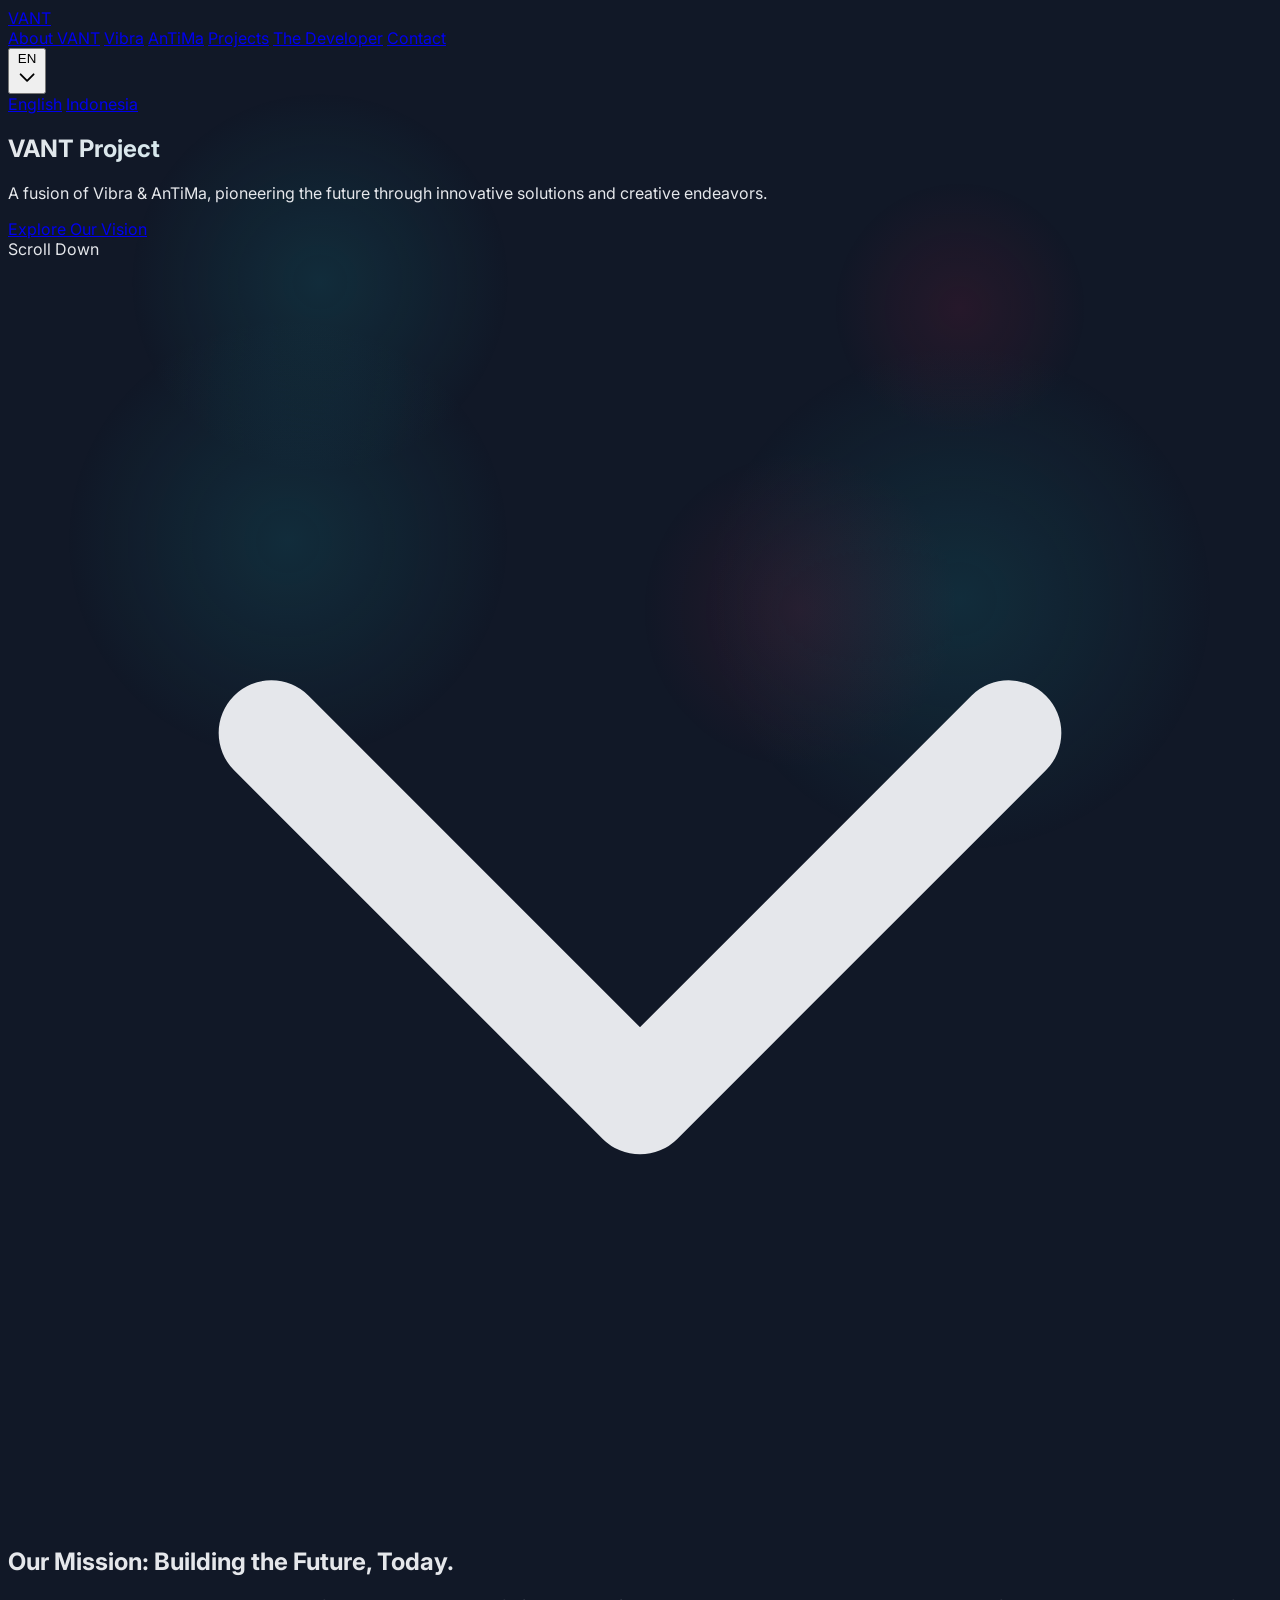
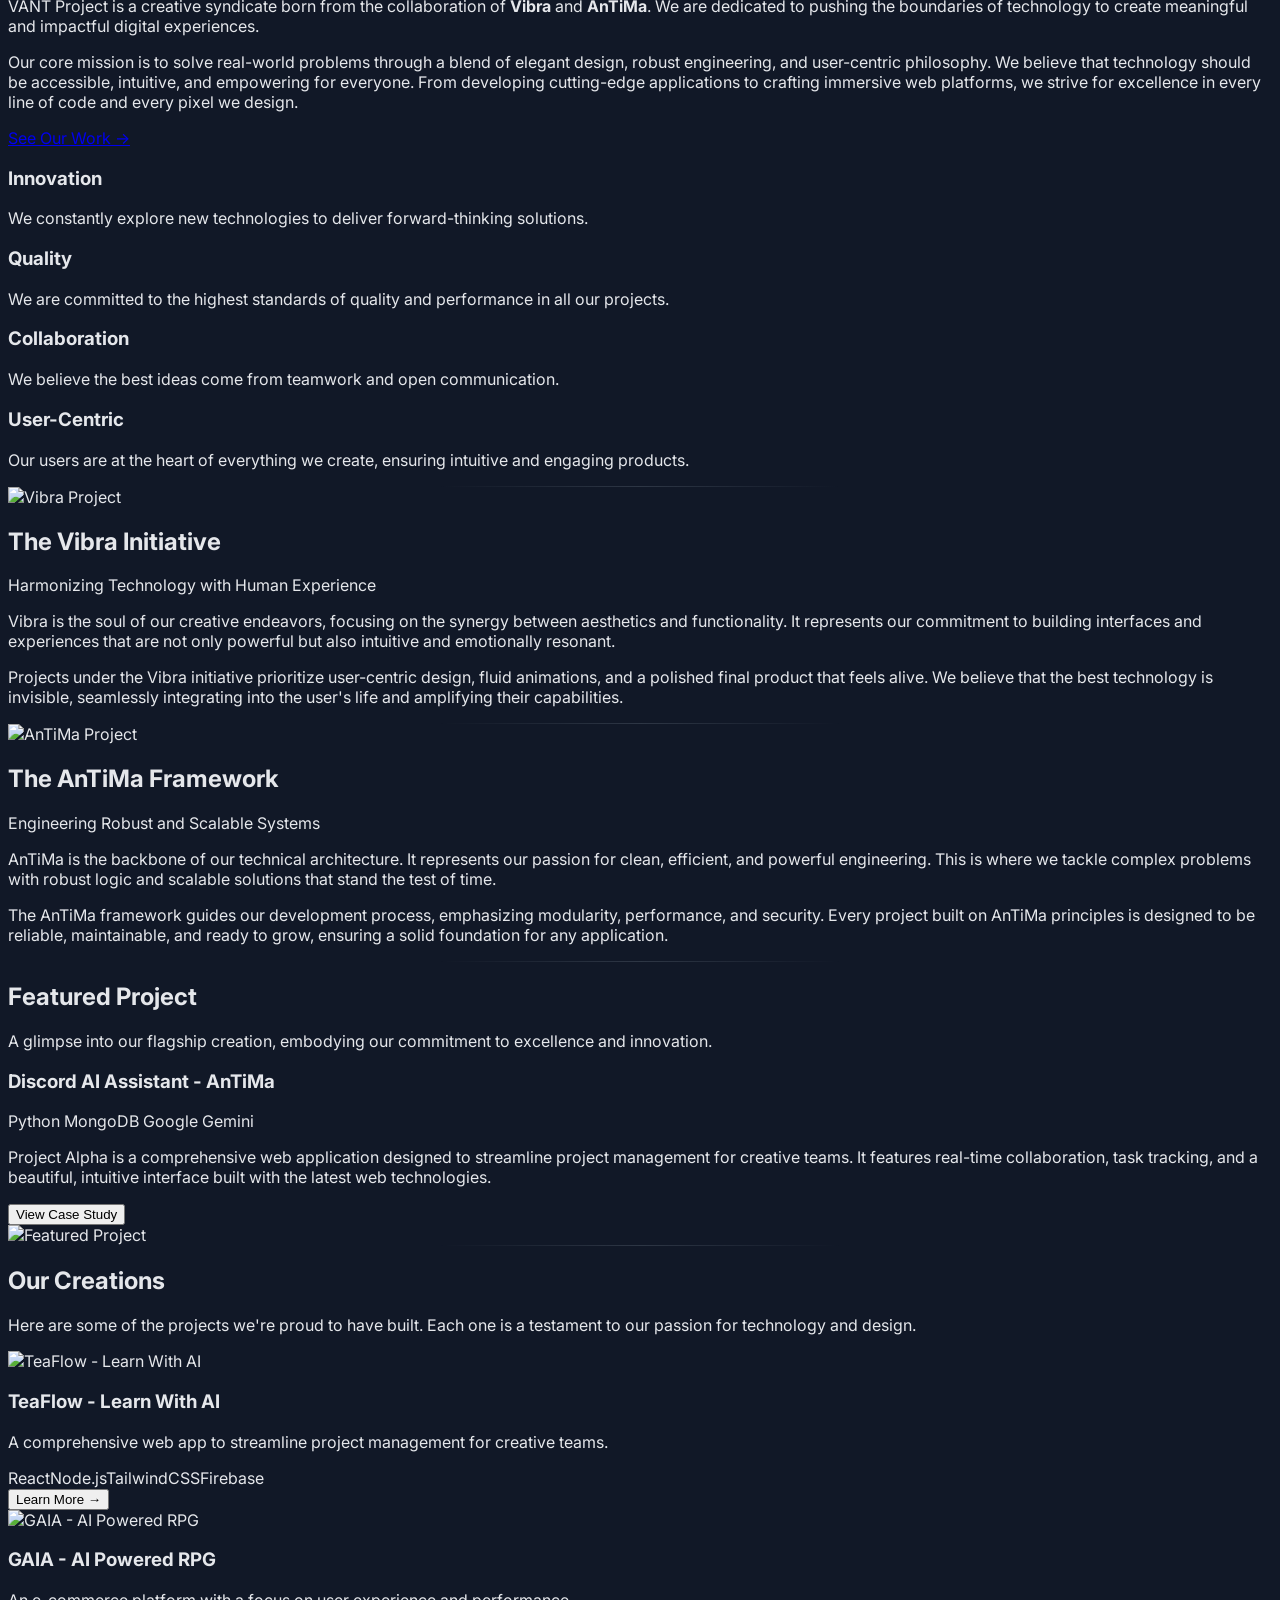
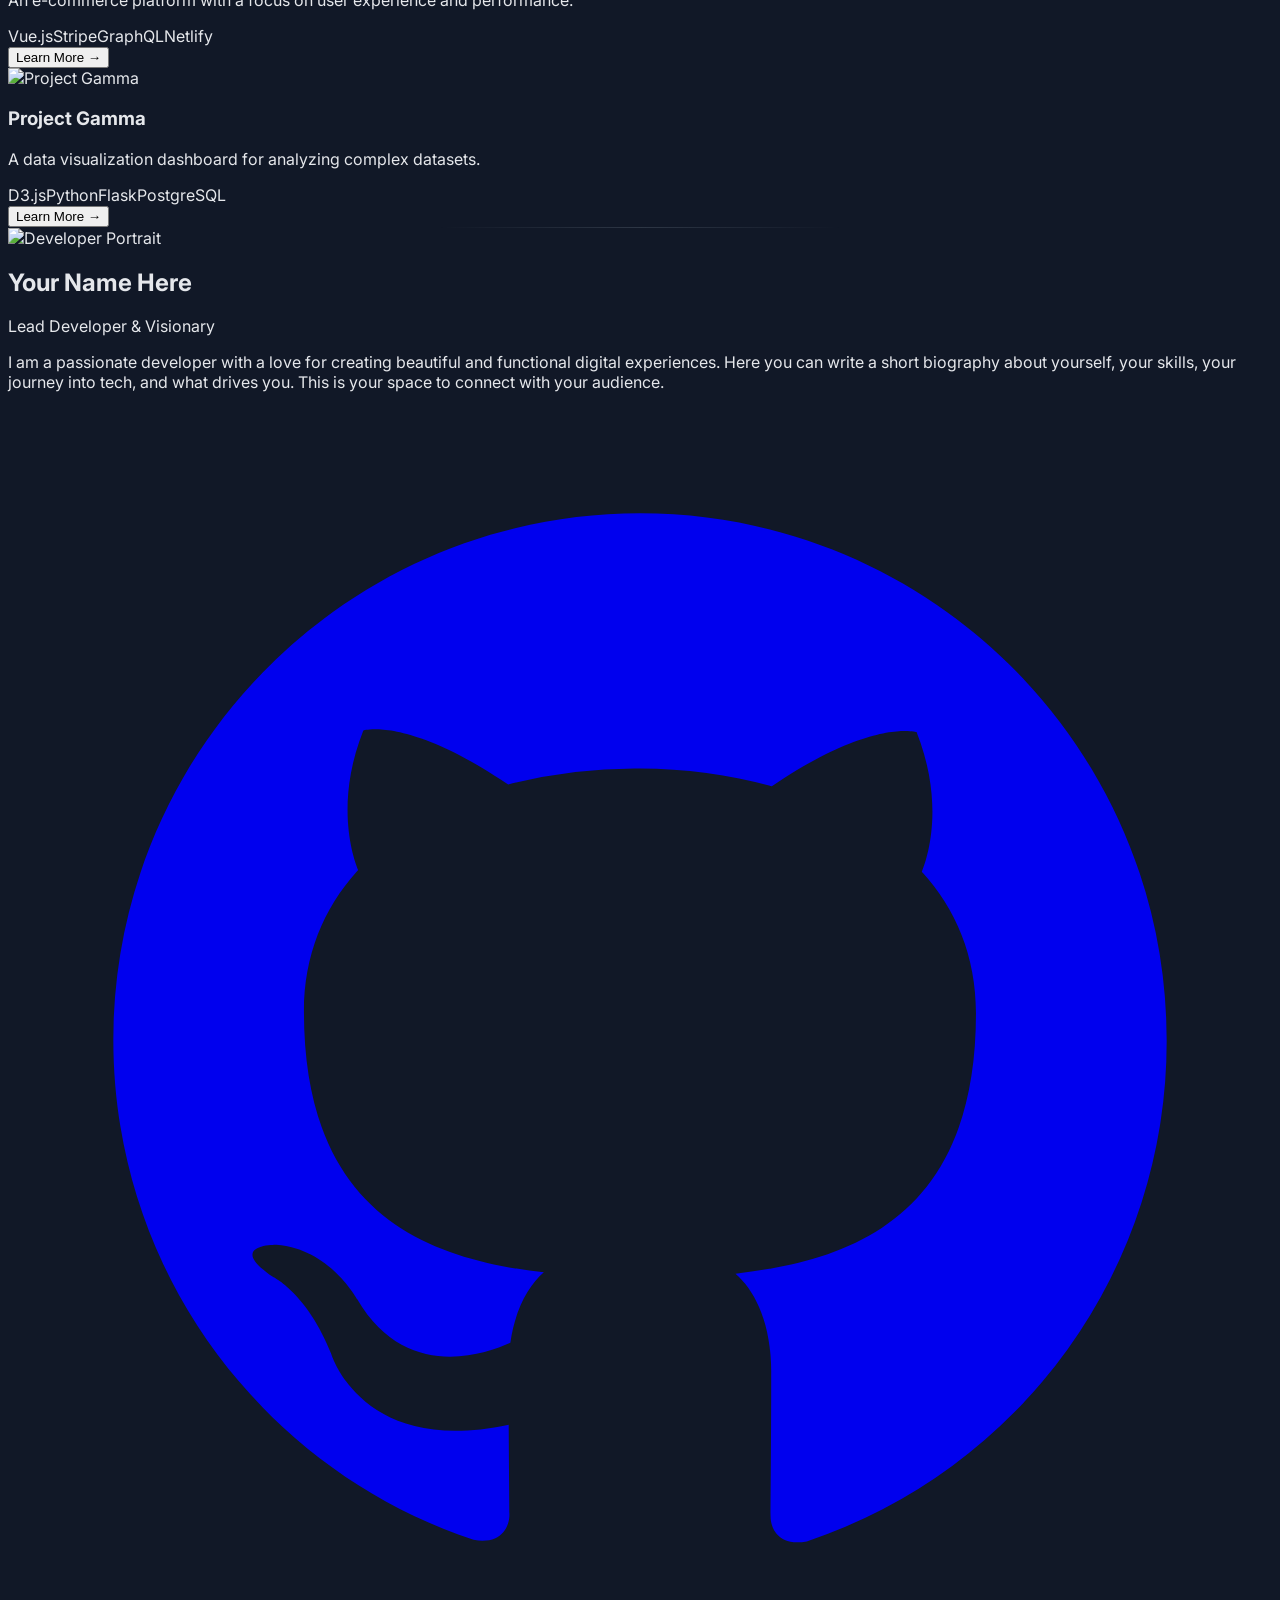
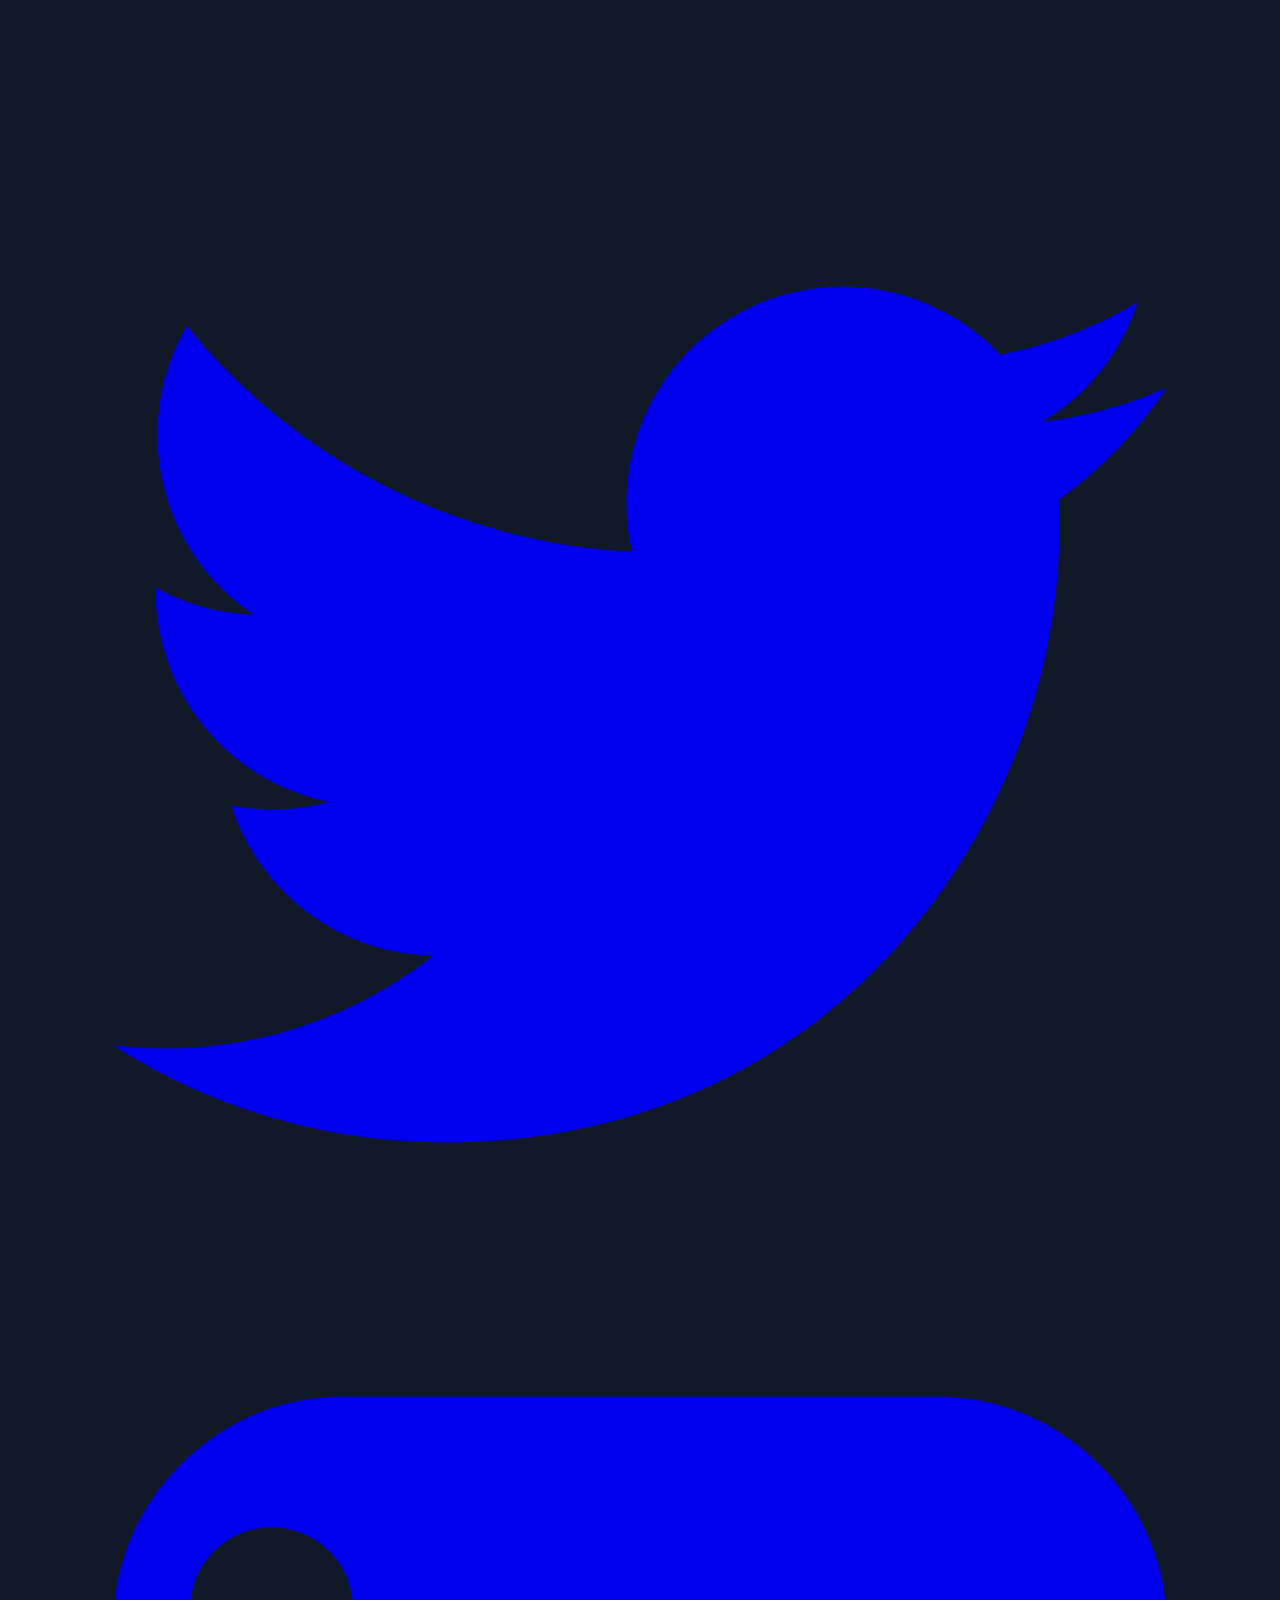
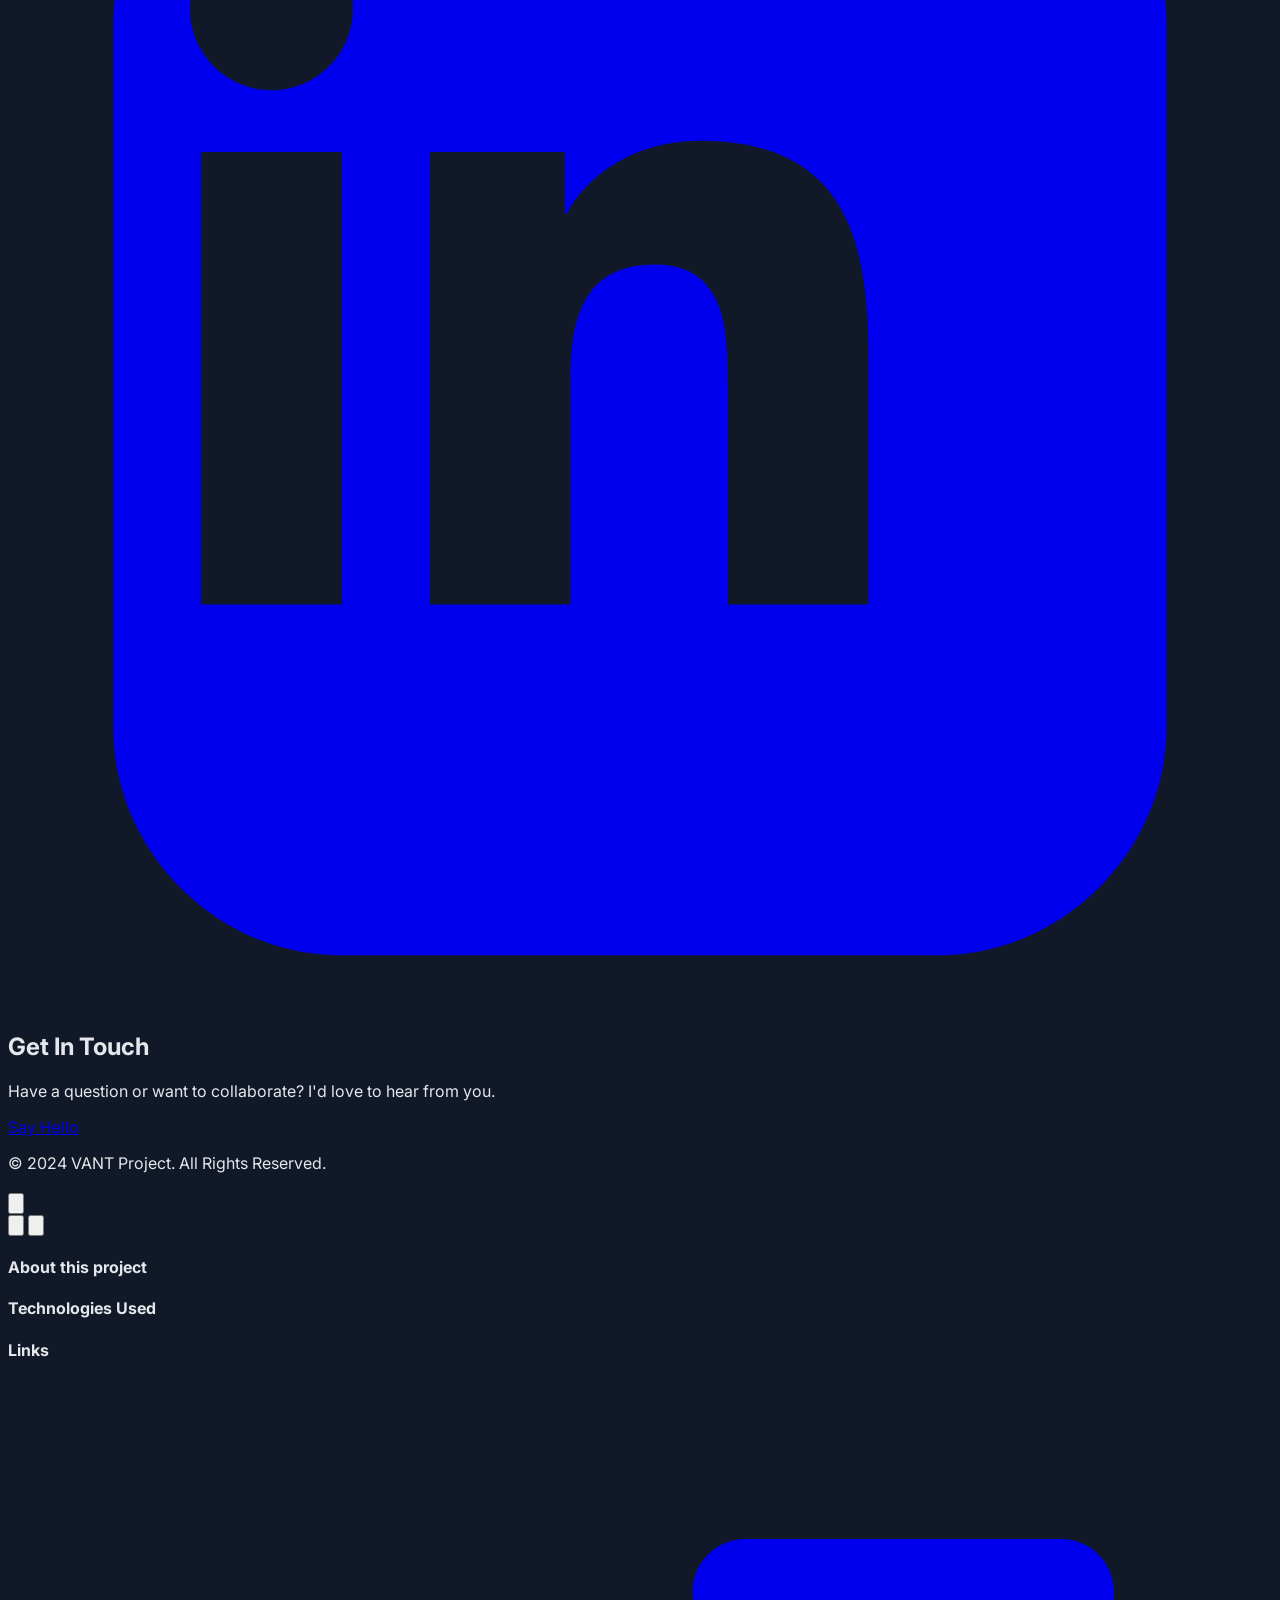
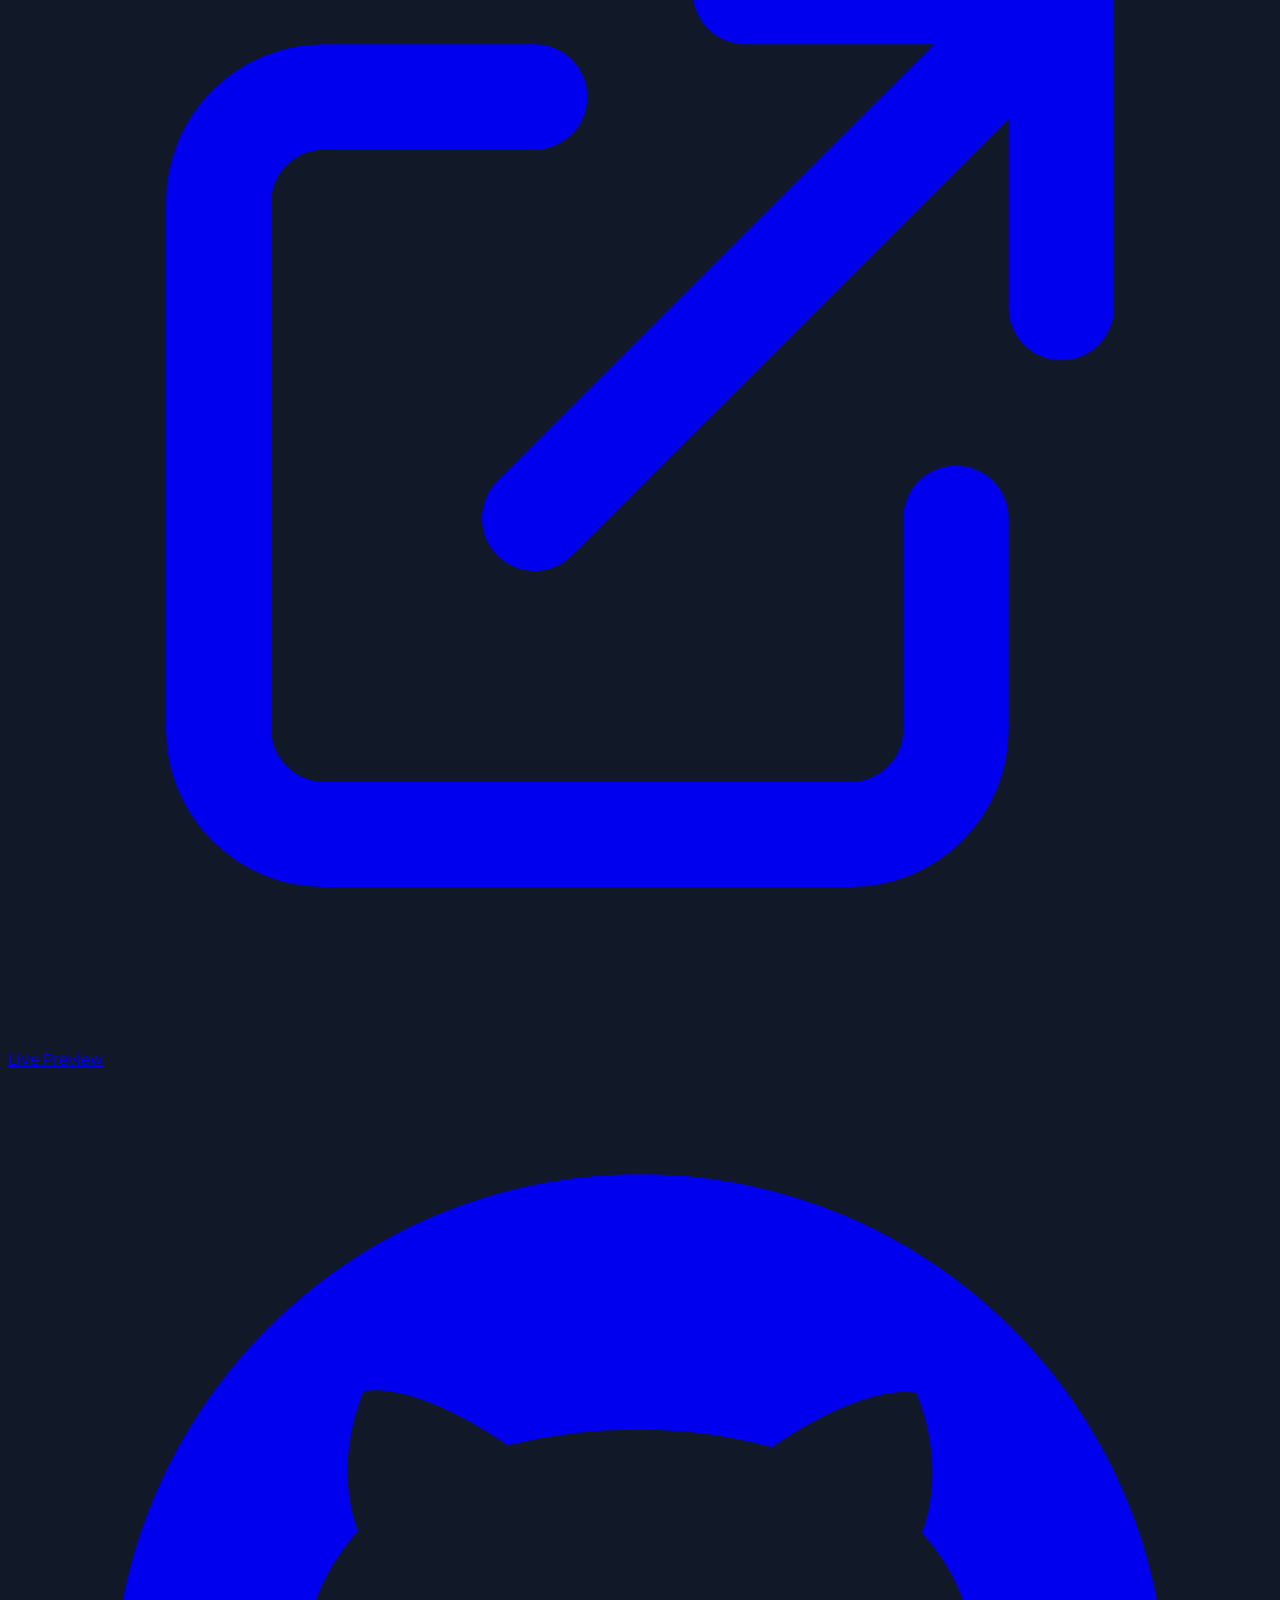
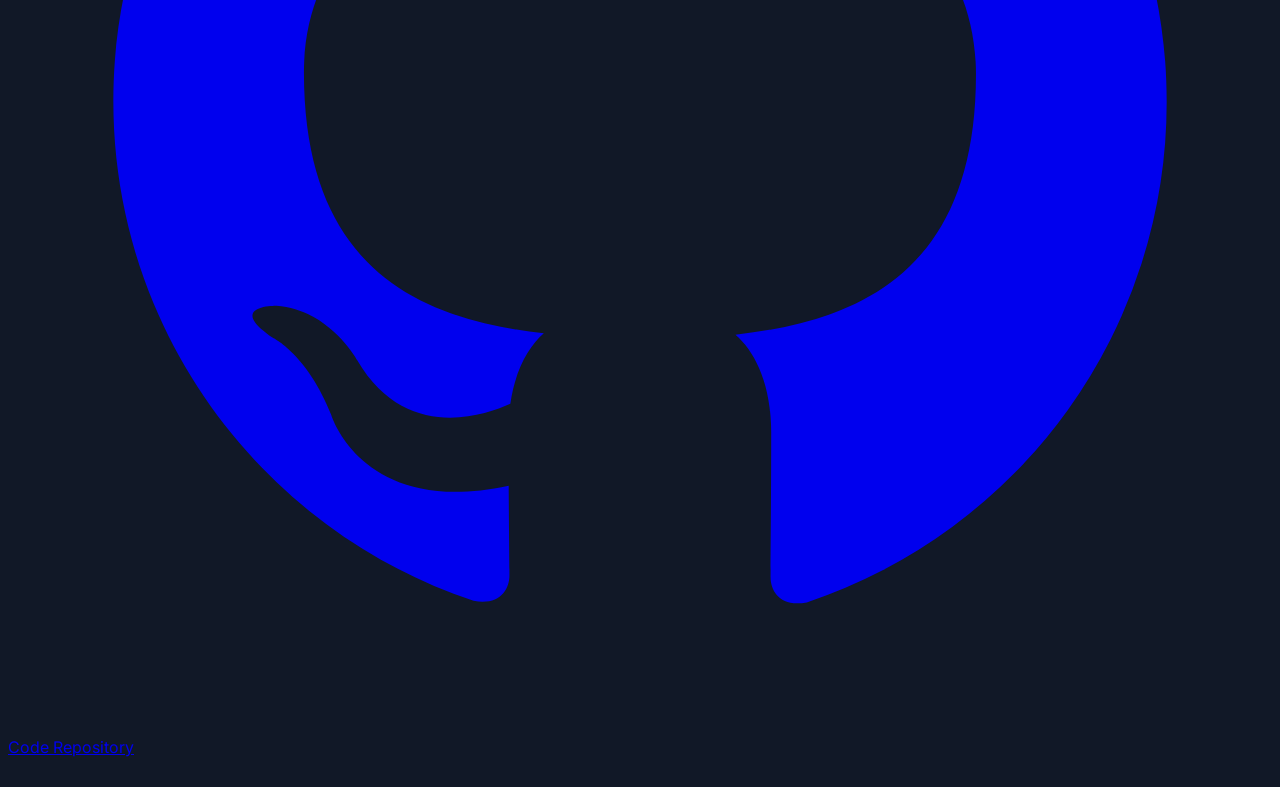
==== index.html @ 3b6c16ee "Fully revised UI/UX" ====
<!DOCTYPE html>
<html lang="en" class="scroll-smooth">
<head>
    <meta charset="UTF-8">
    <meta name="viewport" content="width=device-width, initial-scale=1.0">
    <title>VANT (Vibra & AnTiMa) Project</title>
    <script src="https://cdn.tailwindcss.com"></script>
    <link rel="preconnect" href="https://fonts.googleapis.com">
    <link rel="preconnect" href="https://fonts.gstatic.com" crossorigin>
    <link href="https://fonts.googleapis.com/css2?family=Inter:wght@400;500;700;900&display=swap" rel="stylesheet">
    <style>
        body {
            font-family: 'Inter', sans-serif;
            background-color: #111827; /* Darker, cooler gray */
            color: #e5e7eb;
            overflow-x: hidden;
        }
        /* Custom scrollbar for a more modern look */
        ::-webkit-scrollbar {
            width: 8px;
        }
        ::-webkit-scrollbar-track {
            background: #1f2937;
        }
        ::-webkit-scrollbar-thumb {
            background: #4b5563;
        }
        ::-webkit-scrollbar-thumb:hover {
            background: #6b7280;
        }
        /* Refined fade-in animation */
        @keyframes fadeIn {
            from { opacity: 0; transform: translateY(30px) scale(0.98); }
            to { opacity: 1; transform: translateY(0) scale(1); }
        }
        .fade-in-section {
            opacity: 0; /* Initially hidden */
        }
        .fade-in-visible {
            animation: fadeIn 1s ease-out forwards;
        }
        
        /* Modal styles */
        .modal {
            transition: opacity 0.3s ease, visibility 0.3s ease;
        }
        .modal-content {
            transition: transform 0.3s ease;
        }

        /* Animated Background */
        .background-animation {
            position: fixed;
            top: 0;
            left: 0;
            width: 100%;
            height: 100%;
            z-index: -1; /* Place it behind everything */
            overflow: hidden;
        }

        .circle {
            position: absolute;
            border-radius: 50%;
            background: radial-gradient(circle, rgba(22, 163, 174, 0.15) 0%, rgba(22, 163, 174, 0) 70%);
            animation: move 25s infinite linear;
        }

        .circle.alt-color {
            background: radial-gradient(circle, rgba(225, 29, 72, 0.1) 0%, rgba(225, 29, 72, 0) 70%);
        }

        .circle:nth-child(1) {
            width: 30vw; height: 30vw; top: 10%; left: 10%; animation-duration: 25s;
        }
        .circle:nth-child(2) {
            width: 40vw; height: 40vw; bottom: 5%; right: 5%; animation-duration: 30s; animation-delay: -5s;
        }
        .circle:nth-child(3) {
            width: 25vw; height: 25vw; top: 50%; left: 50%; animation-duration: 35s; animation-delay: -10s;
        }
        .circle:nth-child(4) {
             width: 20vw; height: 20vw; top: 20%; right: 15%; animation-duration: 40s; animation-delay: -15s;
        }
        .circle:nth-child(5) {
             width: 35vw; height: 35vw; bottom: 15%; left: 5%; animation-duration: 28s; animation-delay: -20s;
        }


        @keyframes move {
            0% { transform: translate(0, 0) rotate(0deg) scale(1); }
            25% { transform: translate(10vw, -15vh) rotate(90deg) scale(1.1); }
            50% { transform: translate(-15vw, 10vh) rotate(180deg) scale(0.9); }
            75% { transform: translate(5vw, 15vh) rotate(270deg) scale(1.2); }
            100% { transform: translate(0, 0) rotate(360deg) scale(1); }
        }

        /* Particles */
        #particles-container {
            position: absolute;
            top: 0; left: 0;
            width: 100%; height: 100%;
            overflow: hidden;
            z-index: -1;
        }

        .particle {
            position: absolute;
            bottom: -10px;
            background-color: rgba(229, 231, 235, 0.2);
            border-radius: 50%;
            animation-name: floatUp;
            animation-iteration-count: infinite;
            animation-timing-function: linear;
        }

        @keyframes floatUp {
            from {
                transform: translateY(0);
                opacity: 1;
            }
            to {
                transform: translateY(-105vh);
                opacity: 1;
            }
        }
        
        /* Shooting Stars */
        .shooting-star {
            position: absolute;
            top: 50%;
            left: 50%;
            height: 2px;
            background: linear-gradient(-45deg, rgba(107, 114, 128, 0.8), transparent);
            border-radius: 999px;
            filter: drop-shadow(0 0 6px rgba(107, 114, 128, 0.5));
            animation: tail 3s ease-in-out infinite, shooting 3s ease-in-out infinite;
        }

        @keyframes tail {
            0% { width: 0; }
            30% { width: 100px; }
            100% { width: 0; }
        }

        @keyframes shooting {
            0% { transform: translateX(0); }
            100% { transform: translateX(400px); }
        }


        /* Section Separator */
        .section-separator {
            width: 80%;
            max-width: 400px;
            height: 1px;
            background: linear-gradient(to right, transparent, rgba(75, 85, 99, 0.5), transparent);
            margin: 0 auto;
        }

        /* Scroll Tracker and Dots */
        #scroll-tracker-container.morphed #dot-left,
        #scroll-tracker-container.morphed #dot-right {
            opacity: 0;
            transform: translateY(-50%) scale(0);
        }

        #scroll-tracker-container #dot-left,
        #scroll-tracker-container #dot-right {
            transition: opacity 0.5s ease, transform 0s, left 0s, right 0s;
        }

        #scroll-tracker-container.morphed #back-to-top-btn {
            opacity: 1;
            pointer-events: auto;
            transform: translate(-50%, -50%) scale(1);
        }

        #scroll-tracker-container #back-to-top-btn {
            transform: translate(-50%, -50%) scale(0);
        }

        #scroll-tracker-container.morphed #dots-track {
            opacity: 0;
        }
        #scroll-tracker-container {
            transition: transform 0.3s ease-in-out;
        }
        
        /* Enhanced Hover Effect */
        .card-hover-effect {
            transition: transform 0.3s ease, box-shadow 0.3s ease;
        }
        .card-hover-effect:hover {
            transform: translateY(-8px);
            box-shadow: 0 0 25px rgba(22, 163, 174, 0.3), 0 0 10px rgba(22, 163, 174, 0.2);
        }

        /* Animated Gradient Text for Hero */
        .animated-gradient-text {
            background: linear-gradient(90deg, #e5e7eb, #67e8f9, #e5e7eb);
            background-size: 200% auto;
            background-clip: text;
            -webkit-background-clip: text;
            color: transparent;
            animation: gradient-animation 5s linear infinite;
        }

        @keyframes gradient-animation {
            to {
                background-position: 200% center;
            }
        }

        /* Hero Button Glow */
        .hero-button-glow:hover {
            box-shadow: 0 0 20px rgba(22, 163, 174, 0.6), 0 0 10px rgba(22, 163, 174, 0.4);
        }
        
        /* New Hero Background Animations */
        #hero-radial-bg {
            animation: pulse-gradient 10s infinite ease-in-out;
        }

        #hero-grid-bg {
            animation: move-grid 60s linear infinite alternate;
        }

        @keyframes pulse-gradient {
            0% { transform: scale(0.9); opacity: 0.8; }
            50% { transform: scale(1.2); opacity: 1; }
            100% { transform: scale(0.9); opacity: 0.8; }
        }

        @keyframes move-grid {
            from { background-position: 0 0; }
            to { background-position: -56px -96px; }
        }
    </style>
</head>
<body class="antialiased">

    <!-- Preloader -->
    <div id="preloader" class="fixed inset-0 z-[100] bg-[#111827] flex items-center justify-center transition-opacity duration-500 ease-in-out">
        <h1 class="text-4xl font-black text-white uppercase tracking-tighter animate-pulse">VANT</h1>
    </div>

    <!-- Language Switcher Loader -->
    <div id="lang-loader" class="fixed inset-0 z-[101] bg-[#111827]/80 backdrop-blur-sm flex items-center justify-center transition-opacity duration-300 ease-in-out opacity-0 pointer-events-none">
        <div class="w-16 h-16 border-4 border-cyan-400 border-t-transparent rounded-full animate-spin"></div>
    </div>

    <!-- Animated Background -->
    <div class="background-animation">
        <div class="circle"></div>
        <div class="circle"></div>
        <div class="circle alt-color"></div>
        <div class="circle alt-color"></div>
        <div class="circle"></div>
        <div id="particles-container"></div>
        <div id="shooting-stars-container"></div>
    </div>

    <!-- Navigation Bar -->
    <nav class="fixed top-0 left-0 right-0 z-50 bg-gray-900/50 backdrop-blur-md border-b border-gray-700 transition-transform duration-300">
        <div class="max-w-7xl mx-auto px-4 sm:px-6 lg:px-8">
            <div class="flex items-center justify-between h-16">
                <div class="flex items-center">
                    <a href="#home" class="text-2xl font-bold tracking-tighter text-white">VANT</a>
                </div>
                <div class="hidden md:flex items-center">
                    <div class="ml-10 flex items-baseline space-x-4">
                        <a href="#about" data-key="nav-about" class="text-gray-300 hover:bg-gray-700 hover:text-white px-3 py-2 rounded-md text-sm font-medium transition-colors">About VANT</a>
                        <a href="#vibra" data-key="nav-vibra" class="text-gray-300 hover:bg-gray-700 hover:text-white px-3 py-2 rounded-md text-sm font-medium transition-colors">Vibra</a>
                        <a href="#antima" data-key="nav-antima" class="text-gray-300 hover:bg-gray-700 hover:text-white px-3 py-2 rounded-md text-sm font-medium transition-colors">AnTiMa</a>
                        <a href="#projects" data-key="nav-projects" class="text-gray-300 hover:bg-gray-700 hover:text-white px-3 py-2 rounded-md text-sm font-medium transition-colors">Projects</a>
                        <a href="#developer" data-key="nav-developer" class="text-gray-300 hover:bg-gray-700 hover:text-white px-3 py-2 rounded-md text-sm font-medium transition-colors">The Developer</a>
                        <a href="#contact" data-key="nav-contact" class="text-gray-300 hover:bg-gray-700 hover:text-white px-3 py-2 rounded-md text-sm font-medium transition-colors">Contact</a>
                    </div>
                    <!-- Language Dropdown -->
                    <div class="relative ml-4" id="lang-switcher">
                        <button id="lang-btn" type="button" class="flex items-center text-gray-300 hover:bg-gray-700 hover:text-white px-3 py-2 rounded-md text-sm font-medium transition-colors">
                            <span id="lang-text" class="font-bold">EN</span>
                            <svg class="w-4 h-4 ml-1" fill="none" stroke="currentColor" viewBox="0 0 24 24" xmlns="http://www.w3.org/2000/svg"><path stroke-linecap="round" stroke-linejoin="round" stroke-width="2" d="M19 9l-7 7-7-7"></path></svg>
                        </button>
                        <div id="lang-menu" class="absolute right-0 mt-2 w-32 bg-gray-800 border border-gray-700 rounded-md shadow-lg py-1 hidden opacity-0 transition-opacity duration-200">
                            <a href="#" class="block px-4 py-2 text-sm text-gray-300 hover:bg-gray-700" data-lang-option="en">English</a>
                            <a href="#" class="block px-4 py-2 text-sm text-gray-300 hover:bg-gray-700" data-lang-option="id">Indonesia</a>
                        </div>
                    </div>
                </div>
            </div>
        </div>
    </nav>

    <!-- Main Content -->
    <main>
        <!-- Section 1: Hero / Home -->
        <section id="home" class="h-screen w-screen flex items-center justify-center relative overflow-hidden">
            <!-- Background Gradient -->
            <div class="absolute top-0 left-0 w-full h-full bg-gradient-to-br from-gray-900 via-gray-900 to-black"></div>
            <div id="hero-grid-bg" class="absolute inset-0 -z-10 h-full w-full bg-white bg-[linear-gradient(to_right,#8080800a_1px,transparent_1px),linear-gradient(to_bottom,#8080800a_1px,transparent_1px)] bg-[size:14px_24px]"></div>
            <div id="hero-radial-bg" class="absolute top-0 left-0 w-full h-full bg-[radial-gradient(circle_at_center,_rgba(22,_163,_74,_0.1),_transparent_40%)]"></div>

            <div class="text-center z-10 px-4">
                <h1 id="hero-title" data-key="hero-title" class="animated-gradient-text text-5xl md:text-8xl font-black uppercase tracking-tighter mb-4">
                    VANT Project
                </h1>
                <p id="hero-subtitle" data-key="hero-subtitle" class="text-lg md:text-xl text-slate-400 max-w-2xl mx-auto mb-8">
                    A fusion of Vibra & AnTiMa, pioneering the future through innovative solutions and creative endeavors.
                </p>
                <a href="#about" data-key="hero-button" class="hero-button-glow bg-cyan-600 text-white font-bold py-3 px-8 rounded-lg text-lg hover:bg-cyan-500 transition-all duration-300 ease-in-out transform hover:scale-105">
                    Explore Our Vision
                </a>
            </div>
             <!-- Scroll down indicator -->
            <div class="absolute bottom-10 inset-x-0 flex flex-col items-center space-y-2 animate-bounce">
                <span class="text-sm text-gray-400" data-key="scroll-down">Scroll Down</span>
                <svg xmlns="http://www.w3.org/2000/svg" class="h-6 w-6 text-gray-400" fill="none" viewBox="0 0 24 24" stroke="currentColor">
                    <path stroke-linecap="round" stroke-linejoin="round" stroke-width="2" d="M19 9l-7 7-7-7" />
                </svg>
            </div>
        </section>

        <!-- Section 2: About VANT & Mission -->
        <section id="about" class="min-h-screen w-screen flex items-center justify-center bg-transparent py-20 px-4 sm:px-6 lg:px-8">
            <div class="max-w-6xl mx-auto grid grid-cols-1 md:grid-cols-2 gap-16 items-center">
                <div class="text-left">
                    <h2 class="text-4xl md:text-5xl font-bold text-white tracking-tight mb-4" data-key="about-title">Our Mission: Building the Future, Today.</h2>
                    <p class="text-slate-300 text-lg mb-6" data-key="about-subtitle">
                        VANT Project is a creative syndicate born from the collaboration of <strong>Vibra</strong> and <strong>AnTiMa</strong>. We are dedicated to pushing the boundaries of technology to create meaningful and impactful digital experiences.
                    </p>
                    <p id="mission-statement" class="text-slate-400 text-base leading-relaxed mb-8" data-key="about-desc">
                        Our core mission is to solve real-world problems through a blend of elegant design, robust engineering, and user-centric philosophy. We believe that technology should be accessible, intuitive, and empowering for everyone. From developing cutting-edge applications to crafting immersive web platforms, we strive for excellence in every line of code and every pixel we design.
                    </p>
                    <div class="flex items-center gap-4">
                        <a href="#projects" class="text-cyan-400 font-semibold hover:text-cyan-300 transition-colors text-lg" data-key="about-button">See Our Work →</a>
                    </div>
                </div>
                <div class="grid grid-cols-2 gap-6">
                    <div class="card-hover-effect bg-gray-800/50 border border-gray-700 p-8 rounded-2xl shadow-lg h-full flex flex-col">
                        <h3 class="text-xl font-bold text-white mb-2" data-key="mission-innovation-title">Innovation</h3>
                        <p class="text-slate-400 flex-grow" data-key="mission-innovation-desc">We constantly explore new technologies to deliver forward-thinking solutions.</p>
                    </div>
                    <div class="card-hover-effect bg-gray-800/50 border border-gray-700 p-8 rounded-2xl shadow-lg mt-8 h-full flex flex-col">
                         <h3 class="text-xl font-bold text-white mb-2" data-key="mission-quality-title">Quality</h3>
                        <p class="text-slate-400 flex-grow" data-key="mission-quality-desc">We are committed to the highest standards of quality and performance in all our projects.</p>
                    </div>
                     <div class="card-hover-effect bg-gray-800/50 border border-gray-700 p-8 rounded-2xl shadow-lg h-full flex flex-col">
                        <h3 class="text-xl font-bold text-white mb-2" data-key="mission-collab-title">Collaboration</h3>
                        <p class="text-slate-400 flex-grow" data-key="mission-collab-desc">We believe the best ideas come from teamwork and open communication.</p>
                    </div>
                     <div class="card-hover-effect bg-gray-800/50 border border-gray-700 p-8 rounded-2xl shadow-lg mt-8 h-full flex flex-col">
                        <h3 class="text-xl font-bold text-white mb-2" data-key="mission-user-title">User-Centric</h3>
                        <p class="text-slate-400 flex-grow" data-key="mission-user-desc">Our users are at the heart of everything we create, ensuring intuitive and engaging products.</p>
                    </div>
                </div>
            </div>
        </section>

        <div class="section-separator"></div>
        
        <!-- Section 3: About Vibra -->
        <section id="vibra" class="min-h-screen w-screen flex items-center justify-center bg-transparent py-20 px-4 sm:px-6 lg:px-8">
            <div class="max-w-6xl mx-auto grid grid-cols-1 md:grid-cols-2 gap-16 items-center">
                 <div class="relative w-full h-full min-h-[400px]">
                    <div class="absolute inset-0 bg-cyan-800/30 rounded-3xl transform -rotate-6"></div>
                    <img src="https://placehold.co/600x700/111827/16a3b2?text=Vibra" alt="Vibra Project" class="relative w-full h-full object-cover rounded-2xl shadow-2xl">
                </div>
                <div class="text-left">
                    <h2 class="text-4xl md:text-5xl font-bold text-white tracking-tight mb-4" data-key="vibra-title">The Vibra Initiative</h2>
                     <p class="text-cyan-400 text-lg mb-6" data-key="vibra-subtitle">Harmonizing Technology with Human Experience</p>
                    <p class="text-slate-300 text-base leading-relaxed mb-4" data-key="vibra-desc1">
                        Vibra is the soul of our creative endeavors, focusing on the synergy between aesthetics and functionality. It represents our commitment to building interfaces and experiences that are not only powerful but also intuitive and emotionally resonant.
                    </p>
                    <p class="text-slate-400 text-base leading-relaxed" data-key="vibra-desc2">
                        Projects under the Vibra initiative prioritize user-centric design, fluid animations, and a polished final product that feels alive. We believe that the best technology is invisible, seamlessly integrating into the user's life and amplifying their capabilities.
                    </p>
                </div>
            </div>
        </section>
        
        <div class="section-separator"></div>

        <!-- Section 4: About AnTiMa -->
        <section id="antima" class="min-h-screen w-screen flex items-center justify-center bg-transparent py-20 px-4 sm:px-6 lg:px-8">
            <div class="max-w-6xl mx-auto grid grid-cols-1 md:grid-cols-2 gap-16 items-center">
                <div class="text-left md:order-2">
                     <div class="relative w-full h-full min-h-[400px]">
                        <div class="absolute inset-0 bg-rose-800/30 rounded-3xl transform rotate-6"></div>
                        <img src="https://placehold.co/600x700/111827/e11d48?text=AnTiMa" alt="AnTiMa Project" class="relative w-full h-full object-cover rounded-2xl shadow-2xl">
                    </div>
                </div>
                <div class="text-left md:order-1">
                    <h2 class="text-4xl md:text-5xl font-bold text-white tracking-tight mb-4" data-key="antima-title">The AnTiMa Framework</h2>
                    <p class="text-rose-400 text-lg mb-6" data-key="antima-subtitle">Engineering Robust and Scalable Systems</p>
                    <p class="text-slate-300 text-base leading-relaxed mb-4" data-key="antima-desc1">
                       AnTiMa is the backbone of our technical architecture. It represents our passion for clean, efficient, and powerful engineering. This is where we tackle complex problems with robust logic and scalable solutions that stand the test of time.
                    </p>
                    <p class="text-slate-400 text-base leading-relaxed" data-key="antima-desc2">
                        The AnTiMa framework guides our development process, emphasizing modularity, performance, and security. Every project built on AnTiMa principles is designed to be reliable, maintainable, and ready to grow, ensuring a solid foundation for any application.
                    </p>
                </div>
            </div>
        </section>

        <div class="section-separator"></div>

        <!-- Section 5: Featured Project -->
        <section id="featured" class="w-screen bg-transparent py-20 px-4 sm:px-6 lg:px-8">
            <div class="max-w-6xl mx-auto">
                <div class="text-center mb-12">
                     <h2 class="text-4xl md:text-5xl font-bold text-white tracking-tight mb-4" data-key="featured-title">Featured Project</h2>
                     <p class="text-slate-300 text-lg max-w-3xl mx-auto" data-key="featured-subtitle">A glimpse into our flagship creation, embodying our commitment to excellence and innovation.</p>
                </div>
                <div class="card-hover-effect bg-gray-800 border border-gray-700 rounded-2xl grid grid-cols-1 lg:grid-cols-2 overflow-hidden shadow-2xl shadow-cyan-500/10">
                    <div class="p-8 md:p-12 flex flex-col justify-center">
                        <h3 class="text-3xl font-bold text-white mb-3">Discord AI Assistant - AnTiMa</h3>
                        <div class="flex flex-wrap gap-2 mb-4">
                             <span class="bg-cyan-500/20 text-cyan-300 text-xs font-semibold px-2.5 py-1 rounded-full">Python</span>
                             <span class="bg-cyan-500/20 text-cyan-300 text-xs font-semibold px-2.5 py-1 rounded-full">MongoDB</span>
                             <span class="bg-cyan-500/20 text-cyan-300 text-xs font-semibold px-2.5 py-1 rounded-full">Google Gemini</span>
                        </div>
                        <p class="text-slate-400 mb-6 leading-relaxed" data-key="featured-desc">
                           Project Alpha is a comprehensive web application designed to streamline project management for creative teams. It features real-time collaboration, task tracking, and a beautiful, intuitive interface built with the latest web technologies.
                        </p>
                        <button data-project-id="alpha" class="open-modal-btn bg-cyan-600 text-white font-bold py-3 px-6 rounded-lg text-base hover:bg-cyan-500 transition-transform transform hover:scale-105 duration-300 ease-in-out self-start" data-key="featured-button">
                           View Case Study
                        </button>
                    </div>
                    <div class="min-h-[300px] lg:min-h-0">
                         <img src="https://placehold.co/800x600/1f2937/a7a7a7?text=Project+Alpha" alt="Featured Project" class="w-full h-full object-cover">
                    </div>
                </div>
            </div>
        </section>
        
        <div class="section-separator"></div>

        <!-- Section 6: Projects -->
        <section id="projects" class="min-h-screen w-screen flex flex-col items-center justify-center bg-transparent py-20 px-4 sm:px-6 lg:px-8">
            <div class="max-w-6xl mx-auto text-center">
                <h2 class="text-4xl md:text-5xl font-bold text-white tracking-tight mb-4" data-key="projects-title">Our Creations</h2>
                <p class="text-slate-300 text-lg max-w-3xl mx-auto mb-12" data-key="projects-subtitle">
                    Here are some of the projects we're proud to have built. Each one is a testament to our passion for technology and design.
                </p>
            </div>
            <div id="project-grid" class="max-w-6xl mx-auto grid grid-cols-1 md:grid-cols-2 lg:grid-cols-3 gap-8 w-full px-4">
                <!-- Project cards will be injected here by JavaScript -->
            </div>
        </section>

        <div class="section-separator"></div>

        <!-- Section 7: About the Developer -->
        <section id="developer" class="h-screen w-screen flex items-center justify-center bg-transparent py-20 px-4 sm:px-6 lg:px-8">
            <div class="max-w-5xl mx-auto text-center">
                <div>
                    <img src="https://placehold.co/128x128/1f2937/a7a7a7?text=Me" alt="Developer Portrait" class="w-32 h-32 rounded-full mx-auto mb-6 border-4 border-gray-700 shadow-lg">
                    <h2 class="text-4xl md:text-5xl font-bold text-white tracking-tight mb-2" data-key="dev-name">Your Name Here</h2>
                    <p class="text-cyan-400 text-lg mb-6" data-key="dev-title">Lead Developer & Visionary</p>
                    <p class="text-slate-300 max-w-3xl mx-auto text-lg leading-relaxed" data-key="dev-bio">
                        I am a passionate developer with a love for creating beautiful and functional digital experiences. Here you can write a short biography about yourself, your skills, your journey into tech, and what drives you. This is your space to connect with your audience.
                    </p>
                     <div class="mt-8 flex justify-center gap-6">
                         <a href="#" class="text-gray-400 hover:text-white transition-colors card-hover-effect rounded-full"><svg class="w-8 h-8" fill="currentColor" viewBox="0 0 24 24" aria-hidden="true"><path fill-rule="evenodd" d="M12 2C6.477 2 2 6.477 2 12c0 4.418 2.865 8.165 6.839 9.49.5.092.682-.217.682-.482 0-.237-.009-.868-.014-1.703-2.782.605-3.369-1.343-3.369-1.343-.454-1.158-1.11-1.466-1.11-1.466-.908-.62.069-.608.069-.608 1.003.07 1.531 1.03 1.531 1.03.892 1.53 2.341 1.088 2.91.832.092-.647.35-1.088.636-1.338-2.22-.253-4.555-1.113-4.555-4.951 0-1.093.39-1.988 1.03-2.688-.103-.253-.446-1.272.098-2.65 0 0 .84-.27 2.75 1.026A9.564 9.564 0 0112 6.844c.85.004 1.705.115 2.504.337 1.909-1.296 2.747-1.027 2.747-1.027.546 1.379.203 2.398.1 2.651.64.7 1.028 1.595 1.028 2.688 0 3.848-2.338 4.695-4.566 4.943.359.309.678.92.678 1.855 0 1.338-.012 2.419-.012 2.747 0 .268.18.58.688.482A10.001 10.001 0 0022 12c0-5.523-4.477-10-10-10z" clip-rule="evenodd" /></svg></a>
                         <a href="#" class="text-gray-400 hover:text-white transition-colors card-hover-effect rounded-full"><svg class="w-8 h-8" fill="currentColor" viewBox="0 0 24 24" aria-hidden="true"><path d="M8.29 20.251c7.547 0 11.675-6.253 11.675-11.675 0-.178 0-.355-.012-.53A8.348 8.348 0 0022 5.92a8.19 8.19 0 01-2.357.646 4.118 4.118 0 001.804-2.27 8.224 8.224 0 01-2.605.996 4.107 4.107 0 00-6.993 3.743 11.65 11.65 0 01-8.457-4.287 4.106 4.106 0 001.27 5.477A4.072 4.072 0 012.8 9.71v.052a4.105 4.105 0 003.292 4.022 4.095 4.095 0 01-1.853.07 4.108 4.108 0 003.834 2.85A8.233 8.233 0 012 18.407a11.616 11.616 0 006.29 1.84" /></svg></a>
                         <a href="#" class="text-gray-400 hover:text-white transition-colors card-hover-effect rounded-full"><svg class="w-8 h-8" fill="currentColor" viewBox="0 0 24 24" aria-hidden="true"><path fill-rule="evenodd" d="M16.338 16.338H13.67V12.16c0-.995-.017-2.277-1.387-2.277-1.39 0-1.601 1.086-1.601 2.206v4.248H8.014v-8.59h2.559v1.174h.037c.356-.675 1.227-1.387 2.526-1.387 2.703 0 3.203 1.778 3.203 4.092v4.711zM5.005 6.575a1.548 1.548 0 11-.003-3.096 1.548 1.548 0 01.003 3.096zm-1.337 9.763H6.34v-8.59H3.667v8.59zM17.668 1H6.328C3.965 1 2 2.985 2 5.332v13.336C2 21.015 3.965 23 6.328 23h11.34c2.364 0 4.332-1.985 4.332-4.332V5.332C22 2.985 20.032 1 17.668 1z" clip-rule="evenodd" /></svg></a>
                    </div>
                </div>
            </div>
        </section>

        <!-- Section 8: Contact Footer -->
        <section id="contact" class="min-h-[50vh] w-screen flex items-center justify-center bg-transparent py-20 px-4 sm:px-6 lg:px-8 border-t border-gray-700">
             <div class="text-center">
                <h2 class="text-4xl font-bold text-white tracking-tight mb-4" data-key="contact-title">Get In Touch</h2>
                <p class="text-slate-300 max-w-xl mx-auto mb-8" data-key="contact-subtitle">
                    Have a question or want to collaborate? I'd love to hear from you.
                </p>
                <a href="mailto:email@example.com" class="bg-cyan-600 text-white font-bold py-3 px-8 rounded-lg text-lg hover:bg-cyan-500 transition-transform transform hover:scale-105 duration-300 ease-in-out" data-key="contact-button">
                    Say Hello
                </a>
             </div>
        </section>
    </main>
    
    <footer id="page-footer" class="bg-black py-4 border-t border-gray-800">
        <div class="max-w-7xl mx-auto px-4 sm:px-6 lg:px-8 text-center text-sm text-gray-500">
            <p data-key="footer-text">&copy; 2024 VANT Project. All Rights Reserved.</p>
        </div>
    </footer>

    <!-- Project Modal -->
    <div id="project-modal" class="modal fixed inset-0 z-50 flex items-center justify-center bg-black/80 backdrop-blur-sm p-4 invisible opacity-0">
        <div class="modal-content bg-gray-900 border border-gray-700 w-full max-w-4xl max-h-[90vh] rounded-2xl shadow-2xl shadow-black/50 overflow-hidden flex flex-col transform scale-95">
            <!-- Modal Header -->
            <div class="flex items-center justify-between p-4 border-b border-gray-700 flex-shrink-0">
                <h3 id="modal-title" class="text-2xl font-bold text-white"></h3>
                <button id="close-modal-btn" class="text-gray-400 hover:text-white transition-colors">
                    <svg xmlns="http://www.w3.org/2000/svg" class="h-8 w-8" fill="none" viewBox="0 0 24 24" stroke="currentColor">
                        <path stroke-linecap="round" stroke-linejoin="round" stroke-width="2" d="M6 18L18 6M6 6l12 12" />
                    </svg>
                </button>
            </div>
            <!-- Modal Body -->
            <div class="p-6 overflow-y-auto">
                <!-- Image Showcase -->
                <div class="relative mb-6">
                    <div id="modal-image-container" class="aspect-video bg-gray-800 rounded-lg overflow-hidden relative">
                         <!-- Images will be injected here -->
                    </div>
                    <button id="prev-image-btn" class="absolute top-1/2 left-2 -translate-y-1/2 bg-black/50 text-white p-2 rounded-full hover:bg-black/80 transition-colors">
                         <svg xmlns="http://www.w3.org/2000/svg" class="h-6 w-6" fill="none" viewBox="0 0 24 24" stroke="currentColor"><path stroke-linecap="round" stroke-linejoin="round" stroke-width="2" d="M15 19l-7-7 7-7" /></svg>
                    </button>
                    <button id="next-image-btn" class="absolute top-1/2 right-2 -translate-y-1/2 bg-black/50 text-white p-2 rounded-full hover:bg-black/80 transition-colors">
                        <svg xmlns="http://www.w3.org/2000/svg" class="h-6 w-6" fill="none" viewBox="0 0 24 24" stroke="currentColor"><path stroke-linecap="round" stroke-linejoin="round" stroke-width="2" d="M9 5l7 7-7 7" /></svg>
                    </button>
                </div>

                <!-- Tags and Description -->
                <div class="grid grid-cols-1 md:grid-cols-3 gap-6">
                    <div class="md:col-span-2">
                        <h4 class="text-xl font-bold text-white mb-2" data-key="modal-about-title">About this project</h4>
                        <p id="modal-description" class="text-slate-300 leading-relaxed"></p>
                    </div>
                    <div>
                        <h4 class="text-xl font-bold text-white mb-2" data-key="modal-tech-title">Technologies Used</h4>
                        <div id="modal-tags" class="flex flex-wrap gap-2"></div>
                        <div class="mt-6">
                           <h4 class="text-xl font-bold text-white mb-3" data-key="modal-links-title">Links</h4>
                           <div class="flex flex-col space-y-3">
                             <a id="modal-live-link" href="#" target="_blank" class="flex items-center gap-2 text-cyan-400 hover:text-cyan-300">
                               <svg xmlns="http://www.w3.org/2000/svg" class="h-5 w-5" fill="none" viewBox="0 0 24 24" stroke="currentColor"><path stroke-linecap="round" stroke-linejoin="round" stroke-width="2" d="M10 6H6a2 2 0 00-2 2v10a2 2 0 002 2h10a2 2 0 002-2v-4M14 4h6m0 0v6m0-6L10 14"></path></svg>
                               <span data-key="modal-live-link">Live Preview</span>
                             </a>
                             <a id="modal-repo-link" href="#" target="_blank" class="flex items-center gap-2 text-cyan-400 hover:text-cyan-300">
                               <svg class="w-5 h-5" fill="currentColor" viewBox="0 0 24 24"><path fill-rule="evenodd" d="M12 2C6.477 2 2 6.477 2 12c0 4.418 2.865 8.165 6.839 9.49.5.092.682-.217.682-.482 0-.237-.009-.868-.014-1.703-2.782.605-3.369-1.343-3.369-1.343-.454-1.158-1.11-1.466-1.11-1.466-.908-.62.069-.608.069-.608 1.003.07 1.531 1.03 1.531 1.03.892 1.53 2.341 1.088 2.91.832.092-.647.35-1.088.636-1.338-2.22-.253-4.555-1.113-4.555-4.951 0-1.093.39-1.988 1.03-2.688-.103-.253-.446-1.272.098-2.65 0 0 .84-.27 2.75 1.026A9.564 9.564 0 0112 6.844c.85.004 1.705.115 2.504.337 1.909-1.296 2.747-1.027 2.747-1.027.546 1.379.203 2.398.1 2.651.64.7 1.028 1.595 1.028 2.688 0 3.848-2.338 4.695-4.566 4.943.359.309.678.92.678 1.855 0 1.338-.012 2.419-.012 2.747 0 .268.18.58.688.482A10.001 10.001 0 0022 12c0-5.523-4.477-10-10-10z" clip-rule="evenodd" /></svg>
                               <span data-key="modal-repo-link">Code Repository</span>
                             </a>
                           </div>
                        </div>
                    </div>
                </div>
            </div>
        </div>
    </div>

    <!-- Scroll Progress Indicator -->
    <div id="scroll-tracker-container" class="fixed bottom-4 left-0 right-0 w-full h-16 z-40 pointer-events-none flex items-center justify-center">
        <div class="relative w-full max-w-xs h-10 flex items-center justify-center">
            <!-- The track that dots move in -->
            <div id="dots-track" class="absolute top-1/2 left-0 w-full h-2 bg-gray-800/50 backdrop-blur-sm border border-gray-700/50 rounded-full transition-opacity duration-500">
                <div id="dot-left" class="absolute top-1/2 w-3 h-3 bg-cyan-400 rounded-full shadow-[0_0_10px_rgba(22,163,174,0.8)]" style="left: 0px; transform: translateY(-50%)"></div>
                <div id="dot-right" class="absolute top-1/2 w-3 h-3 bg-rose-400 rounded-full shadow-[0_0_10px_rgba(225,29,72,0.8)]" style="right: 0px; transform: translateY(-50%)"></div>
            </div>
            <!-- The button that appears -->
            <button id="back-to-top-btn" class="absolute top-1/2 left-1/2 opacity-0 pointer-events-none transition-all duration-300 bg-gray-800/50 border border-gray-700 rounded-full text-gray-300 hover:text-white px-4 py-2 text-sm font-semibold whitespace-nowrap">
                <span data-key="back-to-top">Back to Top</span>
            </button>
        </div>
    </div>


    <script>
        document.addEventListener('DOMContentLoaded', () => {

            // --- TRANSLATIONS ---
            const translations = {
                en: {
                    'nav-about': 'About VANT',
                    'nav-vibra': 'Vibra',
                    'nav-antima': 'AnTiMa',
                    'nav-projects': 'Projects',
                    'nav-developer': 'The Developer',
                    'nav-contact': 'Contact',
                    'hero-title': 'VANT Project',
                    'hero-subtitle': 'A fusion of Vibra & AnTiMa, pioneering the future through innovative solutions and creative endeavors.',
                    'hero-button': 'Explore Our Vision',
                    'scroll-down': 'Scroll Down',
                    'about-title': 'Our Mission: Building the Future, Today.',
                    'about-subtitle': 'VANT Project is a creative syndicate born from the collaboration of <strong>Vibra</strong> and <strong>AnTiMa</strong>. We are dedicated to pushing the boundaries of technology to create meaningful and impactful digital experiences.',
                    'about-desc': 'Our core mission is to solve real-world problems through a blend of elegant design, robust engineering, and user-centric philosophy. We believe that technology should be accessible, intuitive, and empowering for everyone. From developing cutting-edge applications to crafting immersive web platforms, we strive for excellence in every line of code and every pixel we design.',
                    'about-button': 'See Our Work →',
                    'mission-innovation-title': 'Innovation',
                    'mission-innovation-desc': 'We constantly explore new technologies to deliver forward-thinking solutions.',
                    'mission-quality-title': 'Quality',
                    'mission-quality-desc': 'We are committed to the highest standards of quality and performance in all our projects.',
                    'mission-collab-title': 'Collaboration',
                    'mission-collab-desc': 'We believe the best ideas come from teamwork and open communication.',
                    'mission-user-title': 'User-Centric',
                    'mission-user-desc': 'Our users are at the heart of everything we create, ensuring intuitive and engaging products.',
                    'vibra-title': 'The Vibra Initiative',
                    'vibra-subtitle': 'Harmonizing Technology with Human Experience',
                    'vibra-desc1': 'Vibra is the soul of our creative endeavors, focusing on the synergy between aesthetics and functionality. It represents our commitment to building interfaces and experiences that are not only powerful but also intuitive and emotionally resonant.',
                    'vibra-desc2': 'Projects under the Vibra initiative prioritize user-centric design, fluid animations, and a polished final product that feels alive. We believe that the best technology is invisible, seamlessly integrating into the user\'s life and amplifying their capabilities.',
                    'antima-title': 'The AnTiMa Framework',
                    'antima-subtitle': 'Engineering Robust and Scalable Systems',
                    'antima-desc1': 'AnTiMa is the backbone of our technical architecture. It represents our passion for clean, efficient, and powerful engineering. This is where we tackle complex problems with robust logic and scalable solutions that stand the test of time.',
                    'antima-desc2': 'The AnTiMa framework guides our development process, emphasizing modularity, performance, and security. Every project built on AnTiMa principles is designed to be reliable, maintainable, and ready to grow, ensuring a solid foundation for any application.',
                    'featured-title': 'Featured Project',
                    'featured-subtitle': 'A glimpse into our flagship creation, embodying our commitment to excellence and innovation.',
                    'featured-desc': 'Project Alpha is a comprehensive web application designed to streamline project management for creative teams. It features real-time collaboration, task tracking, and a beautiful, intuitive interface built with the latest web technologies.',
                    'featured-button': 'View Case Study',
                    'projects-title': 'Our Creations',
                    'projects-subtitle': 'Here are some of the projects we\'re proud to have built. Each one is a testament to our passion for technology and design.',
                    'card-learn-more': 'Learn More →',
                    'dev-name': 'Your Name Here',
                    'dev-title': 'Lead Developer & Visionary',
                    'dev-bio': 'I am a passionate developer with a love for creating beautiful and functional digital experiences. Here you can write a short biography about yourself, your skills, your journey into tech, and what drives you. This is your space to connect with your audience.',
                    'contact-title': 'Get In Touch',
                    'contact-subtitle': 'Have a question or want to collaborate? I\'d love to hear from you.',
                    'contact-button': 'Say Hello',
                    'footer-text': '© 2024 VANT Project. All Rights Reserved.',
                    'modal-about-title': 'About this project',
                    'modal-tech-title': 'Technologies Used',
                    'modal-links-title': 'Links',
                    'modal-live-link': 'Live Preview',
                    'modal-repo-link': 'Code Repository',
                    'back-to-top': 'Back to Top'
                },
                id: {
                    'nav-about': 'Tentang VANT',
                    'nav-vibra': 'Vibra',
                    'nav-antima': 'AnTiMa',
                    'nav-projects': 'Proyek',
                    'nav-developer': 'Pengembang',
                    'nav-contact': 'Kontak',
                    'hero-title': 'Proyek VANT',
                    'hero-subtitle': 'Sebuah perpaduan Vibra & AnTiMa, merintis masa depan melalui solusi inovatif dan usaha kreatif.',
                    'hero-button': 'Jelajahi Visi Kami',
                    'scroll-down': 'Gulir ke Bawah',
                    'about-title': 'Misi Kami: Membangun Masa Depan, Hari Ini.',
                    'about-subtitle': 'Proyek VANT adalah sindikat kreatif yang lahir dari kolaborasi <strong>Vibra</strong> dan <strong>AnTiMa</strong>. Kami berdedikasi untuk mendorong batas-batas teknologi untuk menciptakan pengalaman digital yang bermakna dan berdampak.',
                    'about-desc': 'Misi utama kami adalah menyelesaikan masalah dunia nyata melalui perpaduan desain yang elegan, rekayasa yang kuat, dan filosofi yang berpusat pada pengguna. Kami percaya bahwa teknologi harus dapat diakses, intuitif, dan memberdayakan semua orang. Dari mengembangkan aplikasi canggih hingga membuat platform web yang imersif, kami berusaha untuk mencapai keunggulan dalam setiap baris kode dan setiap piksel yang kami rancang.',
                    'about-button': 'Lihat Karya Kami →',
                    'mission-innovation-title': 'Inovasi',
                    'mission-innovation-desc': 'Kami terus-menerus mengeksplorasi teknologi baru untuk memberikan solusi yang berwawasan ke depan.',
                    'mission-quality-title': 'Kualitas',
                    'mission-quality-desc': 'Kami berkomitmen pada standar kualitas dan kinerja tertinggi di semua proyek kami.',
                    'mission-collab-title': 'Kolaborasi',
                    'mission-collab-desc': 'Kami percaya ide-ide terbaik datang dari kerja tim dan komunikasi yang terbuka.',
                    'mission-user-title': 'Berpusat pada Pengguna',
                    'mission-user-desc': 'Pengguna kami adalah inti dari semua yang kami ciptakan, memastikan produk yang intuitif dan menarik.',
                    'vibra-title': 'Inisiatif Vibra',
                    'vibra-subtitle': 'Menyelaraskan Teknologi dengan Pengalaman Manusia',
                    'vibra-desc1': 'Vibra adalah jiwa dari upaya kreatif kami, yang berfokus pada sinergi antara estetika dan fungsionalitas. Ini merupakan komitmen kami untuk membangun antarmuka dan pengalaman yang tidak hanya kuat tetapi juga intuitif dan berkesan secara emosional.',
                    'vibra-desc2': 'Proyek di bawah inisiatif Vibra memprioritaskan desain yang berpusat pada pengguna, animasi yang lancar, dan produk akhir yang dipoles yang terasa hidup. Kami percaya bahwa teknologi terbaik tidak terlihat, terintegrasi secara mulus ke dalam kehidupan pengguna dan memperkuat kemampuan mereka.',
                    'antima-title': 'Kerangka Kerja AnTiMa',
                    'antima-subtitle': 'Membangun Sistem yang Kuat dan Skalabel',
                    'antima-desc1': 'AnTiMa adalah tulang punggung arsitektur teknis kami. Ini mewakili hasrat kami untuk rekayasa yang bersih, efisien, dan kuat. Di sinilah kami menangani masalah kompleks dengan logika yang kuat dan solusi yang dapat diskalakan yang bertahan dalam ujian waktu.',
                    'antima-desc2': 'Kerangka kerja AnTiMa memandu proses pengembangan kami, menekankan modularitas, kinerja, dan keamanan. Setiap proyek yang dibangun di atas prinsip AnTiMa dirancang agar andal, dapat dipelihara, dan siap untuk berkembang, memastikan fondasi yang kokoh untuk aplikasi apa pun.',
                    'featured-title': 'Proyek Unggulan',
                    'featured-subtitle': 'Sekilas tentang ciptaan andalan kami, yang mewujudkan komitmen kami terhadap keunggulan dan inovasi.',
                    'featured-desc': 'Proyek Alpha adalah aplikasi web komprehensif yang dirancang untuk merampingkan manajemen proyek untuk tim kreatif. Ini fitur kolaborasi real-time, pelacakan tugas, dan antarmuka yang indah dan intuitif yang dibangun dengan teknologi web terbaru.',
                    'featured-button': 'Lihat Studi Kasus',
                    'projects-title': 'Karya Kami',
                    'projects-subtitle': 'Berikut adalah beberapa proyek yang kami banggakan. Masing-masing adalah bukti semangat kami untuk teknologi dan desain.',
                    'card-learn-more': 'Selengkapnya →',
                    'dev-name': 'Nama Anda di Sini',
                    'dev-title': 'Pengembang Utama & Visioner',
                    'dev-bio': 'Saya seorang pengembang yang bersemangat dengan kecintaan untuk menciptakan pengalaman digital yang indah dan fungsional. Di sini Anda dapat menulis biografi singkat tentang diri Anda, keahlian Anda, perjalanan Anda ke dunia teknologi, dan apa yang mendorong Anda. Ini adalah ruang Anda untuk terhubung dengan audiens Anda.',
                    'contact-title': 'Hubungi Kami',
                    'contact-subtitle': 'Punya pertanyaan atau ingin berkolaborasi? Saya ingin sekali mendengar dari Anda.',
                    'contact-button': 'Katakan Halo',
                    'footer-text': '© 2024 Proyek VANT. Hak Cipta Dilindungi Undang-Undang.',
                    'modal-about-title': 'Tentang proyek ini',
                    'modal-tech-title': 'Teknologi yang Digunakan',
                    'modal-links-title': 'Tautan',
                    'modal-live-link': 'Pratinjau Langsung',
                    'modal-repo-link': 'Repositori Kode',
                    'back-to-top': 'Kembali ke Atas'
                }
            };

            // --- DATA FOR PROJECTS ---
            const projects = [
                {
                    id: 'alpha',
                    title: 'TeaFlow - Learn With AI',
                    shortDesc: {
                        en: 'A comprehensive web app to streamline project management for creative teams.',
                        id: 'Aplikasi web komprehensif untuk menyederhanakan manajemen proyek untuk tim kreatif.'
                    },
                    tags: ['React', 'Node.js', 'TailwindCSS', 'Firebase'],
                    images: [
                        'https://placehold.co/800x450/1f2937/a7a7a7?text=Alpha+Screenshot+1',
                        'https://placehold.co/800x450/374151/e5e7eb?text=Alpha+Screenshot+2',
                        'https://placehold.co/800x450/4b5563/d1d5db?text=Alpha+Screenshot+3'
                    ],
                    description: {
                        en: 'Project Alpha is a full-stack application built to enhance collaboration within creative teams. It offers a suite of tools including real-time task boards, file sharing with version control, and integrated team chat. The backend is powered by Node.js and Express, with a Firebase real-time database ensuring seamless data synchronization across all clients. The frontend is built with React and styled using TailwindCSS for a responsive and modern user experience.',
                        id: 'Proyek Alpha adalah aplikasi full-stack yang dibangun untuk meningkatkan kolaborasi dalam tim kreatif. Ini menawarkan serangkaian alat termasuk papan tugas real-time, berbagi file dengan kontrol versi, dan obrolan tim terintegrasi. Backend didukung oleh Node.js dan Express, dengan database real-time Firebase memastikan sinkronisasi data yang mulus di semua klien. Frontend dibangun dengan React dan ditata menggunakan TailwindCSS untuk pengalaman pengguna yang responsif dan modern.'
                    },
                    liveLink: '#',
                    repoLink: '#'
                },
                {
                    id: 'beta',
                    title: 'GAIA - AI Powered RPG',
                    shortDesc: {
                        en: 'An e-commerce platform with a focus on user experience and performance.',
                        id: 'Platform e-commerce dengan fokus pada pengalaman pengguna dan kinerja.'
                    },
                    tags: ['Vue.js', 'Stripe', 'GraphQL', 'Netlify'],
                    images: [
                        'https://placehold.co/800x450/1e40af/ffffff?text=Beta+Homepage',
                        'https://placehold.co/800x450/1e3a8a/e0f2fe?text=Beta+Product+Page',
                    ],
                    description: {
                        en: 'Project Beta is a modern, headless e-commerce platform designed for speed and scalability. Using Vue.js for the frontend, it provides a highly interactive and fast shopping experience. It integrates with Stripe for secure payments and uses GraphQL for efficient data fetching. The platform is deployed on Netlify for continuous integration and high availability.',
                        id: 'Proyek Beta adalah platform e-commerce modern tanpa kepala yang dirancang untuk kecepatan dan skalabilitas. Menggunakan Vue.js untuk frontend, ini memberikan pengalaman berbelanja yang sangat interaktif dan cepat. Ini terintegrasi dengan Stripe untuk pembayaran yang aman dan menggunakan GraphQL untuk pengambilan data yang efisien. Platform ini digunakan di Netlify untuk integrasi berkelanjutan dan ketersediaan tinggi.'
                    },
                    liveLink: '#',
                    repoLink: '#'
                },
                {
                    id: 'gamma',
                    title: 'Project Gamma',
                    shortDesc: {
                        en: 'A data visualization dashboard for analyzing complex datasets.',
                        id: 'Dasbor visualisasi data untuk menganalisis kumpulan data yang kompleks.'
                    },
                    tags: ['D3.js', 'Python', 'Flask', 'PostgreSQL'],
                    images: [
                        'https://placehold.co/800x450/b91c1c/ffffff?text=Gamma+Dashboard',
                        'https://placehold.co/800x450/991b1b/fee2e2?text=Gamma+Charts',
                        'https://placehold.co/800x450/7f1d1d/fecaca?text=Gamma+Analytics'
                    ],
                    description: {
                        en: 'Project Gamma is a powerful data visualization tool that helps users make sense of large and complex datasets. It features interactive charts and graphs built with D3.js. The backend, powered by Python and Flask, processes data and serves it via a REST API from a PostgreSQL database. It enables users to uncover insights through dynamic filtering and drill-down capabilities.',
                        id: 'Proyek Gamma adalah alat visualisasi data yang kuat yang membantu pengguna memahami kumpulan data yang besar dan kompleks. Ini fitur grafik dan bagan interaktif yang dibangun dengan D3.js. Backend, didukung oleh Python dan Flask, memproses data dan menyajikannya melalui REST API dari database PostgreSQL. Ini memungkinkan pengguna untuk mengungkap wawasan melalui pemfilteran dinamis dan kemampuan drill-down.'
                    },
                    liveLink: '#',
                    repoLink: '#'
                }
            ];
            
            let currentLanguage = 'en';

            // --- LANGUAGE SWITCHER ---
            const langSwitcher = document.getElementById('lang-switcher');
            const langBtn = document.getElementById('lang-btn');
            const langText = document.getElementById('lang-text');
            const langMenu = document.getElementById('lang-menu');
            const langLoader = document.getElementById('lang-loader');

            langBtn.addEventListener('click', (e) => {
                e.stopPropagation();
                langMenu.classList.toggle('hidden');
                langMenu.classList.toggle('opacity-0');
            });

            document.addEventListener('click', () => {
                if (!langMenu.classList.contains('hidden')) {
                    langMenu.classList.add('hidden');
                    langMenu.classList.add('opacity-0');
                }
            });

            const updateContent = (lang) => {
                currentLanguage = lang;
                document.querySelectorAll('[data-key]').forEach(element => {
                    const key = element.getAttribute('data-key');
                    if (translations[lang] && translations[lang][key]) {
                        element.innerHTML = translations[lang][key];
                    }
                });
                langText.innerText = lang.toUpperCase();
                localStorage.setItem('language', lang);
                populateProjectGrid();
            };

            const switchLanguage = (lang) => {
                if (currentLanguage === lang) {
                    langMenu.classList.add('hidden', 'opacity-0');
                    return;
                }
                langLoader.classList.remove('opacity-0', 'pointer-events-none');
                langMenu.classList.add('hidden', 'opacity-0');

                setTimeout(() => {
                    updateContent(lang);
                    langLoader.classList.add('opacity-0', 'pointer-events-none');
                }, 500);
            };

            langMenu.addEventListener('click', (e) => {
                e.preventDefault();
                if (e.target.tagName === 'A') {
                    const lang = e.target.getAttribute('data-lang-option');
                    switchLanguage(lang);
                }
            });


            // --- POPULATE PROJECT GRID ---
            const projectGrid = document.getElementById('project-grid');
            function populateProjectGrid() {
                if (projectGrid) {
                    projectGrid.innerHTML = projects.map(p => `
                        <div class="card-hover-effect bg-gray-800/50 border border-gray-700 rounded-2xl transform transition-transform duration-300 shadow-lg flex flex-col overflow-hidden">
                            <div class="aspect-video bg-gray-700">
                                 <img src="${p.images[0]}" alt="${p.title}" class="w-full h-full object-cover">
                            </div>
                            <div class="p-6 flex flex-col flex-grow">
                                 <h3 class="text-2xl font-bold text-white mb-2">${p.title}</h3>
                                 <p class="text-slate-400 mb-4 flex-grow">${p.shortDesc[currentLanguage]}</p>
                                 <div class="flex flex-wrap gap-2 mb-6">
                                    ${p.tags.map(tag => `<span class="bg-gray-700 text-gray-300 text-xs font-medium px-2.5 py-1 rounded-full">${tag}</span>`).join('')}
                                 </div>
                                 <button data-project-id="${p.id}" class="open-modal-btn mt-auto text-cyan-400 font-semibold hover:text-cyan-300 transition-colors self-start" data-key="card-learn-more">
                                    ${translations[currentLanguage]['card-learn-more']}
                                 </button>
                            </div>
                        </div>
                    `).join('');
                     // Re-attach event listeners to the new buttons
                    document.querySelectorAll('.open-modal-btn').forEach(btn => {
                        btn.addEventListener('click', () => openModal(btn.dataset.projectId));
                    });
                }
            }


            // --- MODAL LOGIC ---
            const modal = document.getElementById('project-modal');
            const modalTitle = document.getElementById('modal-title');
            const modalDescription = document.getElementById('modal-description');
            const modalTags = document.getElementById('modal-tags');
            const modalImageContainer = document.getElementById('modal-image-container');
            const modalLiveLink = document.getElementById('modal-live-link');
            const modalRepoLink = document.getElementById('modal-repo-link');
            const closeModalBtn = document.getElementById('close-modal-btn');
            const prevImageBtn = document.getElementById('prev-image-btn');
            const nextImageBtn = document.getElementById('next-image-btn');
            
            let currentProjectImages = [];
            let currentImageIndex = 0;

            function updateImage() {
                modalImageContainer.innerHTML = `<img src="${currentProjectImages[currentImageIndex]}" class="w-full h-full object-contain absolute top-0 left-0 animate-[fadeIn_0.5s]" alt="Project Screenshot">`;
                prevImageBtn.classList.toggle('hidden', currentProjectImages.length <= 1);
                nextImageBtn.classList.toggle('hidden', currentProjectImages.length <= 1);
            }

            prevImageBtn.addEventListener('click', () => {
                currentImageIndex = (currentImageIndex - 1 + currentProjectImages.length) % currentProjectImages.length;
                updateImage();
            });

            nextImageBtn.addEventListener('click', () => {
                currentImageIndex = (currentImageIndex + 1) % currentProjectImages.length;
                updateImage();
            });

            function openModal(projectId) {
                const project = projects.find(p => p.id === projectId);
                if (!project) return;
                
                modalTitle.textContent = project.title;
                modalDescription.textContent = project.description[currentLanguage];
                modalLiveLink.href = project.liveLink;
                modalRepoLink.href = project.repoLink;

                modalTags.innerHTML = project.tags.map(tag => `<span class="bg-cyan-500/20 text-cyan-300 text-xs font-semibold px-2.5 py-1 rounded-full">${tag}</span>`).join('');

                currentProjectImages = project.images;
                currentImageIndex = 0;
                updateImage();
                
                modal.classList.remove('invisible', 'opacity-0');
                modal.querySelector('.modal-content').classList.remove('scale-95');
                document.body.style.overflow = 'hidden';
            }

            function closeModal() {
                modal.classList.add('opacity-0');
                modal.querySelector('.modal-content').classList.add('scale-95');
                setTimeout(() => {
                    modal.classList.add('invisible');
                    document.body.style.overflow = '';
                }, 300);
            }

            document.querySelectorAll('.open-modal-btn').forEach(btn => {
                btn.addEventListener('click', () => openModal(btn.dataset.projectId));
            });

            closeModalBtn.addEventListener('click', closeModal);
            modal.addEventListener('click', (e) => {
                if (e.target === modal) {
                    closeModal();
                }
            });
            document.addEventListener('keydown', (e) => {
                if (e.key === 'Escape' && !modal.classList.contains('invisible')) {
                    closeModal();
                }
            });

            // --- DYNAMIC PARTICLE BACKGROUND ---
            const particlesContainer = document.getElementById('particles-container');
            if (particlesContainer) {
                const particleCount = 50;
                for (let i = 0; i < particleCount; i++) {
                    const particle = document.createElement('div');
                    particle.classList.add('particle');
                    particle.style.left = `${Math.random() * 100}vw`;
                    particle.style.animationDuration = `${Math.random() * 15 + 10}s`; // 10s to 25s
                    particle.style.animationDelay = `${Math.random() * 25}s`;
                    const size = Math.random() * 3 + 1;
                    particle.style.width = `${size}px`;
                    particle.style.height = `${size}px`;
                    particlesContainer.appendChild(particle);
                }
            }
            
            // --- SHOOTING STARS ---
            const starsContainer = document.getElementById('shooting-stars-container');
            if(starsContainer) {
                const createStar = () => {
                    const star = document.createElement('div');
                    star.classList.add('shooting-star');
                    star.style.top = `${Math.random() * 100}%`;
                    star.style.left = `-${Math.random() * 25}%`;
                    star.style.animationDelay = `${Math.random() * 5}s`;
                    starsContainer.appendChild(star);
                    setTimeout(() => star.remove(), 3000);
                };
                setInterval(createStar, 1500);
            }


            // --- FADE-IN ANIMATION ON SCROLL ---
            const observer = new IntersectionObserver((entries) => {
                entries.forEach(entry => {
                    if (entry.isIntersecting) {
                        entry.target.classList.add('fade-in-visible');
                        observer.unobserve(entry.target); // Optional: stop observing once visible
                    }
                });
            }, { threshold: 0.1 });

            document.querySelectorAll('section').forEach(section => {
                section.classList.add('fade-in-section');
                observer.observe(section);
            });
            // First section visible by default
            document.querySelector('#home').classList.add('fade-in-visible');


            // --- SMOOTH SCROLL FOR NAVIGATION ---
            document.querySelectorAll('a[href^="#"]').forEach(anchor => {
                anchor.addEventListener('click', function (e) {
                    e.preventDefault();
                    const targetElement = document.querySelector(this.getAttribute('href'));
                    if(targetElement) {
                        targetElement.scrollIntoView({
                            behavior: 'smooth'
                        });
                    }
                });
            });

            // --- NAVBAR HIDE/SHOW ON SCROLL ---
            let lastScrollY = window.scrollY;
            const navbar = document.querySelector('nav');
            window.addEventListener('scroll', () => {
                if (window.scrollY > lastScrollY && window.scrollY > 150) {
                    // Scrolling down
                    navbar.style.transform = 'translateY(-100%)';
                } else {
                    // Scrolling up
                    navbar.style.transform = 'translateY(0)';
                }
                lastScrollY = window.scrollY;
            });


            // --- SCROLL DOTS AND BACK-TO-TOP BUTTON ---
            const scrollTracker = document.getElementById('scroll-tracker-container');
            const dotsTrack = document.getElementById('dots-track');
            const dotLeft = document.getElementById('dot-left');
            const dotRight = document.getElementById('dot-right');
            const backToTopBtn = document.getElementById('back-to-top-btn');
            const contactSection = document.getElementById('contact');

            // Animate dots on scroll
            window.addEventListener('scroll', () => {
                const scrollableHeight = document.documentElement.scrollHeight - window.innerHeight;
                if (scrollableHeight <= 0) return;

                const scrollProgress = window.scrollY / scrollableHeight;
                // Move dots towards the center, based on the track's width
                const maxMove = (dotsTrack.clientWidth / 2) - (dotLeft.clientWidth);
                
                dotLeft.style.transform = `translateX(${scrollProgress * maxMove}px) translateY(-50%)`;
                dotRight.style.transform = `translateX(${-scrollProgress * maxMove}px) translateY(-50%)`;
            });

            // Use IntersectionObserver to toggle button visibility
            const contactObserver = new IntersectionObserver((entries) => {
                entries.forEach(entry => {
                    if (entry.isIntersecting) {
                        scrollTracker.classList.add('morphed');
                    } else {
                        scrollTracker.classList.remove('morphed');
                    }
                });
            }, { threshold: 0.1 }); // Trigger when 10% of the contact section is visible

            if (contactSection) {
                contactObserver.observe(contactSection);
            }

            // --- FOOTER INTERACTION FOR SCROLL TRACKER ---
            const pageFooter = document.getElementById('page-footer');
            const footerObserver = new IntersectionObserver((entries) => {
                entries.forEach(entry => {
                    if (entry.isIntersecting) {
                        const footerHeight = pageFooter.offsetHeight;
                        scrollTracker.style.transform = `translateY(-${footerHeight}px)`;
                    } else {
                        scrollTracker.style.transform = 'translateY(0px)';
                    }
                });
            }, { threshold: 0 });

            if (pageFooter) {
                footerObserver.observe(pageFooter);
            }


            // Handle back to top click
            backToTopBtn.addEventListener('click', () => {
                window.scrollTo({
                    top: 0,
                    behavior: 'smooth'
                });
            });
            
            // --- PRELOADER ---
            const preloader = document.getElementById('preloader');
            window.addEventListener('load', () => {
                preloader.style.opacity = '0';
                setTimeout(() => {
                    preloader.style.display = 'none';
                }, 500); // match transition duration
            });
            
            // --- INITIALIZE LANGUAGE ---
            const savedLang = localStorage.getItem('language') || 'en';
            updateContent(savedLang);

        });
    </script>
</body>
</html>
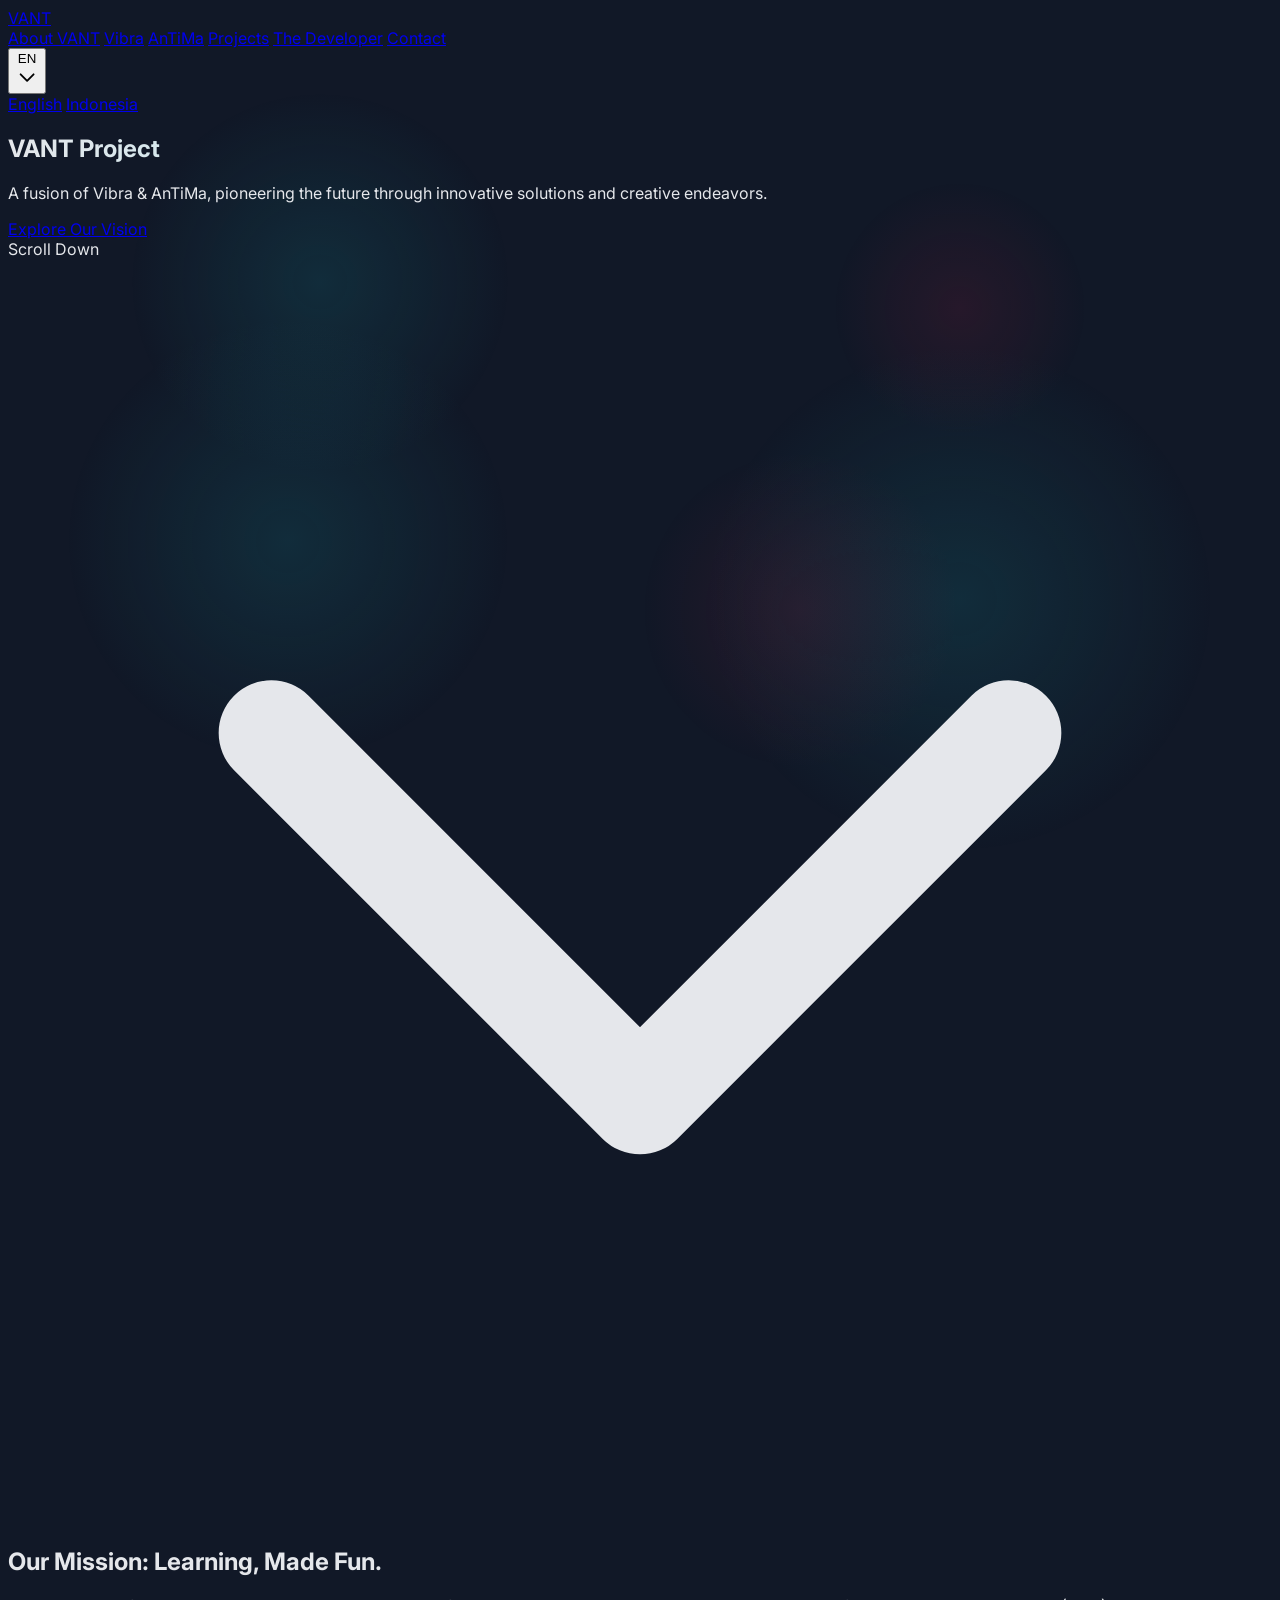
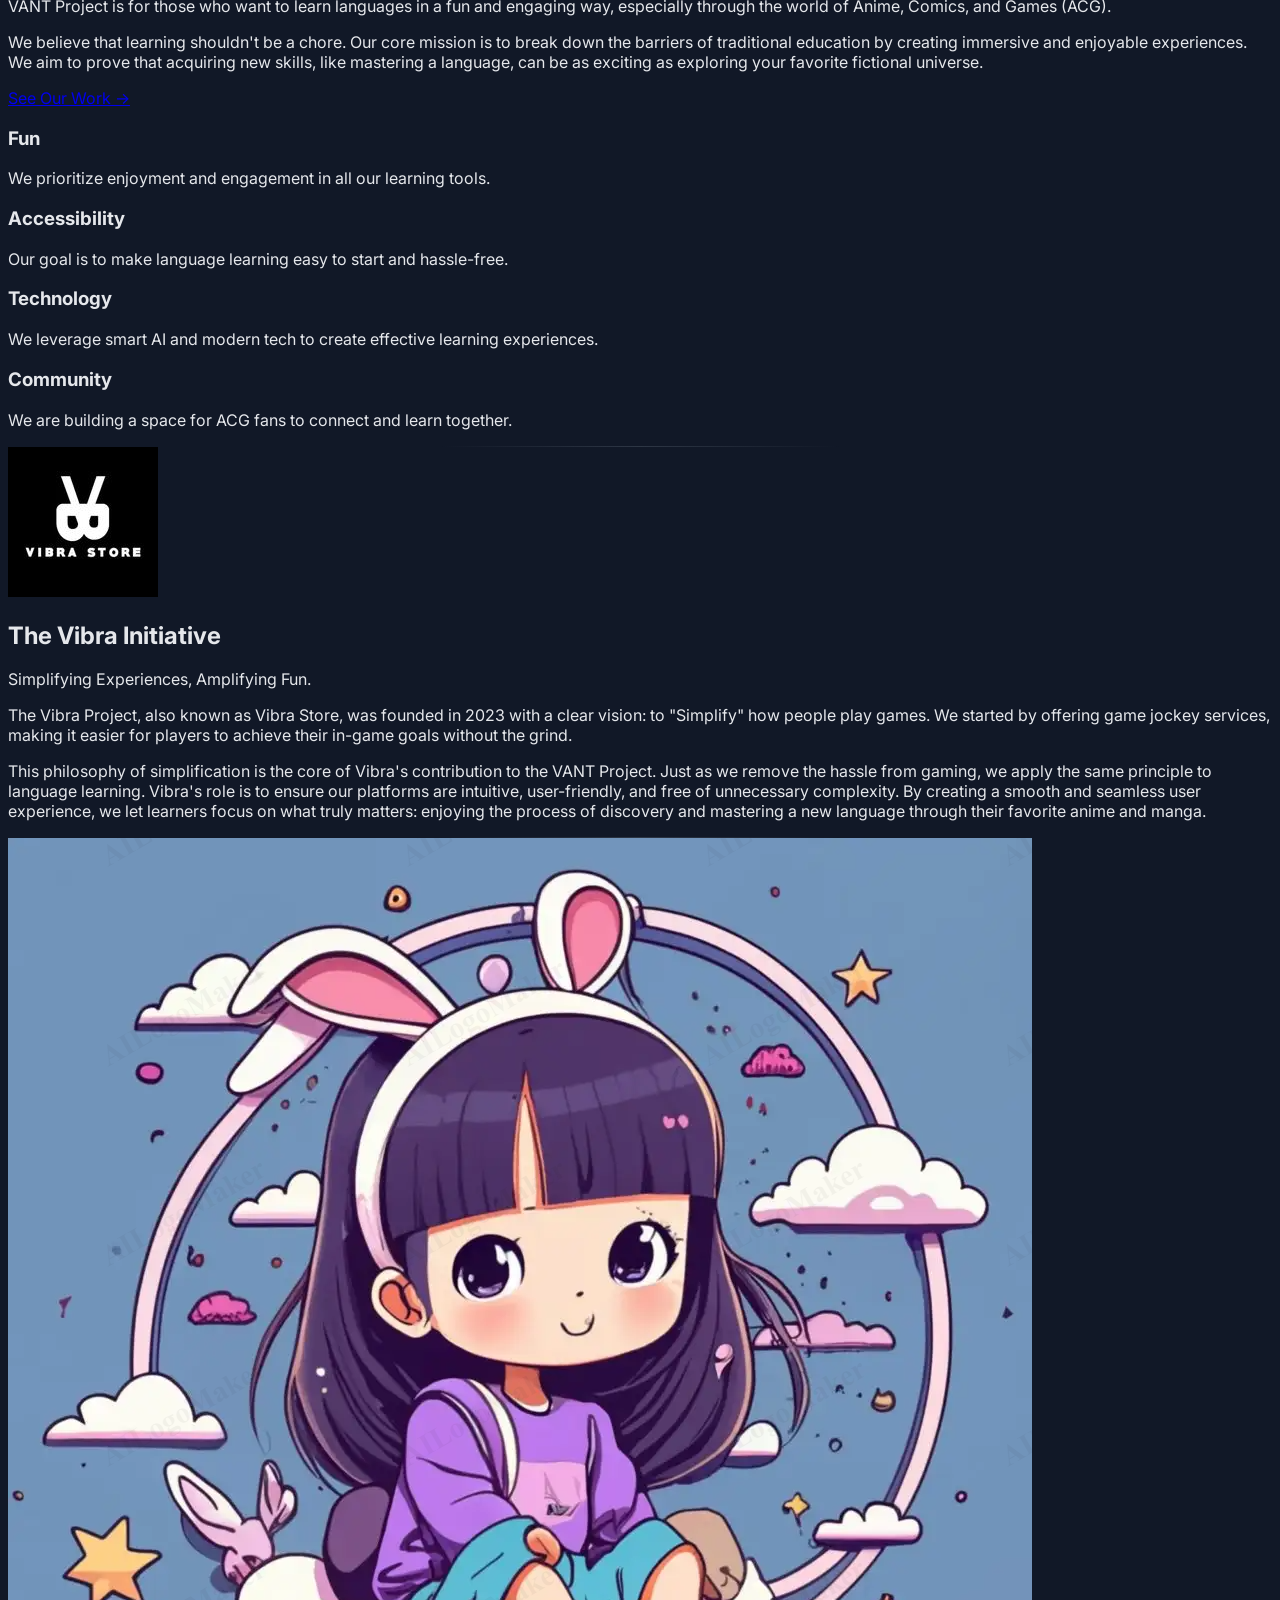
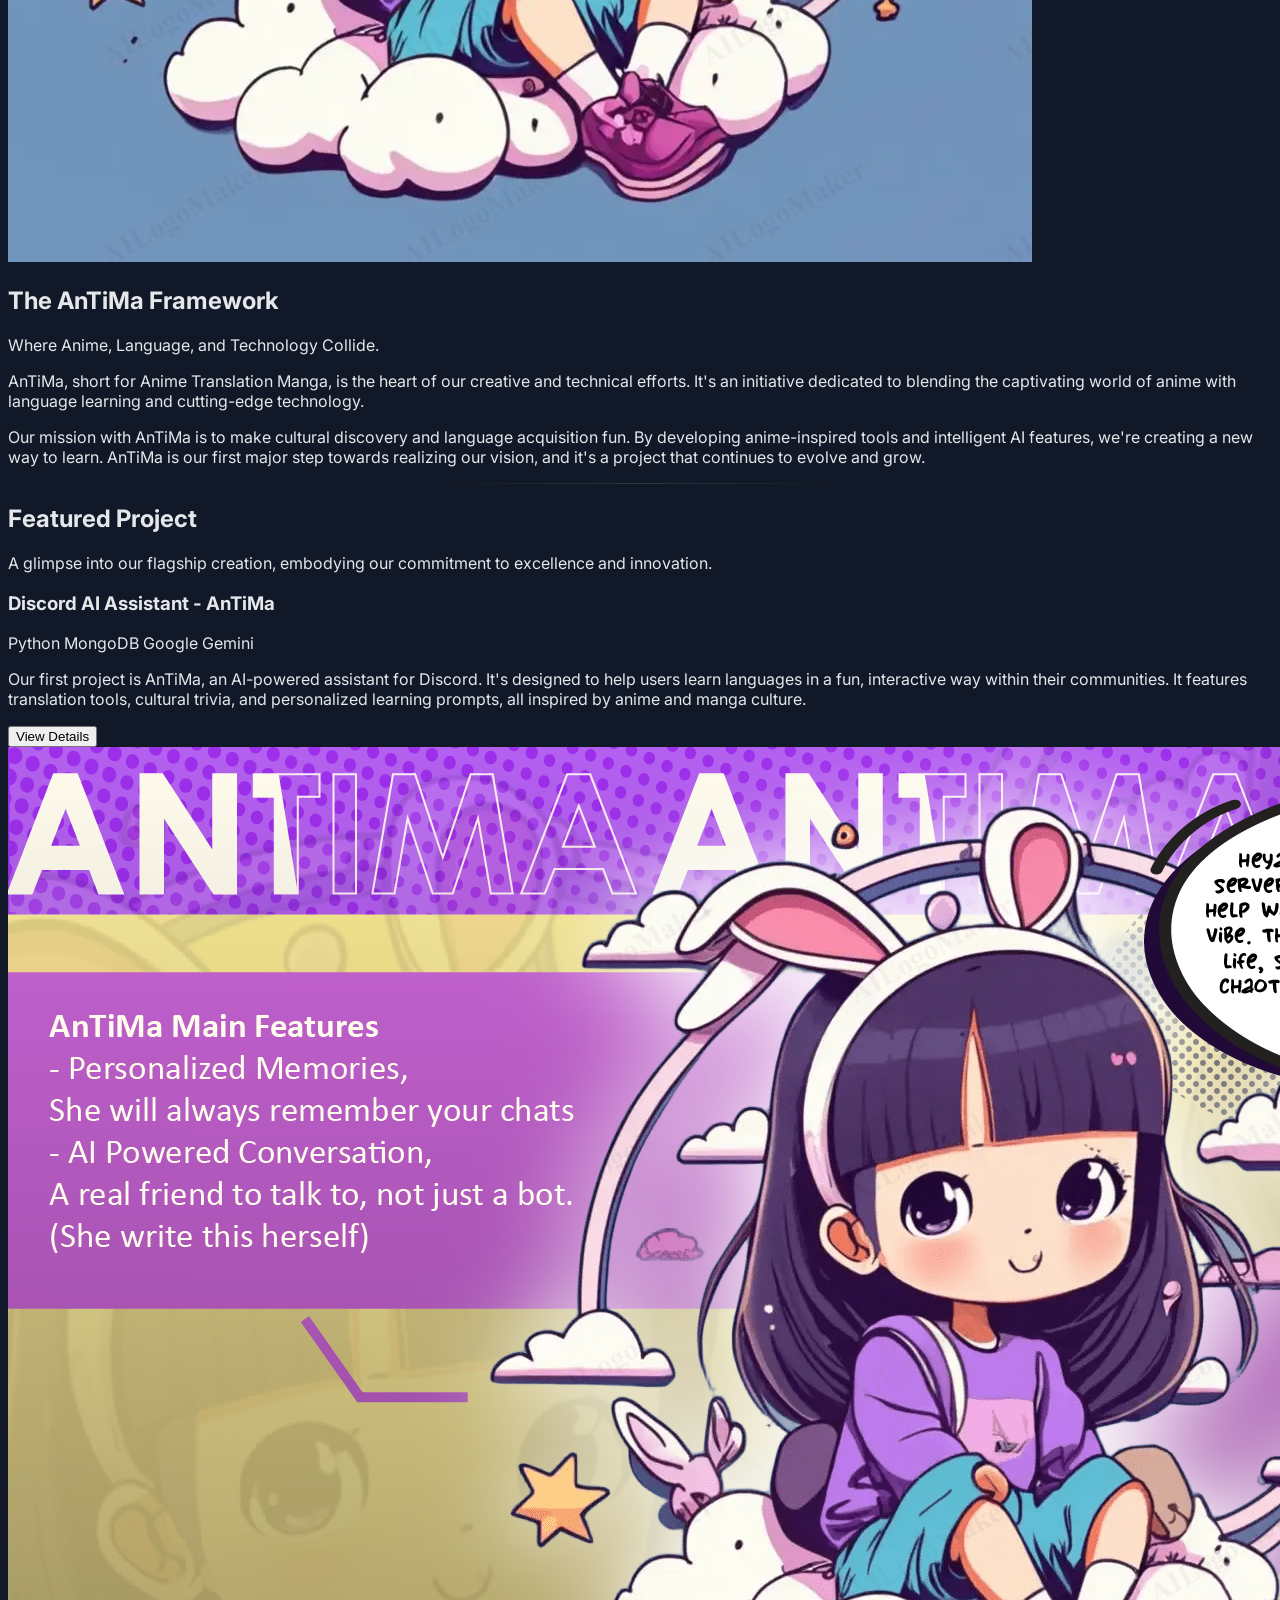
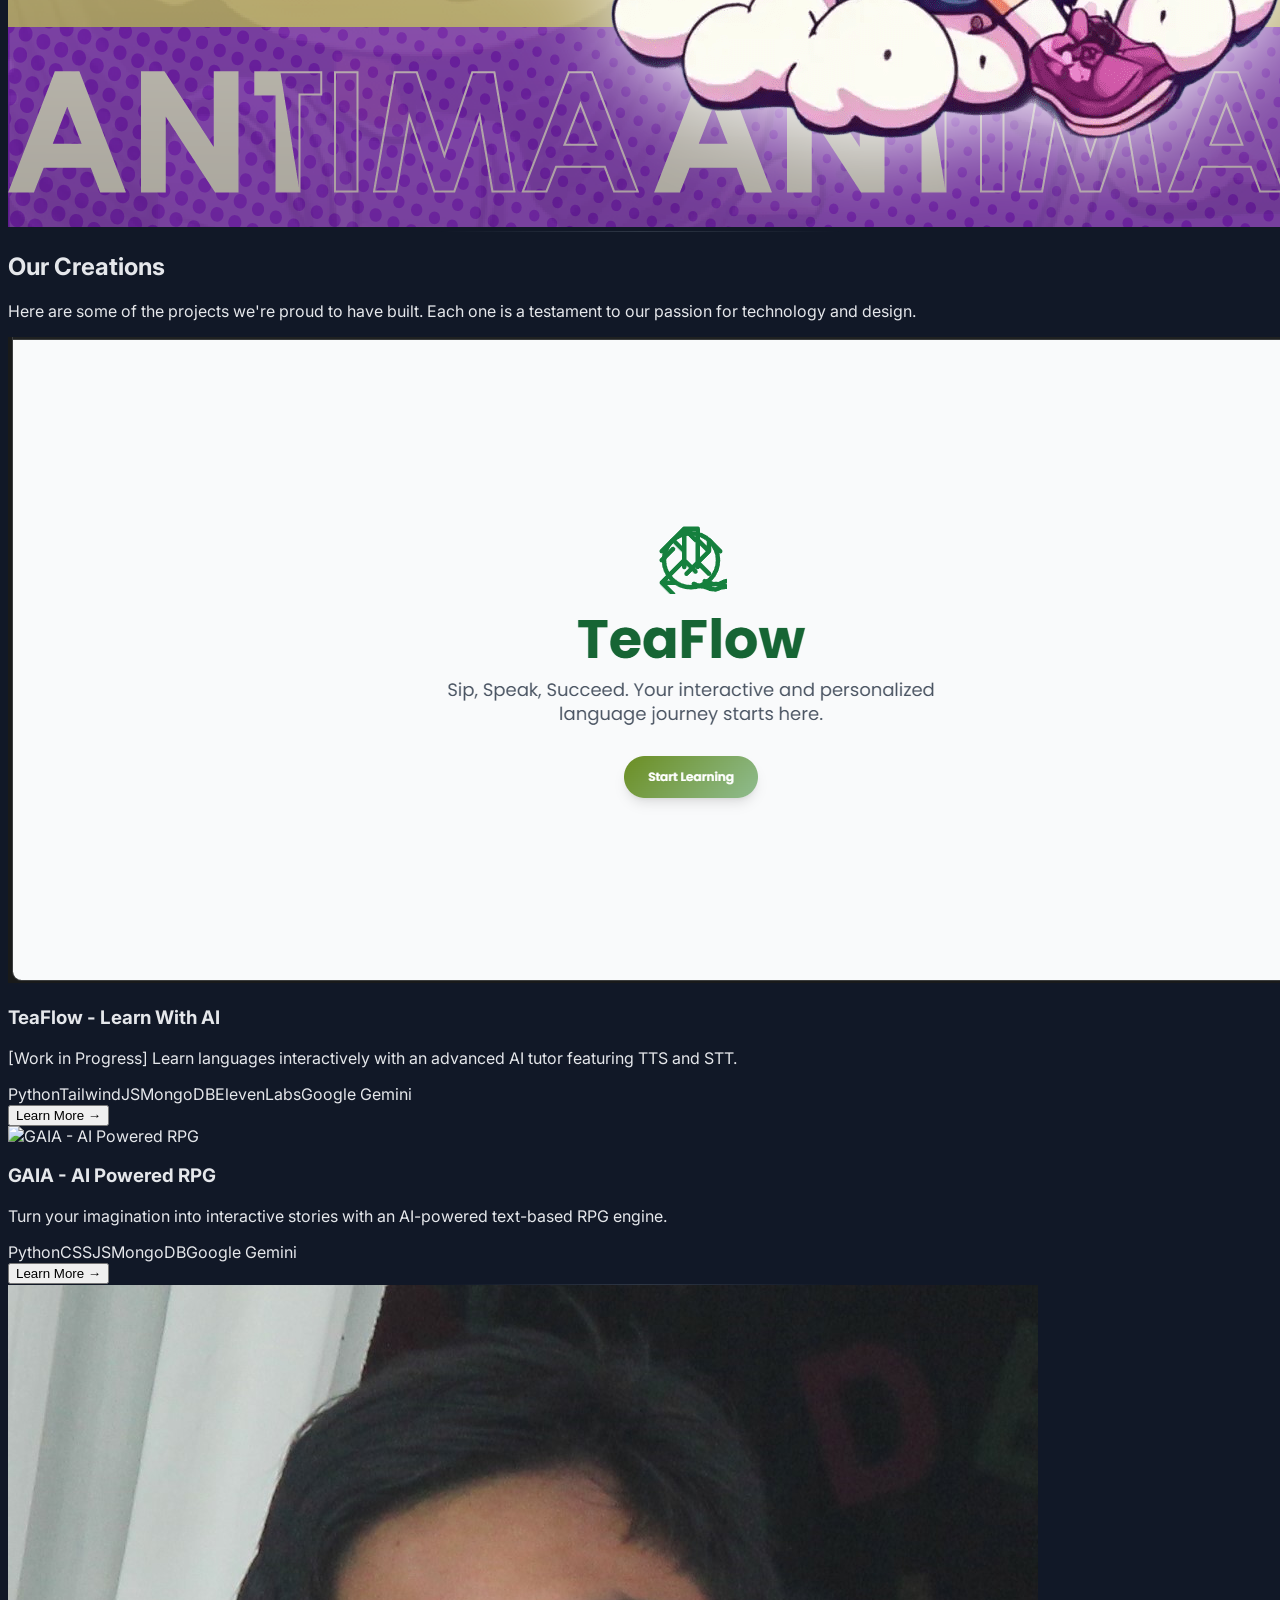
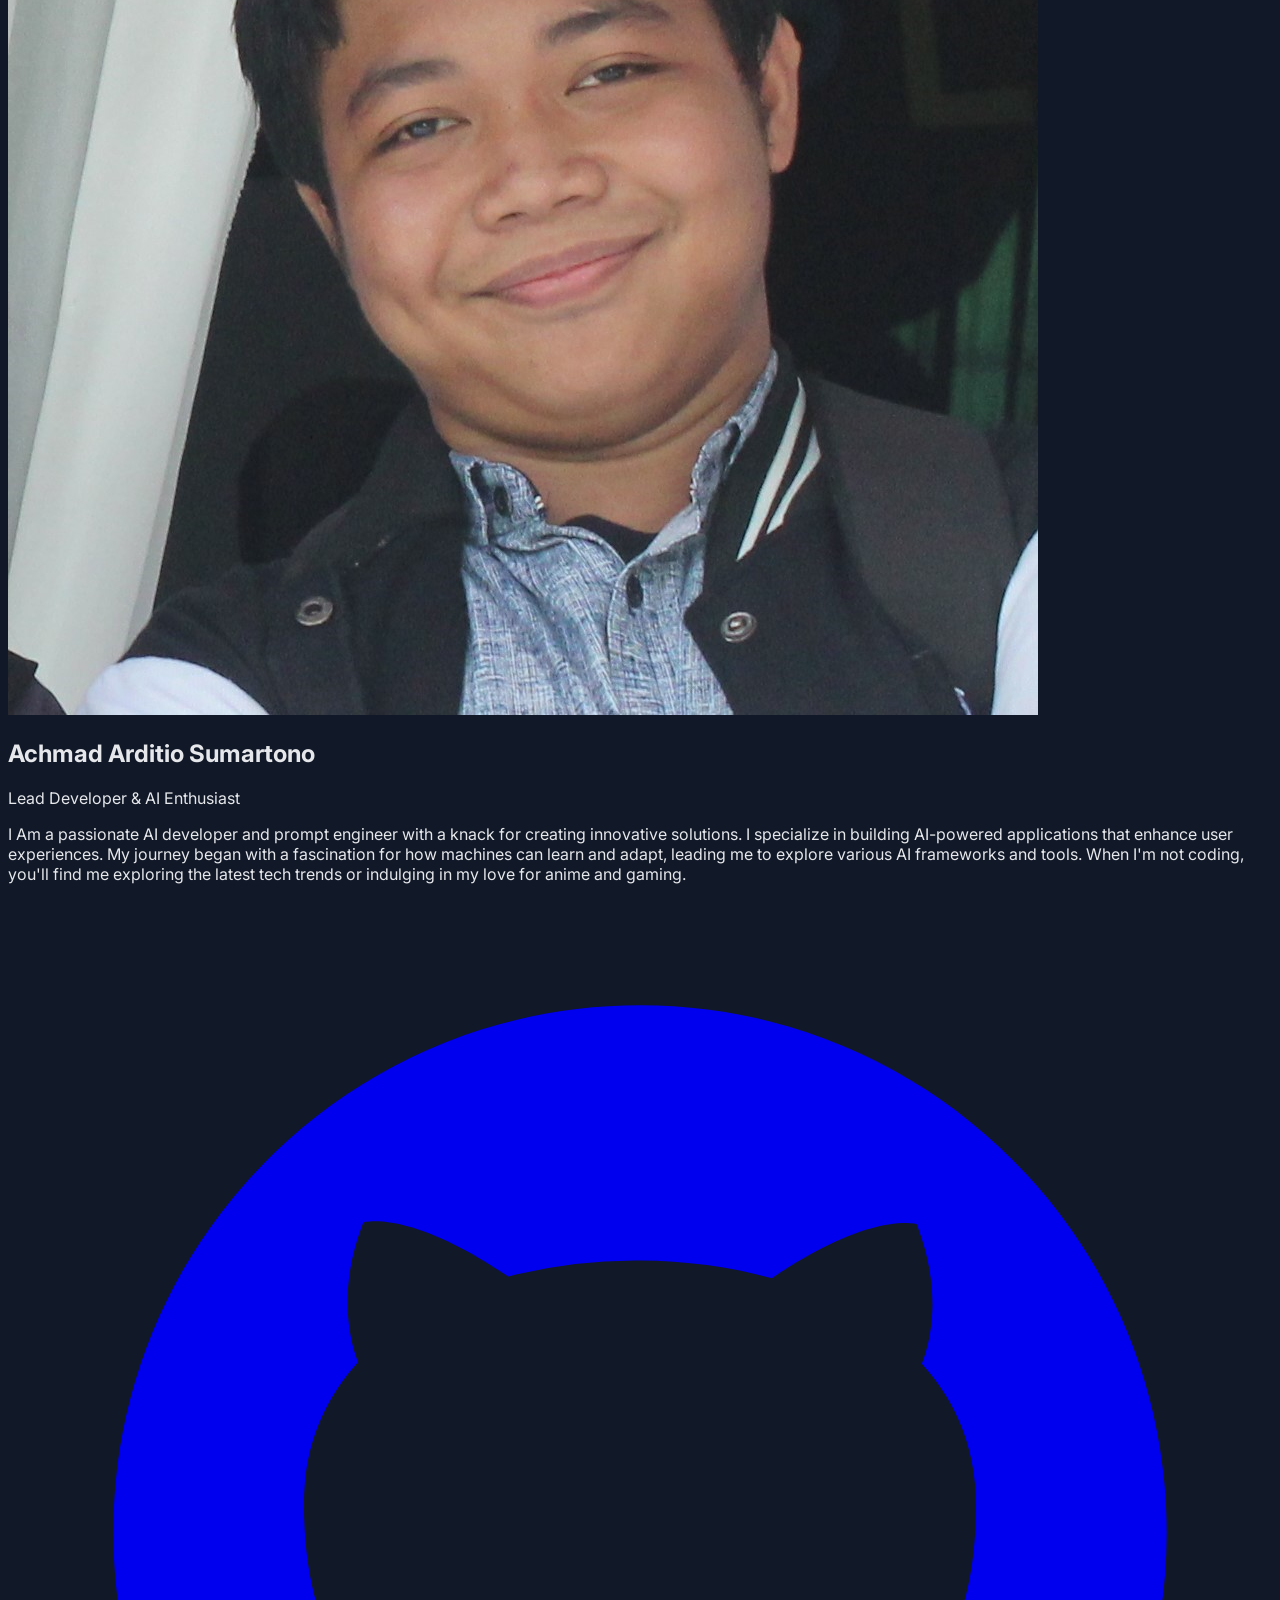
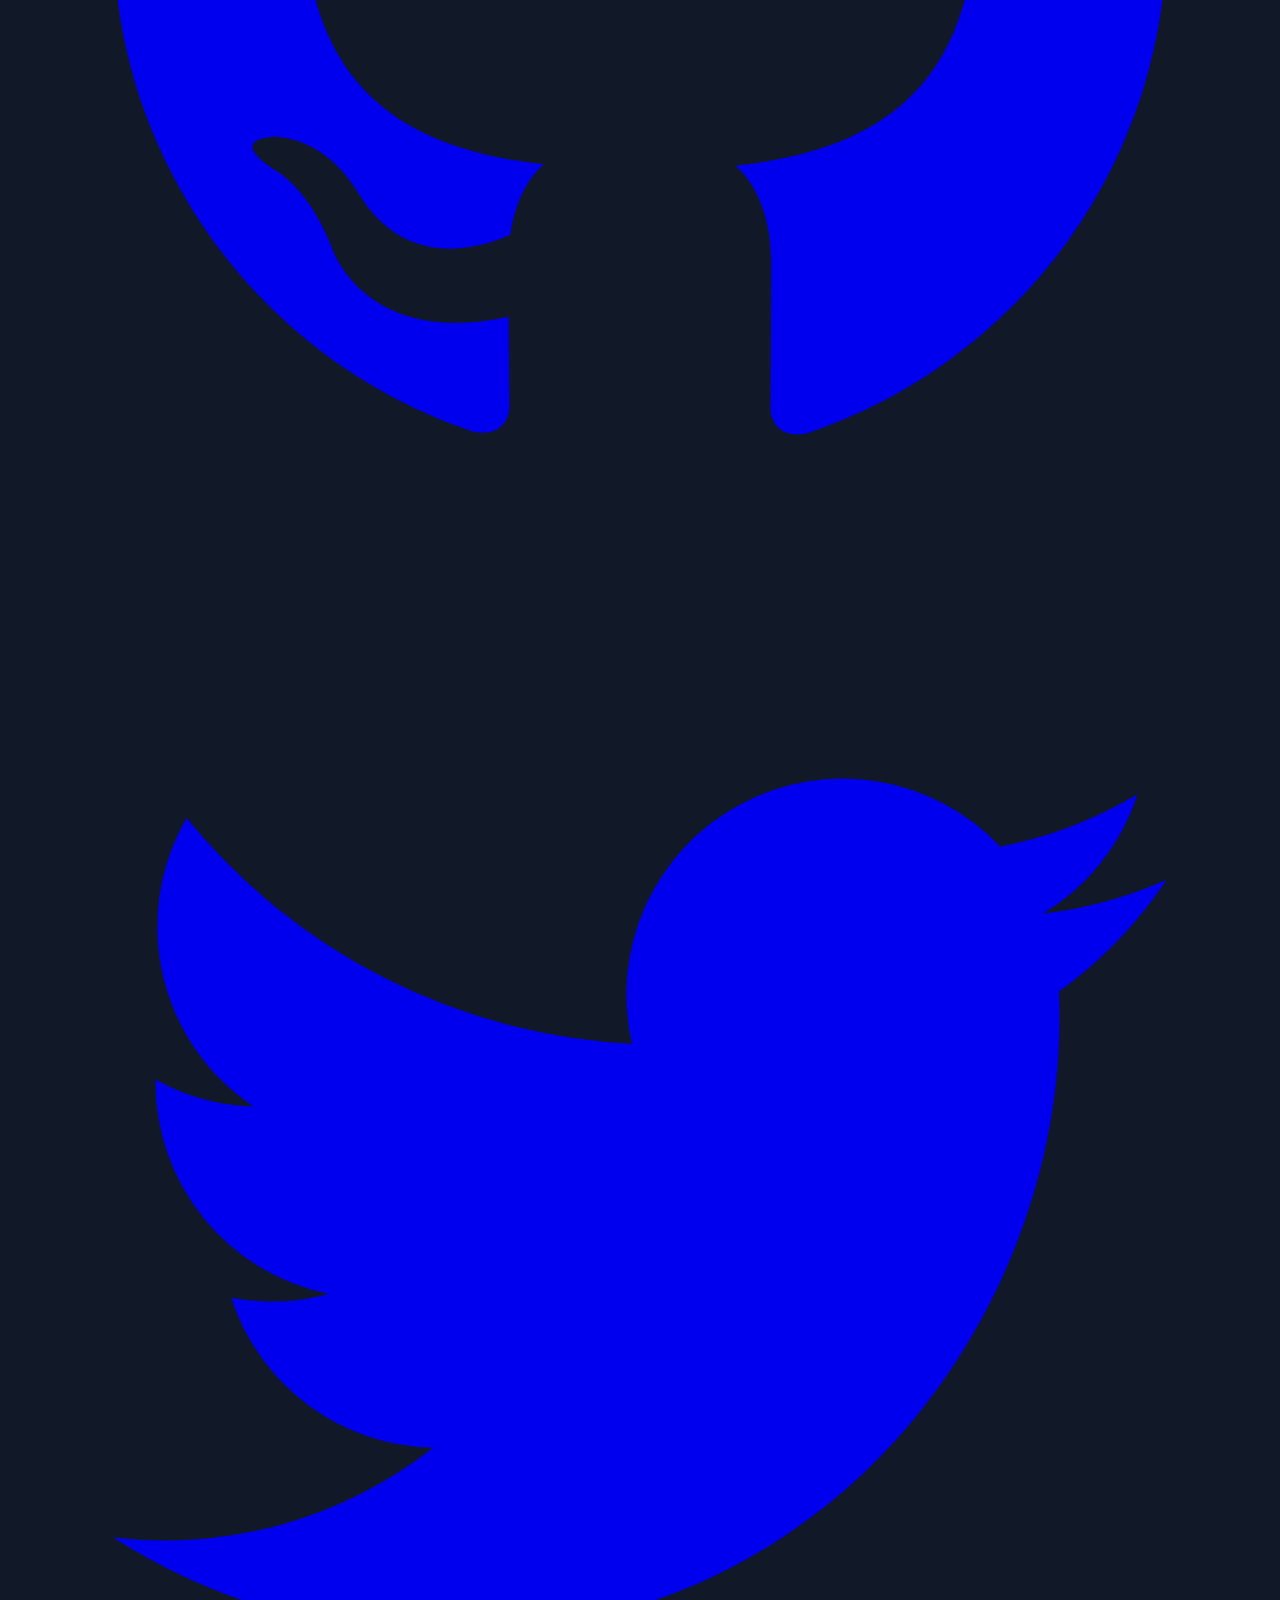
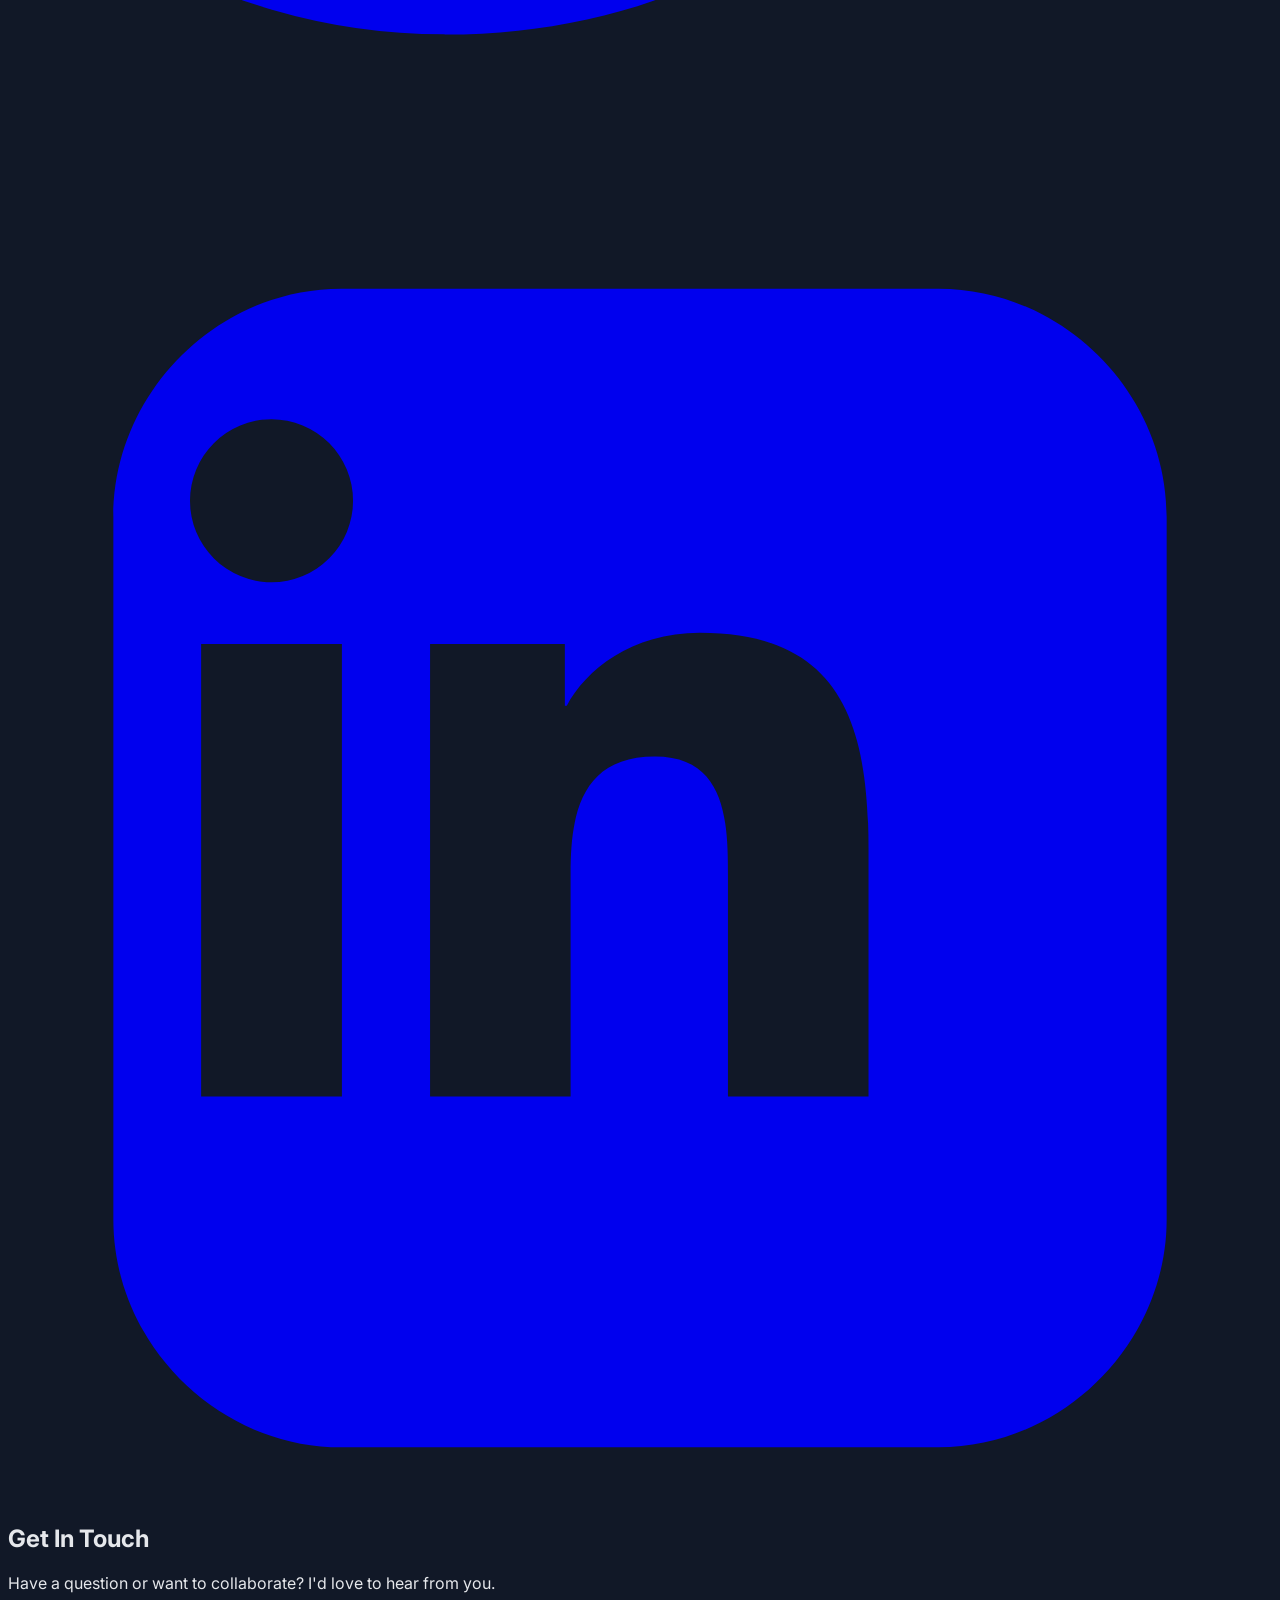
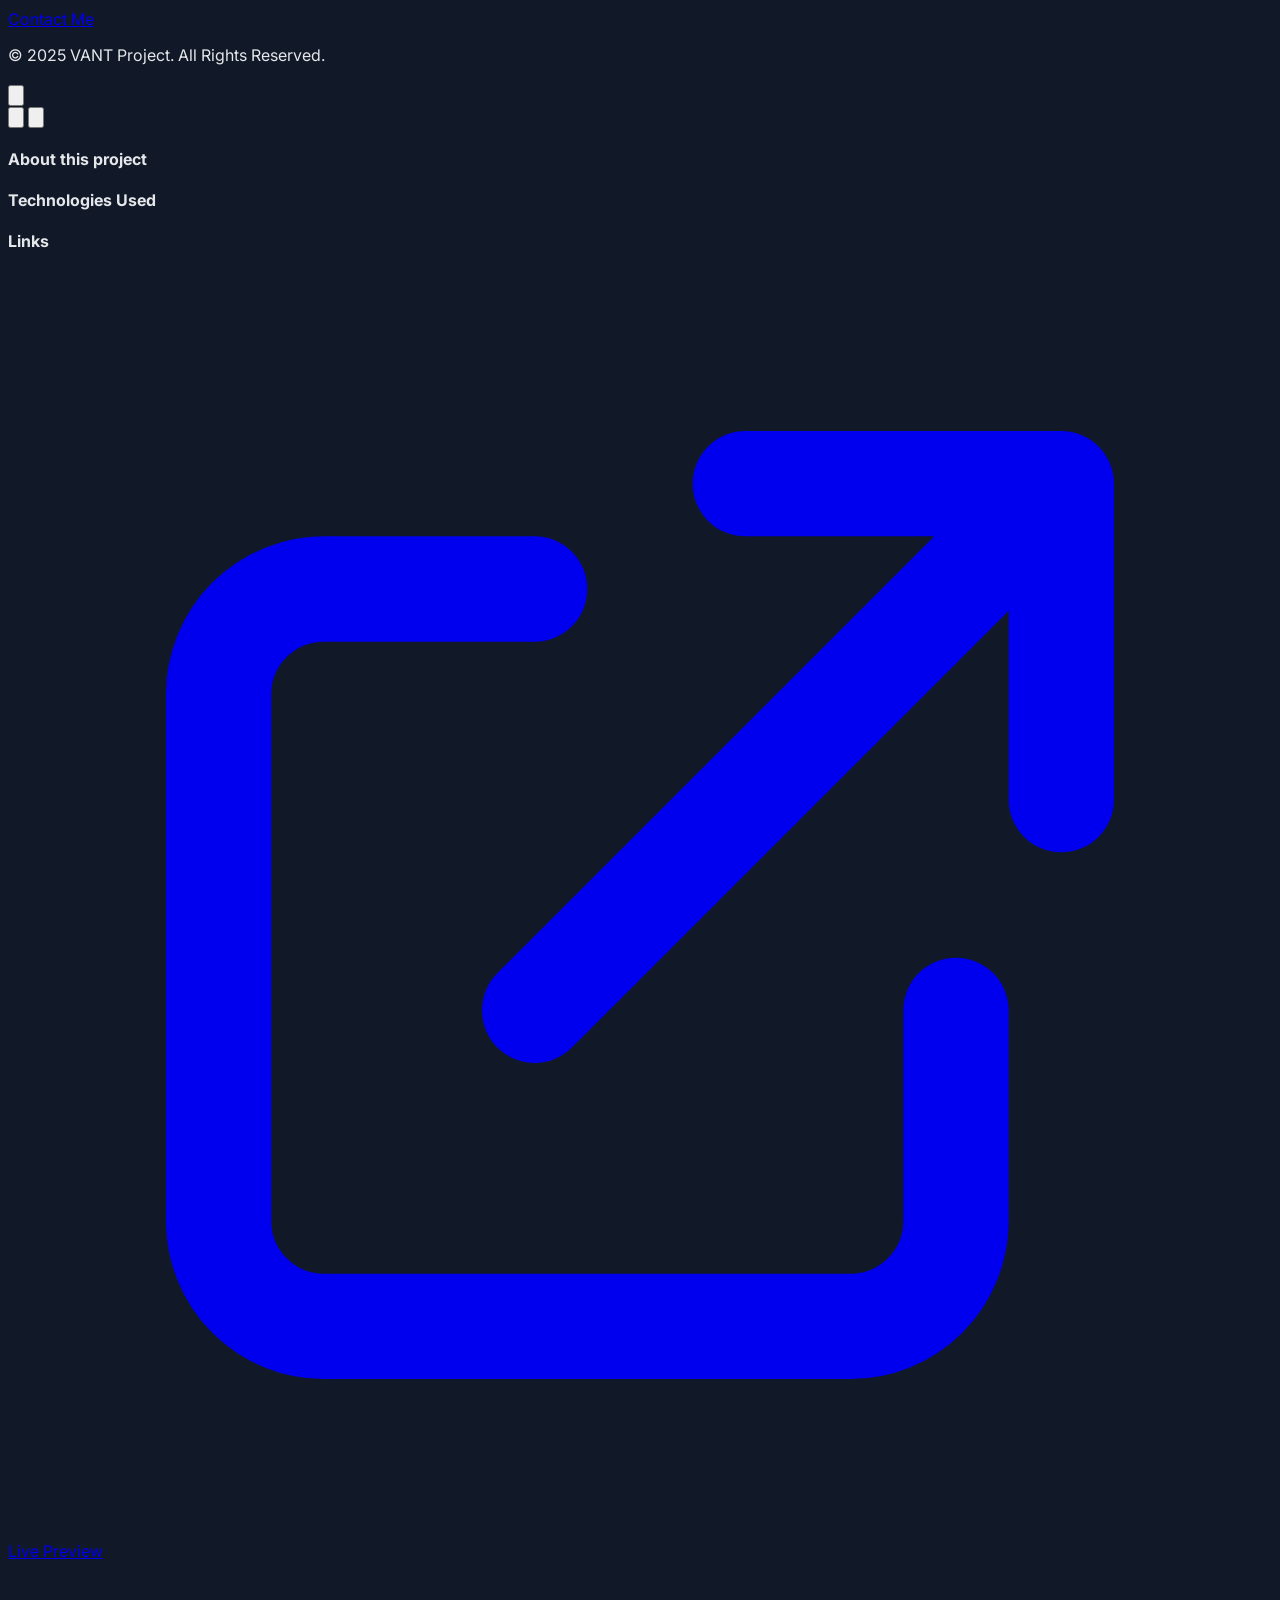
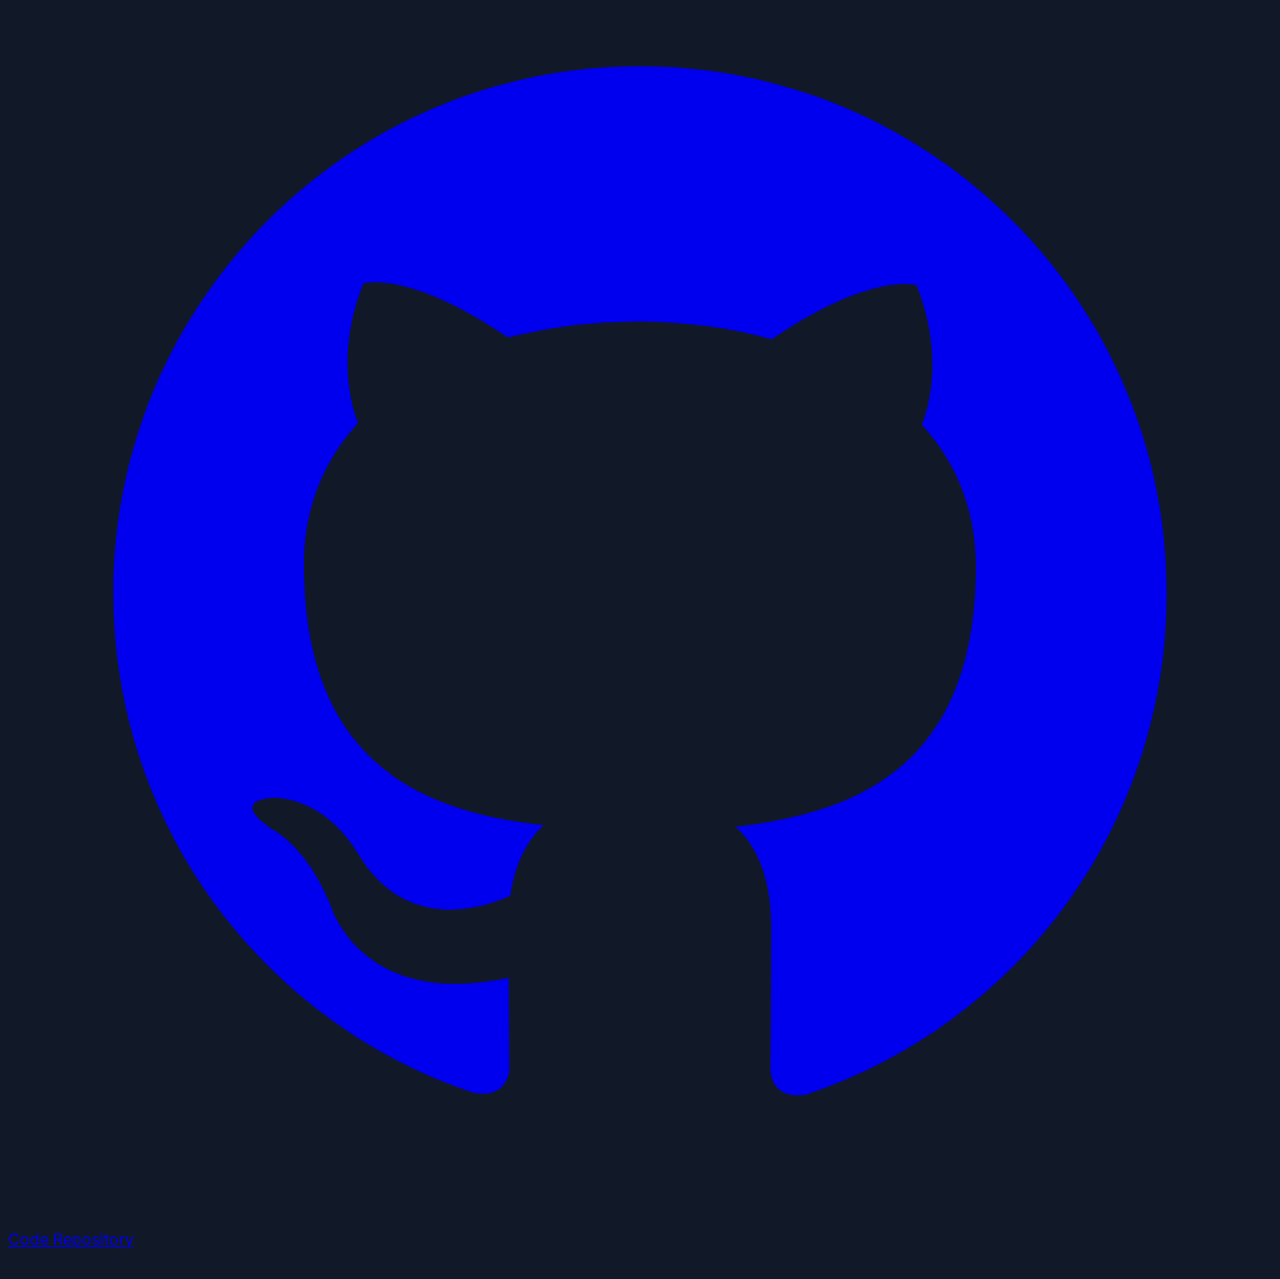
==== commit 79b5f83b: "Adjust content" ====
--- a/index.html
+++ b/index.html
@@ -326,12 +326,12 @@
         <section id="about" class="min-h-screen w-screen flex items-center justify-center bg-transparent py-20 px-4 sm:px-6 lg:px-8">
             <div class="max-w-6xl mx-auto grid grid-cols-1 md:grid-cols-2 gap-16 items-center">
                 <div class="text-left">
-                    <h2 class="text-4xl md:text-5xl font-bold text-white tracking-tight mb-4" data-key="about-title">Our Mission: Building the Future, Today.</h2>
+                    <h2 class="text-4xl md:text-5xl font-bold text-white tracking-tight mb-4" data-key="about-title">Our Mission: Learning, Made Fun.</h2>
                     <p class="text-slate-300 text-lg mb-6" data-key="about-subtitle">
-                        VANT Project is a creative syndicate born from the collaboration of <strong>Vibra</strong> and <strong>AnTiMa</strong>. We are dedicated to pushing the boundaries of technology to create meaningful and impactful digital experiences.
+                        VANT Project is for those who want to learn languages in a fun and engaging way, especially through the world of Anime, Comics, and Games (ACG).
                     </p>
                     <p id="mission-statement" class="text-slate-400 text-base leading-relaxed mb-8" data-key="about-desc">
-                        Our core mission is to solve real-world problems through a blend of elegant design, robust engineering, and user-centric philosophy. We believe that technology should be accessible, intuitive, and empowering for everyone. From developing cutting-edge applications to crafting immersive web platforms, we strive for excellence in every line of code and every pixel we design.
+                        We believe that learning shouldn't be a chore. Our core mission is to break down the barriers of traditional education by creating immersive and enjoyable experiences. We aim to prove that acquiring new skills, like mastering a language, can be as exciting as exploring your favorite fictional universe.
                     </p>
                     <div class="flex items-center gap-4">
                         <a href="#projects" class="text-cyan-400 font-semibold hover:text-cyan-300 transition-colors text-lg" data-key="about-button">See Our Work →</a>
@@ -339,20 +339,20 @@
                 </div>
                 <div class="grid grid-cols-2 gap-6">
                     <div class="card-hover-effect bg-gray-800/50 border border-gray-700 p-8 rounded-2xl shadow-lg h-full flex flex-col">
-                        <h3 class="text-xl font-bold text-white mb-2" data-key="mission-innovation-title">Innovation</h3>
-                        <p class="text-slate-400 flex-grow" data-key="mission-innovation-desc">We constantly explore new technologies to deliver forward-thinking solutions.</p>
+                        <h3 class="text-xl font-bold text-white mb-2" data-key="mission-fun-title">Fun</h3>
+                        <p class="text-slate-400 flex-grow" data-key="mission-fun-desc">We prioritize enjoyment and engagement in all our learning tools.</p>
                     </div>
                     <div class="card-hover-effect bg-gray-800/50 border border-gray-700 p-8 rounded-2xl shadow-lg mt-8 h-full flex flex-col">
-                         <h3 class="text-xl font-bold text-white mb-2" data-key="mission-quality-title">Quality</h3>
-                        <p class="text-slate-400 flex-grow" data-key="mission-quality-desc">We are committed to the highest standards of quality and performance in all our projects.</p>
+                         <h3 class="text-xl font-bold text-white mb-2" data-key="mission-access-title">Accessibility</h3>
+                        <p class="text-slate-400 flex-grow" data-key="mission-access-desc">Our goal is to make language learning easy to start and hassle-free.</p>
                     </div>
                      <div class="card-hover-effect bg-gray-800/50 border border-gray-700 p-8 rounded-2xl shadow-lg h-full flex flex-col">
-                        <h3 class="text-xl font-bold text-white mb-2" data-key="mission-collab-title">Collaboration</h3>
-                        <p class="text-slate-400 flex-grow" data-key="mission-collab-desc">We believe the best ideas come from teamwork and open communication.</p>
+                        <h3 class="text-xl font-bold text-white mb-2" data-key="mission-tech-title">Technology</h3>
+                        <p class="text-slate-400 flex-grow" data-key="mission-tech-desc">We leverage smart AI and modern tech to create effective learning experiences.</p>
                     </div>
                      <div class="card-hover-effect bg-gray-800/50 border border-gray-700 p-8 rounded-2xl shadow-lg mt-8 h-full flex flex-col">
-                        <h3 class="text-xl font-bold text-white mb-2" data-key="mission-user-title">User-Centric</h3>
-                        <p class="text-slate-400 flex-grow" data-key="mission-user-desc">Our users are at the heart of everything we create, ensuring intuitive and engaging products.</p>
+                        <h3 class="text-xl font-bold text-white mb-2" data-key="mission-comm-title">Community</h3>
+                        <p class="text-slate-400 flex-grow" data-key="mission-comm-desc">We are building a space for ACG fans to connect and learn together.</p>
                     </div>
                 </div>
             </div>
@@ -365,16 +365,16 @@
             <div class="max-w-6xl mx-auto grid grid-cols-1 md:grid-cols-2 gap-16 items-center">
                  <div class="relative w-full h-full min-h-[400px]">
                     <div class="absolute inset-0 bg-cyan-800/30 rounded-3xl transform -rotate-6"></div>
-                    <img src="https://placehold.co/600x700/111827/16a3b2?text=Vibra" alt="Vibra Project" class="relative w-full h-full object-cover rounded-2xl shadow-2xl">
+                    <img src="img/VB_logo.jpg" alt="Vibra Project" class="relative w-full h-full object-cover rounded-2xl shadow-2xl">
                 </div>
                 <div class="text-left">
                     <h2 class="text-4xl md:text-5xl font-bold text-white tracking-tight mb-4" data-key="vibra-title">The Vibra Initiative</h2>
-                     <p class="text-cyan-400 text-lg mb-6" data-key="vibra-subtitle">Harmonizing Technology with Human Experience</p>
+                     <p class="text-cyan-400 text-lg mb-6" data-key="vibra-subtitle">Simplifying Experiences, Amplifying Fun.</p>
                     <p class="text-slate-300 text-base leading-relaxed mb-4" data-key="vibra-desc1">
-                        Vibra is the soul of our creative endeavors, focusing on the synergy between aesthetics and functionality. It represents our commitment to building interfaces and experiences that are not only powerful but also intuitive and emotionally resonant.
+                        The Vibra Project, also known as Vibra Store, was founded in 2023 with a clear vision: to "Simplify" how people play games. We started by offering game jockey services, making it easier for players to achieve their in-game goals without the grind.
                     </p>
                     <p class="text-slate-400 text-base leading-relaxed" data-key="vibra-desc2">
-                        Projects under the Vibra initiative prioritize user-centric design, fluid animations, and a polished final product that feels alive. We believe that the best technology is invisible, seamlessly integrating into the user's life and amplifying their capabilities.
+                        This philosophy of simplification is the core of Vibra's contribution to the VANT Project. Just as we remove the hassle from gaming, we apply the same principle to language learning. Vibra's role is to ensure our platforms are intuitive, user-friendly, and free of unnecessary complexity. By creating a smooth and seamless user experience, we let learners focus on what truly matters: enjoying the process of discovery and mastering a new language through their favorite anime and manga.
                     </p>
                 </div>
             </div>
@@ -388,17 +388,17 @@
                 <div class="text-left md:order-2">
                      <div class="relative w-full h-full min-h-[400px]">
                         <div class="absolute inset-0 bg-rose-800/30 rounded-3xl transform rotate-6"></div>
-                        <img src="https://placehold.co/600x700/111827/e11d48?text=AnTiMa" alt="AnTiMa Project" class="relative w-full h-full object-cover rounded-2xl shadow-2xl">
+                        <img src="img/AnTiMa_mascot.png" alt="AnTiMa Project" class="relative w-full h-full object-cover rounded-2xl shadow-2xl">
                     </div>
                 </div>
                 <div class="text-left md:order-1">
                     <h2 class="text-4xl md:text-5xl font-bold text-white tracking-tight mb-4" data-key="antima-title">The AnTiMa Framework</h2>
-                    <p class="text-rose-400 text-lg mb-6" data-key="antima-subtitle">Engineering Robust and Scalable Systems</p>
+                    <p class="text-rose-400 text-lg mb-6" data-key="antima-subtitle">Where Anime, Language, and Technology Collide.</p>
                     <p class="text-slate-300 text-base leading-relaxed mb-4" data-key="antima-desc1">
-                       AnTiMa is the backbone of our technical architecture. It represents our passion for clean, efficient, and powerful engineering. This is where we tackle complex problems with robust logic and scalable solutions that stand the test of time.
+                       AnTiMa, short for Anime Translation Manga, is the heart of our creative and technical efforts. It's an initiative dedicated to blending the captivating world of anime with language learning and cutting-edge technology.
                     </p>
                     <p class="text-slate-400 text-base leading-relaxed" data-key="antima-desc2">
-                        The AnTiMa framework guides our development process, emphasizing modularity, performance, and security. Every project built on AnTiMa principles is designed to be reliable, maintainable, and ready to grow, ensuring a solid foundation for any application.
+                        Our mission with AnTiMa is to make cultural discovery and language acquisition fun. By developing anime-inspired tools and intelligent AI features, we're creating a new way to learn. AnTiMa is our first major step towards realizing our vision, and it's a project that continues to evolve and grow.
                     </p>
                 </div>
             </div>
@@ -422,14 +422,14 @@
                              <span class="bg-cyan-500/20 text-cyan-300 text-xs font-semibold px-2.5 py-1 rounded-full">Google Gemini</span>
                         </div>
                         <p class="text-slate-400 mb-6 leading-relaxed" data-key="featured-desc">
-                           Project Alpha is a comprehensive web application designed to streamline project management for creative teams. It features real-time collaboration, task tracking, and a beautiful, intuitive interface built with the latest web technologies.
+                           Our first project is AnTiMa, an AI-powered assistant for Discord. It's designed to help users learn languages in a fun, interactive way within their communities. It features translation tools, cultural trivia, and personalized learning prompts, all inspired by anime and manga culture.
                         </p>
-                        <button data-project-id="alpha" class="open-modal-btn bg-cyan-600 text-white font-bold py-3 px-6 rounded-lg text-base hover:bg-cyan-500 transition-transform transform hover:scale-105 duration-300 ease-in-out self-start" data-key="featured-button">
+                        <button data-project-id="antima" class="open-modal-btn bg-cyan-600 text-white font-bold py-3 px-6 rounded-lg text-base hover:bg-cyan-500 transition-transform transform hover:scale-105 duration-300 ease-in-out self-start" data-key="featured-button">
                            View Case Study
                         </button>
                     </div>
                     <div class="min-h-[300px] lg:min-h-0">
-                         <img src="https://placehold.co/800x600/1f2937/a7a7a7?text=Project+Alpha" alt="Featured Project" class="w-full h-full object-cover">
+                         <img src="img/WEB.png" alt="Featured Project" class="w-full h-full object-cover">
                     </div>
                 </div>
             </div>
@@ -445,7 +445,7 @@
                     Here are some of the projects we're proud to have built. Each one is a testament to our passion for technology and design.
                 </p>
             </div>
-            <div id="project-grid" class="max-w-6xl mx-auto grid grid-cols-1 md:grid-cols-2 lg:grid-cols-3 gap-8 w-full px-4">
+            <div id="project-grid" class="max-w-6xl mx-auto grid grid-cols-1 md:grid-cols-2 gap-8 w-full px-4">
                 <!-- Project cards will be injected here by JavaScript -->
             </div>
         </section>
@@ -456,14 +456,14 @@
         <section id="developer" class="h-screen w-screen flex items-center justify-center bg-transparent py-20 px-4 sm:px-6 lg:px-8">
             <div class="max-w-5xl mx-auto text-center">
                 <div>
-                    <img src="https://placehold.co/128x128/1f2937/a7a7a7?text=Me" alt="Developer Portrait" class="w-32 h-32 rounded-full mx-auto mb-6 border-4 border-gray-700 shadow-lg">
-                    <h2 class="text-4xl md:text-5xl font-bold text-white tracking-tight mb-2" data-key="dev-name">Your Name Here</h2>
-                    <p class="text-cyan-400 text-lg mb-6" data-key="dev-title">Lead Developer & Visionary</p>
+                    <img src="img/IMG_9647.JPG" alt="Developer Portrait" class="w-32 h-32 rounded-full mx-auto mb-6 border-4 border-gray-700 shadow-lg">
+                    <h2 class="text-4xl md:text-5xl font-bold text-white tracking-tight mb-2" data-key="dev-name">Achmad Arditio Sumartono</h2>
+                    <p class="text-cyan-400 text-lg mb-6" data-key="dev-title">Lead Developer & AI Enthusiast</p>
                     <p class="text-slate-300 max-w-3xl mx-auto text-lg leading-relaxed" data-key="dev-bio">
-                        I am a passionate developer with a love for creating beautiful and functional digital experiences. Here you can write a short biography about yourself, your skills, your journey into tech, and what drives you. This is your space to connect with your audience.
+                        I Am a passionate AI developer and prompt engineering with a knack for creating innovative solutions. With a background in computer science and a deep love for technology, I specialize in building AI-powered applications that enhance user experiences. My journey began with a fascination for how machines can learn and adapt, leading me to explore various AI frameworks and tools. Over the years, I've honed my skills in Python, machine learning, and natural language processing, allowing me to bring complex ideas to life. When I'm not coding, you'll find me exploring the latest tech trends or indulging in my love for anime and gaming.
                     </p>
                      <div class="mt-8 flex justify-center gap-6">
-                         <a href="#" class="text-gray-400 hover:text-white transition-colors card-hover-effect rounded-full"><svg class="w-8 h-8" fill="currentColor" viewBox="0 0 24 24" aria-hidden="true"><path fill-rule="evenodd" d="M12 2C6.477 2 2 6.477 2 12c0 4.418 2.865 8.165 6.839 9.49.5.092.682-.217.682-.482 0-.237-.009-.868-.014-1.703-2.782.605-3.369-1.343-3.369-1.343-.454-1.158-1.11-1.466-1.11-1.466-.908-.62.069-.608.069-.608 1.003.07 1.531 1.03 1.531 1.03.892 1.53 2.341 1.088 2.91.832.092-.647.35-1.088.636-1.338-2.22-.253-4.555-1.113-4.555-4.951 0-1.093.39-1.988 1.03-2.688-.103-.253-.446-1.272.098-2.65 0 0 .84-.27 2.75 1.026A9.564 9.564 0 0112 6.844c.85.004 1.705.115 2.504.337 1.909-1.296 2.747-1.027 2.747-1.027.546 1.379.203 2.398.1 2.651.64.7 1.028 1.595 1.028 2.688 0 3.848-2.338 4.695-4.566 4.943.359.309.678.92.678 1.855 0 1.338-.012 2.419-.012 2.747 0 .268.18.58.688.482A10.001 10.001 0 0022 12c0-5.523-4.477-10-10-10z" clip-rule="evenodd" /></svg></a>
+                         <a href="https://github.com/Azurakun" class="text-gray-400 hover:text-white transition-colors card-hover-effect rounded-full"><svg class="w-8 h-8" fill="currentColor" viewBox="0 0 24 24" aria-hidden="true"><path fill-rule="evenodd" d="M12 2C6.477 2 2 6.477 2 12c0 4.418 2.865 8.165 6.839 9.49.5.092.682-.217.682-.482 0-.237-.009-.868-.014-1.703-2.782.605-3.369-1.343-3.369-1.343-.454-1.158-1.11-1.466-1.11-1.466-.908-.62.069-.608.069-.608 1.003.07 1.531 1.03 1.531 1.03.892 1.53 2.341 1.088 2.91.832.092-.647.35-1.088.636-1.338-2.22-.253-4.555-1.113-4.555-4.951 0-1.093.39-1.988 1.03-2.688-.103-.253-.446-1.272.098-2.65 0 0 .84-.27 2.75 1.026A9.564 9.564 0 0112 6.844c.85.004 1.705.115 2.504.337 1.909-1.296 2.747-1.027 2.747-1.027.546 1.379.203 2.398.1 2.651.64.7 1.028 1.595 1.028 2.688 0 3.848-2.338 4.695-4.566 4.943.359.309.678.92.678 1.855 0 1.338-.012 2.419-.012 2.747 0 .268.18.58.688.482A10.001 10.001 0 0022 12c0-5.523-4.477-10-10-10z" clip-rule="evenodd" /></svg></a>
                          <a href="#" class="text-gray-400 hover:text-white transition-colors card-hover-effect rounded-full"><svg class="w-8 h-8" fill="currentColor" viewBox="0 0 24 24" aria-hidden="true"><path d="M8.29 20.251c7.547 0 11.675-6.253 11.675-11.675 0-.178 0-.355-.012-.53A8.348 8.348 0 0022 5.92a8.19 8.19 0 01-2.357.646 4.118 4.118 0 001.804-2.27 8.224 8.224 0 01-2.605.996 4.107 4.107 0 00-6.993 3.743 11.65 11.65 0 01-8.457-4.287 4.106 4.106 0 001.27 5.477A4.072 4.072 0 012.8 9.71v.052a4.105 4.105 0 003.292 4.022 4.095 4.095 0 01-1.853.07 4.108 4.108 0 003.834 2.85A8.233 8.233 0 012 18.407a11.616 11.616 0 006.29 1.84" /></svg></a>
                          <a href="#" class="text-gray-400 hover:text-white transition-colors card-hover-effect rounded-full"><svg class="w-8 h-8" fill="currentColor" viewBox="0 0 24 24" aria-hidden="true"><path fill-rule="evenodd" d="M16.338 16.338H13.67V12.16c0-.995-.017-2.277-1.387-2.277-1.39 0-1.601 1.086-1.601 2.206v4.248H8.014v-8.59h2.559v1.174h.037c.356-.675 1.227-1.387 2.526-1.387 2.703 0 3.203 1.778 3.203 4.092v4.711zM5.005 6.575a1.548 1.548 0 11-.003-3.096 1.548 1.548 0 01.003 3.096zm-1.337 9.763H6.34v-8.59H3.667v8.59zM17.668 1H6.328C3.965 1 2 2.985 2 5.332v13.336C2 21.015 3.965 23 6.328 23h11.34c2.364 0 4.332-1.985 4.332-4.332V5.332C22 2.985 20.032 1 17.668 1z" clip-rule="evenodd" /></svg></a>
                     </div>
@@ -478,8 +478,8 @@
                 <p class="text-slate-300 max-w-xl mx-auto mb-8" data-key="contact-subtitle">
                     Have a question or want to collaborate? I'd love to hear from you.
                 </p>
-                <a href="mailto:email@example.com" class="bg-cyan-600 text-white font-bold py-3 px-8 rounded-lg text-lg hover:bg-cyan-500 transition-transform transform hover:scale-105 duration-300 ease-in-out" data-key="contact-button">
-                    Say Hello
+                <a href="mailto:achmadarditios@gmail.com" class="bg-cyan-600 text-white font-bold py-3 px-8 rounded-lg text-lg hover:bg-cyan-500 transition-transform transform hover:scale-105 duration-300 ease-in-out" data-key="contact-button">
+                    Contact Me
                 </a>
              </div>
         </section>
@@ -487,7 +487,7 @@
     
     <footer id="page-footer" class="bg-black py-4 border-t border-gray-800">
         <div class="max-w-7xl mx-auto px-4 sm:px-6 lg:px-8 text-center text-sm text-gray-500">
-            <p data-key="footer-text">&copy; 2024 VANT Project. All Rights Reserved.</p>
+            <p data-key="footer-text">&copy; 2025 VANT Project. All Rights Reserved.</p>
         </div>
     </footer>
 
@@ -578,40 +578,40 @@
                     'hero-subtitle': 'A fusion of Vibra & AnTiMa, pioneering the future through innovative solutions and creative endeavors.',
                     'hero-button': 'Explore Our Vision',
                     'scroll-down': 'Scroll Down',
-                    'about-title': 'Our Mission: Building the Future, Today.',
-                    'about-subtitle': 'VANT Project is a creative syndicate born from the collaboration of <strong>Vibra</strong> and <strong>AnTiMa</strong>. We are dedicated to pushing the boundaries of technology to create meaningful and impactful digital experiences.',
-                    'about-desc': 'Our core mission is to solve real-world problems through a blend of elegant design, robust engineering, and user-centric philosophy. We believe that technology should be accessible, intuitive, and empowering for everyone. From developing cutting-edge applications to crafting immersive web platforms, we strive for excellence in every line of code and every pixel we design.',
+                    'about-title': 'Our Mission: Learning, Made Fun.',
+                    'about-subtitle': 'VANT Project is for those who want to learn languages in a fun and engaging way, especially through the world of Anime, Comics, and Games (ACG).',
+                    'about-desc': 'We believe that learning shouldn\'t be a chore. Our core mission is to break down the barriers of traditional education by creating immersive and enjoyable experiences. We aim to prove that acquiring new skills, like mastering a language, can be as exciting as exploring your favorite fictional universe.',
                     'about-button': 'See Our Work →',
-                    'mission-innovation-title': 'Innovation',
-                    'mission-innovation-desc': 'We constantly explore new technologies to deliver forward-thinking solutions.',
-                    'mission-quality-title': 'Quality',
-                    'mission-quality-desc': 'We are committed to the highest standards of quality and performance in all our projects.',
-                    'mission-collab-title': 'Collaboration',
-                    'mission-collab-desc': 'We believe the best ideas come from teamwork and open communication.',
-                    'mission-user-title': 'User-Centric',
-                    'mission-user-desc': 'Our users are at the heart of everything we create, ensuring intuitive and engaging products.',
+                    'mission-fun-title': 'Fun',
+                    'mission-fun-desc': 'We prioritize enjoyment and engagement in all our learning tools.',
+                    'mission-access-title': 'Accessibility',
+                    'mission-access-desc': 'Our goal is to make language learning easy to start and hassle-free.',
+                    'mission-tech-title': 'Technology',
+                    'mission-tech-desc': 'We leverage smart AI and modern tech to create effective learning experiences.',
+                    'mission-comm-title': 'Community',
+                    'mission-comm-desc': 'We are building a space for ACG fans to connect and learn together.',
                     'vibra-title': 'The Vibra Initiative',
-                    'vibra-subtitle': 'Harmonizing Technology with Human Experience',
-                    'vibra-desc1': 'Vibra is the soul of our creative endeavors, focusing on the synergy between aesthetics and functionality. It represents our commitment to building interfaces and experiences that are not only powerful but also intuitive and emotionally resonant.',
-                    'vibra-desc2': 'Projects under the Vibra initiative prioritize user-centric design, fluid animations, and a polished final product that feels alive. We believe that the best technology is invisible, seamlessly integrating into the user\'s life and amplifying their capabilities.',
+                    'vibra-subtitle': 'Simplifying Experiences, Amplifying Fun.',
+                    'vibra-desc1': 'The Vibra Project, also known as Vibra Store, was founded in 2023 with a clear vision: to "Simplify" how people play games. We started by offering game jockey services, making it easier for players to achieve their in-game goals without the grind.',
+                    'vibra-desc2': 'This philosophy of simplification is the core of Vibra\'s contribution to the VANT Project. Just as we remove the hassle from gaming, we apply the same principle to language learning. Vibra\'s role is to ensure our platforms are intuitive, user-friendly, and free of unnecessary complexity. By creating a smooth and seamless user experience, we let learners focus on what truly matters: enjoying the process of discovery and mastering a new language through their favorite anime and manga.',
                     'antima-title': 'The AnTiMa Framework',
-                    'antima-subtitle': 'Engineering Robust and Scalable Systems',
-                    'antima-desc1': 'AnTiMa is the backbone of our technical architecture. It represents our passion for clean, efficient, and powerful engineering. This is where we tackle complex problems with robust logic and scalable solutions that stand the test of time.',
-                    'antima-desc2': 'The AnTiMa framework guides our development process, emphasizing modularity, performance, and security. Every project built on AnTiMa principles is designed to be reliable, maintainable, and ready to grow, ensuring a solid foundation for any application.',
+                    'antima-subtitle': 'Where Anime, Language, and Technology Collide.',
+                    'antima-desc1': 'AnTiMa, short for Anime Translation Manga, is the heart of our creative and technical efforts. It\'s an initiative dedicated to blending the captivating world of anime with language learning and cutting-edge technology.',
+                    'antima-desc2': 'Our mission with AnTiMa is to make cultural discovery and language acquisition fun. By developing anime-inspired tools and intelligent AI features, we\'re creating a new way to learn. AnTiMa is our first major step towards realizing our vision, and it\'s a project that continues to evolve and grow.',
                     'featured-title': 'Featured Project',
                     'featured-subtitle': 'A glimpse into our flagship creation, embodying our commitment to excellence and innovation.',
-                    'featured-desc': 'Project Alpha is a comprehensive web application designed to streamline project management for creative teams. It features real-time collaboration, task tracking, and a beautiful, intuitive interface built with the latest web technologies.',
-                    'featured-button': 'View Case Study',
+                    'featured-desc': 'Our first project is AnTiMa, an AI-powered assistant for Discord. It\'s designed to help users learn languages in a fun, interactive way within their communities. It features translation tools, cultural trivia, and personalized learning prompts, all inspired by anime and manga culture.',
+                    'featured-button': 'View Details',
                     'projects-title': 'Our Creations',
                     'projects-subtitle': 'Here are some of the projects we\'re proud to have built. Each one is a testament to our passion for technology and design.',
                     'card-learn-more': 'Learn More →',
-                    'dev-name': 'Your Name Here',
-                    'dev-title': 'Lead Developer & Visionary',
-                    'dev-bio': 'I am a passionate developer with a love for creating beautiful and functional digital experiences. Here you can write a short biography about yourself, your skills, your journey into tech, and what drives you. This is your space to connect with your audience.',
+                    'dev-name': 'Achmad Arditio Sumartono',
+                    'dev-title': 'Lead Developer & AI Enthusiast',
+                    'dev-bio': "I Am a passionate AI developer and prompt engineer with a knack for creating innovative solutions. I specialize in building AI-powered applications that enhance user experiences. My journey began with a fascination for how machines can learn and adapt, leading me to explore various AI frameworks and tools. When I'm not coding, you'll find me exploring the latest tech trends or indulging in my love for anime and gaming.",
                     'contact-title': 'Get In Touch',
                     'contact-subtitle': 'Have a question or want to collaborate? I\'d love to hear from you.',
-                    'contact-button': 'Say Hello',
-                    'footer-text': '© 2024 VANT Project. All Rights Reserved.',
+                    'contact-button': 'Contact Me',
+                    'footer-text': '© 2025 VANT Project. All Rights Reserved.',
                     'modal-about-title': 'About this project',
                     'modal-tech-title': 'Technologies Used',
                     'modal-links-title': 'Links',
@@ -630,40 +630,40 @@
                     'hero-subtitle': 'Sebuah perpaduan Vibra & AnTiMa, merintis masa depan melalui solusi inovatif dan usaha kreatif.',
                     'hero-button': 'Jelajahi Visi Kami',
                     'scroll-down': 'Gulir ke Bawah',
-                    'about-title': 'Misi Kami: Membangun Masa Depan, Hari Ini.',
-                    'about-subtitle': 'Proyek VANT adalah sindikat kreatif yang lahir dari kolaborasi <strong>Vibra</strong> dan <strong>AnTiMa</strong>. Kami berdedikasi untuk mendorong batas-batas teknologi untuk menciptakan pengalaman digital yang bermakna dan berdampak.',
-                    'about-desc': 'Misi utama kami adalah menyelesaikan masalah dunia nyata melalui perpaduan desain yang elegan, rekayasa yang kuat, dan filosofi yang berpusat pada pengguna. Kami percaya bahwa teknologi harus dapat diakses, intuitif, dan memberdayakan semua orang. Dari mengembangkan aplikasi canggih hingga membuat platform web yang imersif, kami berusaha untuk mencapai keunggulan dalam setiap baris kode dan setiap piksel yang kami rancang.',
+                    'about-title': 'Misi Kami: Belajar, Dibuat Menyenangkan.',
+                    'about-subtitle': 'Proyek VANT ditujukan bagi mereka yang ingin belajar bahasa dengan cara yang menyenangkan dan menarik, terutama melalui dunia Anime, Komik, dan Game (ACG).',
+                    'about-desc': 'Kami percaya bahwa belajar tidak seharusnya menjadi beban. Misi utama kami adalah mendobrak penghalang pendidikan tradisional dengan menciptakan pengalaman yang imersif dan menyenangkan. Kami bertujuan untuk membuktikan bahwa memperoleh keterampilan baru, seperti menguasai bahasa, bisa sama menyenangkannya dengan menjelajahi alam semesta fiksi favorit Anda.',
                     'about-button': 'Lihat Karya Kami →',
-                    'mission-innovation-title': 'Inovasi',
-                    'mission-innovation-desc': 'Kami terus-menerus mengeksplorasi teknologi baru untuk memberikan solusi yang berwawasan ke depan.',
-                    'mission-quality-title': 'Kualitas',
-                    'mission-quality-desc': 'Kami berkomitmen pada standar kualitas dan kinerja tertinggi di semua proyek kami.',
-                    'mission-collab-title': 'Kolaborasi',
-                    'mission-collab-desc': 'Kami percaya ide-ide terbaik datang dari kerja tim dan komunikasi yang terbuka.',
-                    'mission-user-title': 'Berpusat pada Pengguna',
-                    'mission-user-desc': 'Pengguna kami adalah inti dari semua yang kami ciptakan, memastikan produk yang intuitif dan menarik.',
+                    'mission-fun-title': 'Menyenangkan',
+                    'mission-fun-desc': 'Kami memprioritaskan kenikmatan dan keterlibatan dalam semua alat belajar kami.',
+                    'mission-access-title': 'Aksesibilitas',
+                    'mission-access-desc': 'Tujuan kami adalah membuat pembelajaran bahasa mudah untuk dimulai dan tanpa repot.',
+                    'mission-tech-title': 'Teknologi',
+                    'mission-tech-desc': 'Kami memanfaatkan AI cerdas dan teknologi modern untuk menciptakan pengalaman belajar yang efektif.',
+                    'mission-comm-title': 'Komunitas',
+                    'mission-comm-desc': 'Kami membangun ruang bagi para penggemar ACG untuk terhubung dan belajar bersama.',
                     'vibra-title': 'Inisiatif Vibra',
-                    'vibra-subtitle': 'Menyelaraskan Teknologi dengan Pengalaman Manusia',
-                    'vibra-desc1': 'Vibra adalah jiwa dari upaya kreatif kami, yang berfokus pada sinergi antara estetika dan fungsionalitas. Ini merupakan komitmen kami untuk membangun antarmuka dan pengalaman yang tidak hanya kuat tetapi juga intuitif dan berkesan secara emosional.',
-                    'vibra-desc2': 'Proyek di bawah inisiatif Vibra memprioritaskan desain yang berpusat pada pengguna, animasi yang lancar, dan produk akhir yang dipoles yang terasa hidup. Kami percaya bahwa teknologi terbaik tidak terlihat, terintegrasi secara mulus ke dalam kehidupan pengguna dan memperkuat kemampuan mereka.',
+                    'vibra-subtitle': 'Menyederhanakan Pengalaman, Melipatgandakan Kesenangan.',
+                    'vibra-desc1': 'Proyek Vibra, juga dikenal sebagai Vibra Store, didirikan pada tahun 2023 dengan visi yang jelas: untuk "Menyederhanakan" cara orang bermain game. Kami memulai dengan menawarkan layanan joki game, sehingga memudahkan pemain untuk mencapai tujuan dalam game mereka tanpa harus bersusah payah.',
+                    'vibra-desc2': 'Filosofi penyederhanaan ini adalah inti dari kontribusi Vibra pada Proyek VANT. Sama seperti kami menghilangkan kerumitan dari bermain game, kami menerapkan prinsip yang sama pada pembelajaran bahasa. Peran Vibra adalah memastikan platform kami intuitif, ramah pengguna, dan bebas dari kerumitan yang tidak perlu. Dengan menciptakan pengalaman pengguna yang lancar dan mulus, kami membiarkan pelajar fokus pada hal yang benar-benar penting: menikmati proses penemuan dan menguasai bahasa baru melalui anime dan manga favorit mereka.',
                     'antima-title': 'Kerangka Kerja AnTiMa',
-                    'antima-subtitle': 'Membangun Sistem yang Kuat dan Skalabel',
-                    'antima-desc1': 'AnTiMa adalah tulang punggung arsitektur teknis kami. Ini mewakili hasrat kami untuk rekayasa yang bersih, efisien, dan kuat. Di sinilah kami menangani masalah kompleks dengan logika yang kuat dan solusi yang dapat diskalakan yang bertahan dalam ujian waktu.',
-                    'antima-desc2': 'Kerangka kerja AnTiMa memandu proses pengembangan kami, menekankan modularitas, kinerja, dan keamanan. Setiap proyek yang dibangun di atas prinsip AnTiMa dirancang agar andal, dapat dipelihara, dan siap untuk berkembang, memastikan fondasi yang kokoh untuk aplikasi apa pun.',
+                    'antima-subtitle': 'Tempat Bertemunya Anime, Bahasa, dan Teknologi.',
+                    'antima-desc1': 'AnTiMa, singkatan dari Anime Translation Manga, adalah jantung dari upaya kreatif dan teknis kami. Ini adalah sebuah inisiatif yang didedikasikan untuk memadukan dunia anime yang menawan dengan pembelajaran bahasa dan teknologi mutakhir.',
+                    'antima-desc2': 'Misi kami dengan AnTiMa adalah membuat penemuan budaya dan penguasaan bahasa menjadi menyenangkan. Dengan mengembangkan alat yang terinspirasi dari anime dan fitur AI yang cerdas, kami menciptakan cara baru untuk belajar. AnTiMa adalah langkah besar pertama kami untuk mewujudkan visi kami, dan ini adalah proyek yang terus berkembang dan bertumbuh.',
                     'featured-title': 'Proyek Unggulan',
                     'featured-subtitle': 'Sekilas tentang ciptaan andalan kami, yang mewujudkan komitmen kami terhadap keunggulan dan inovasi.',
-                    'featured-desc': 'Proyek Alpha adalah aplikasi web komprehensif yang dirancang untuk merampingkan manajemen proyek untuk tim kreatif. Ini fitur kolaborasi real-time, pelacakan tugas, dan antarmuka yang indah dan intuitif yang dibangun dengan teknologi web terbaru.',
-                    'featured-button': 'Lihat Studi Kasus',
+                    'featured-desc': 'Proyek pertama kami adalah AnTiMa, asisten bertenaga AI untuk Discord. Ini dirancang untuk membantu pengguna belajar bahasa dengan cara yang menyenangkan dan interaktif di dalam komunitas mereka. Ini fitur alat terjemahan, trivia budaya, dan petunjuk belajar yang dipersonalisasi, semuanya terinspirasi oleh budaya anime dan manga.',
+                    'featured-button': 'Lihat Detail',
                     'projects-title': 'Karya Kami',
                     'projects-subtitle': 'Berikut adalah beberapa proyek yang kami banggakan. Masing-masing adalah bukti semangat kami untuk teknologi dan desain.',
                     'card-learn-more': 'Selengkapnya →',
-                    'dev-name': 'Nama Anda di Sini',
-                    'dev-title': 'Pengembang Utama & Visioner',
-                    'dev-bio': 'Saya seorang pengembang yang bersemangat dengan kecintaan untuk menciptakan pengalaman digital yang indah dan fungsional. Di sini Anda dapat menulis biografi singkat tentang diri Anda, keahlian Anda, perjalanan Anda ke dunia teknologi, dan apa yang mendorong Anda. Ini adalah ruang Anda untuk terhubung dengan audiens Anda.',
+                    'dev-name': 'Achmad Arditio Sumartono',
+                    'dev-title': 'Pengembang Utama & AI Enthusiast',
+                    'dev-bio': "Saya adalah seorang pengembang AI dan insinyur prompt yang bersemangat, dengan keahlian dalam menciptakan solusi inovatif. Saya spesialis dalam mengembangkan aplikasi yang didukung AI untuk meningkatkan pengalaman pengguna. Perjalanan saya dimulai dengan ketertarikan pada cara mesin belajar dan beradaptasi, yang mendorong saya untuk menjelajahi berbagai kerangka kerja dan alat AI. Saat tidak sedang mengoding, Anda akan menemukan saya menjelajahi tren teknologi terbaru atau menikmati hobi saya dalam anime dan gaming.",
                     'contact-title': 'Hubungi Kami',
                     'contact-subtitle': 'Punya pertanyaan atau ingin berkolaborasi? Saya ingin sekali mendengar dari Anda.',
-                    'contact-button': 'Katakan Halo',
-                    'footer-text': '© 2024 Proyek VANT. Hak Cipta Dilindungi Undang-Undang.',
+                    'contact-button': 'Hubungi Saya',
+                    'footer-text': '© 2025 Proyek VANT. Hak Cipta Dilindungi Undang-Undang.',
                     'modal-about-title': 'Tentang proyek ini',
                     'modal-tech-title': 'Teknologi yang Digunakan',
                     'modal-links-title': 'Tautan',
@@ -674,65 +674,69 @@
             };
 
             // --- DATA FOR PROJECTS ---
-            const projects = [
+            const allProjects = [
                 {
-                    id: 'alpha',
+                    id: 'antima',
+                    title: 'Discord AI Assistant - AnTiMa',
+                    shortDesc: {
+                        en: 'An AI-powered assistant for Discord to help users learn languages in a fun, interactive way.',
+                        id: 'Asisten bertenaga AI untuk Discord untuk membantu pengguna belajar bahasa dengan cara yang menyenangkan dan interaktif.'
+                    },
+                    tags: ['Python', 'MongoDB', 'Google Gemini'],
+                    images: [
+                        'img/WEB.png',
+                        'img/antimabot_1.png',
+                        'img/antimabot_2.png',
+                        'img/antimabot_3.png'
+                    ],
+                    description: {
+                        en: 'Our flagship project, AnTiMa, is an AI-powered assistant built for Discord. It\'s meticulously designed to help users learn languages interactively within their own communities. The bot integrates powerful features like real-time translation, cultural trivia, and personalized learning prompts, all themed around anime and manga culture to create a uniquely engaging and effective learning environment.',
+                        id: 'Proyek andalan kami, AnTiMa, adalah asisten bertenaga AI yang dibuat untuk Discord. Ini dirancang dengan cermat untuk membantu pengguna belajar bahasa secara interaktif di dalam komunitas mereka sendiri. Bot ini mengintegrasikan fitur-fitur canggih seperti terjemahan real-time, trivia budaya, dan petunjuk belajar yang dipersonalisasi, semuanya bertema budaya anime dan manga untuk menciptakan lingkungan belajar yang unik, menarik, dan efektif.'
+                    },
+                    liveLink: 'https://discord.gg/bcYPyAzhRt',
+                    repoLink: 'https://github.com/Azurakun/AnTiMa'
+                },
+                {
+                    id: 'teaflow',
                     title: 'TeaFlow - Learn With AI',
                     shortDesc: {
-                        en: 'A comprehensive web app to streamline project management for creative teams.',
-                        id: 'Aplikasi web komprehensif untuk menyederhanakan manajemen proyek untuk tim kreatif.'
+                        en: '[Work in Progress] Learn languages interactively with an advanced AI tutor featuring TTS and STT.',
+                        id: '[Dalam Pengembangan] Belajar bahasa secara interaktif dengan tutor AI canggih yang dilengkapi TTS dan STT.'
                     },
-                    tags: ['React', 'Node.js', 'TailwindCSS', 'Firebase'],
+                    tags: ['Python', 'Tailwind', 'JS', 'MongoDB', 'ElevenLabs', 'Google Gemini'],
                     images: [
-                        'https://placehold.co/800x450/1f2937/a7a7a7?text=Alpha+Screenshot+1',
-                        'https://placehold.co/800x450/374151/e5e7eb?text=Alpha+Screenshot+2',
-                        'https://placehold.co/800x450/4b5563/d1d5db?text=Alpha+Screenshot+3'
+                        'img/TeaF_1.png',
+                        'img/TeaF_3.png',
+                        'img/TeaF_4.png'
                     ],
                     description: {
-                        en: 'Project Alpha is a full-stack application built to enhance collaboration within creative teams. It offers a suite of tools including real-time task boards, file sharing with version control, and integrated team chat. The backend is powered by Node.js and Express, with a Firebase real-time database ensuring seamless data synchronization across all clients. The frontend is built with React and styled using TailwindCSS for a responsive and modern user experience.',
-                        id: 'Proyek Alpha adalah aplikasi full-stack yang dibangun untuk meningkatkan kolaborasi dalam tim kreatif. Ini menawarkan serangkaian alat termasuk papan tugas real-time, berbagi file dengan kontrol versi, dan obrolan tim terintegrasi. Backend didukung oleh Node.js dan Express, dengan database real-time Firebase memastikan sinkronisasi data yang mulus di semua klien. Frontend dibangun dengan React dan ditata menggunakan TailwindCSS untuk pengalaman pengguna yang responsif dan modern.'
+                        en: 'Learn Languages Interactively with TeaFlow! This innovative platform leverages the advanced premium models of Google\'s Gemini 2.5 Pro, combined with realistic voice synthesis from ElevenLabs, to create a truly interactive and immersive learning experience. Practice your conversational skills with full support for both Text-To-Speech (TTS) and Speech-To-Text (STT), making language acquisition feel natural and engaging.',
+                        id: 'Belajar Bahasa Secara Interaktif dengan TeaFlow! Platform inovatif ini memanfaatkan model premium canggih dari Gemini 2.5 Pro Google, dikombinasikan dengan sintesis suara realistis dari ElevenLabs, untuk menciptakan pengalaman belajar yang benar-benar interaktif dan imersif. Latih keterampilan percakapan Anda dengan dukungan penuh untuk Text-To-Speech (TTS) dan Speech-To-Text (STT), membuat penguasaan bahasa terasa alami dan menarik.'
                     },
                     liveLink: '#',
-                    repoLink: '#'
+                    repoLink: 'https://github.com/Azurakun/TeaFlow-AnTiMa'
                 },
                 {
-                    id: 'beta',
+                    id: 'gaia',
                     title: 'GAIA - AI Powered RPG',
                     shortDesc: {
-                        en: 'An e-commerce platform with a focus on user experience and performance.',
-                        id: 'Platform e-commerce dengan fokus pada pengalaman pengguna dan kinerja.'
+                        en: 'Turn your imagination into interactive stories with an AI-powered text-based RPG engine.',
+                        id: 'Ubah imajinasi Anda menjadi cerita interaktif dengan mesin RPG berbasis teks bertenaga AI.'
                     },
-                    tags: ['Vue.js', 'Stripe', 'GraphQL', 'Netlify'],
+                    tags: ['Python', 'CSS', 'JS', 'MongoDB', 'Google Gemini'],
                     images: [
-                        'https://placehold.co/800x450/1e40af/ffffff?text=Beta+Homepage',
-                        'https://placehold.co/800x450/1e3a8a/e0f2fe?text=Beta+Product+Page',
+                        'img/gaia_thmb.png',
+                        'img/gaia_1.png',
+                        'img/gaia_4.png',
+                        'img/gaia_2.png',
+                        'img/gaia_3.png',
                     ],
                     description: {
-                        en: 'Project Beta is a modern, headless e-commerce platform designed for speed and scalability. Using Vue.js for the frontend, it provides a highly interactive and fast shopping experience. It integrates with Stripe for secure payments and uses GraphQL for efficient data fetching. The platform is deployed on Netlify for continuous integration and high availability.',
-                        id: 'Proyek Beta adalah platform e-commerce modern tanpa kepala yang dirancang untuk kecepatan dan skalabilitas. Menggunakan Vue.js untuk frontend, ini memberikan pengalaman berbelanja yang sangat interaktif dan cepat. Ini terintegrasi dengan Stripe untuk pembayaran yang aman dan menggunakan GraphQL untuk pengambilan data yang efisien. Platform ini digunakan di Netlify untuk integrasi berkelanjutan dan ketersediaan tinggi.'
+                        en: 'Unleash your creativity with GAIA, an AI-powered text-based Role Playing Game engine. GAIA transforms your imagination into dynamic, interactive stories where your choices truly matter. Powered by Google\'s Gemini, it generates rich narratives, complex characters, and branching storylines in real-time, offering a unique adventure every time you play.',
+                        id: 'Bebaskan kreativitas Anda dengan GAIA, mesin Role Playing Game berbasis teks yang ditenagai AI. GAIA mengubah imajinasi Anda menjadi cerita yang dinamis dan interaktif di mana pilihan Anda benar-benar berarti. Didukung oleh Gemini Google, ia menghasilkan narasi yang kaya, karakter yang kompleks, dan alur cerita yang bercabang secara real-time, menawarkan petualangan unik setiap kali Anda bermain.'
                     },
                     liveLink: '#',
-                    repoLink: '#'
-                },
-                {
-                    id: 'gamma',
-                    title: 'Project Gamma',
-                    shortDesc: {
-                        en: 'A data visualization dashboard for analyzing complex datasets.',
-                        id: 'Dasbor visualisasi data untuk menganalisis kumpulan data yang kompleks.'
-                    },
-                    tags: ['D3.js', 'Python', 'Flask', 'PostgreSQL'],
-                    images: [
-                        'https://placehold.co/800x450/b91c1c/ffffff?text=Gamma+Dashboard',
-                        'https://placehold.co/800x450/991b1b/fee2e2?text=Gamma+Charts',
-                        'https://placehold.co/800x450/7f1d1d/fecaca?text=Gamma+Analytics'
-                    ],
-                    description: {
-                        en: 'Project Gamma is a powerful data visualization tool that helps users make sense of large and complex datasets. It features interactive charts and graphs built with D3.js. The backend, powered by Python and Flask, processes data and serves it via a REST API from a PostgreSQL database. It enables users to uncover insights through dynamic filtering and drill-down capabilities.',
-                        id: 'Proyek Gamma adalah alat visualisasi data yang kuat yang membantu pengguna memahami kumpulan data yang besar dan kompleks. Ini fitur grafik dan bagan interaktif yang dibangun dengan D3.js. Backend, didukung oleh Python dan Flask, memproses data dan menyajikannya melalui REST API dari database PostgreSQL. Ini memungkinkan pengguna untuk mengungkap wawasan melalui pemfilteran dinamis dan kemampuan drill-down.'
-                    },
-                    liveLink: '#',
-                    repoLink: '#'
+                    repoLink: 'https://github.com/Azurakun/GAIA-RPG'
                 }
             ];
             
@@ -798,7 +802,8 @@
             const projectGrid = document.getElementById('project-grid');
             function populateProjectGrid() {
                 if (projectGrid) {
-                    projectGrid.innerHTML = projects.map(p => `
+                    const gridProjects = allProjects.filter(p => p.id !== 'antima'); // Exclude the featured project from the main grid
+                    projectGrid.innerHTML = gridProjects.map(p => `
                         <div class="card-hover-effect bg-gray-800/50 border border-gray-700 rounded-2xl transform transition-transform duration-300 shadow-lg flex flex-col overflow-hidden">
                             <div class="aspect-video bg-gray-700">
                                  <img src="${p.images[0]}" alt="${p.title}" class="w-full h-full object-cover">
@@ -855,7 +860,7 @@
             });
 
             function openModal(projectId) {
-                const project = projects.find(p => p.id === projectId);
+                const project = allProjects.find(p => p.id === projectId);
                 if (!project) return;
                 
                 modalTitle.textContent = project.title;
@@ -1057,4 +1062,3 @@
     </script>
 </body>
 </html>
-
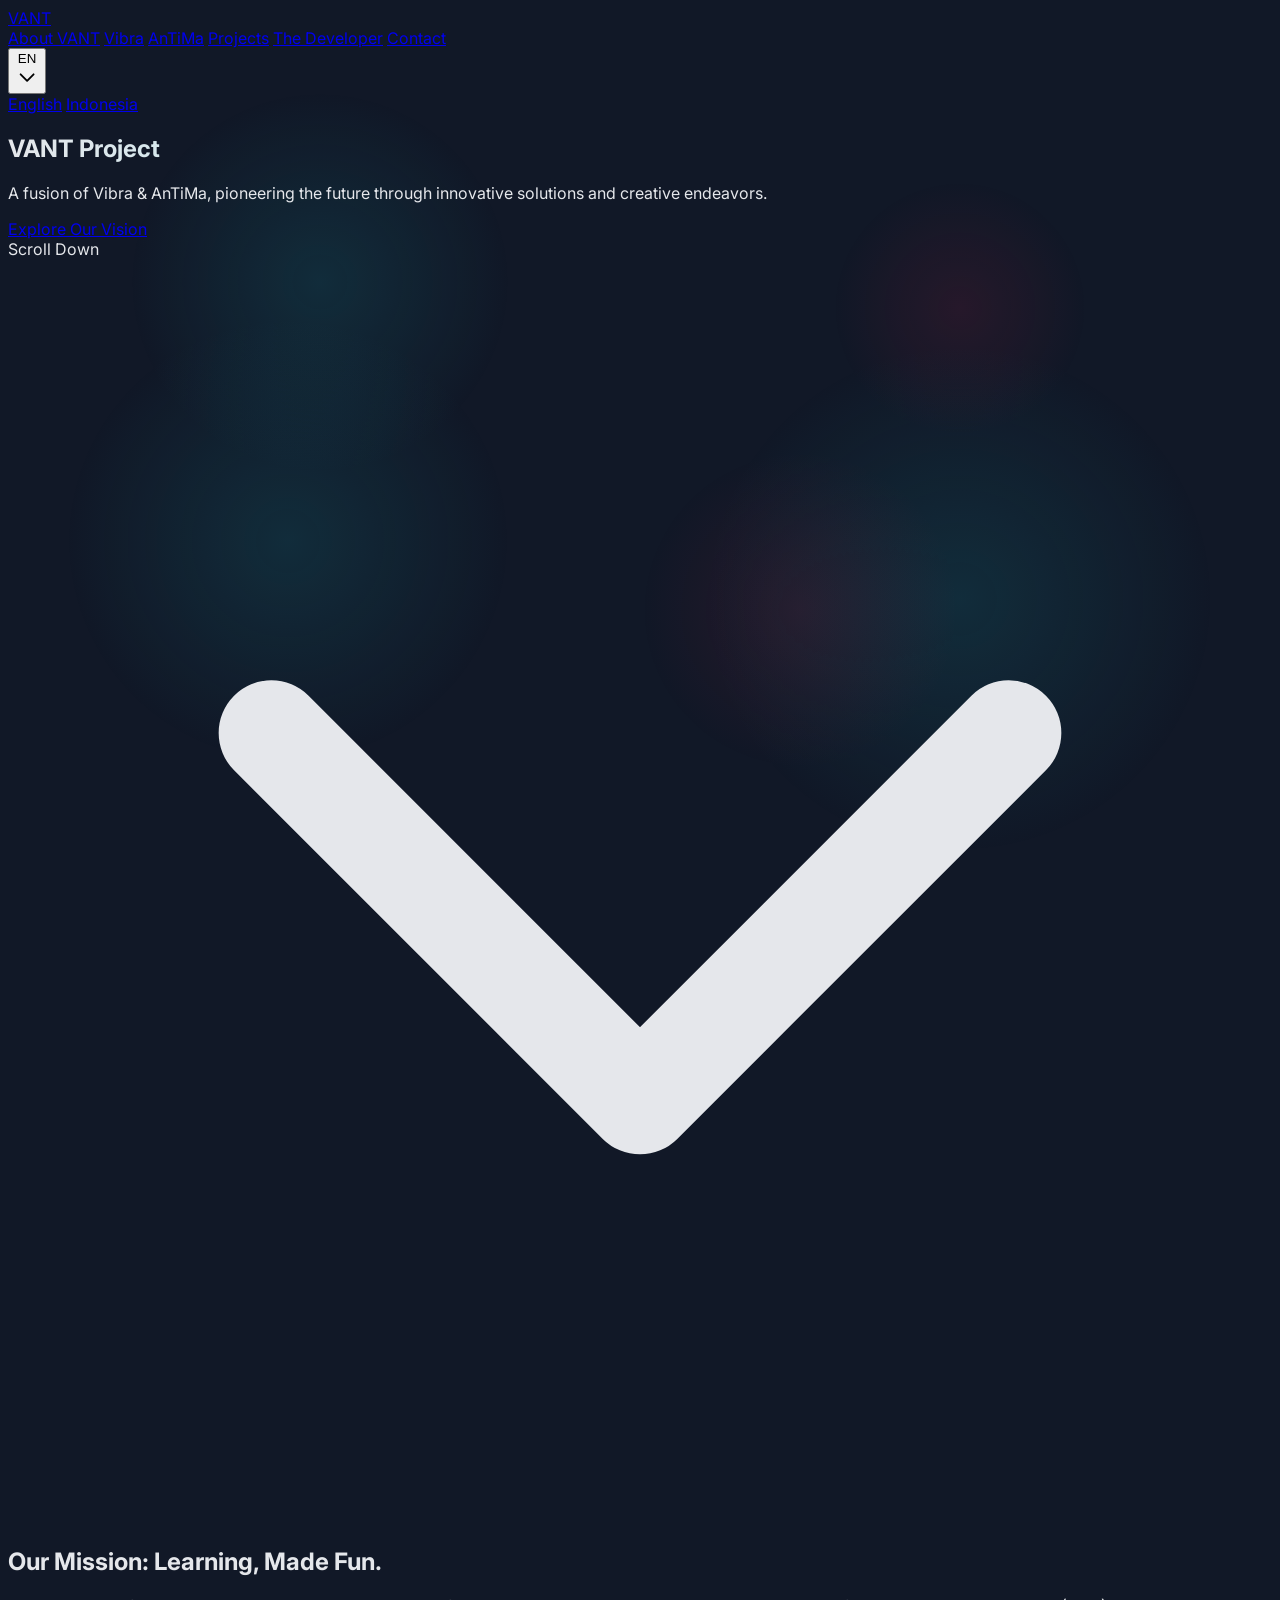
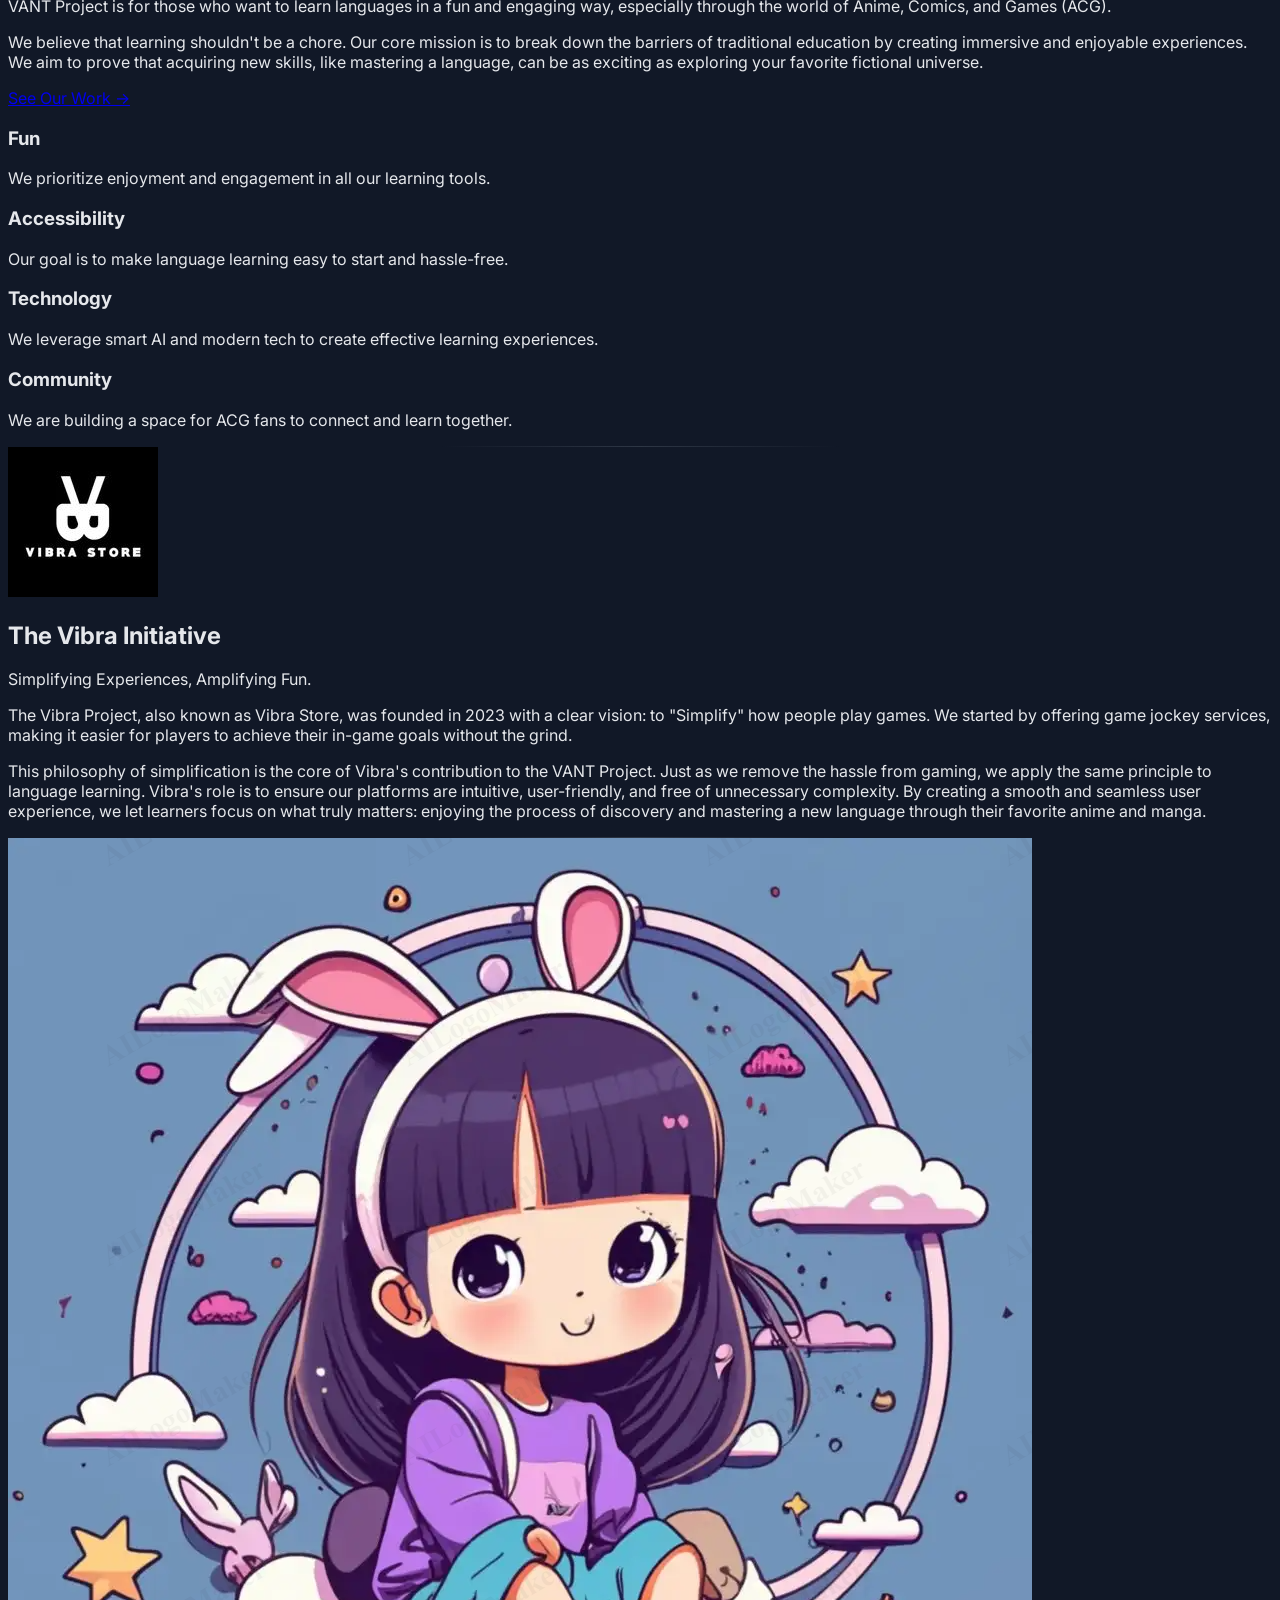
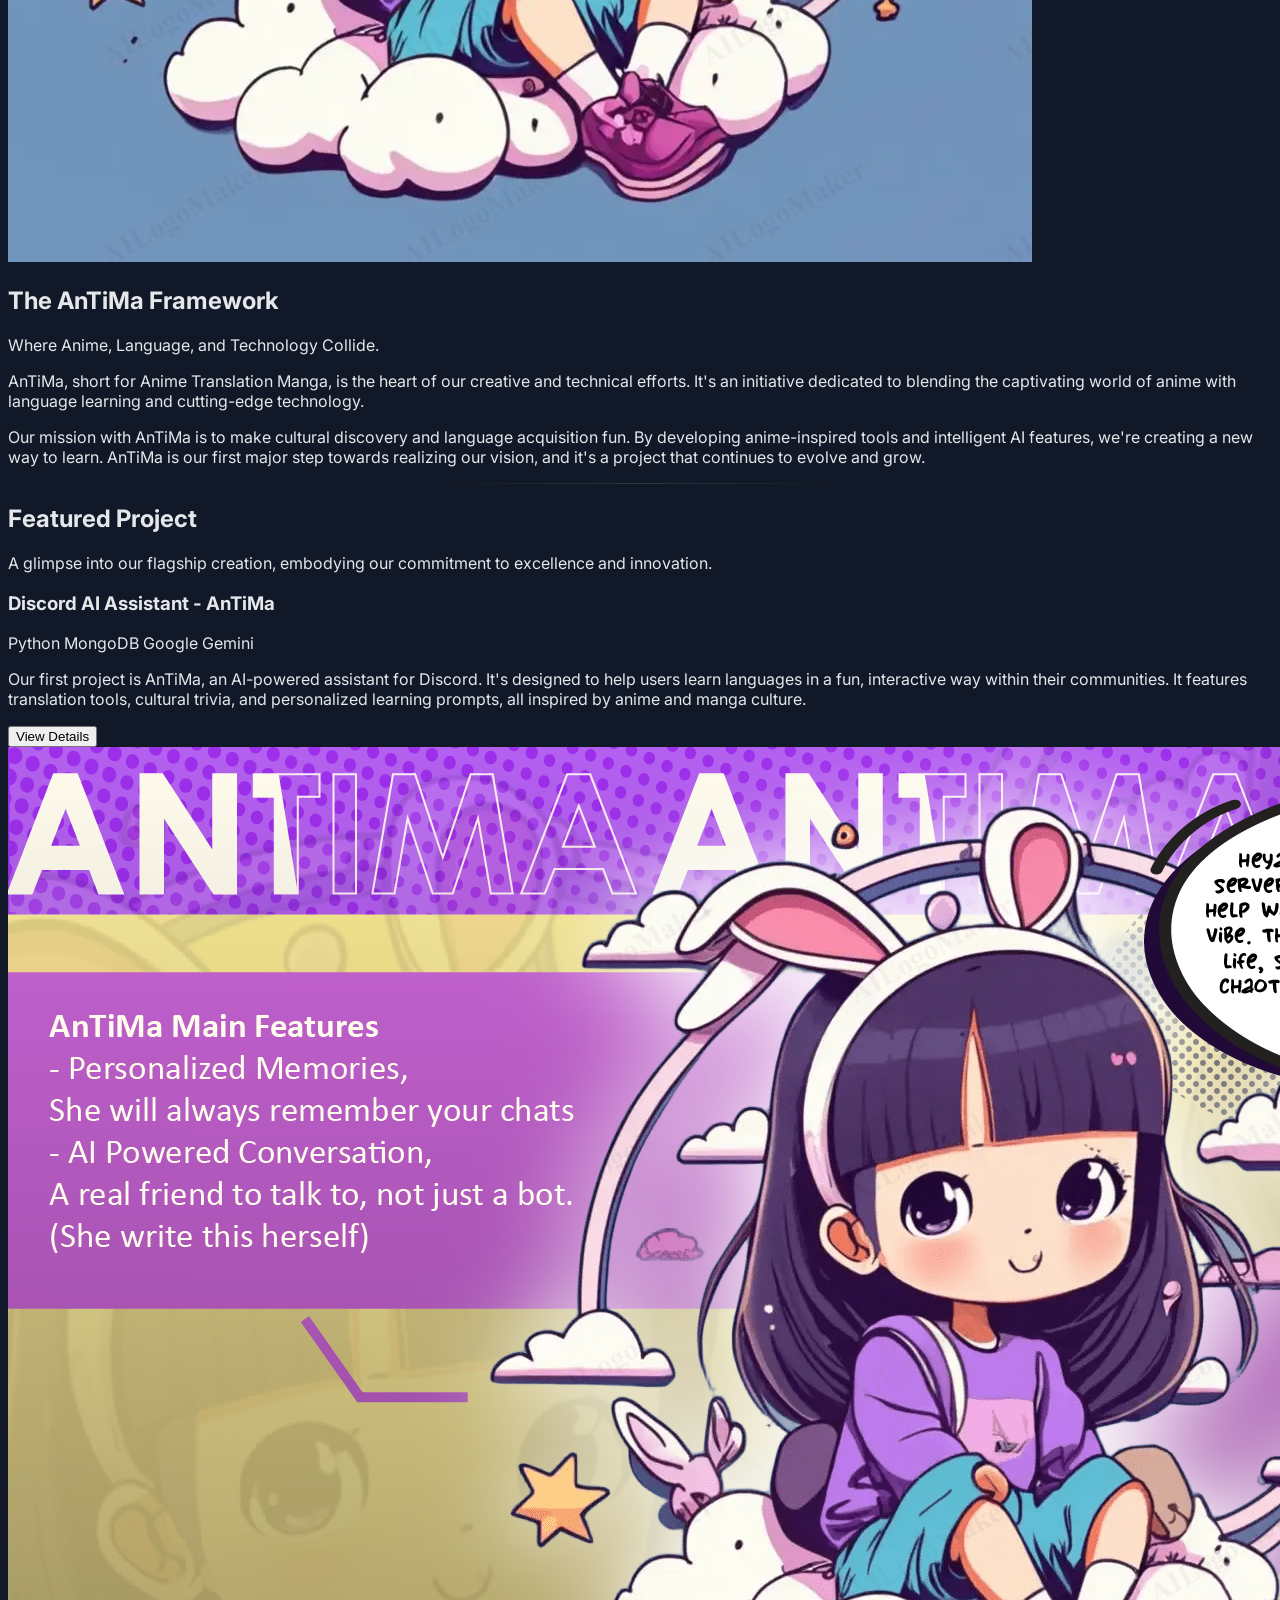
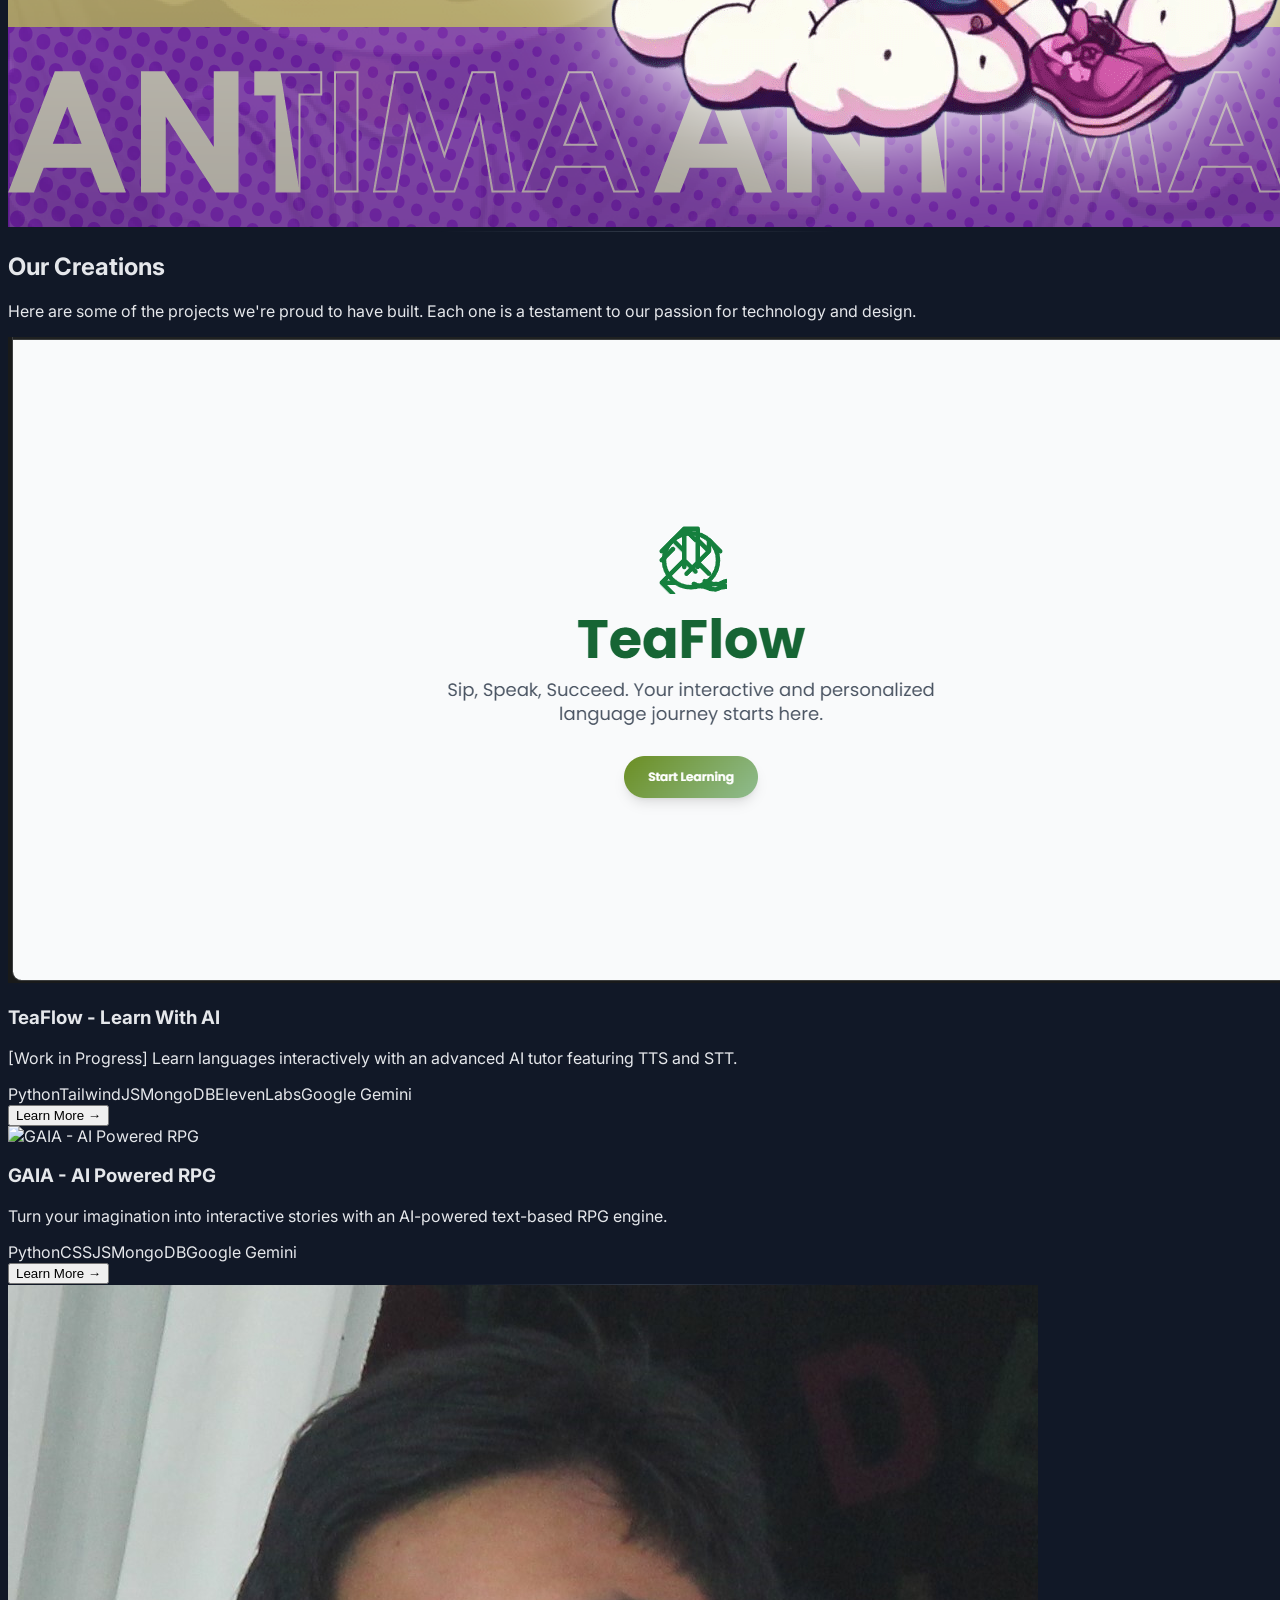
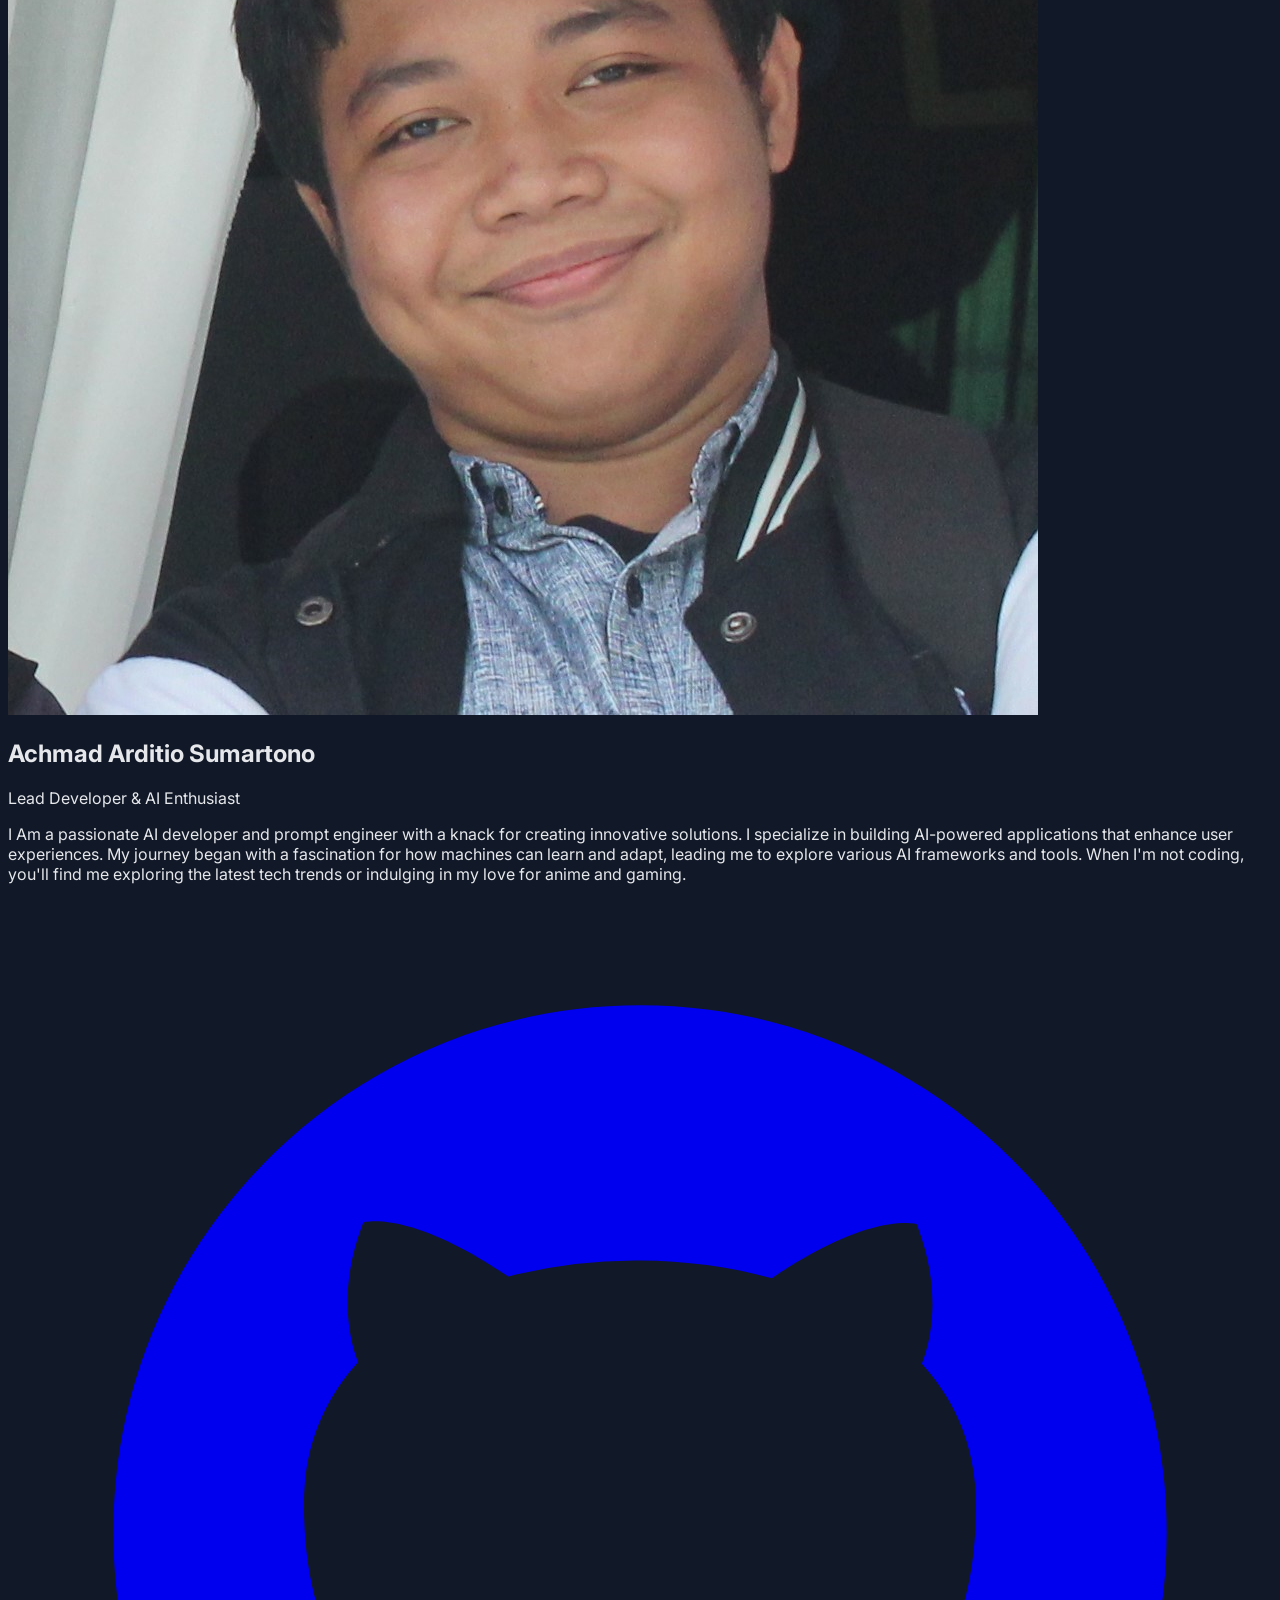
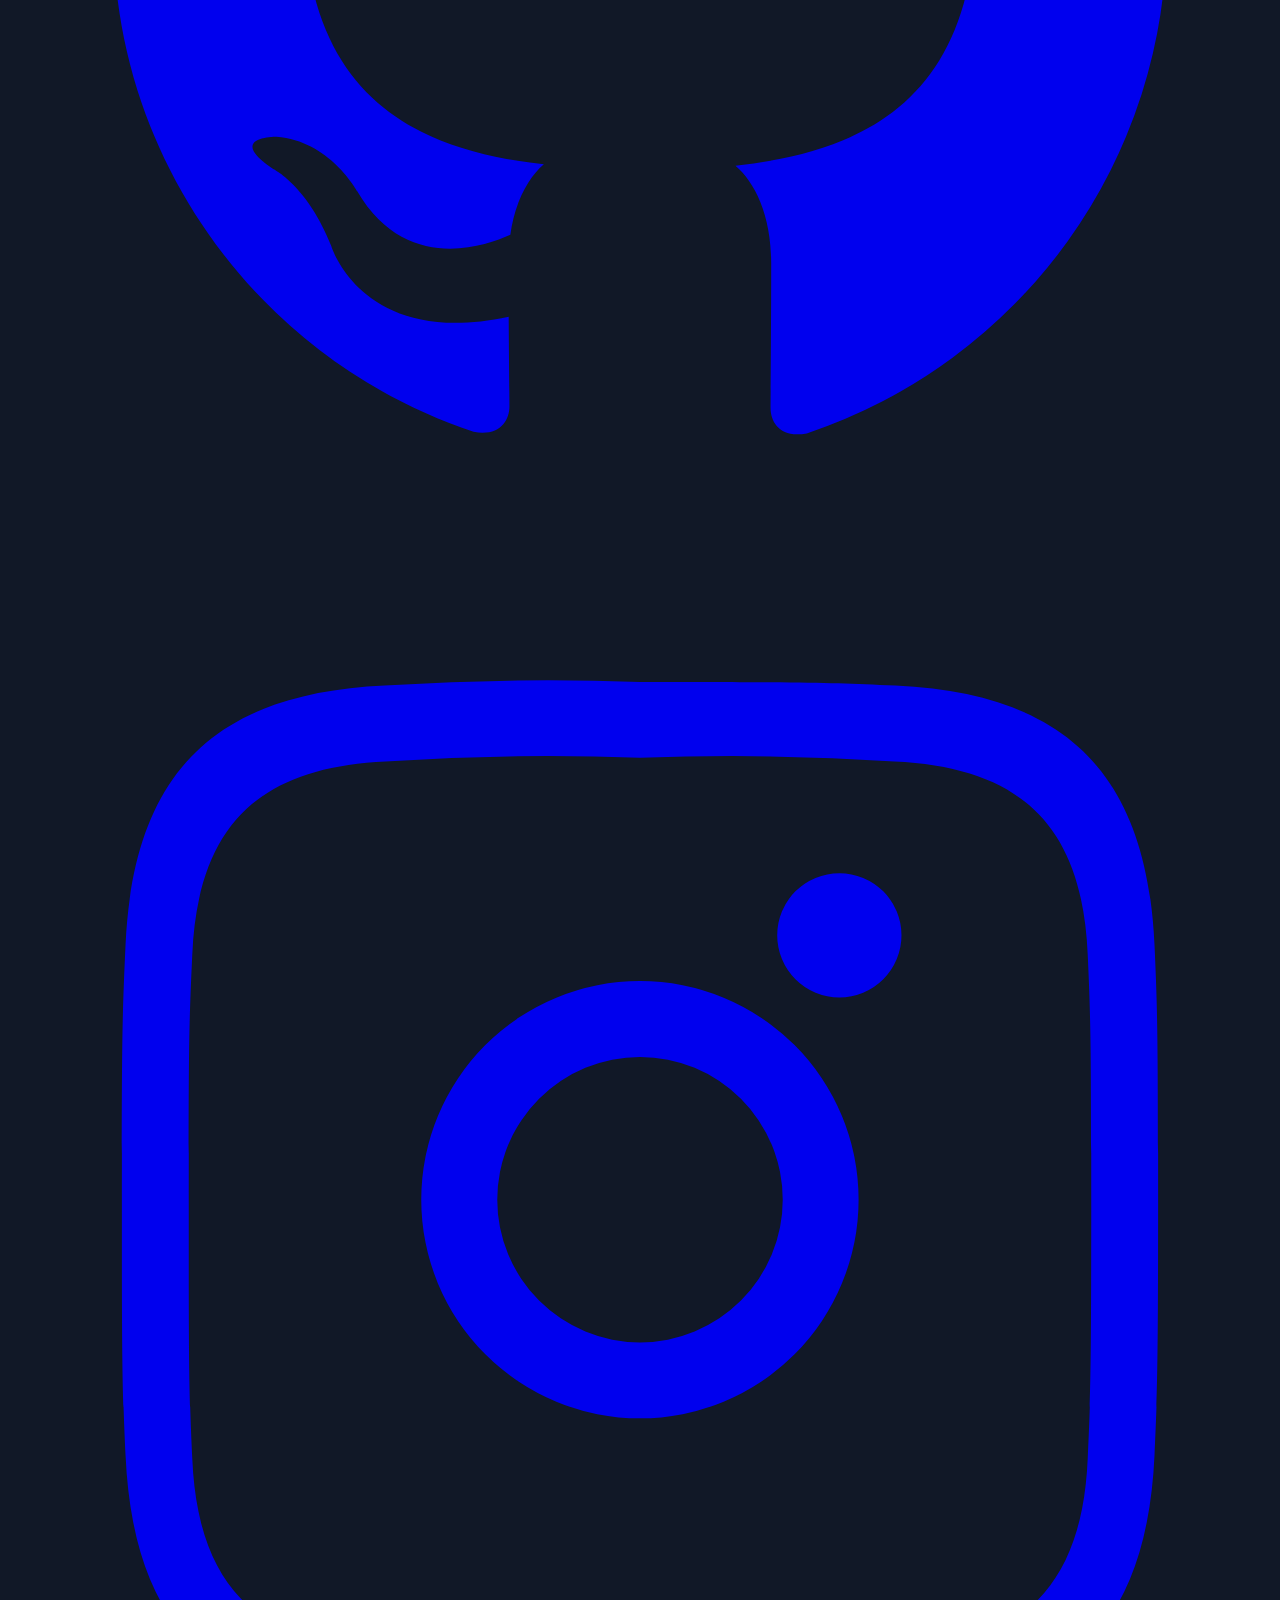
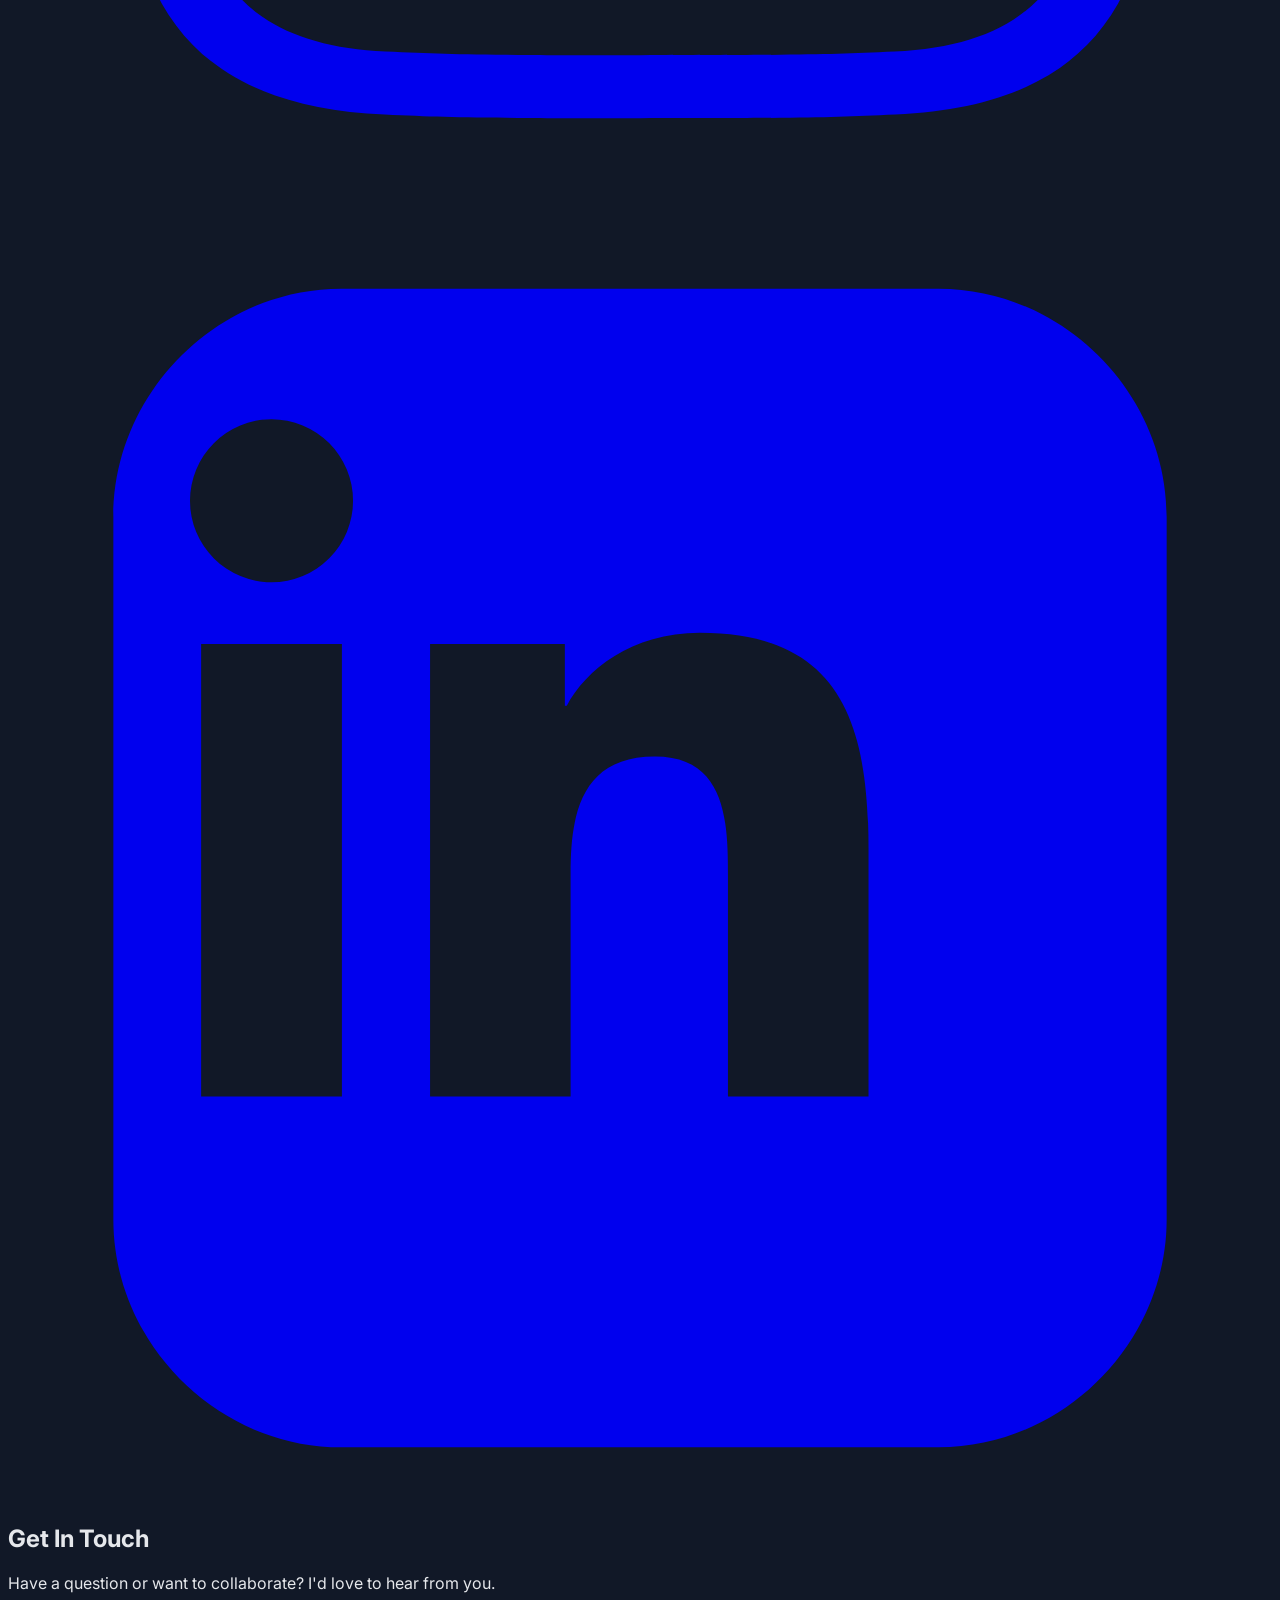
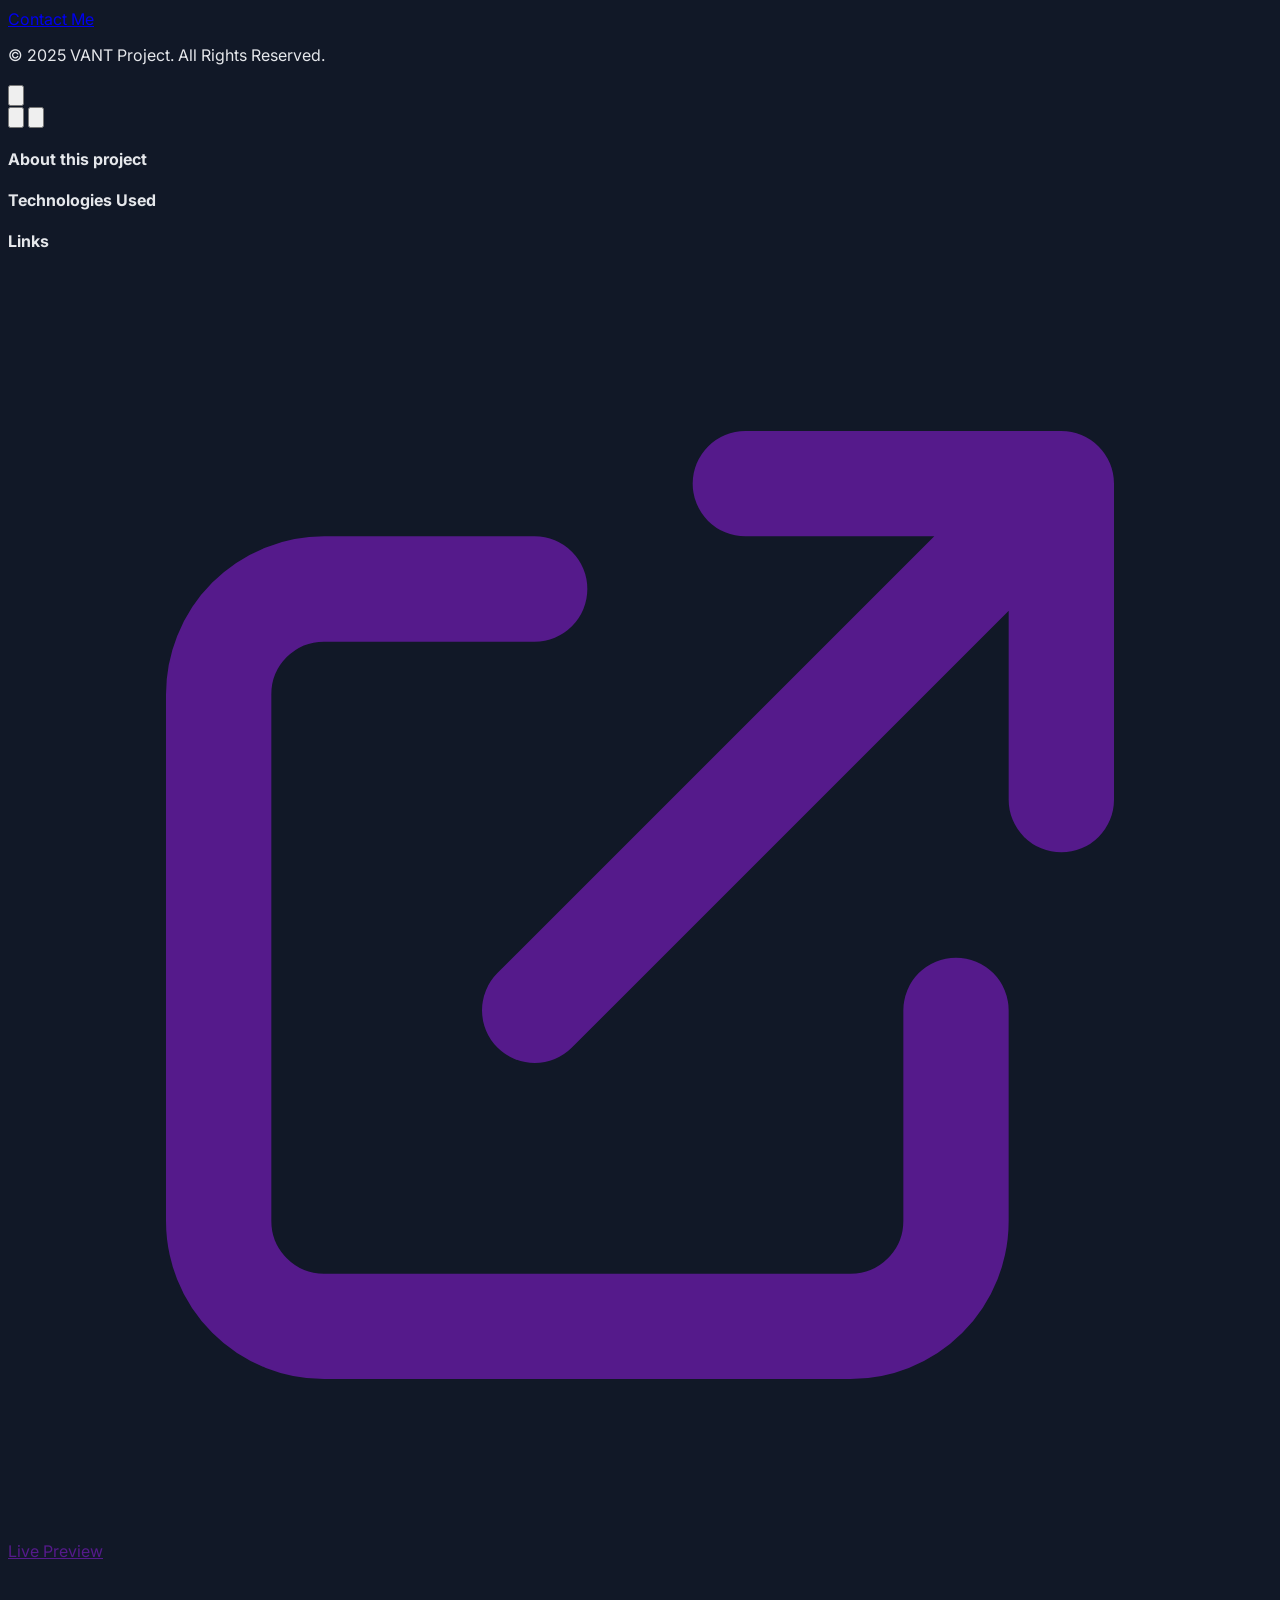
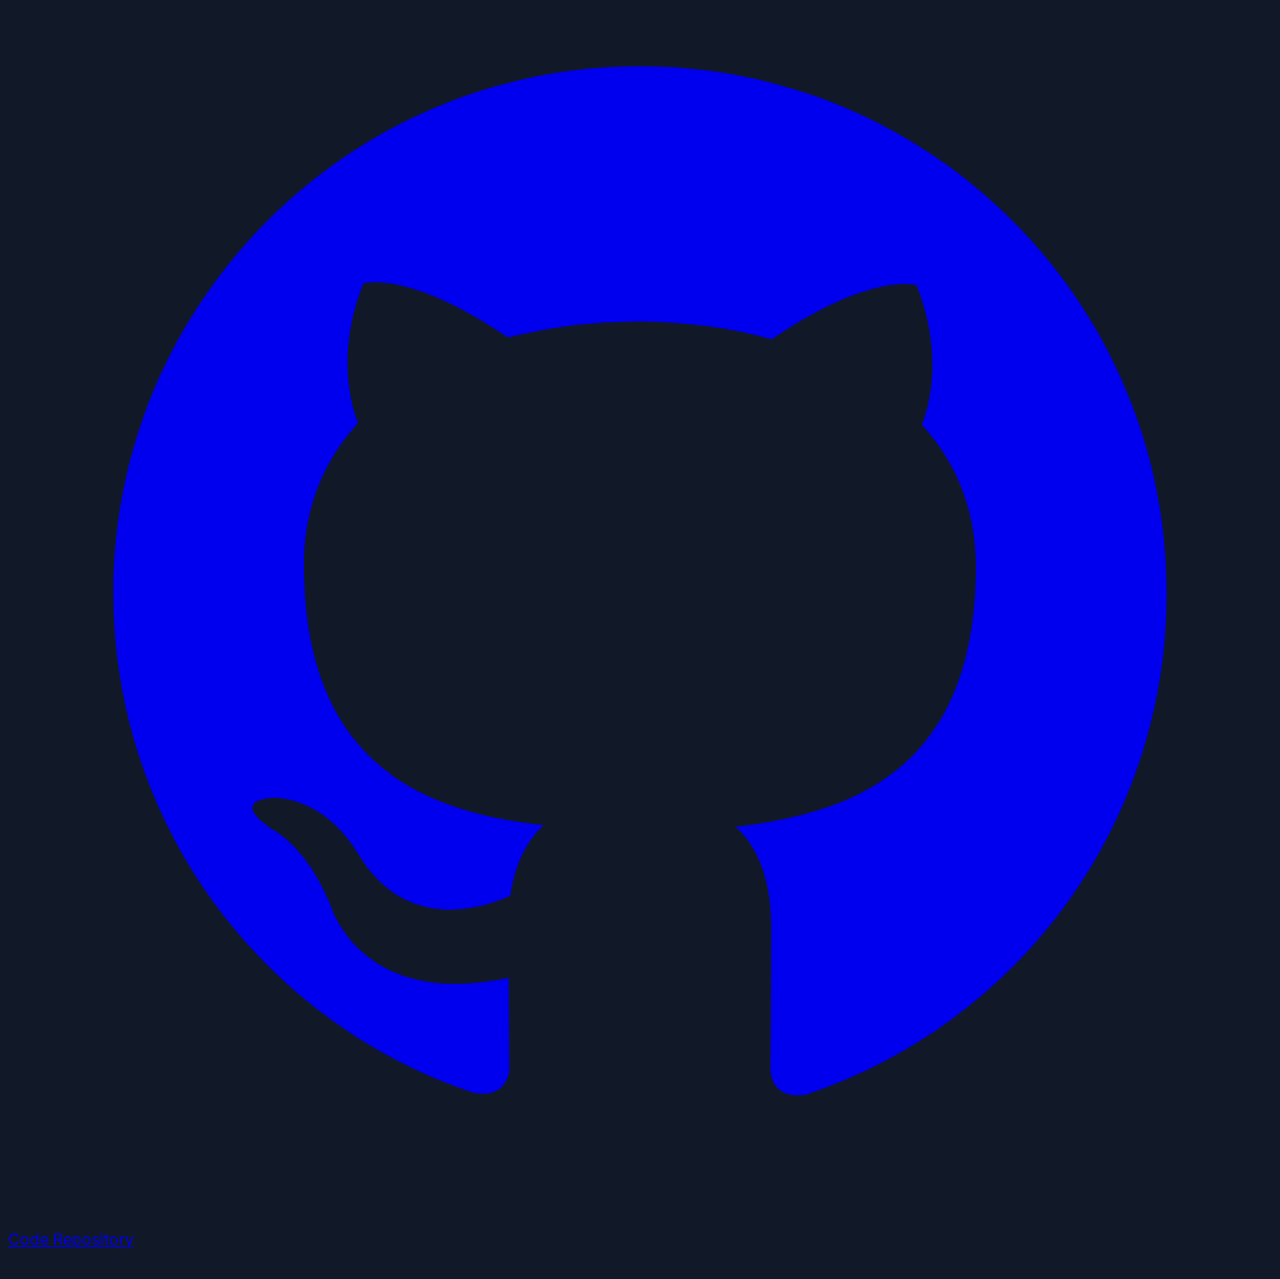
==== commit 81e7b678: "Translation Adjustment" ====
--- a/index.html
+++ b/index.html
@@ -463,9 +463,9 @@
                         I Am a passionate AI developer and prompt engineering with a knack for creating innovative solutions. With a background in computer science and a deep love for technology, I specialize in building AI-powered applications that enhance user experiences. My journey began with a fascination for how machines can learn and adapt, leading me to explore various AI frameworks and tools. Over the years, I've honed my skills in Python, machine learning, and natural language processing, allowing me to bring complex ideas to life. When I'm not coding, you'll find me exploring the latest tech trends or indulging in my love for anime and gaming.
                     </p>
                      <div class="mt-8 flex justify-center gap-6">
-                         <a href="https://github.com/Azurakun" class="text-gray-400 hover:text-white transition-colors card-hover-effect rounded-full"><svg class="w-8 h-8" fill="currentColor" viewBox="0 0 24 24" aria-hidden="true"><path fill-rule="evenodd" d="M12 2C6.477 2 2 6.477 2 12c0 4.418 2.865 8.165 6.839 9.49.5.092.682-.217.682-.482 0-.237-.009-.868-.014-1.703-2.782.605-3.369-1.343-3.369-1.343-.454-1.158-1.11-1.466-1.11-1.466-.908-.62.069-.608.069-.608 1.003.07 1.531 1.03 1.531 1.03.892 1.53 2.341 1.088 2.91.832.092-.647.35-1.088.636-1.338-2.22-.253-4.555-1.113-4.555-4.951 0-1.093.39-1.988 1.03-2.688-.103-.253-.446-1.272.098-2.65 0 0 .84-.27 2.75 1.026A9.564 9.564 0 0112 6.844c.85.004 1.705.115 2.504.337 1.909-1.296 2.747-1.027 2.747-1.027.546 1.379.203 2.398.1 2.651.64.7 1.028 1.595 1.028 2.688 0 3.848-2.338 4.695-4.566 4.943.359.309.678.92.678 1.855 0 1.338-.012 2.419-.012 2.747 0 .268.18.58.688.482A10.001 10.001 0 0022 12c0-5.523-4.477-10-10-10z" clip-rule="evenodd" /></svg></a>
-                         <a href="#" class="text-gray-400 hover:text-white transition-colors card-hover-effect rounded-full"><svg class="w-8 h-8" fill="currentColor" viewBox="0 0 24 24" aria-hidden="true"><path d="M8.29 20.251c7.547 0 11.675-6.253 11.675-11.675 0-.178 0-.355-.012-.53A8.348 8.348 0 0022 5.92a8.19 8.19 0 01-2.357.646 4.118 4.118 0 001.804-2.27 8.224 8.224 0 01-2.605.996 4.107 4.107 0 00-6.993 3.743 11.65 11.65 0 01-8.457-4.287 4.106 4.106 0 001.27 5.477A4.072 4.072 0 012.8 9.71v.052a4.105 4.105 0 003.292 4.022 4.095 4.095 0 01-1.853.07 4.108 4.108 0 003.834 2.85A8.233 8.233 0 012 18.407a11.616 11.616 0 006.29 1.84" /></svg></a>
-                         <a href="#" class="text-gray-400 hover:text-white transition-colors card-hover-effect rounded-full"><svg class="w-8 h-8" fill="currentColor" viewBox="0 0 24 24" aria-hidden="true"><path fill-rule="evenodd" d="M16.338 16.338H13.67V12.16c0-.995-.017-2.277-1.387-2.277-1.39 0-1.601 1.086-1.601 2.206v4.248H8.014v-8.59h2.559v1.174h.037c.356-.675 1.227-1.387 2.526-1.387 2.703 0 3.203 1.778 3.203 4.092v4.711zM5.005 6.575a1.548 1.548 0 11-.003-3.096 1.548 1.548 0 01.003 3.096zm-1.337 9.763H6.34v-8.59H3.667v8.59zM17.668 1H6.328C3.965 1 2 2.985 2 5.332v13.336C2 21.015 3.965 23 6.328 23h11.34c2.364 0 4.332-1.985 4.332-4.332V5.332C22 2.985 20.032 1 17.668 1z" clip-rule="evenodd" /></svg></a>
+                         <a href="https://github.com/Azurakun" target="_blank" rel="noopener noreferrer" class="text-gray-400 hover:text-white transition-colors card-hover-effect rounded-full"><svg class="w-8 h-8" fill="currentColor" viewBox="0 0 24 24" aria-hidden="true"><path fill-rule="evenodd" d="M12 2C6.477 2 2 6.477 2 12c0 4.418 2.865 8.165 6.839 9.49.5.092.682-.217.682-.482 0-.237-.009-.868-.014-1.703-2.782.605-3.369-1.343-3.369-1.343-.454-1.158-1.11-1.466-1.11-1.466-.908-.62.069-.608.069-.608 1.003.07 1.531 1.03 1.531 1.03.892 1.53 2.341 1.088 2.91.832.092-.647.35-1.088.636-1.338-2.22-.253-4.555-1.113-4.555-4.951 0-1.093.39-1.988 1.03-2.688-.103-.253-.446-1.272.098-2.65 0 0 .84-.27 2.75 1.026A9.564 9.564 0 0112 6.844c.85.004 1.705.115 2.504.337 1.909-1.296 2.747-1.027 2.747-1.027.546 1.379.203 2.398.1 2.651.64.7 1.028 1.595 1.028 2.688 0 3.848-2.338 4.695-4.566 4.943.359.309.678.92.678 1.855 0 1.338-.012 2.419-.012 2.747 0 .268.18.58.688.482A10.001 10.001 0 0022 12c0-5.523-4.477-10-10-10z" clip-rule="evenodd" /></svg></a>
+                         <a href="https://www.instagram.com/achmad_arditio/" target="_blank" rel="noopener noreferrer" class="text-gray-400 hover:text-white transition-colors card-hover-effect rounded-full"><svg xmlns="http://www.w3.org/2000/svg" class="w-8 h-8" fill="currentColor" viewBox="0 0 24 24" aria-hidden="true"><path fill-rule="evenodd" d="M12 2.163c3.204 0 3.584.012 4.85.07 3.252.148 4.771 1.691 4.919 4.919.058 1.265.069 1.645.069 4.849 0 3.205-.012 3.584-.069 4.849-.149 3.225-1.664 4.771-4.919 4.919-1.266.058-1.644.07-4.85.07-3.204 0-3.584-.012-4.849-.07-3.26-.149-4.771-1.699-4.919-4.92-.058-1.265-.07-1.644-.07-4.849 0-3.204.013-3.583.07-4.849.149-3.227 1.664-4.771 4.919-4.919A48.243 48.243 0 0112 2.163zm0 1.441a46.817 46.817 0 00-4.832.069c-2.413.111-3.564 1.229-3.669 3.669-.057 1.25-.067 1.605-.067 4.782s.01 3.532.067 4.782c.105 2.44 1.256 3.558 3.669 3.669 1.266.057 1.604.067 4.832.067 3.229 0 3.566-.01 4.832-.067 2.413-.111 3.564-1.229 3.669-3.669.057-1.25.067-1.605.067-4.782s-.01-3.532-.067-4.782c-.105-2.44-1.256-3.558-3.669-3.669A46.82 46.82 0 0012 3.604zm0 4.238a4.152 4.152 0 100 8.304 4.152 4.152 0 000-8.304zm0 6.862a2.71 2.71 0 110-5.42 2.71 2.71 0 010 5.42zm4.965-7.73a1.18 1.18 0 10-2.36 0 1.18 1.18 0 002.36 0z" clip-rule="evenodd" /></svg></a>
+                         <a href="https://www.linkedin.com/in/achmad-arditio-sumartono/" target="_blank" rel="noopener noreferrer" class="text-gray-400 hover:text-white transition-colors card-hover-effect rounded-full"><svg class="w-8 h-8" fill="currentColor" viewBox="0 0 24 24" aria-hidden="true"><path fill-rule="evenodd" d="M16.338 16.338H13.67V12.16c0-.995-.017-2.277-1.387-2.277-1.39 0-1.601 1.086-1.601 2.206v4.248H8.014v-8.59h2.559v1.174h.037c.356-.675 1.227-1.387 2.526-1.387 2.703 0 3.203 1.778 3.203 4.092v4.711zM5.005 6.575a1.548 1.548 0 11-.003-3.096 1.548 1.548 0 01.003 3.096zm-1.337 9.763H6.34v-8.59H3.667v8.59zM17.668 1H6.328C3.965 1 2 2.985 2 5.332v13.336C2 21.015 3.965 23 6.328 23h11.34c2.364 0 4.332-1.985 4.332-4.332V5.332C22 2.985 20.032 1 17.668 1z" clip-rule="evenodd" /></svg></a>
                     </div>
                 </div>
             </div>
@@ -478,7 +478,7 @@
                 <p class="text-slate-300 max-w-xl mx-auto mb-8" data-key="contact-subtitle">
                     Have a question or want to collaborate? I'd love to hear from you.
                 </p>
-                <a href="mailto:achmadarditios@gmail.com" class="bg-cyan-600 text-white font-bold py-3 px-8 rounded-lg text-lg hover:bg-cyan-500 transition-transform transform hover:scale-105 duration-300 ease-in-out" data-key="contact-button">
+                <a href="mailto:achmadarditios@gmail.com" target="_blank" rel="noopener noreferrer" class="bg-cyan-600 text-white font-bold py-3 px-8 rounded-lg text-lg hover:bg-cyan-500 transition-transform transform hover:scale-105 duration-300 ease-in-out" data-key="contact-button">
                     Contact Me
                 </a>
              </div>
@@ -530,11 +530,11 @@
                         <div class="mt-6">
                            <h4 class="text-xl font-bold text-white mb-3" data-key="modal-links-title">Links</h4>
                            <div class="flex flex-col space-y-3">
-                             <a id="modal-live-link" href="#" target="_blank" class="flex items-center gap-2 text-cyan-400 hover:text-cyan-300">
+                             <a id="modal-live-link" href="" target="_blank" rel="noopener noreferrer" class="flex items-center gap-2 text-cyan-400 hover:text-cyan-300">
                                <svg xmlns="http://www.w3.org/2000/svg" class="h-5 w-5" fill="none" viewBox="0 0 24 24" stroke="currentColor"><path stroke-linecap="round" stroke-linejoin="round" stroke-width="2" d="M10 6H6a2 2 0 00-2 2v10a2 2 0 002 2h10a2 2 0 002-2v-4M14 4h6m0 0v6m0-6L10 14"></path></svg>
                                <span data-key="modal-live-link">Live Preview</span>
                              </a>
-                             <a id="modal-repo-link" href="#" target="_blank" class="flex items-center gap-2 text-cyan-400 hover:text-cyan-300">
+                             <a id="modal-repo-link" href="https://github.com/Azurakun/AnTiMa" target="_blank" rel="noopener noreferrer" class="flex items-center gap-2 text-cyan-400 hover:text-cyan-300">
                                <svg class="w-5 h-5" fill="currentColor" viewBox="0 0 24 24"><path fill-rule="evenodd" d="M12 2C6.477 2 2 6.477 2 12c0 4.418 2.865 8.165 6.839 9.49.5.092.682-.217.682-.482 0-.237-.009-.868-.014-1.703-2.782.605-3.369-1.343-3.369-1.343-.454-1.158-1.11-1.466-1.11-1.466-.908-.62.069-.608.069-.608 1.003.07 1.531 1.03 1.531 1.03.892 1.53 2.341 1.088 2.91.832.092-.647.35-1.088.636-1.338-2.22-.253-4.555-1.113-4.555-4.951 0-1.093.39-1.988 1.03-2.688-.103-.253-.446-1.272.098-2.65 0 0 .84-.27 2.75 1.026A9.564 9.564 0 0112 6.844c.85.004 1.705.115 2.504.337 1.909-1.296 2.747-1.027 2.747-1.027.546 1.379.203 2.398.1 2.651.64.7 1.028 1.595 1.028 2.688 0 3.848-2.338 4.695-4.566 4.943.359.309.678.92.678 1.855 0 1.338-.012 2.419-.012 2.747 0 .268.18.58.688.482A10.001 10.001 0 0022 12c0-5.523-4.477-10-10-10z" clip-rule="evenodd" /></svg>
                                <span data-key="modal-repo-link">Code Repository</span>
                              </a>
@@ -659,7 +659,7 @@
                     'card-learn-more': 'Selengkapnya →',
                     'dev-name': 'Achmad Arditio Sumartono',
                     'dev-title': 'Pengembang Utama & AI Enthusiast',
-                    'dev-bio': "Saya adalah seorang pengembang AI dan insinyur prompt yang bersemangat, dengan keahlian dalam menciptakan solusi inovatif. Saya spesialis dalam mengembangkan aplikasi yang didukung AI untuk meningkatkan pengalaman pengguna. Perjalanan saya dimulai dengan ketertarikan pada cara mesin belajar dan beradaptasi, yang mendorong saya untuk menjelajahi berbagai kerangka kerja dan alat AI. Saat tidak sedang mengoding, Anda akan menemukan saya menjelajahi tren teknologi terbaru atau menikmati hobi saya dalam anime dan gaming.",
+                    'dev-bio': "Saya adalah seorang AI Developer dan Prompt Engineer yang bersemangat, dengan keahlian dalam menciptakan solusi inovatif. Saya spesialis dalam mengembangkan aplikasi yang didukung AI untuk meningkatkan pengalaman pengguna. Perjalanan saya dimulai dengan ketertarikan pada cara mesin belajar dan beradaptasi, yang mendorong saya untuk menjelajahi berbagai kerangka kerja dan alat AI. Saat tidak sedang mengoding, Anda akan menemukan saya menjelajahi tren teknologi terbaru atau menikmati hobi saya dalam anime dan gaming.",
                     'contact-title': 'Hubungi Kami',
                     'contact-subtitle': 'Punya pertanyaan atau ingin berkolaborasi? Saya ingin sekali mendengar dari Anda.',
                     'contact-button': 'Hubungi Saya',
@@ -1062,3 +1062,4 @@
     </script>
 </body>
 </html>
+
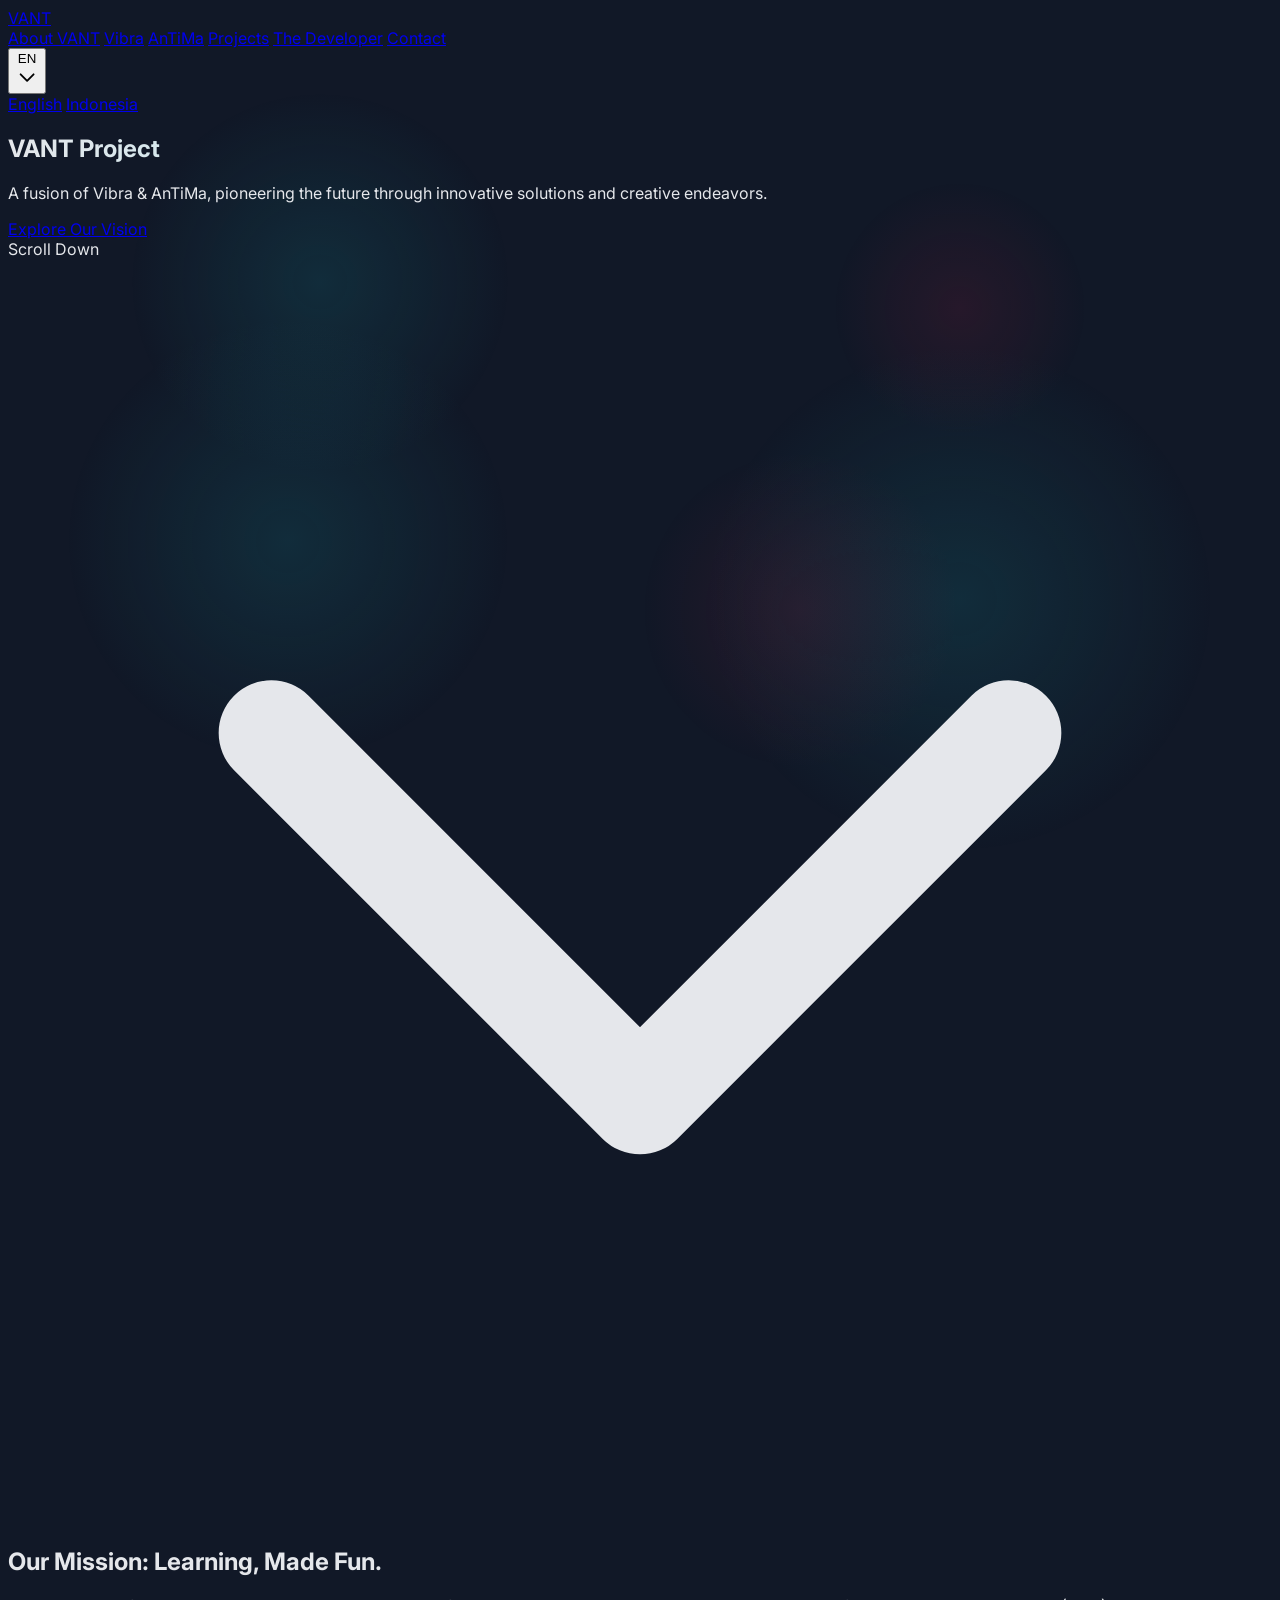
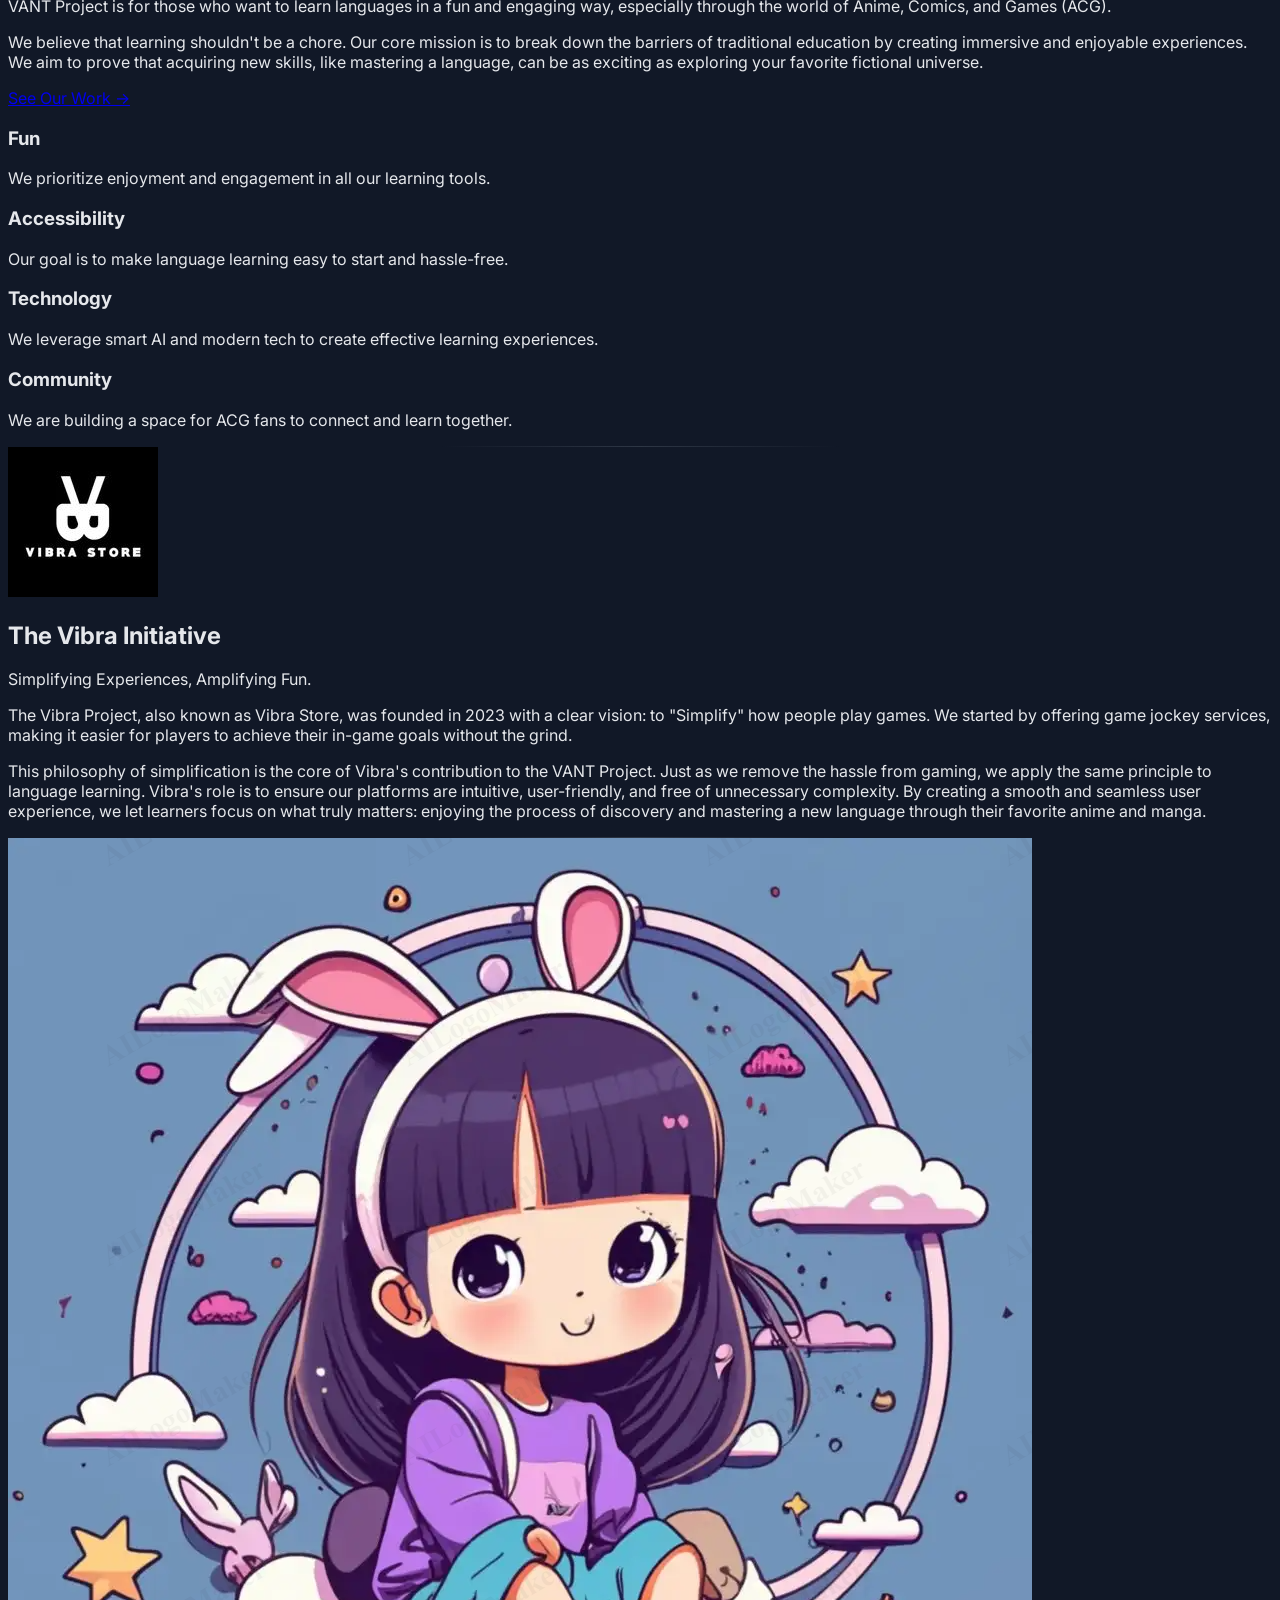
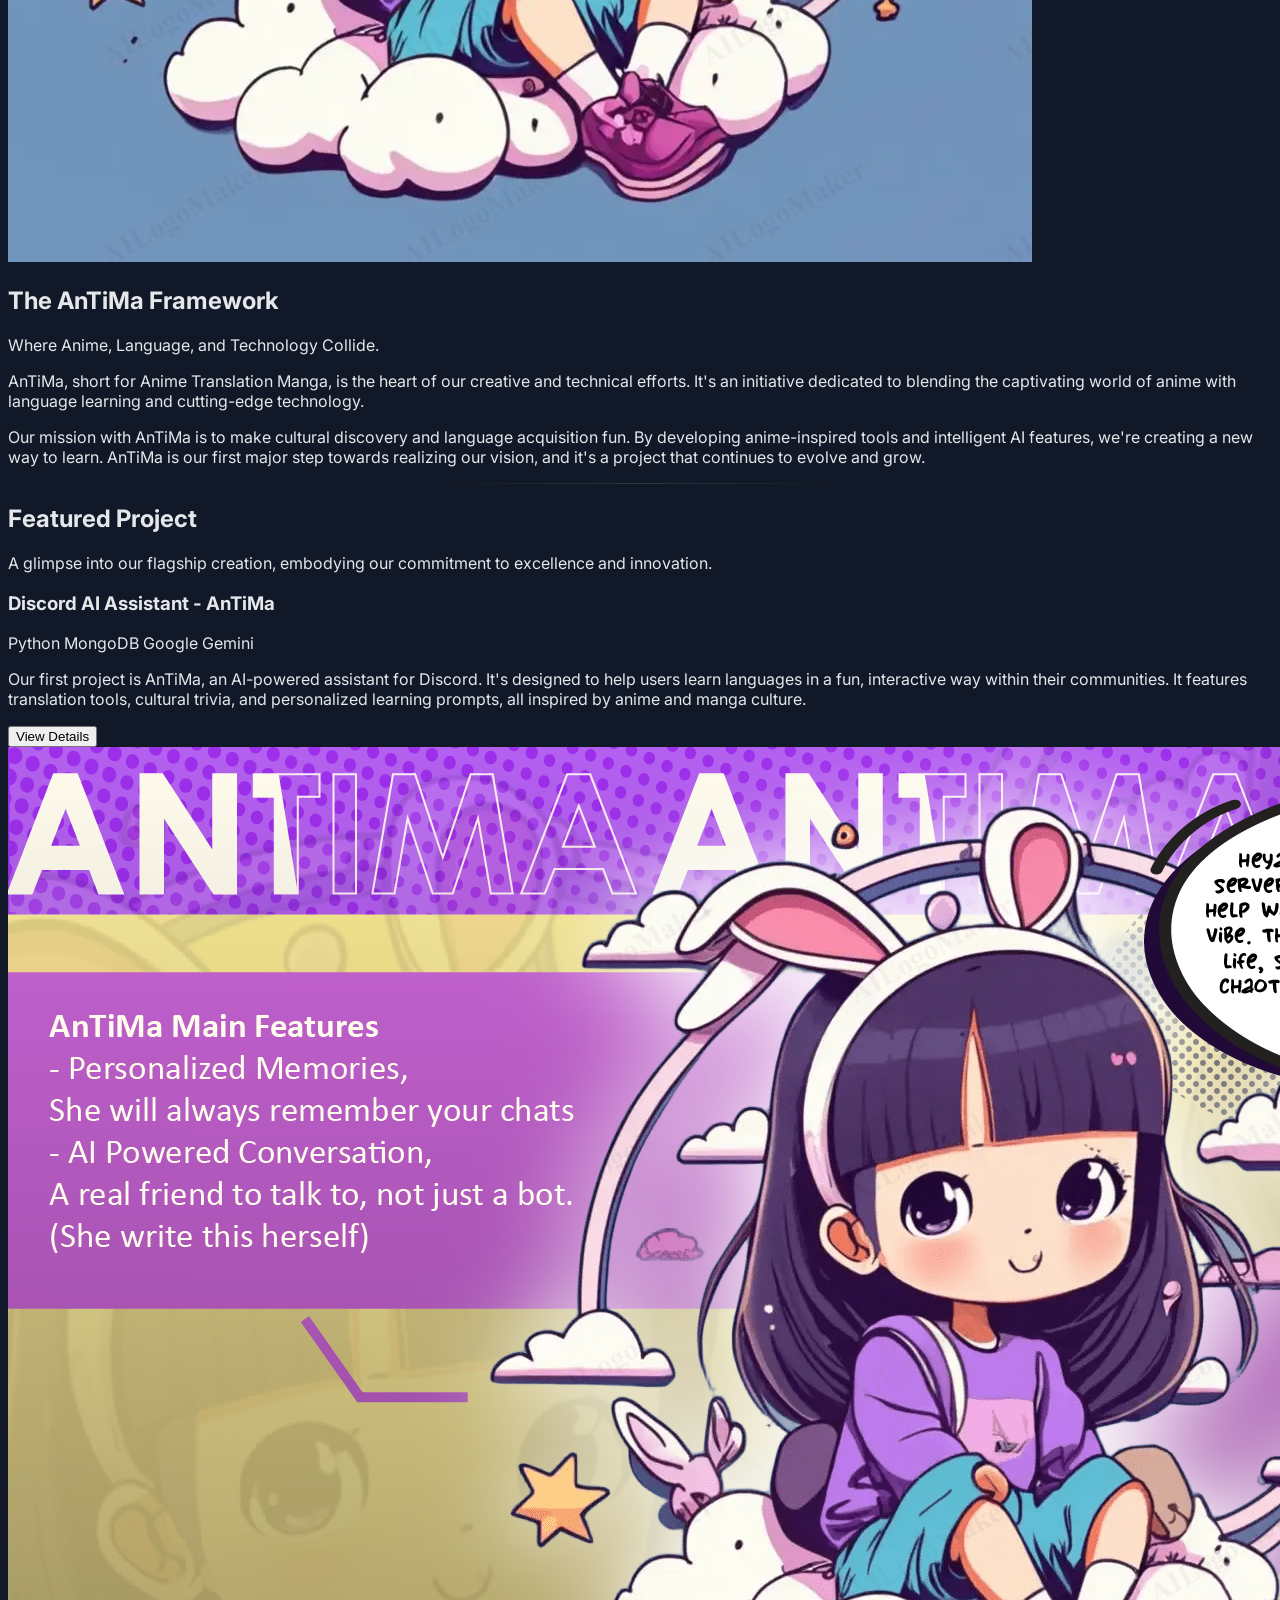
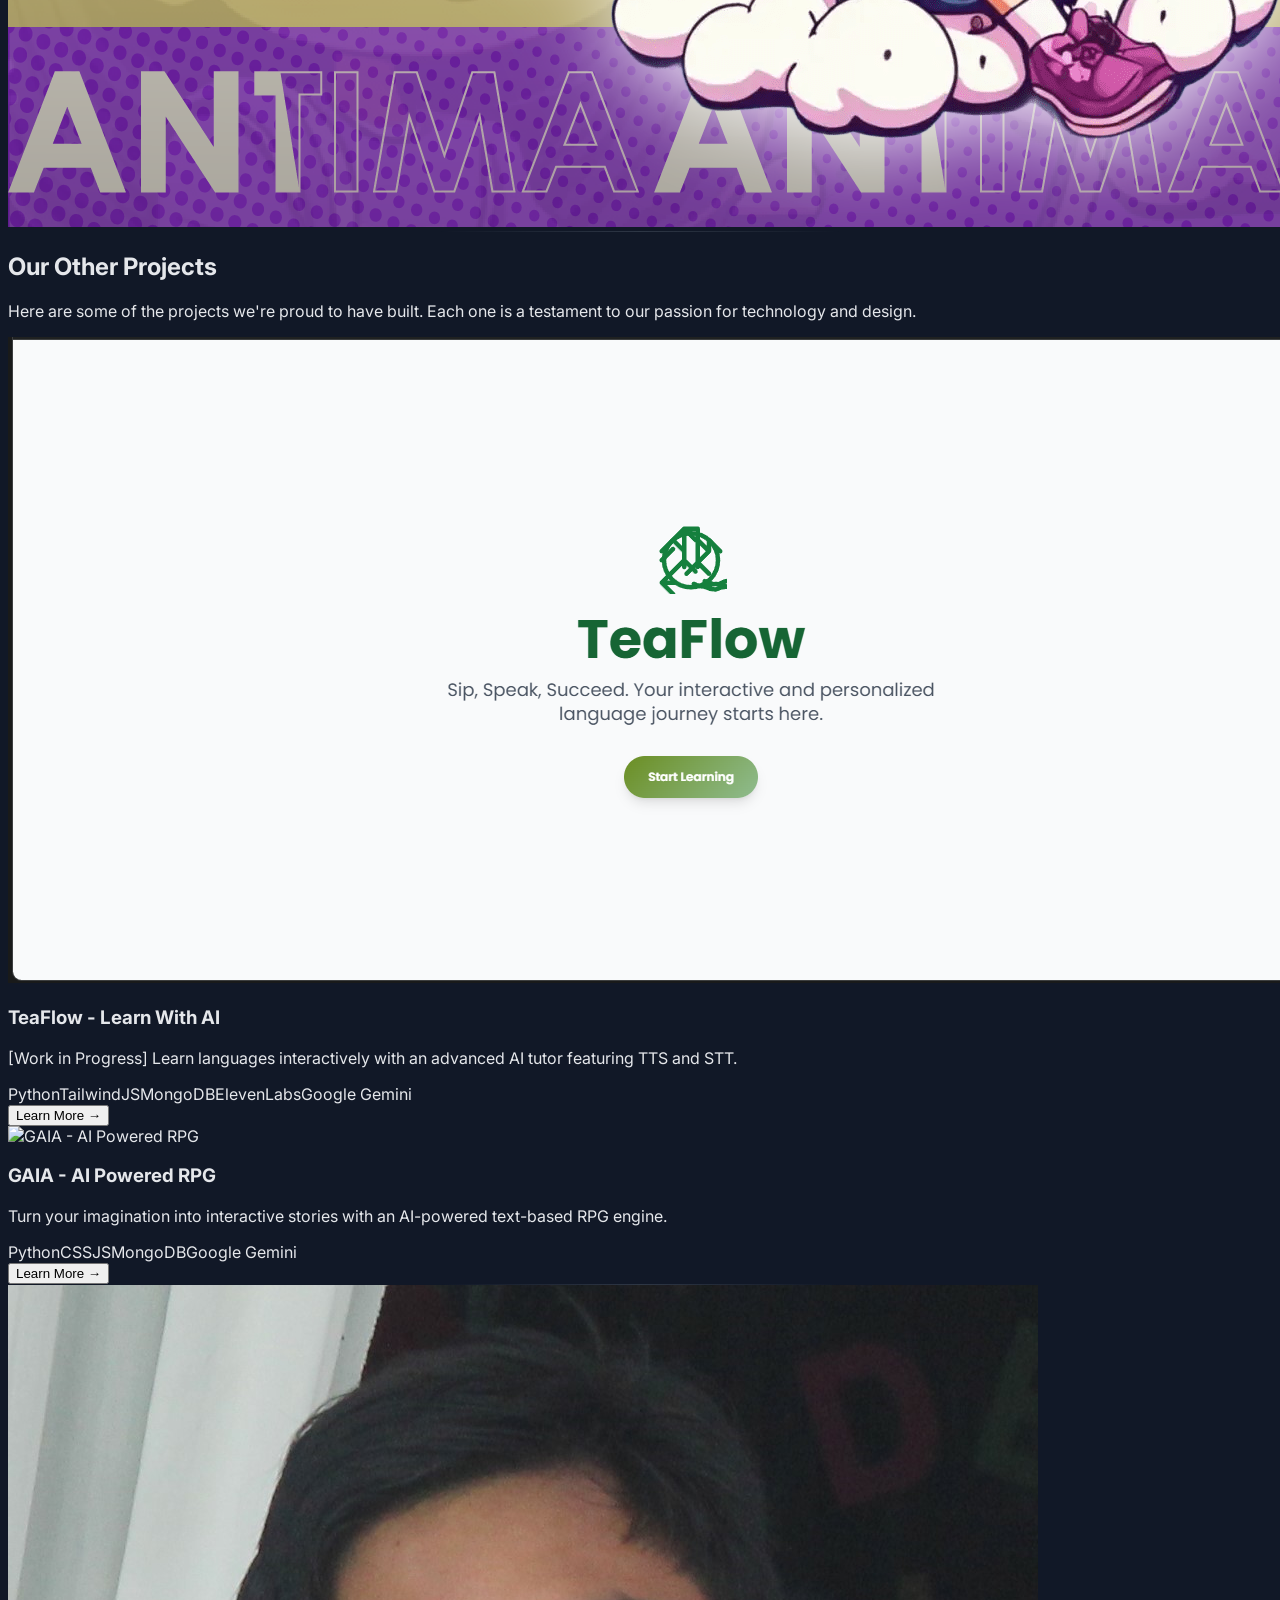
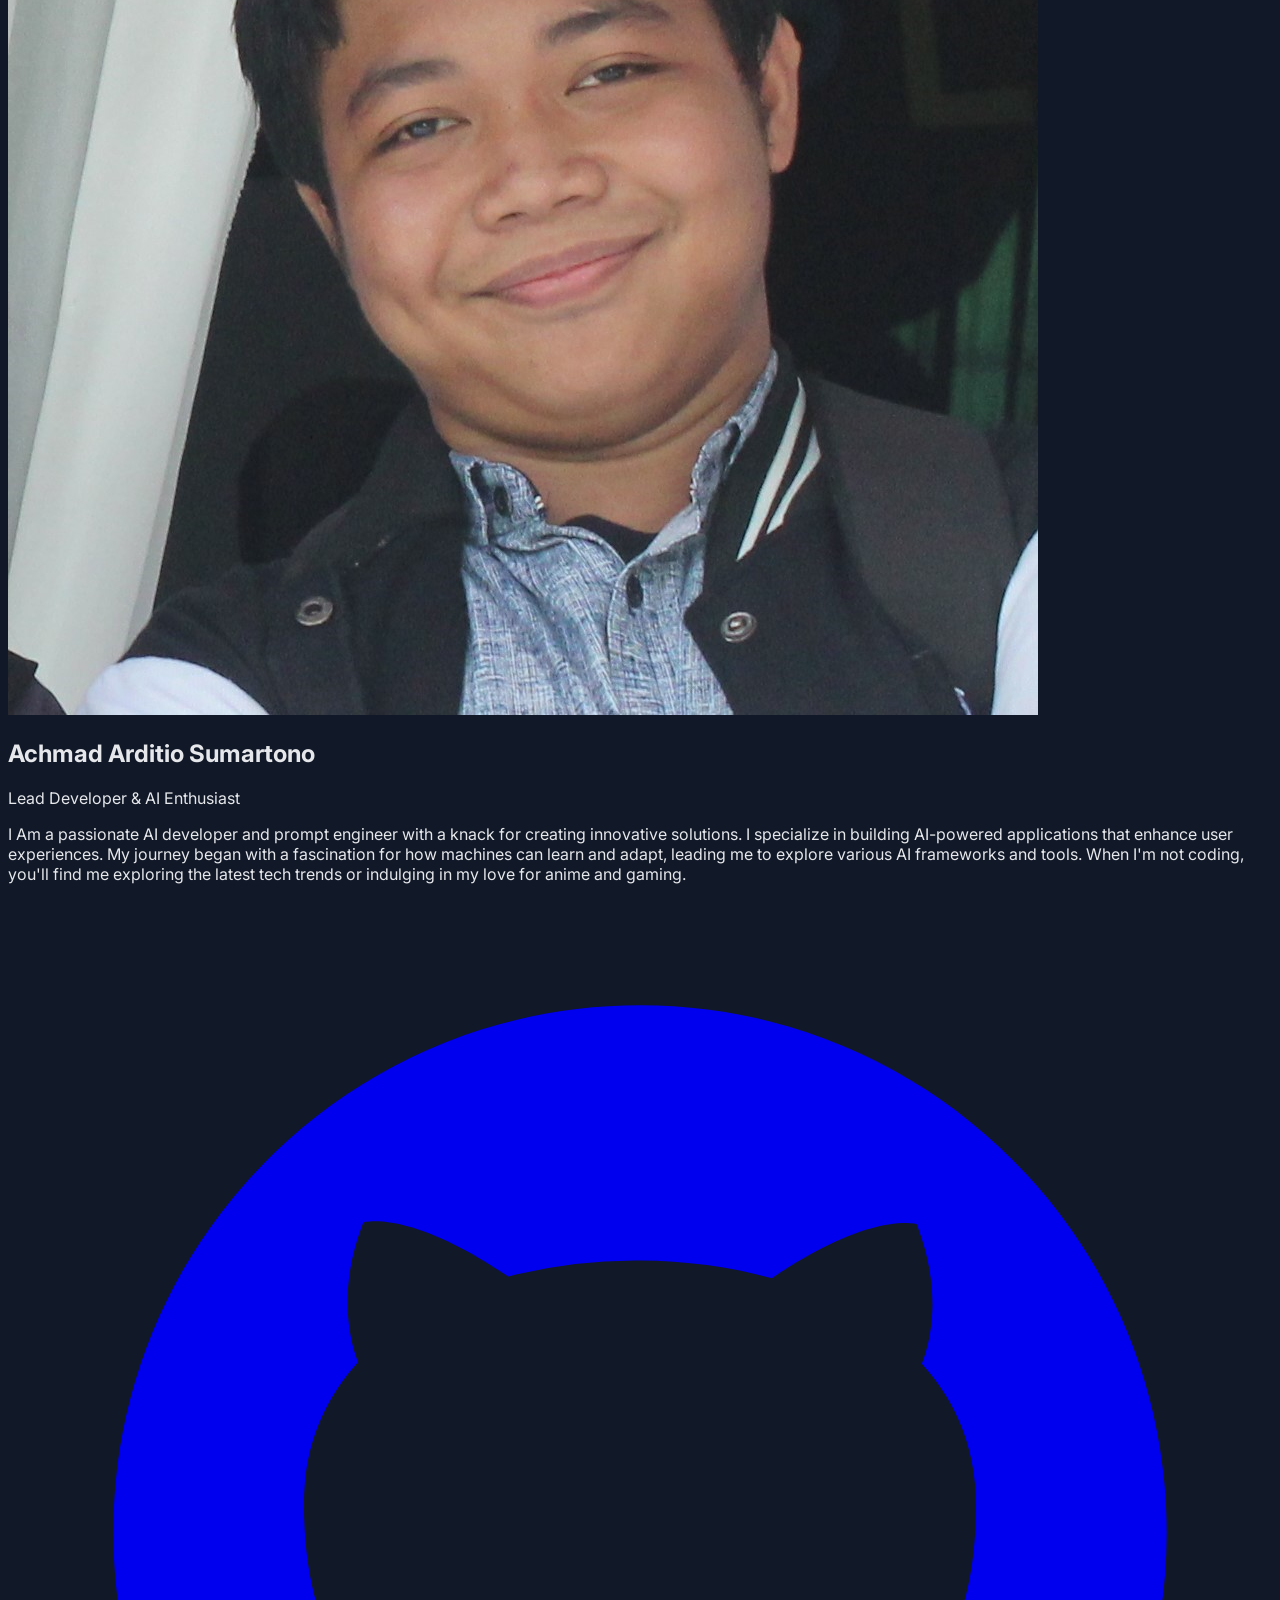
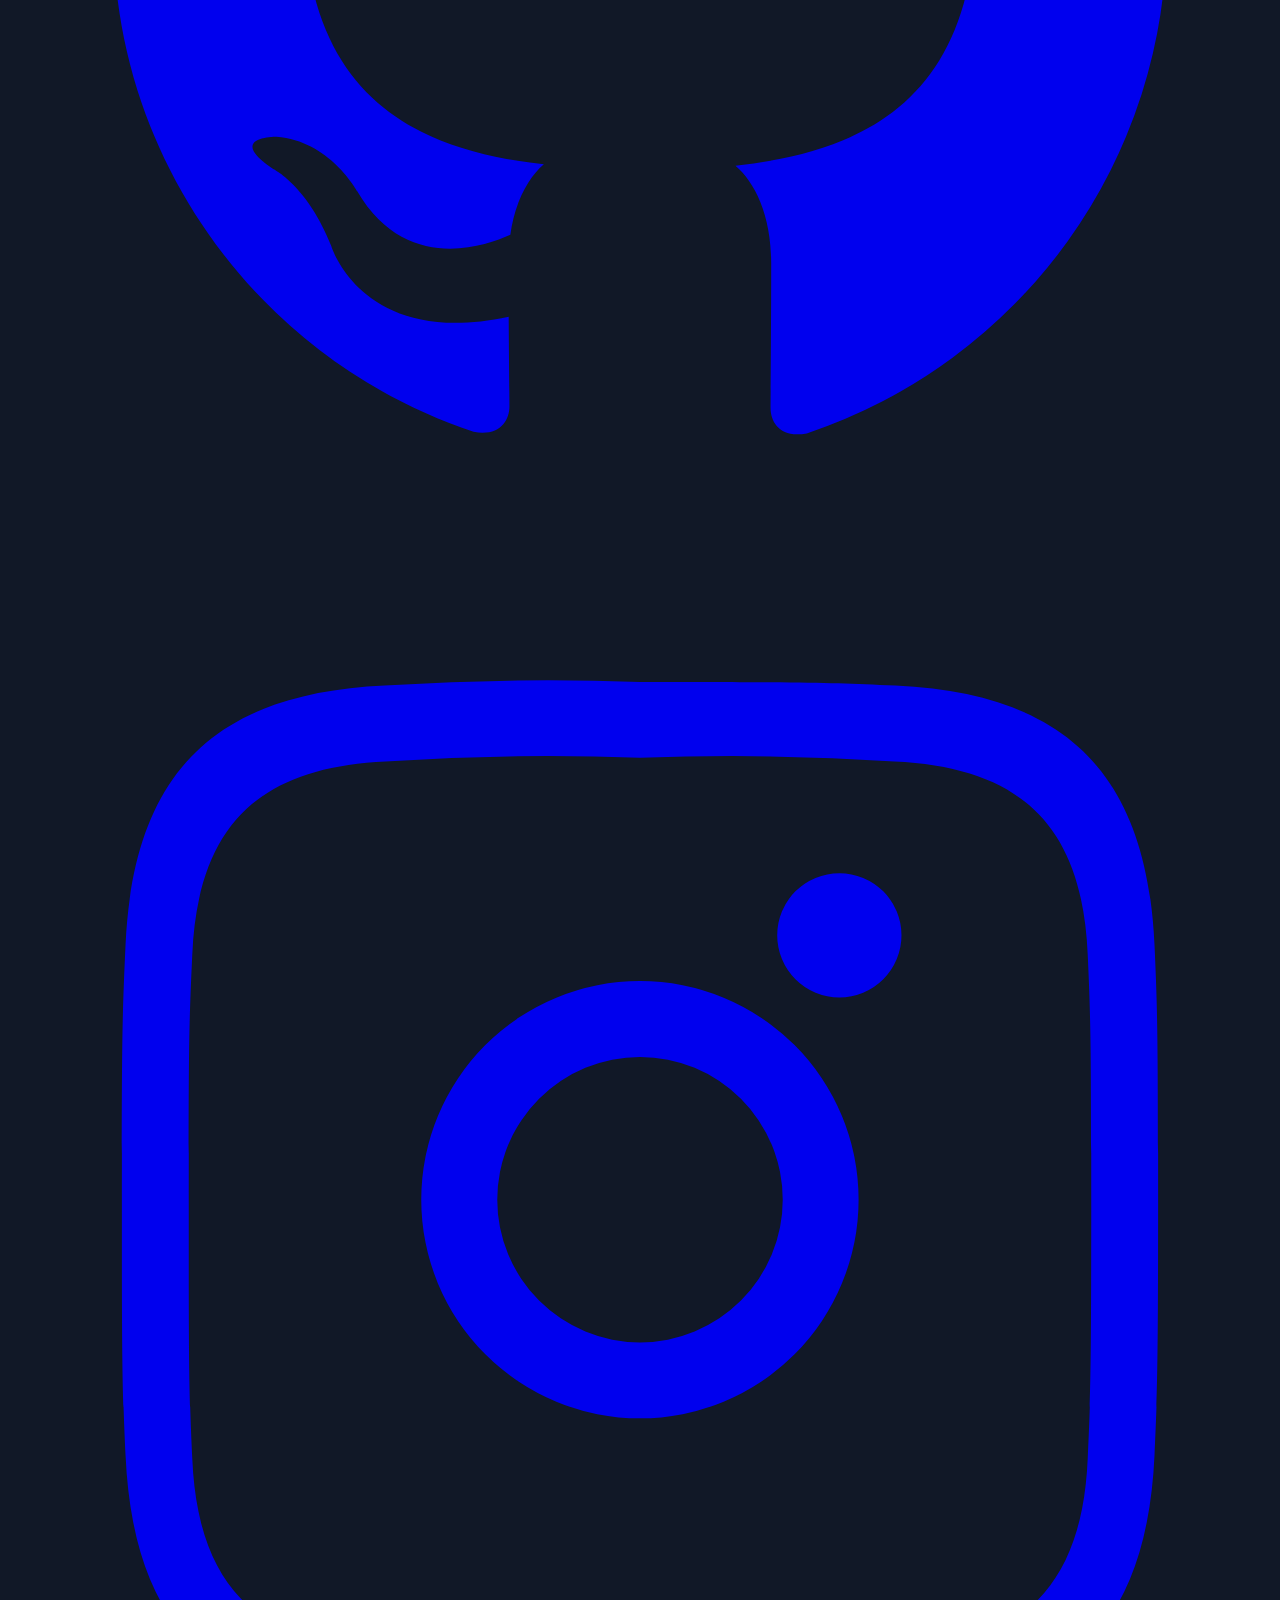
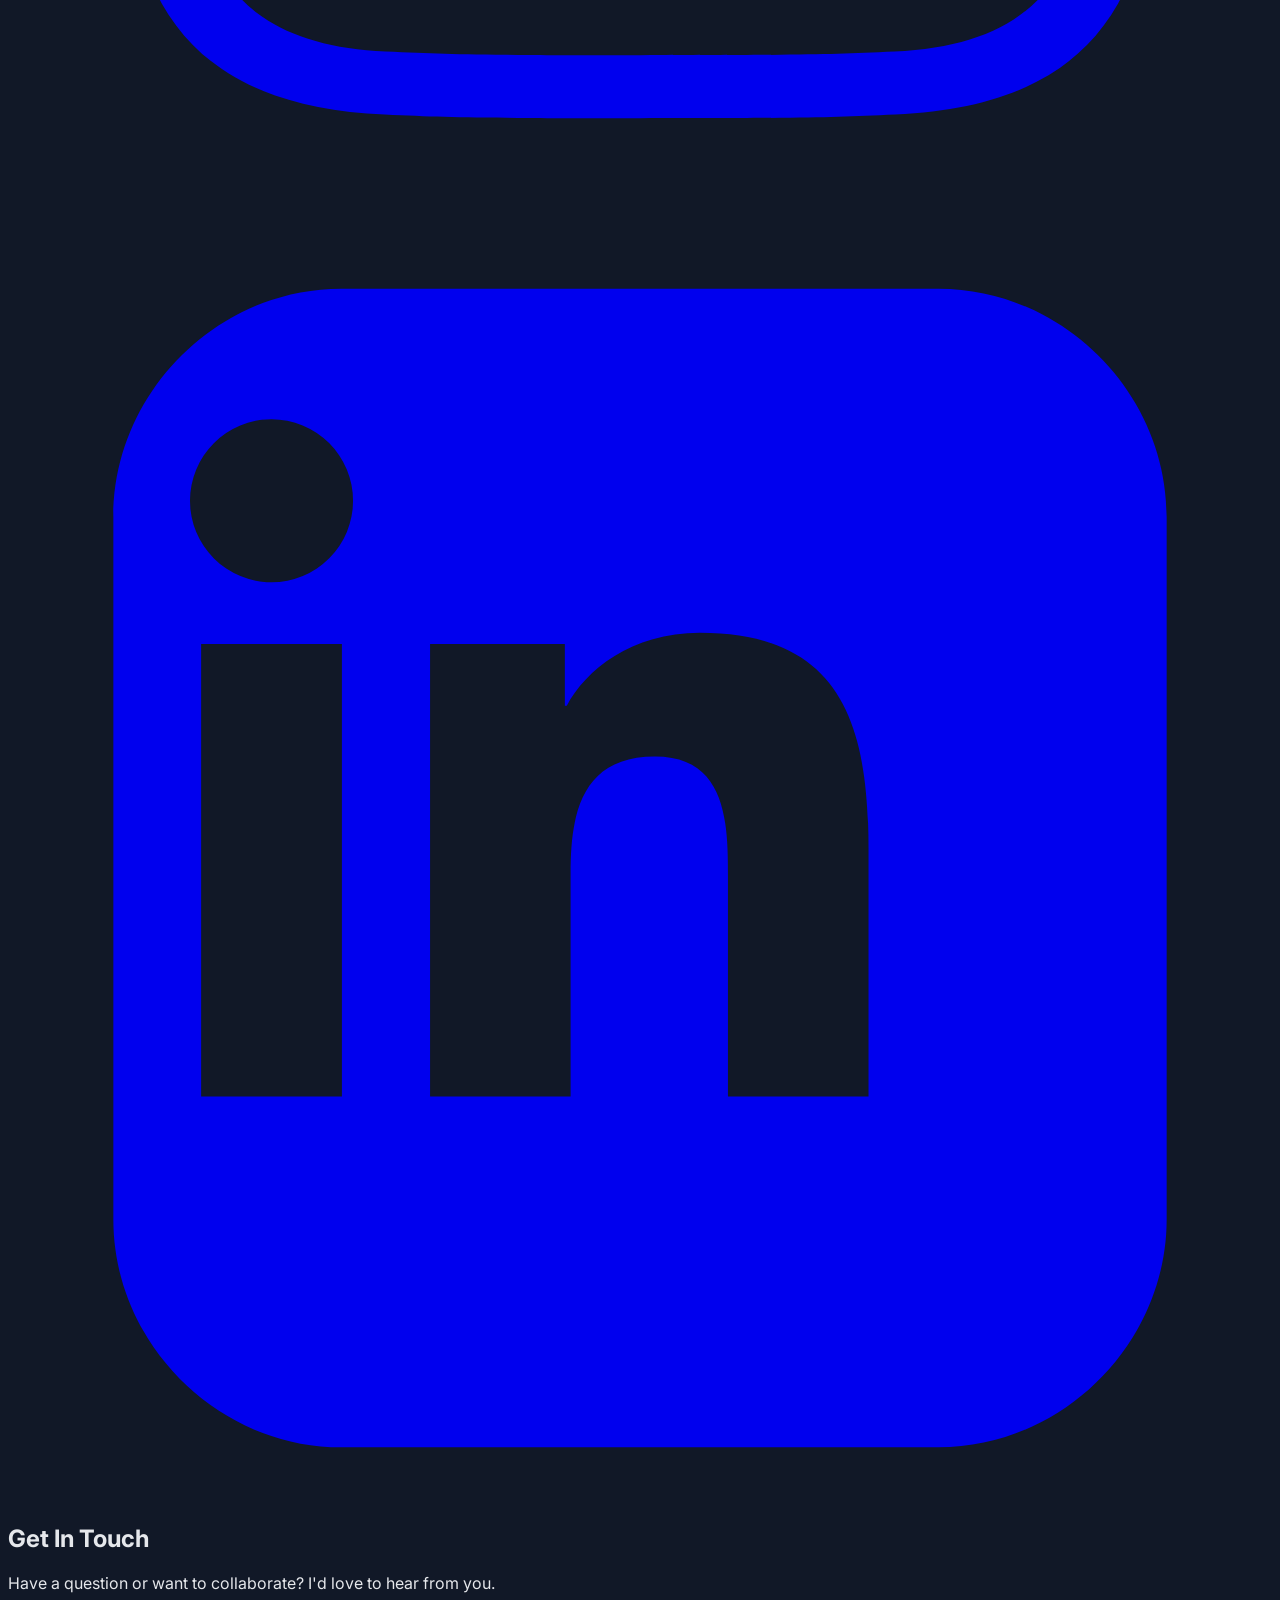
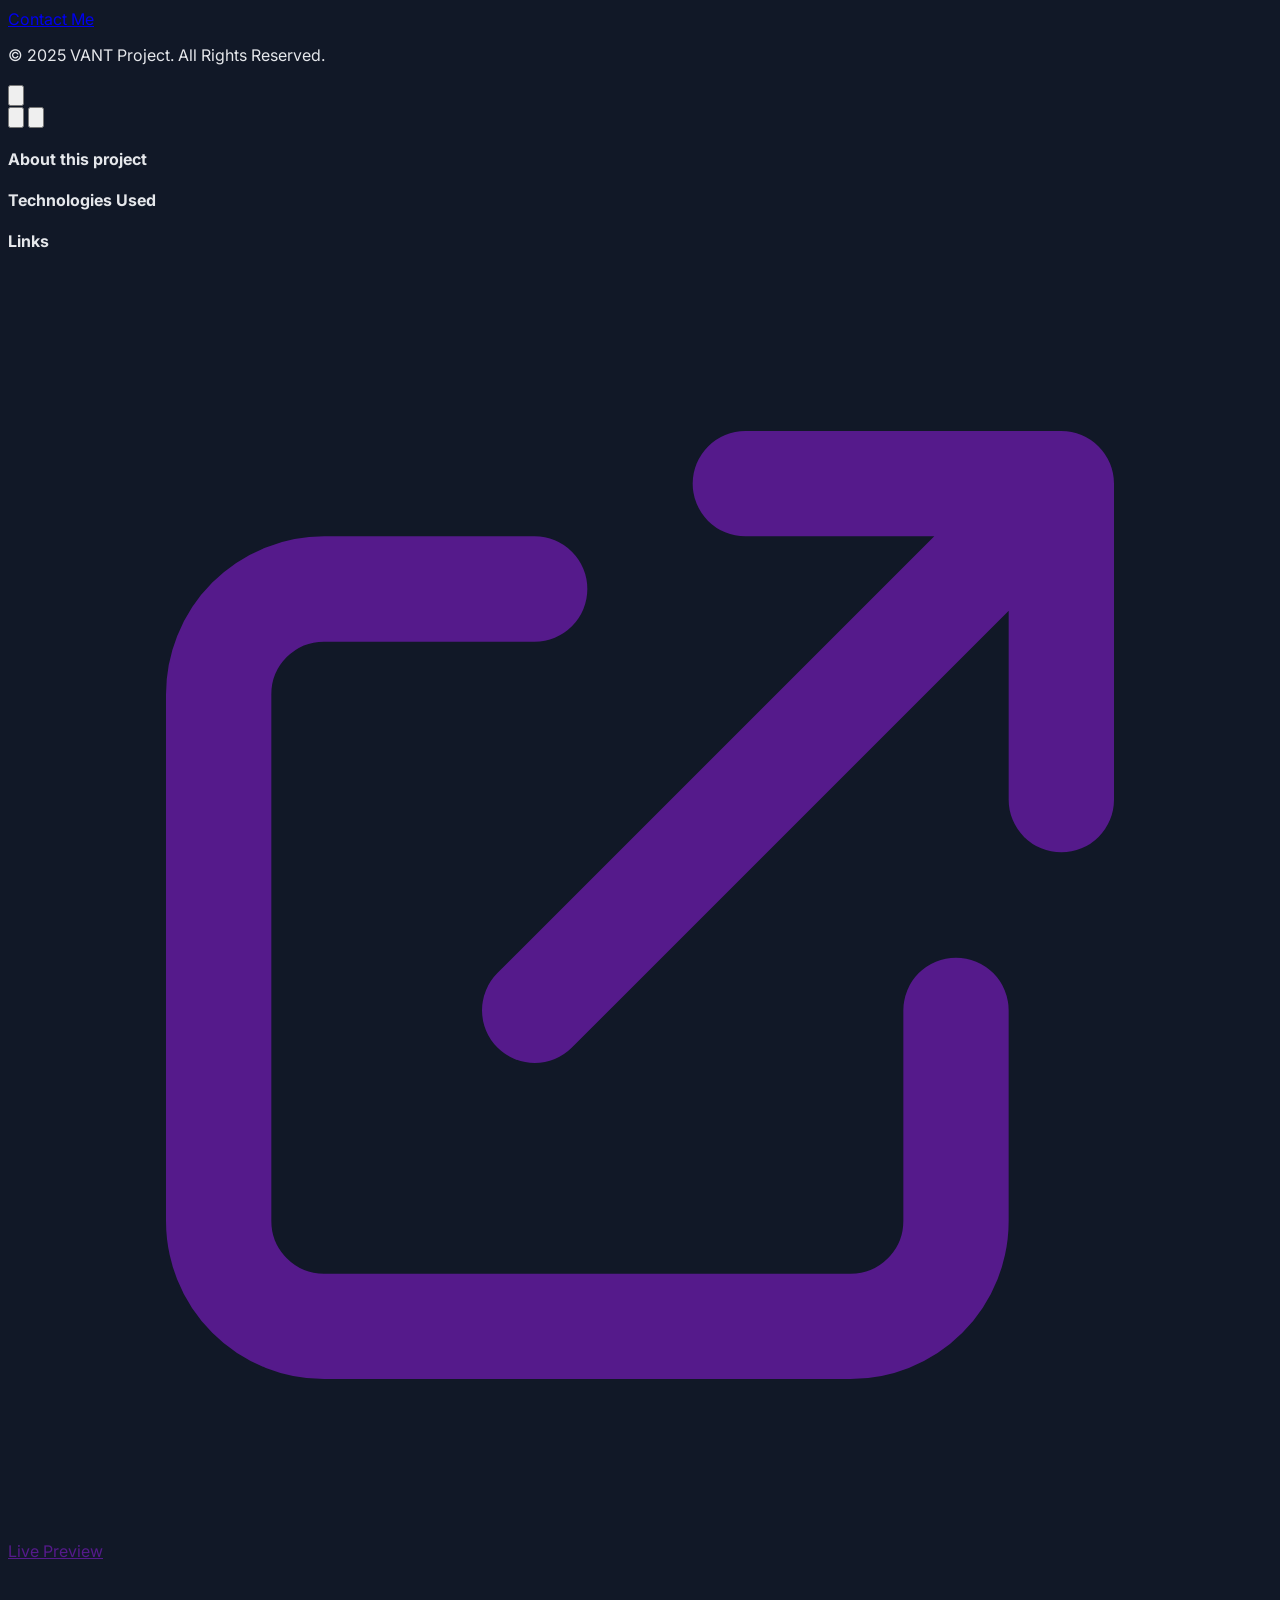
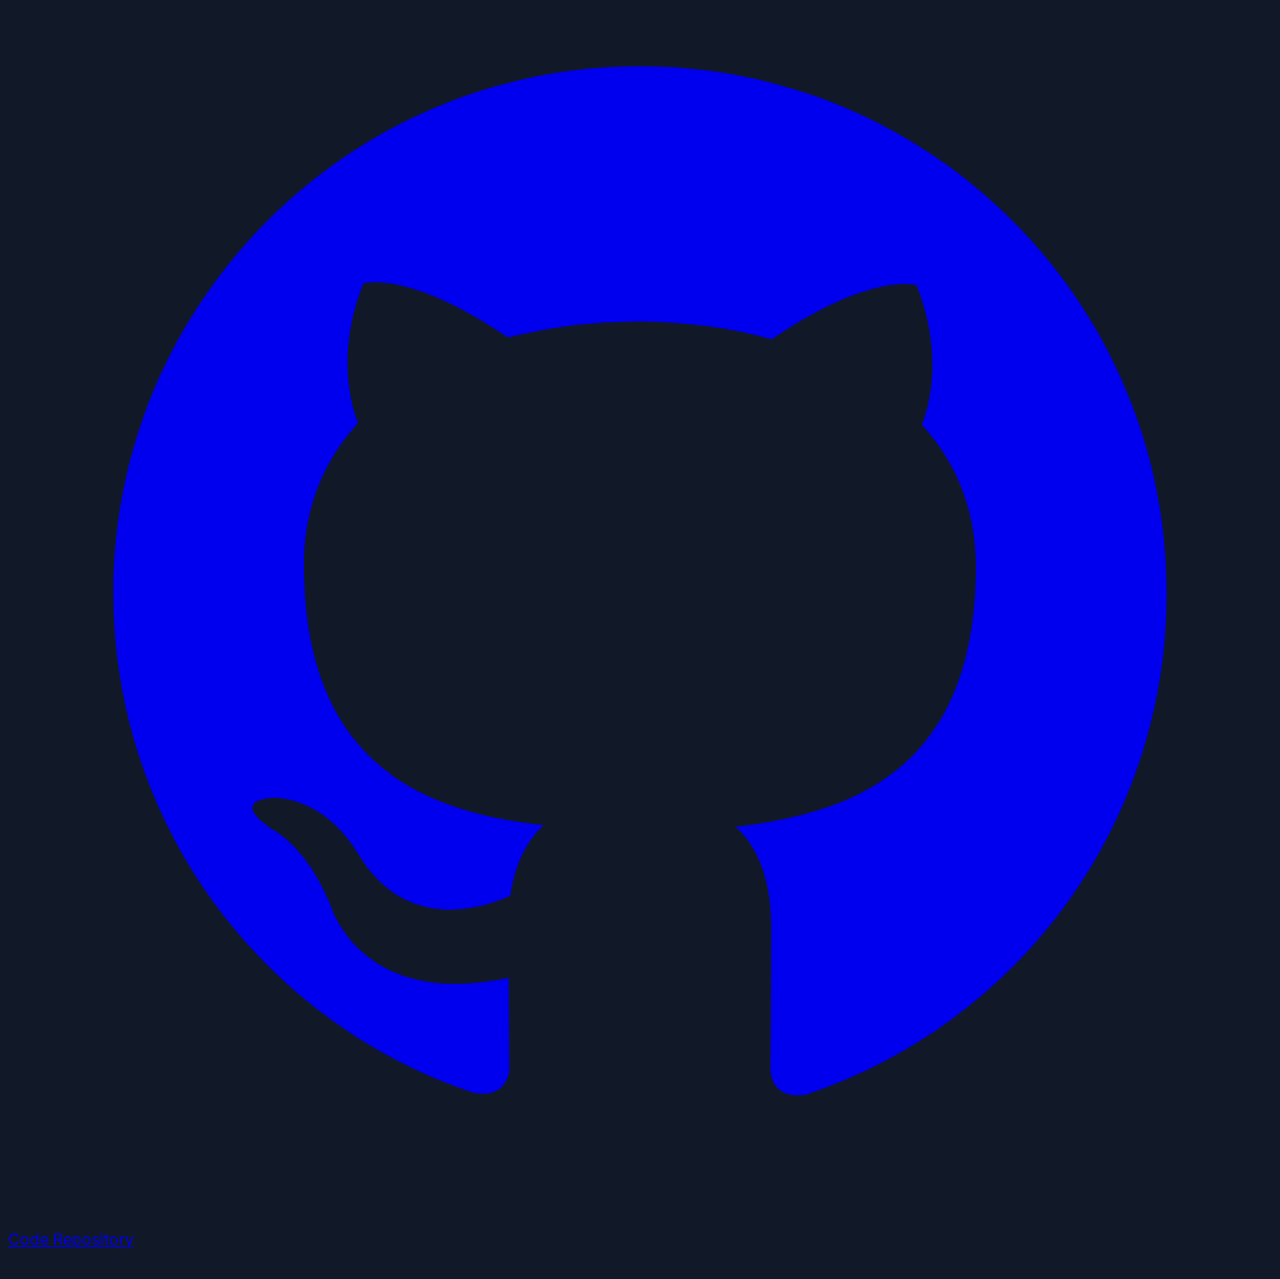
==== commit 6db41f43: "Code Readability Enchantment" ====
--- a/index.html
+++ b/index.html
@@ -8,249 +8,18 @@
     <link rel="preconnect" href="https://fonts.googleapis.com">
     <link rel="preconnect" href="https://fonts.gstatic.com" crossorigin>
     <link href="https://fonts.googleapis.com/css2?family=Inter:wght@400;500;700;900&display=swap" rel="stylesheet">
-    <style>
-        body {
-            font-family: 'Inter', sans-serif;
-            background-color: #111827; /* Darker, cooler gray */
-            color: #e5e7eb;
-            overflow-x: hidden;
-        }
-        /* Custom scrollbar for a more modern look */
-        ::-webkit-scrollbar {
-            width: 8px;
-        }
-        ::-webkit-scrollbar-track {
-            background: #1f2937;
-        }
-        ::-webkit-scrollbar-thumb {
-            background: #4b5563;
-        }
-        ::-webkit-scrollbar-thumb:hover {
-            background: #6b7280;
-        }
-        /* Refined fade-in animation */
-        @keyframes fadeIn {
-            from { opacity: 0; transform: translateY(30px) scale(0.98); }
-            to { opacity: 1; transform: translateY(0) scale(1); }
-        }
-        .fade-in-section {
-            opacity: 0; /* Initially hidden */
-        }
-        .fade-in-visible {
-            animation: fadeIn 1s ease-out forwards;
-        }
-        
-        /* Modal styles */
-        .modal {
-            transition: opacity 0.3s ease, visibility 0.3s ease;
-        }
-        .modal-content {
-            transition: transform 0.3s ease;
-        }
-
-        /* Animated Background */
-        .background-animation {
-            position: fixed;
-            top: 0;
-            left: 0;
-            width: 100%;
-            height: 100%;
-            z-index: -1; /* Place it behind everything */
-            overflow: hidden;
-        }
-
-        .circle {
-            position: absolute;
-            border-radius: 50%;
-            background: radial-gradient(circle, rgba(22, 163, 174, 0.15) 0%, rgba(22, 163, 174, 0) 70%);
-            animation: move 25s infinite linear;
-        }
-
-        .circle.alt-color {
-            background: radial-gradient(circle, rgba(225, 29, 72, 0.1) 0%, rgba(225, 29, 72, 0) 70%);
-        }
-
-        .circle:nth-child(1) {
-            width: 30vw; height: 30vw; top: 10%; left: 10%; animation-duration: 25s;
-        }
-        .circle:nth-child(2) {
-            width: 40vw; height: 40vw; bottom: 5%; right: 5%; animation-duration: 30s; animation-delay: -5s;
-        }
-        .circle:nth-child(3) {
-            width: 25vw; height: 25vw; top: 50%; left: 50%; animation-duration: 35s; animation-delay: -10s;
-        }
-        .circle:nth-child(4) {
-             width: 20vw; height: 20vw; top: 20%; right: 15%; animation-duration: 40s; animation-delay: -15s;
-        }
-        .circle:nth-child(5) {
-             width: 35vw; height: 35vw; bottom: 15%; left: 5%; animation-duration: 28s; animation-delay: -20s;
-        }
-
-
-        @keyframes move {
-            0% { transform: translate(0, 0) rotate(0deg) scale(1); }
-            25% { transform: translate(10vw, -15vh) rotate(90deg) scale(1.1); }
-            50% { transform: translate(-15vw, 10vh) rotate(180deg) scale(0.9); }
-            75% { transform: translate(5vw, 15vh) rotate(270deg) scale(1.2); }
-            100% { transform: translate(0, 0) rotate(360deg) scale(1); }
-        }
-
-        /* Particles */
-        #particles-container {
-            position: absolute;
-            top: 0; left: 0;
-            width: 100%; height: 100%;
-            overflow: hidden;
-            z-index: -1;
-        }
-
-        .particle {
-            position: absolute;
-            bottom: -10px;
-            background-color: rgba(229, 231, 235, 0.2);
-            border-radius: 50%;
-            animation-name: floatUp;
-            animation-iteration-count: infinite;
-            animation-timing-function: linear;
-        }
-
-        @keyframes floatUp {
-            from {
-                transform: translateY(0);
-                opacity: 1;
-            }
-            to {
-                transform: translateY(-105vh);
-                opacity: 1;
-            }
-        }
-        
-        /* Shooting Stars */
-        .shooting-star {
-            position: absolute;
-            top: 50%;
-            left: 50%;
-            height: 2px;
-            background: linear-gradient(-45deg, rgba(107, 114, 128, 0.8), transparent);
-            border-radius: 999px;
-            filter: drop-shadow(0 0 6px rgba(107, 114, 128, 0.5));
-            animation: tail 3s ease-in-out infinite, shooting 3s ease-in-out infinite;
-        }
-
-        @keyframes tail {
-            0% { width: 0; }
-            30% { width: 100px; }
-            100% { width: 0; }
-        }
-
-        @keyframes shooting {
-            0% { transform: translateX(0); }
-            100% { transform: translateX(400px); }
-        }
-
-
-        /* Section Separator */
-        .section-separator {
-            width: 80%;
-            max-width: 400px;
-            height: 1px;
-            background: linear-gradient(to right, transparent, rgba(75, 85, 99, 0.5), transparent);
-            margin: 0 auto;
-        }
-
-        /* Scroll Tracker and Dots */
-        #scroll-tracker-container.morphed #dot-left,
-        #scroll-tracker-container.morphed #dot-right {
-            opacity: 0;
-            transform: translateY(-50%) scale(0);
-        }
-
-        #scroll-tracker-container #dot-left,
-        #scroll-tracker-container #dot-right {
-            transition: opacity 0.5s ease, transform 0s, left 0s, right 0s;
-        }
-
-        #scroll-tracker-container.morphed #back-to-top-btn {
-            opacity: 1;
-            pointer-events: auto;
-            transform: translate(-50%, -50%) scale(1);
-        }
-
-        #scroll-tracker-container #back-to-top-btn {
-            transform: translate(-50%, -50%) scale(0);
-        }
-
-        #scroll-tracker-container.morphed #dots-track {
-            opacity: 0;
-        }
-        #scroll-tracker-container {
-            transition: transform 0.3s ease-in-out;
-        }
-        
-        /* Enhanced Hover Effect */
-        .card-hover-effect {
-            transition: transform 0.3s ease, box-shadow 0.3s ease;
-        }
-        .card-hover-effect:hover {
-            transform: translateY(-8px);
-            box-shadow: 0 0 25px rgba(22, 163, 174, 0.3), 0 0 10px rgba(22, 163, 174, 0.2);
-        }
-
-        /* Animated Gradient Text for Hero */
-        .animated-gradient-text {
-            background: linear-gradient(90deg, #e5e7eb, #67e8f9, #e5e7eb);
-            background-size: 200% auto;
-            background-clip: text;
-            -webkit-background-clip: text;
-            color: transparent;
-            animation: gradient-animation 5s linear infinite;
-        }
-
-        @keyframes gradient-animation {
-            to {
-                background-position: 200% center;
-            }
-        }
-
-        /* Hero Button Glow */
-        .hero-button-glow:hover {
-            box-shadow: 0 0 20px rgba(22, 163, 174, 0.6), 0 0 10px rgba(22, 163, 174, 0.4);
-        }
-        
-        /* New Hero Background Animations */
-        #hero-radial-bg {
-            animation: pulse-gradient 10s infinite ease-in-out;
-        }
-
-        #hero-grid-bg {
-            animation: move-grid 60s linear infinite alternate;
-        }
-
-        @keyframes pulse-gradient {
-            0% { transform: scale(0.9); opacity: 0.8; }
-            50% { transform: scale(1.2); opacity: 1; }
-            100% { transform: scale(0.9); opacity: 0.8; }
-        }
-
-        @keyframes move-grid {
-            from { background-position: 0 0; }
-            to { background-position: -56px -96px; }
-        }
-    </style>
+    <link rel="stylesheet" href="styles.css">
 </head>
 <body class="antialiased">
 
-    <!-- Preloader -->
     <div id="preloader" class="fixed inset-0 z-[100] bg-[#111827] flex items-center justify-center transition-opacity duration-500 ease-in-out">
         <h1 class="text-4xl font-black text-white uppercase tracking-tighter animate-pulse">VANT</h1>
     </div>
 
-    <!-- Language Switcher Loader -->
     <div id="lang-loader" class="fixed inset-0 z-[101] bg-[#111827]/80 backdrop-blur-sm flex items-center justify-center transition-opacity duration-300 ease-in-out opacity-0 pointer-events-none">
         <div class="w-16 h-16 border-4 border-cyan-400 border-t-transparent rounded-full animate-spin"></div>
     </div>
 
-    <!-- Animated Background -->
     <div class="background-animation">
         <div class="circle"></div>
         <div class="circle"></div>
@@ -261,7 +30,6 @@
         <div id="shooting-stars-container"></div>
     </div>
 
-    <!-- Navigation Bar -->
     <nav class="fixed top-0 left-0 right-0 z-50 bg-gray-900/50 backdrop-blur-md border-b border-gray-700 transition-transform duration-300">
         <div class="max-w-7xl mx-auto px-4 sm:px-6 lg:px-8">
             <div class="flex items-center justify-between h-16">
@@ -277,7 +45,6 @@
                         <a href="#developer" data-key="nav-developer" class="text-gray-300 hover:bg-gray-700 hover:text-white px-3 py-2 rounded-md text-sm font-medium transition-colors">The Developer</a>
                         <a href="#contact" data-key="nav-contact" class="text-gray-300 hover:bg-gray-700 hover:text-white px-3 py-2 rounded-md text-sm font-medium transition-colors">Contact</a>
                     </div>
-                    <!-- Language Dropdown -->
                     <div class="relative ml-4" id="lang-switcher">
                         <button id="lang-btn" type="button" class="flex items-center text-gray-300 hover:bg-gray-700 hover:text-white px-3 py-2 rounded-md text-sm font-medium transition-colors">
                             <span id="lang-text" class="font-bold">EN</span>
@@ -293,11 +60,8 @@
         </div>
     </nav>
 
-    <!-- Main Content -->
     <main>
-        <!-- Section 1: Hero / Home -->
         <section id="home" class="h-screen w-screen flex items-center justify-center relative overflow-hidden">
-            <!-- Background Gradient -->
             <div class="absolute top-0 left-0 w-full h-full bg-gradient-to-br from-gray-900 via-gray-900 to-black"></div>
             <div id="hero-grid-bg" class="absolute inset-0 -z-10 h-full w-full bg-white bg-[linear-gradient(to_right,#8080800a_1px,transparent_1px),linear-gradient(to_bottom,#8080800a_1px,transparent_1px)] bg-[size:14px_24px]"></div>
             <div id="hero-radial-bg" class="absolute top-0 left-0 w-full h-full bg-[radial-gradient(circle_at_center,_rgba(22,_163,_74,_0.1),_transparent_40%)]"></div>
@@ -313,8 +77,7 @@
                     Explore Our Vision
                 </a>
             </div>
-             <!-- Scroll down indicator -->
-            <div class="absolute bottom-10 inset-x-0 flex flex-col items-center space-y-2 animate-bounce">
+             <div class="absolute bottom-10 inset-x-0 flex flex-col items-center space-y-2 animate-bounce">
                 <span class="text-sm text-gray-400" data-key="scroll-down">Scroll Down</span>
                 <svg xmlns="http://www.w3.org/2000/svg" class="h-6 w-6 text-gray-400" fill="none" viewBox="0 0 24 24" stroke="currentColor">
                     <path stroke-linecap="round" stroke-linejoin="round" stroke-width="2" d="M19 9l-7 7-7-7" />
@@ -322,7 +85,6 @@
             </div>
         </section>
 
-        <!-- Section 2: About VANT & Mission -->
         <section id="about" class="min-h-screen w-screen flex items-center justify-center bg-transparent py-20 px-4 sm:px-6 lg:px-8">
             <div class="max-w-6xl mx-auto grid grid-cols-1 md:grid-cols-2 gap-16 items-center">
                 <div class="text-left">
@@ -359,8 +121,7 @@
         </section>
 
         <div class="section-separator"></div>
-        
-        <!-- Section 3: About Vibra -->
+
         <section id="vibra" class="min-h-screen w-screen flex items-center justify-center bg-transparent py-20 px-4 sm:px-6 lg:px-8">
             <div class="max-w-6xl mx-auto grid grid-cols-1 md:grid-cols-2 gap-16 items-center">
                  <div class="relative w-full h-full min-h-[400px]">
@@ -379,10 +140,9 @@
                 </div>
             </div>
         </section>
-        
-        <div class="section-separator"></div>
-
-        <!-- Section 4: About AnTiMa -->
+
+        <div class="section-separator"></div>
+
         <section id="antima" class="min-h-screen w-screen flex items-center justify-center bg-transparent py-20 px-4 sm:px-6 lg:px-8">
             <div class="max-w-6xl mx-auto grid grid-cols-1 md:grid-cols-2 gap-16 items-center">
                 <div class="text-left md:order-2">
@@ -406,7 +166,6 @@
 
         <div class="section-separator"></div>
 
-        <!-- Section 5: Featured Project -->
         <section id="featured" class="w-screen bg-transparent py-20 px-4 sm:px-6 lg:px-8">
             <div class="max-w-6xl mx-auto">
                 <div class="text-center mb-12">
@@ -434,10 +193,9 @@
                 </div>
             </div>
         </section>
-        
-        <div class="section-separator"></div>
-
-        <!-- Section 6: Projects -->
+
+        <div class="section-separator"></div>
+
         <section id="projects" class="min-h-screen w-screen flex flex-col items-center justify-center bg-transparent py-20 px-4 sm:px-6 lg:px-8">
             <div class="max-w-6xl mx-auto text-center">
                 <h2 class="text-4xl md:text-5xl font-bold text-white tracking-tight mb-4" data-key="projects-title">Our Creations</h2>
@@ -446,13 +204,11 @@
                 </p>
             </div>
             <div id="project-grid" class="max-w-6xl mx-auto grid grid-cols-1 md:grid-cols-2 gap-8 w-full px-4">
-                <!-- Project cards will be injected here by JavaScript -->
-            </div>
-        </section>
-
-        <div class="section-separator"></div>
-
-        <!-- Section 7: About the Developer -->
+                </div>
+        </section>
+
+        <div class="section-separator"></div>
+
         <section id="developer" class="h-screen w-screen flex items-center justify-center bg-transparent py-20 px-4 sm:px-6 lg:px-8">
             <div class="max-w-5xl mx-auto text-center">
                 <div>
@@ -471,7 +227,6 @@
             </div>
         </section>
 
-        <!-- Section 8: Contact Footer -->
         <section id="contact" class="min-h-[50vh] w-screen flex items-center justify-center bg-transparent py-20 px-4 sm:px-6 lg:px-8 border-t border-gray-700">
              <div class="text-center">
                 <h2 class="text-4xl font-bold text-white tracking-tight mb-4" data-key="contact-title">Get In Touch</h2>
@@ -484,17 +239,15 @@
              </div>
         </section>
     </main>
-    
+
     <footer id="page-footer" class="bg-black py-4 border-t border-gray-800">
         <div class="max-w-7xl mx-auto px-4 sm:px-6 lg:px-8 text-center text-sm text-gray-500">
             <p data-key="footer-text">&copy; 2025 VANT Project. All Rights Reserved.</p>
         </div>
     </footer>
 
-    <!-- Project Modal -->
     <div id="project-modal" class="modal fixed inset-0 z-50 flex items-center justify-center bg-black/80 backdrop-blur-sm p-4 invisible opacity-0">
         <div class="modal-content bg-gray-900 border border-gray-700 w-full max-w-4xl max-h-[90vh] rounded-2xl shadow-2xl shadow-black/50 overflow-hidden flex flex-col transform scale-95">
-            <!-- Modal Header -->
             <div class="flex items-center justify-between p-4 border-b border-gray-700 flex-shrink-0">
                 <h3 id="modal-title" class="text-2xl font-bold text-white"></h3>
                 <button id="close-modal-btn" class="text-gray-400 hover:text-white transition-colors">
@@ -503,13 +256,10 @@
                     </svg>
                 </button>
             </div>
-            <!-- Modal Body -->
             <div class="p-6 overflow-y-auto">
-                <!-- Image Showcase -->
                 <div class="relative mb-6">
                     <div id="modal-image-container" class="aspect-video bg-gray-800 rounded-lg overflow-hidden relative">
-                         <!-- Images will be injected here -->
-                    </div>
+                         </div>
                     <button id="prev-image-btn" class="absolute top-1/2 left-2 -translate-y-1/2 bg-black/50 text-white p-2 rounded-full hover:bg-black/80 transition-colors">
                          <svg xmlns="http://www.w3.org/2000/svg" class="h-6 w-6" fill="none" viewBox="0 0 24 24" stroke="currentColor"><path stroke-linecap="round" stroke-linejoin="round" stroke-width="2" d="M15 19l-7-7 7-7" /></svg>
                     </button>
@@ -518,7 +268,6 @@
                     </button>
                 </div>
 
-                <!-- Tags and Description -->
                 <div class="grid grid-cols-1 md:grid-cols-3 gap-6">
                     <div class="md:col-span-2">
                         <h4 class="text-xl font-bold text-white mb-2" data-key="modal-about-title">About this project</h4>
@@ -546,520 +295,18 @@
         </div>
     </div>
 
-    <!-- Scroll Progress Indicator -->
     <div id="scroll-tracker-container" class="fixed bottom-4 left-0 right-0 w-full h-16 z-40 pointer-events-none flex items-center justify-center">
         <div class="relative w-full max-w-xs h-10 flex items-center justify-center">
-            <!-- The track that dots move in -->
             <div id="dots-track" class="absolute top-1/2 left-0 w-full h-2 bg-gray-800/50 backdrop-blur-sm border border-gray-700/50 rounded-full transition-opacity duration-500">
                 <div id="dot-left" class="absolute top-1/2 w-3 h-3 bg-cyan-400 rounded-full shadow-[0_0_10px_rgba(22,163,174,0.8)]" style="left: 0px; transform: translateY(-50%)"></div>
                 <div id="dot-right" class="absolute top-1/2 w-3 h-3 bg-rose-400 rounded-full shadow-[0_0_10px_rgba(225,29,72,0.8)]" style="right: 0px; transform: translateY(-50%)"></div>
             </div>
-            <!-- The button that appears -->
             <button id="back-to-top-btn" class="absolute top-1/2 left-1/2 opacity-0 pointer-events-none transition-all duration-300 bg-gray-800/50 border border-gray-700 rounded-full text-gray-300 hover:text-white px-4 py-2 text-sm font-semibold whitespace-nowrap">
                 <span data-key="back-to-top">Back to Top</span>
             </button>
         </div>
     </div>
 
-
-    <script>
-        document.addEventListener('DOMContentLoaded', () => {
-
-            // --- TRANSLATIONS ---
-            const translations = {
-                en: {
-                    'nav-about': 'About VANT',
-                    'nav-vibra': 'Vibra',
-                    'nav-antima': 'AnTiMa',
-                    'nav-projects': 'Projects',
-                    'nav-developer': 'The Developer',
-                    'nav-contact': 'Contact',
-                    'hero-title': 'VANT Project',
-                    'hero-subtitle': 'A fusion of Vibra & AnTiMa, pioneering the future through innovative solutions and creative endeavors.',
-                    'hero-button': 'Explore Our Vision',
-                    'scroll-down': 'Scroll Down',
-                    'about-title': 'Our Mission: Learning, Made Fun.',
-                    'about-subtitle': 'VANT Project is for those who want to learn languages in a fun and engaging way, especially through the world of Anime, Comics, and Games (ACG).',
-                    'about-desc': 'We believe that learning shouldn\'t be a chore. Our core mission is to break down the barriers of traditional education by creating immersive and enjoyable experiences. We aim to prove that acquiring new skills, like mastering a language, can be as exciting as exploring your favorite fictional universe.',
-                    'about-button': 'See Our Work →',
-                    'mission-fun-title': 'Fun',
-                    'mission-fun-desc': 'We prioritize enjoyment and engagement in all our learning tools.',
-                    'mission-access-title': 'Accessibility',
-                    'mission-access-desc': 'Our goal is to make language learning easy to start and hassle-free.',
-                    'mission-tech-title': 'Technology',
-                    'mission-tech-desc': 'We leverage smart AI and modern tech to create effective learning experiences.',
-                    'mission-comm-title': 'Community',
-                    'mission-comm-desc': 'We are building a space for ACG fans to connect and learn together.',
-                    'vibra-title': 'The Vibra Initiative',
-                    'vibra-subtitle': 'Simplifying Experiences, Amplifying Fun.',
-                    'vibra-desc1': 'The Vibra Project, also known as Vibra Store, was founded in 2023 with a clear vision: to "Simplify" how people play games. We started by offering game jockey services, making it easier for players to achieve their in-game goals without the grind.',
-                    'vibra-desc2': 'This philosophy of simplification is the core of Vibra\'s contribution to the VANT Project. Just as we remove the hassle from gaming, we apply the same principle to language learning. Vibra\'s role is to ensure our platforms are intuitive, user-friendly, and free of unnecessary complexity. By creating a smooth and seamless user experience, we let learners focus on what truly matters: enjoying the process of discovery and mastering a new language through their favorite anime and manga.',
-                    'antima-title': 'The AnTiMa Framework',
-                    'antima-subtitle': 'Where Anime, Language, and Technology Collide.',
-                    'antima-desc1': 'AnTiMa, short for Anime Translation Manga, is the heart of our creative and technical efforts. It\'s an initiative dedicated to blending the captivating world of anime with language learning and cutting-edge technology.',
-                    'antima-desc2': 'Our mission with AnTiMa is to make cultural discovery and language acquisition fun. By developing anime-inspired tools and intelligent AI features, we\'re creating a new way to learn. AnTiMa is our first major step towards realizing our vision, and it\'s a project that continues to evolve and grow.',
-                    'featured-title': 'Featured Project',
-                    'featured-subtitle': 'A glimpse into our flagship creation, embodying our commitment to excellence and innovation.',
-                    'featured-desc': 'Our first project is AnTiMa, an AI-powered assistant for Discord. It\'s designed to help users learn languages in a fun, interactive way within their communities. It features translation tools, cultural trivia, and personalized learning prompts, all inspired by anime and manga culture.',
-                    'featured-button': 'View Details',
-                    'projects-title': 'Our Creations',
-                    'projects-subtitle': 'Here are some of the projects we\'re proud to have built. Each one is a testament to our passion for technology and design.',
-                    'card-learn-more': 'Learn More →',
-                    'dev-name': 'Achmad Arditio Sumartono',
-                    'dev-title': 'Lead Developer & AI Enthusiast',
-                    'dev-bio': "I Am a passionate AI developer and prompt engineer with a knack for creating innovative solutions. I specialize in building AI-powered applications that enhance user experiences. My journey began with a fascination for how machines can learn and adapt, leading me to explore various AI frameworks and tools. When I'm not coding, you'll find me exploring the latest tech trends or indulging in my love for anime and gaming.",
-                    'contact-title': 'Get In Touch',
-                    'contact-subtitle': 'Have a question or want to collaborate? I\'d love to hear from you.',
-                    'contact-button': 'Contact Me',
-                    'footer-text': '© 2025 VANT Project. All Rights Reserved.',
-                    'modal-about-title': 'About this project',
-                    'modal-tech-title': 'Technologies Used',
-                    'modal-links-title': 'Links',
-                    'modal-live-link': 'Live Preview',
-                    'modal-repo-link': 'Code Repository',
-                    'back-to-top': 'Back to Top'
-                },
-                id: {
-                    'nav-about': 'Tentang VANT',
-                    'nav-vibra': 'Vibra',
-                    'nav-antima': 'AnTiMa',
-                    'nav-projects': 'Proyek',
-                    'nav-developer': 'Pengembang',
-                    'nav-contact': 'Kontak',
-                    'hero-title': 'Proyek VANT',
-                    'hero-subtitle': 'Sebuah perpaduan Vibra & AnTiMa, merintis masa depan melalui solusi inovatif dan usaha kreatif.',
-                    'hero-button': 'Jelajahi Visi Kami',
-                    'scroll-down': 'Gulir ke Bawah',
-                    'about-title': 'Misi Kami: Belajar, Dibuat Menyenangkan.',
-                    'about-subtitle': 'Proyek VANT ditujukan bagi mereka yang ingin belajar bahasa dengan cara yang menyenangkan dan menarik, terutama melalui dunia Anime, Komik, dan Game (ACG).',
-                    'about-desc': 'Kami percaya bahwa belajar tidak seharusnya menjadi beban. Misi utama kami adalah mendobrak penghalang pendidikan tradisional dengan menciptakan pengalaman yang imersif dan menyenangkan. Kami bertujuan untuk membuktikan bahwa memperoleh keterampilan baru, seperti menguasai bahasa, bisa sama menyenangkannya dengan menjelajahi alam semesta fiksi favorit Anda.',
-                    'about-button': 'Lihat Karya Kami →',
-                    'mission-fun-title': 'Menyenangkan',
-                    'mission-fun-desc': 'Kami memprioritaskan kenikmatan dan keterlibatan dalam semua alat belajar kami.',
-                    'mission-access-title': 'Aksesibilitas',
-                    'mission-access-desc': 'Tujuan kami adalah membuat pembelajaran bahasa mudah untuk dimulai dan tanpa repot.',
-                    'mission-tech-title': 'Teknologi',
-                    'mission-tech-desc': 'Kami memanfaatkan AI cerdas dan teknologi modern untuk menciptakan pengalaman belajar yang efektif.',
-                    'mission-comm-title': 'Komunitas',
-                    'mission-comm-desc': 'Kami membangun ruang bagi para penggemar ACG untuk terhubung dan belajar bersama.',
-                    'vibra-title': 'Inisiatif Vibra',
-                    'vibra-subtitle': 'Menyederhanakan Pengalaman, Melipatgandakan Kesenangan.',
-                    'vibra-desc1': 'Proyek Vibra, juga dikenal sebagai Vibra Store, didirikan pada tahun 2023 dengan visi yang jelas: untuk "Menyederhanakan" cara orang bermain game. Kami memulai dengan menawarkan layanan joki game, sehingga memudahkan pemain untuk mencapai tujuan dalam game mereka tanpa harus bersusah payah.',
-                    'vibra-desc2': 'Filosofi penyederhanaan ini adalah inti dari kontribusi Vibra pada Proyek VANT. Sama seperti kami menghilangkan kerumitan dari bermain game, kami menerapkan prinsip yang sama pada pembelajaran bahasa. Peran Vibra adalah memastikan platform kami intuitif, ramah pengguna, dan bebas dari kerumitan yang tidak perlu. Dengan menciptakan pengalaman pengguna yang lancar dan mulus, kami membiarkan pelajar fokus pada hal yang benar-benar penting: menikmati proses penemuan dan menguasai bahasa baru melalui anime dan manga favorit mereka.',
-                    'antima-title': 'Kerangka Kerja AnTiMa',
-                    'antima-subtitle': 'Tempat Bertemunya Anime, Bahasa, dan Teknologi.',
-                    'antima-desc1': 'AnTiMa, singkatan dari Anime Translation Manga, adalah jantung dari upaya kreatif dan teknis kami. Ini adalah sebuah inisiatif yang didedikasikan untuk memadukan dunia anime yang menawan dengan pembelajaran bahasa dan teknologi mutakhir.',
-                    'antima-desc2': 'Misi kami dengan AnTiMa adalah membuat penemuan budaya dan penguasaan bahasa menjadi menyenangkan. Dengan mengembangkan alat yang terinspirasi dari anime dan fitur AI yang cerdas, kami menciptakan cara baru untuk belajar. AnTiMa adalah langkah besar pertama kami untuk mewujudkan visi kami, dan ini adalah proyek yang terus berkembang dan bertumbuh.',
-                    'featured-title': 'Proyek Unggulan',
-                    'featured-subtitle': 'Sekilas tentang ciptaan andalan kami, yang mewujudkan komitmen kami terhadap keunggulan dan inovasi.',
-                    'featured-desc': 'Proyek pertama kami adalah AnTiMa, asisten bertenaga AI untuk Discord. Ini dirancang untuk membantu pengguna belajar bahasa dengan cara yang menyenangkan dan interaktif di dalam komunitas mereka. Ini fitur alat terjemahan, trivia budaya, dan petunjuk belajar yang dipersonalisasi, semuanya terinspirasi oleh budaya anime dan manga.',
-                    'featured-button': 'Lihat Detail',
-                    'projects-title': 'Karya Kami',
-                    'projects-subtitle': 'Berikut adalah beberapa proyek yang kami banggakan. Masing-masing adalah bukti semangat kami untuk teknologi dan desain.',
-                    'card-learn-more': 'Selengkapnya →',
-                    'dev-name': 'Achmad Arditio Sumartono',
-                    'dev-title': 'Pengembang Utama & AI Enthusiast',
-                    'dev-bio': "Saya adalah seorang AI Developer dan Prompt Engineer yang bersemangat, dengan keahlian dalam menciptakan solusi inovatif. Saya spesialis dalam mengembangkan aplikasi yang didukung AI untuk meningkatkan pengalaman pengguna. Perjalanan saya dimulai dengan ketertarikan pada cara mesin belajar dan beradaptasi, yang mendorong saya untuk menjelajahi berbagai kerangka kerja dan alat AI. Saat tidak sedang mengoding, Anda akan menemukan saya menjelajahi tren teknologi terbaru atau menikmati hobi saya dalam anime dan gaming.",
-                    'contact-title': 'Hubungi Kami',
-                    'contact-subtitle': 'Punya pertanyaan atau ingin berkolaborasi? Saya ingin sekali mendengar dari Anda.',
-                    'contact-button': 'Hubungi Saya',
-                    'footer-text': '© 2025 Proyek VANT. Hak Cipta Dilindungi Undang-Undang.',
-                    'modal-about-title': 'Tentang proyek ini',
-                    'modal-tech-title': 'Teknologi yang Digunakan',
-                    'modal-links-title': 'Tautan',
-                    'modal-live-link': 'Pratinjau Langsung',
-                    'modal-repo-link': 'Repositori Kode',
-                    'back-to-top': 'Kembali ke Atas'
-                }
-            };
-
-            // --- DATA FOR PROJECTS ---
-            const allProjects = [
-                {
-                    id: 'antima',
-                    title: 'Discord AI Assistant - AnTiMa',
-                    shortDesc: {
-                        en: 'An AI-powered assistant for Discord to help users learn languages in a fun, interactive way.',
-                        id: 'Asisten bertenaga AI untuk Discord untuk membantu pengguna belajar bahasa dengan cara yang menyenangkan dan interaktif.'
-                    },
-                    tags: ['Python', 'MongoDB', 'Google Gemini'],
-                    images: [
-                        'img/WEB.png',
-                        'img/antimabot_1.png',
-                        'img/antimabot_2.png',
-                        'img/antimabot_3.png'
-                    ],
-                    description: {
-                        en: 'Our flagship project, AnTiMa, is an AI-powered assistant built for Discord. It\'s meticulously designed to help users learn languages interactively within their own communities. The bot integrates powerful features like real-time translation, cultural trivia, and personalized learning prompts, all themed around anime and manga culture to create a uniquely engaging and effective learning environment.',
-                        id: 'Proyek andalan kami, AnTiMa, adalah asisten bertenaga AI yang dibuat untuk Discord. Ini dirancang dengan cermat untuk membantu pengguna belajar bahasa secara interaktif di dalam komunitas mereka sendiri. Bot ini mengintegrasikan fitur-fitur canggih seperti terjemahan real-time, trivia budaya, dan petunjuk belajar yang dipersonalisasi, semuanya bertema budaya anime dan manga untuk menciptakan lingkungan belajar yang unik, menarik, dan efektif.'
-                    },
-                    liveLink: 'https://discord.gg/bcYPyAzhRt',
-                    repoLink: 'https://github.com/Azurakun/AnTiMa'
-                },
-                {
-                    id: 'teaflow',
-                    title: 'TeaFlow - Learn With AI',
-                    shortDesc: {
-                        en: '[Work in Progress] Learn languages interactively with an advanced AI tutor featuring TTS and STT.',
-                        id: '[Dalam Pengembangan] Belajar bahasa secara interaktif dengan tutor AI canggih yang dilengkapi TTS dan STT.'
-                    },
-                    tags: ['Python', 'Tailwind', 'JS', 'MongoDB', 'ElevenLabs', 'Google Gemini'],
-                    images: [
-                        'img/TeaF_1.png',
-                        'img/TeaF_3.png',
-                        'img/TeaF_4.png'
-                    ],
-                    description: {
-                        en: 'Learn Languages Interactively with TeaFlow! This innovative platform leverages the advanced premium models of Google\'s Gemini 2.5 Pro, combined with realistic voice synthesis from ElevenLabs, to create a truly interactive and immersive learning experience. Practice your conversational skills with full support for both Text-To-Speech (TTS) and Speech-To-Text (STT), making language acquisition feel natural and engaging.',
-                        id: 'Belajar Bahasa Secara Interaktif dengan TeaFlow! Platform inovatif ini memanfaatkan model premium canggih dari Gemini 2.5 Pro Google, dikombinasikan dengan sintesis suara realistis dari ElevenLabs, untuk menciptakan pengalaman belajar yang benar-benar interaktif dan imersif. Latih keterampilan percakapan Anda dengan dukungan penuh untuk Text-To-Speech (TTS) dan Speech-To-Text (STT), membuat penguasaan bahasa terasa alami dan menarik.'
-                    },
-                    liveLink: '#',
-                    repoLink: 'https://github.com/Azurakun/TeaFlow-AnTiMa'
-                },
-                {
-                    id: 'gaia',
-                    title: 'GAIA - AI Powered RPG',
-                    shortDesc: {
-                        en: 'Turn your imagination into interactive stories with an AI-powered text-based RPG engine.',
-                        id: 'Ubah imajinasi Anda menjadi cerita interaktif dengan mesin RPG berbasis teks bertenaga AI.'
-                    },
-                    tags: ['Python', 'CSS', 'JS', 'MongoDB', 'Google Gemini'],
-                    images: [
-                        'img/gaia_thmb.png',
-                        'img/gaia_1.png',
-                        'img/gaia_4.png',
-                        'img/gaia_2.png',
-                        'img/gaia_3.png',
-                    ],
-                    description: {
-                        en: 'Unleash your creativity with GAIA, an AI-powered text-based Role Playing Game engine. GAIA transforms your imagination into dynamic, interactive stories where your choices truly matter. Powered by Google\'s Gemini, it generates rich narratives, complex characters, and branching storylines in real-time, offering a unique adventure every time you play.',
-                        id: 'Bebaskan kreativitas Anda dengan GAIA, mesin Role Playing Game berbasis teks yang ditenagai AI. GAIA mengubah imajinasi Anda menjadi cerita yang dinamis dan interaktif di mana pilihan Anda benar-benar berarti. Didukung oleh Gemini Google, ia menghasilkan narasi yang kaya, karakter yang kompleks, dan alur cerita yang bercabang secara real-time, menawarkan petualangan unik setiap kali Anda bermain.'
-                    },
-                    liveLink: '#',
-                    repoLink: 'https://github.com/Azurakun/GAIA-RPG'
-                }
-            ];
-            
-            let currentLanguage = 'en';
-
-            // --- LANGUAGE SWITCHER ---
-            const langSwitcher = document.getElementById('lang-switcher');
-            const langBtn = document.getElementById('lang-btn');
-            const langText = document.getElementById('lang-text');
-            const langMenu = document.getElementById('lang-menu');
-            const langLoader = document.getElementById('lang-loader');
-
-            langBtn.addEventListener('click', (e) => {
-                e.stopPropagation();
-                langMenu.classList.toggle('hidden');
-                langMenu.classList.toggle('opacity-0');
-            });
-
-            document.addEventListener('click', () => {
-                if (!langMenu.classList.contains('hidden')) {
-                    langMenu.classList.add('hidden');
-                    langMenu.classList.add('opacity-0');
-                }
-            });
-
-            const updateContent = (lang) => {
-                currentLanguage = lang;
-                document.querySelectorAll('[data-key]').forEach(element => {
-                    const key = element.getAttribute('data-key');
-                    if (translations[lang] && translations[lang][key]) {
-                        element.innerHTML = translations[lang][key];
-                    }
-                });
-                langText.innerText = lang.toUpperCase();
-                localStorage.setItem('language', lang);
-                populateProjectGrid();
-            };
-
-            const switchLanguage = (lang) => {
-                if (currentLanguage === lang) {
-                    langMenu.classList.add('hidden', 'opacity-0');
-                    return;
-                }
-                langLoader.classList.remove('opacity-0', 'pointer-events-none');
-                langMenu.classList.add('hidden', 'opacity-0');
-
-                setTimeout(() => {
-                    updateContent(lang);
-                    langLoader.classList.add('opacity-0', 'pointer-events-none');
-                }, 500);
-            };
-
-            langMenu.addEventListener('click', (e) => {
-                e.preventDefault();
-                if (e.target.tagName === 'A') {
-                    const lang = e.target.getAttribute('data-lang-option');
-                    switchLanguage(lang);
-                }
-            });
-
-
-            // --- POPULATE PROJECT GRID ---
-            const projectGrid = document.getElementById('project-grid');
-            function populateProjectGrid() {
-                if (projectGrid) {
-                    const gridProjects = allProjects.filter(p => p.id !== 'antima'); // Exclude the featured project from the main grid
-                    projectGrid.innerHTML = gridProjects.map(p => `
-                        <div class="card-hover-effect bg-gray-800/50 border border-gray-700 rounded-2xl transform transition-transform duration-300 shadow-lg flex flex-col overflow-hidden">
-                            <div class="aspect-video bg-gray-700">
-                                 <img src="${p.images[0]}" alt="${p.title}" class="w-full h-full object-cover">
-                            </div>
-                            <div class="p-6 flex flex-col flex-grow">
-                                 <h3 class="text-2xl font-bold text-white mb-2">${p.title}</h3>
-                                 <p class="text-slate-400 mb-4 flex-grow">${p.shortDesc[currentLanguage]}</p>
-                                 <div class="flex flex-wrap gap-2 mb-6">
-                                    ${p.tags.map(tag => `<span class="bg-gray-700 text-gray-300 text-xs font-medium px-2.5 py-1 rounded-full">${tag}</span>`).join('')}
-                                 </div>
-                                 <button data-project-id="${p.id}" class="open-modal-btn mt-auto text-cyan-400 font-semibold hover:text-cyan-300 transition-colors self-start" data-key="card-learn-more">
-                                    ${translations[currentLanguage]['card-learn-more']}
-                                 </button>
-                            </div>
-                        </div>
-                    `).join('');
-                     // Re-attach event listeners to the new buttons
-                    document.querySelectorAll('.open-modal-btn').forEach(btn => {
-                        btn.addEventListener('click', () => openModal(btn.dataset.projectId));
-                    });
-                }
-            }
-
-
-            // --- MODAL LOGIC ---
-            const modal = document.getElementById('project-modal');
-            const modalTitle = document.getElementById('modal-title');
-            const modalDescription = document.getElementById('modal-description');
-            const modalTags = document.getElementById('modal-tags');
-            const modalImageContainer = document.getElementById('modal-image-container');
-            const modalLiveLink = document.getElementById('modal-live-link');
-            const modalRepoLink = document.getElementById('modal-repo-link');
-            const closeModalBtn = document.getElementById('close-modal-btn');
-            const prevImageBtn = document.getElementById('prev-image-btn');
-            const nextImageBtn = document.getElementById('next-image-btn');
-            
-            let currentProjectImages = [];
-            let currentImageIndex = 0;
-
-            function updateImage() {
-                modalImageContainer.innerHTML = `<img src="${currentProjectImages[currentImageIndex]}" class="w-full h-full object-contain absolute top-0 left-0 animate-[fadeIn_0.5s]" alt="Project Screenshot">`;
-                prevImageBtn.classList.toggle('hidden', currentProjectImages.length <= 1);
-                nextImageBtn.classList.toggle('hidden', currentProjectImages.length <= 1);
-            }
-
-            prevImageBtn.addEventListener('click', () => {
-                currentImageIndex = (currentImageIndex - 1 + currentProjectImages.length) % currentProjectImages.length;
-                updateImage();
-            });
-
-            nextImageBtn.addEventListener('click', () => {
-                currentImageIndex = (currentImageIndex + 1) % currentProjectImages.length;
-                updateImage();
-            });
-
-            function openModal(projectId) {
-                const project = allProjects.find(p => p.id === projectId);
-                if (!project) return;
-                
-                modalTitle.textContent = project.title;
-                modalDescription.textContent = project.description[currentLanguage];
-                modalLiveLink.href = project.liveLink;
-                modalRepoLink.href = project.repoLink;
-
-                modalTags.innerHTML = project.tags.map(tag => `<span class="bg-cyan-500/20 text-cyan-300 text-xs font-semibold px-2.5 py-1 rounded-full">${tag}</span>`).join('');
-
-                currentProjectImages = project.images;
-                currentImageIndex = 0;
-                updateImage();
-                
-                modal.classList.remove('invisible', 'opacity-0');
-                modal.querySelector('.modal-content').classList.remove('scale-95');
-                document.body.style.overflow = 'hidden';
-            }
-
-            function closeModal() {
-                modal.classList.add('opacity-0');
-                modal.querySelector('.modal-content').classList.add('scale-95');
-                setTimeout(() => {
-                    modal.classList.add('invisible');
-                    document.body.style.overflow = '';
-                }, 300);
-            }
-
-            document.querySelectorAll('.open-modal-btn').forEach(btn => {
-                btn.addEventListener('click', () => openModal(btn.dataset.projectId));
-            });
-
-            closeModalBtn.addEventListener('click', closeModal);
-            modal.addEventListener('click', (e) => {
-                if (e.target === modal) {
-                    closeModal();
-                }
-            });
-            document.addEventListener('keydown', (e) => {
-                if (e.key === 'Escape' && !modal.classList.contains('invisible')) {
-                    closeModal();
-                }
-            });
-
-            // --- DYNAMIC PARTICLE BACKGROUND ---
-            const particlesContainer = document.getElementById('particles-container');
-            if (particlesContainer) {
-                const particleCount = 50;
-                for (let i = 0; i < particleCount; i++) {
-                    const particle = document.createElement('div');
-                    particle.classList.add('particle');
-                    particle.style.left = `${Math.random() * 100}vw`;
-                    particle.style.animationDuration = `${Math.random() * 15 + 10}s`; // 10s to 25s
-                    particle.style.animationDelay = `${Math.random() * 25}s`;
-                    const size = Math.random() * 3 + 1;
-                    particle.style.width = `${size}px`;
-                    particle.style.height = `${size}px`;
-                    particlesContainer.appendChild(particle);
-                }
-            }
-            
-            // --- SHOOTING STARS ---
-            const starsContainer = document.getElementById('shooting-stars-container');
-            if(starsContainer) {
-                const createStar = () => {
-                    const star = document.createElement('div');
-                    star.classList.add('shooting-star');
-                    star.style.top = `${Math.random() * 100}%`;
-                    star.style.left = `-${Math.random() * 25}%`;
-                    star.style.animationDelay = `${Math.random() * 5}s`;
-                    starsContainer.appendChild(star);
-                    setTimeout(() => star.remove(), 3000);
-                };
-                setInterval(createStar, 1500);
-            }
-
-
-            // --- FADE-IN ANIMATION ON SCROLL ---
-            const observer = new IntersectionObserver((entries) => {
-                entries.forEach(entry => {
-                    if (entry.isIntersecting) {
-                        entry.target.classList.add('fade-in-visible');
-                        observer.unobserve(entry.target); // Optional: stop observing once visible
-                    }
-                });
-            }, { threshold: 0.1 });
-
-            document.querySelectorAll('section').forEach(section => {
-                section.classList.add('fade-in-section');
-                observer.observe(section);
-            });
-            // First section visible by default
-            document.querySelector('#home').classList.add('fade-in-visible');
-
-
-            // --- SMOOTH SCROLL FOR NAVIGATION ---
-            document.querySelectorAll('a[href^="#"]').forEach(anchor => {
-                anchor.addEventListener('click', function (e) {
-                    e.preventDefault();
-                    const targetElement = document.querySelector(this.getAttribute('href'));
-                    if(targetElement) {
-                        targetElement.scrollIntoView({
-                            behavior: 'smooth'
-                        });
-                    }
-                });
-            });
-
-            // --- NAVBAR HIDE/SHOW ON SCROLL ---
-            let lastScrollY = window.scrollY;
-            const navbar = document.querySelector('nav');
-            window.addEventListener('scroll', () => {
-                if (window.scrollY > lastScrollY && window.scrollY > 150) {
-                    // Scrolling down
-                    navbar.style.transform = 'translateY(-100%)';
-                } else {
-                    // Scrolling up
-                    navbar.style.transform = 'translateY(0)';
-                }
-                lastScrollY = window.scrollY;
-            });
-
-
-            // --- SCROLL DOTS AND BACK-TO-TOP BUTTON ---
-            const scrollTracker = document.getElementById('scroll-tracker-container');
-            const dotsTrack = document.getElementById('dots-track');
-            const dotLeft = document.getElementById('dot-left');
-            const dotRight = document.getElementById('dot-right');
-            const backToTopBtn = document.getElementById('back-to-top-btn');
-            const contactSection = document.getElementById('contact');
-
-            // Animate dots on scroll
-            window.addEventListener('scroll', () => {
-                const scrollableHeight = document.documentElement.scrollHeight - window.innerHeight;
-                if (scrollableHeight <= 0) return;
-
-                const scrollProgress = window.scrollY / scrollableHeight;
-                // Move dots towards the center, based on the track's width
-                const maxMove = (dotsTrack.clientWidth / 2) - (dotLeft.clientWidth);
-                
-                dotLeft.style.transform = `translateX(${scrollProgress * maxMove}px) translateY(-50%)`;
-                dotRight.style.transform = `translateX(${-scrollProgress * maxMove}px) translateY(-50%)`;
-            });
-
-            // Use IntersectionObserver to toggle button visibility
-            const contactObserver = new IntersectionObserver((entries) => {
-                entries.forEach(entry => {
-                    if (entry.isIntersecting) {
-                        scrollTracker.classList.add('morphed');
-                    } else {
-                        scrollTracker.classList.remove('morphed');
-                    }
-                });
-            }, { threshold: 0.1 }); // Trigger when 10% of the contact section is visible
-
-            if (contactSection) {
-                contactObserver.observe(contactSection);
-            }
-
-            // --- FOOTER INTERACTION FOR SCROLL TRACKER ---
-            const pageFooter = document.getElementById('page-footer');
-            const footerObserver = new IntersectionObserver((entries) => {
-                entries.forEach(entry => {
-                    if (entry.isIntersecting) {
-                        const footerHeight = pageFooter.offsetHeight;
-                        scrollTracker.style.transform = `translateY(-${footerHeight}px)`;
-                    } else {
-                        scrollTracker.style.transform = 'translateY(0px)';
-                    }
-                });
-            }, { threshold: 0 });
-
-            if (pageFooter) {
-                footerObserver.observe(pageFooter);
-            }
-
-
-            // Handle back to top click
-            backToTopBtn.addEventListener('click', () => {
-                window.scrollTo({
-                    top: 0,
-                    behavior: 'smooth'
-                });
-            });
-            
-            // --- PRELOADER ---
-            const preloader = document.getElementById('preloader');
-            window.addEventListener('load', () => {
-                preloader.style.opacity = '0';
-                setTimeout(() => {
-                    preloader.style.display = 'none';
-                }, 500); // match transition duration
-            });
-            
-            // --- INITIALIZE LANGUAGE ---
-            const savedLang = localStorage.getItem('language') || 'en';
-            updateContent(savedLang);
-
-        });
-    </script>
+    <script type="module" src="main.js"></script>
 </body>
-</html>
-
+</html>
--- a/styles.css
+++ b/styles.css
@@ -0,0 +1,227 @@
+body {
+    font-family: 'Inter', sans-serif;
+    background-color: #111827; /* Darker, cooler gray */
+    color: #e5e7eb;
+    overflow-x: hidden;
+}
+/* Custom scrollbar for a more modern look */
+::-webkit-scrollbar {
+    width: 8px;
+}
+::-webkit-scrollbar-track {
+    background: #1f2937;
+}
+::-webkit-scrollbar-thumb {
+    background: #4b5563;
+}
+::-webkit-scrollbar-thumb:hover {
+    background: #6b7280;
+}
+/* Refined fade-in animation */
+@keyframes fadeIn {
+    from { opacity: 0; transform: translateY(30px) scale(0.98); }
+    to { opacity: 1; transform: translateY(0) scale(1); }
+}
+.fade-in-section {
+    opacity: 0; /* Initially hidden */
+}
+.fade-in-visible {
+    animation: fadeIn 1s ease-out forwards;
+}
+
+/* Modal styles */
+.modal {
+    transition: opacity 0.3s ease, visibility 0.3s ease;
+}
+.modal-content {
+    transition: transform 0.3s ease;
+}
+
+/* Animated Background */
+.background-animation {
+    position: fixed;
+    top: 0;
+    left: 0;
+    width: 100%;
+    height: 100%;
+    z-index: -1; /* Place it behind everything */
+    overflow: hidden;
+}
+
+.circle {
+    position: absolute;
+    border-radius: 50%;
+    background: radial-gradient(circle, rgba(22, 163, 174, 0.15) 0%, rgba(22, 163, 174, 0) 70%);
+    animation: move 25s infinite linear;
+}
+
+.circle.alt-color {
+    background: radial-gradient(circle, rgba(225, 29, 72, 0.1) 0%, rgba(225, 29, 72, 0) 70%);
+}
+
+.circle:nth-child(1) {
+    width: 30vw; height: 30vw; top: 10%; left: 10%; animation-duration: 25s;
+}
+.circle:nth-child(2) {
+    width: 40vw; height: 40vw; bottom: 5%; right: 5%; animation-duration: 30s; animation-delay: -5s;
+}
+.circle:nth-child(3) {
+    width: 25vw; height: 25vw; top: 50%; left: 50%; animation-duration: 35s; animation-delay: -10s;
+}
+.circle:nth-child(4) {
+     width: 20vw; height: 20vw; top: 20%; right: 15%; animation-duration: 40s; animation-delay: -15s;
+}
+.circle:nth-child(5) {
+     width: 35vw; height: 35vw; bottom: 15%; left: 5%; animation-duration: 28s; animation-delay: -20s;
+}
+
+
+@keyframes move {
+    0% { transform: translate(0, 0) rotate(0deg) scale(1); }
+    25% { transform: translate(10vw, -15vh) rotate(90deg) scale(1.1); }
+    50% { transform: translate(-15vw, 10vh) rotate(180deg) scale(0.9); }
+    75% { transform: translate(5vw, 15vh) rotate(270deg) scale(1.2); }
+    100% { transform: translate(0, 0) rotate(360deg) scale(1); }
+}
+
+/* Particles */
+#particles-container {
+    position: absolute;
+    top: 0; left: 0;
+    width: 100%; height: 100%;
+    overflow: hidden;
+    z-index: -1;
+}
+
+.particle {
+    position: absolute;
+    bottom: -10px;
+    background-color: rgba(229, 231, 235, 0.2);
+    border-radius: 50%;
+    animation-name: floatUp;
+    animation-iteration-count: infinite;
+    animation-timing-function: linear;
+}
+
+@keyframes floatUp {
+    from {
+        transform: translateY(0);
+        opacity: 1;
+    }
+    to {
+        transform: translateY(-105vh);
+        opacity: 1;
+    }
+}
+
+/* Shooting Stars */
+.shooting-star {
+    position: absolute;
+    top: 50%;
+    left: 50%;
+    height: 2px;
+    background: linear-gradient(-45deg, rgba(107, 114, 128, 0.8), transparent);
+    border-radius: 999px;
+    filter: drop-shadow(0 0 6px rgba(107, 114, 128, 0.5));
+    animation: tail 3s ease-in-out infinite, shooting 3s ease-in-out infinite;
+}
+
+@keyframes tail {
+    0% { width: 0; }
+    30% { width: 100px; }
+    100% { width: 0; }
+}
+
+@keyframes shooting {
+    0% { transform: translateX(0); }
+    100% { transform: translateX(400px); }
+}
+
+
+/* Section Separator */
+.section-separator {
+    width: 80%;
+    max-width: 400px;
+    height: 1px;
+    background: linear-gradient(to right, transparent, rgba(75, 85, 99, 0.5), transparent);
+    margin: 0 auto;
+}
+
+/* Scroll Tracker and Dots */
+#scroll-tracker-container.morphed #dot-left,
+#scroll-tracker-container.morphed #dot-right {
+    opacity: 0;
+    transform: translateY(-50%) scale(0);
+}
+
+#scroll-tracker-container #dot-left,
+#scroll-tracker-container #dot-right {
+    transition: opacity 0.5s ease, transform 0s, left 0s, right 0s;
+}
+
+#scroll-tracker-container.morphed #back-to-top-btn {
+    opacity: 1;
+    pointer-events: auto;
+    transform: translate(-50%, -50%) scale(1);
+}
+
+#scroll-tracker-container #back-to-top-btn {
+    transform: translate(-50%, -50%) scale(0);
+}
+
+#scroll-tracker-container.morphed #dots-track {
+    opacity: 0;
+}
+#scroll-tracker-container {
+    transition: transform 0.3s ease-in-out;
+}
+
+/* Enhanced Hover Effect */
+.card-hover-effect {
+    transition: transform 0.3s ease, box-shadow 0.3s ease;
+}
+.card-hover-effect:hover {
+    transform: translateY(-8px);
+    box-shadow: 0 0 25px rgba(22, 163, 174, 0.3), 0 0 10px rgba(22, 163, 174, 0.2);
+}
+
+/* Animated Gradient Text for Hero */
+.animated-gradient-text {
+    background: linear-gradient(90deg, #e5e7eb, #67e8f9, #e5e7eb);
+    background-size: 200% auto;
+    background-clip: text;
+    -webkit-background-clip: text;
+    color: transparent;
+    animation: gradient-animation 5s linear infinite;
+}
+
+@keyframes gradient-animation {
+    to {
+        background-position: 200% center;
+    }
+}
+
+/* Hero Button Glow */
+.hero-button-glow:hover {
+    box-shadow: 0 0 20px rgba(22, 163, 174, 0.6), 0 0 10px rgba(22, 163, 174, 0.4);
+}
+
+/* New Hero Background Animations */
+#hero-radial-bg {
+    animation: pulse-gradient 10s infinite ease-in-out;
+}
+
+#hero-grid-bg {
+    animation: move-grid 60s linear infinite alternate;
+}
+
+@keyframes pulse-gradient {
+    0% { transform: scale(0.9); opacity: 0.8; }
+    50% { transform: scale(1.2); opacity: 1; }
+    100% { transform: scale(0.9); opacity: 0.8; }
+}
+
+@keyframes move-grid {
+    from { background-position: 0 0; }
+    to { background-position: -56px -96px; }
+}
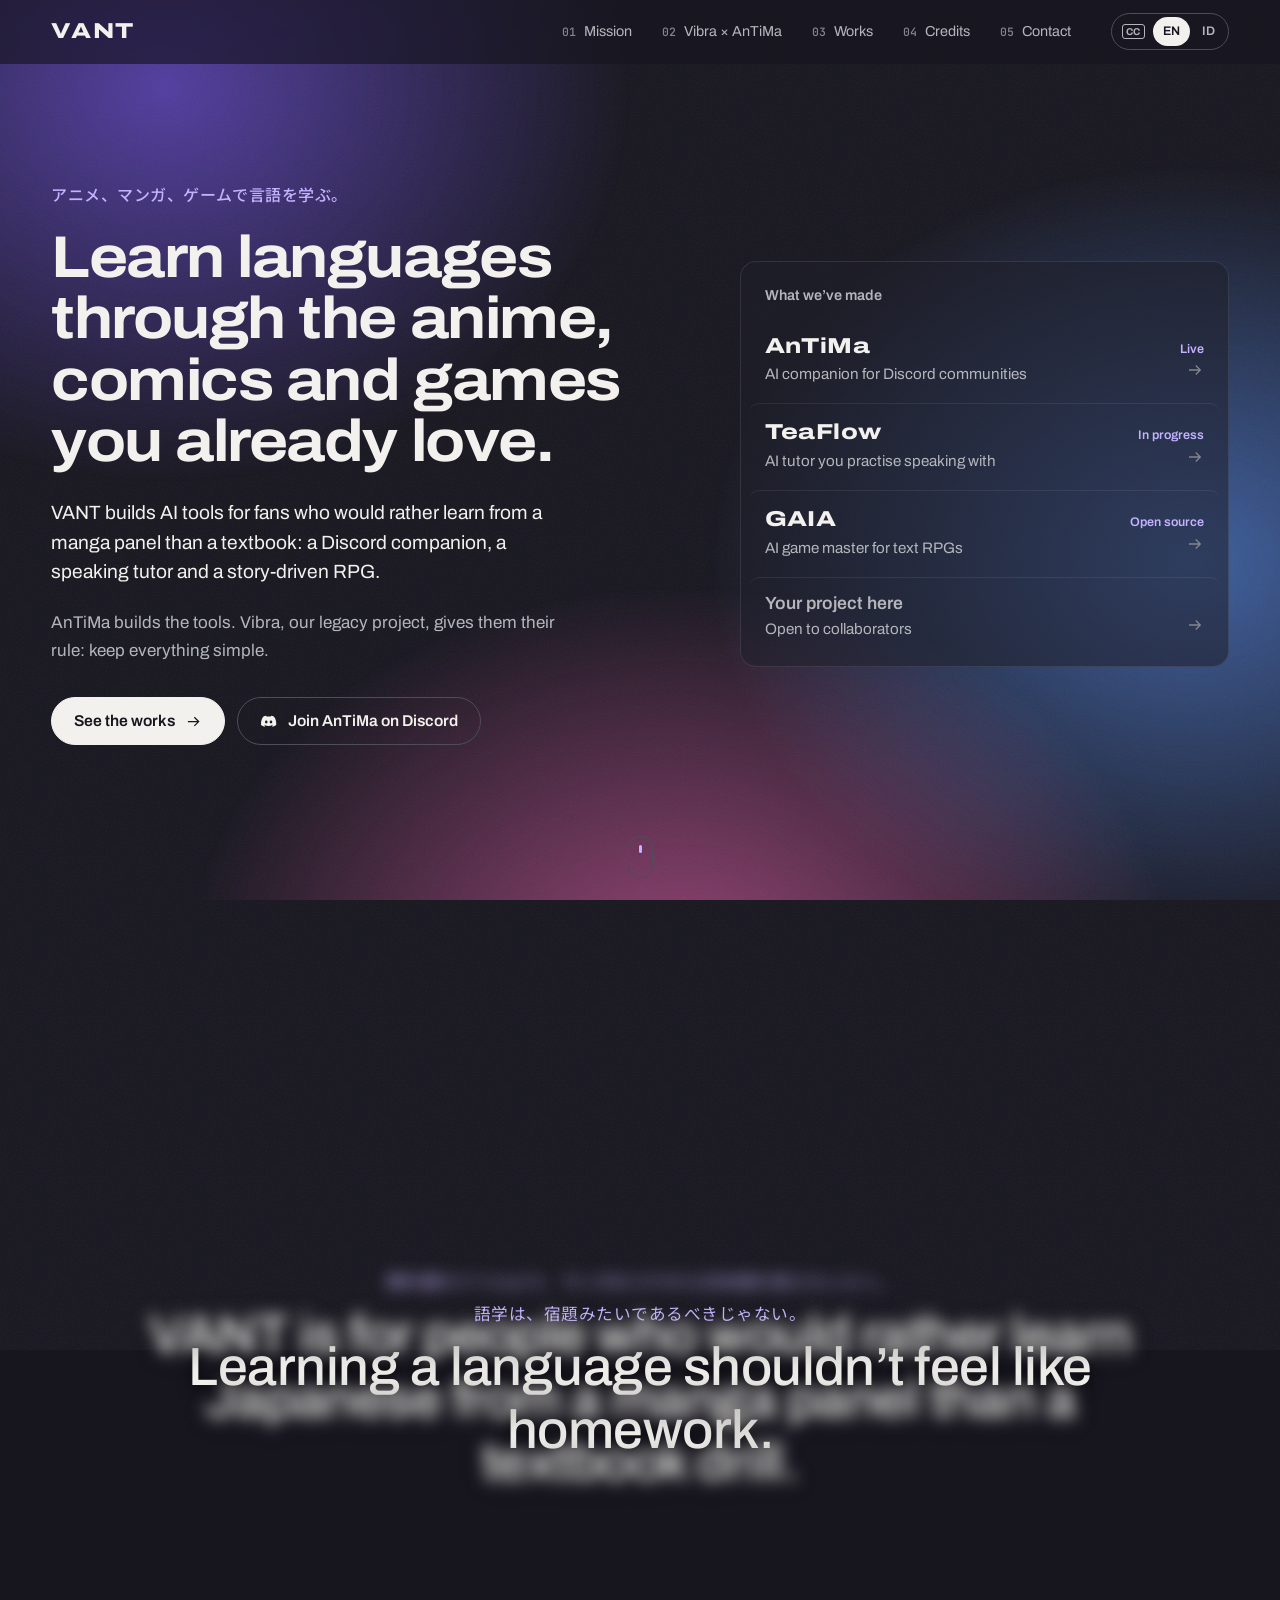
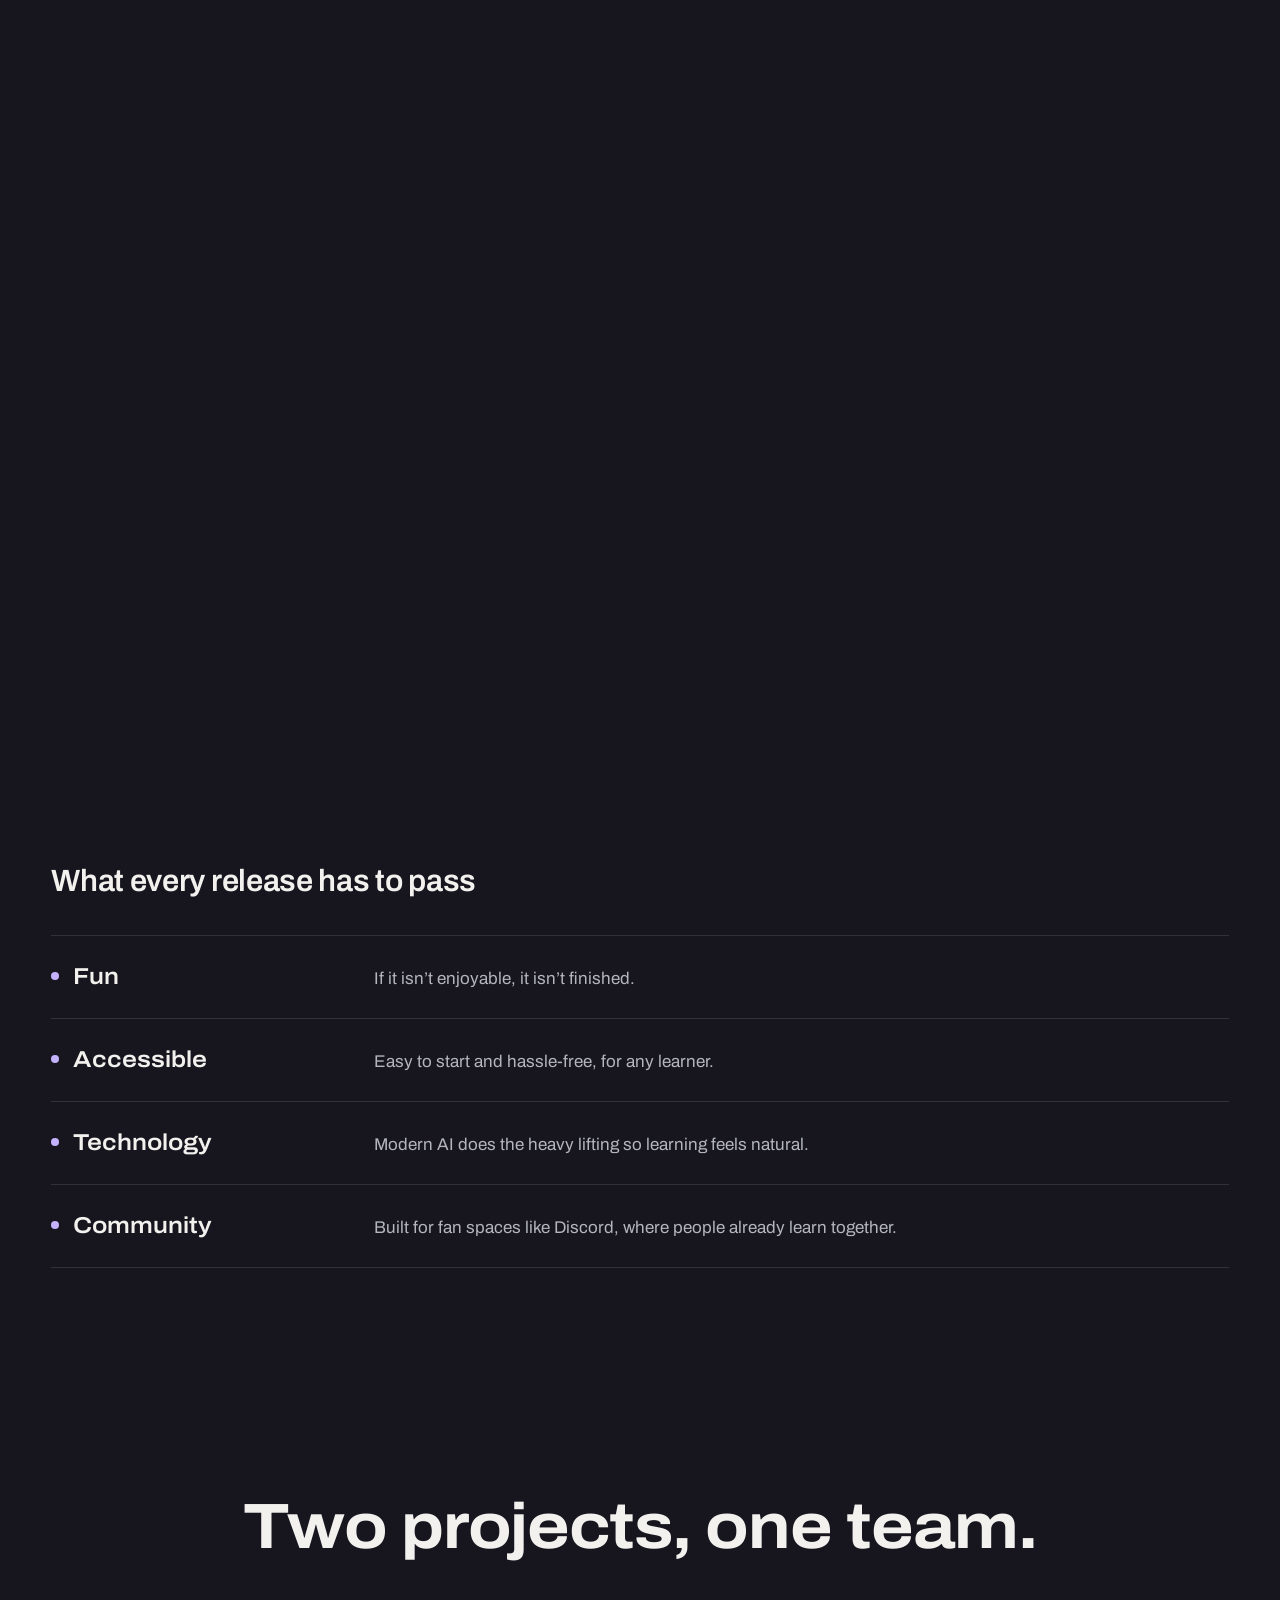
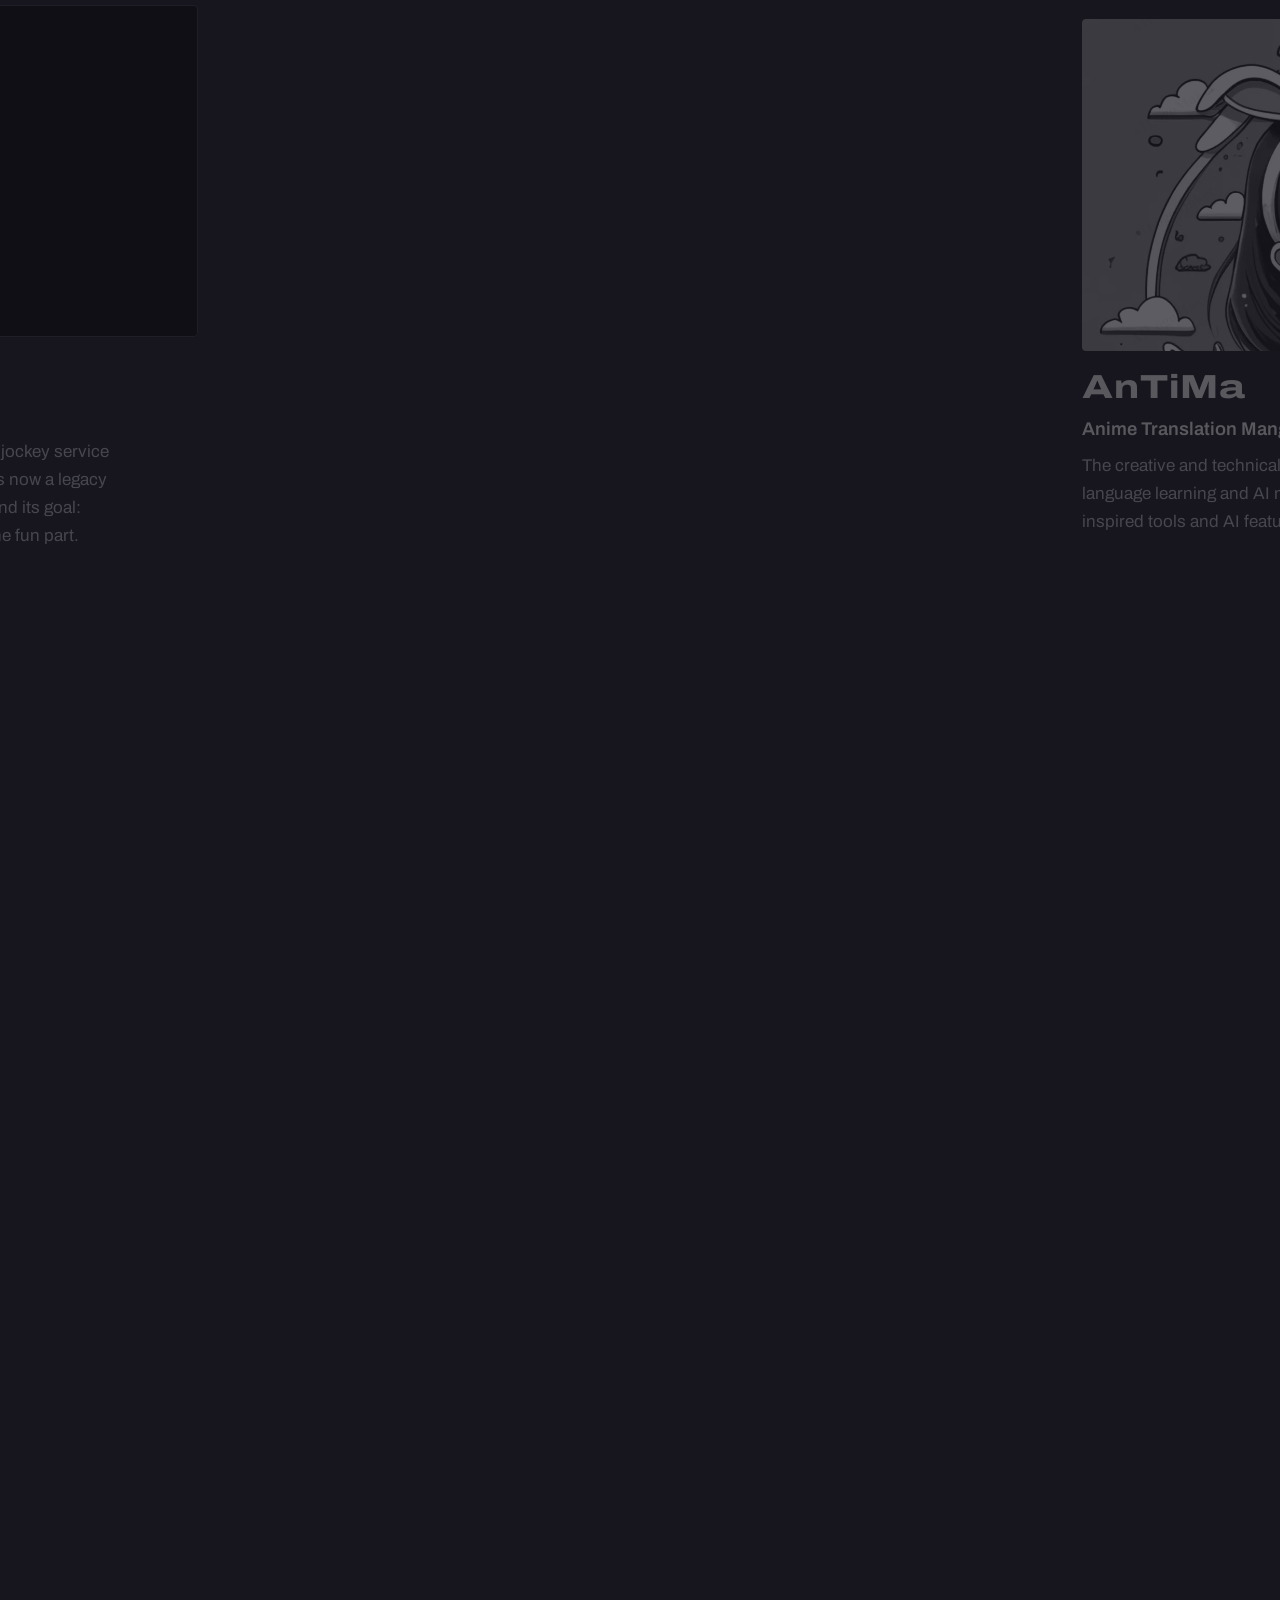
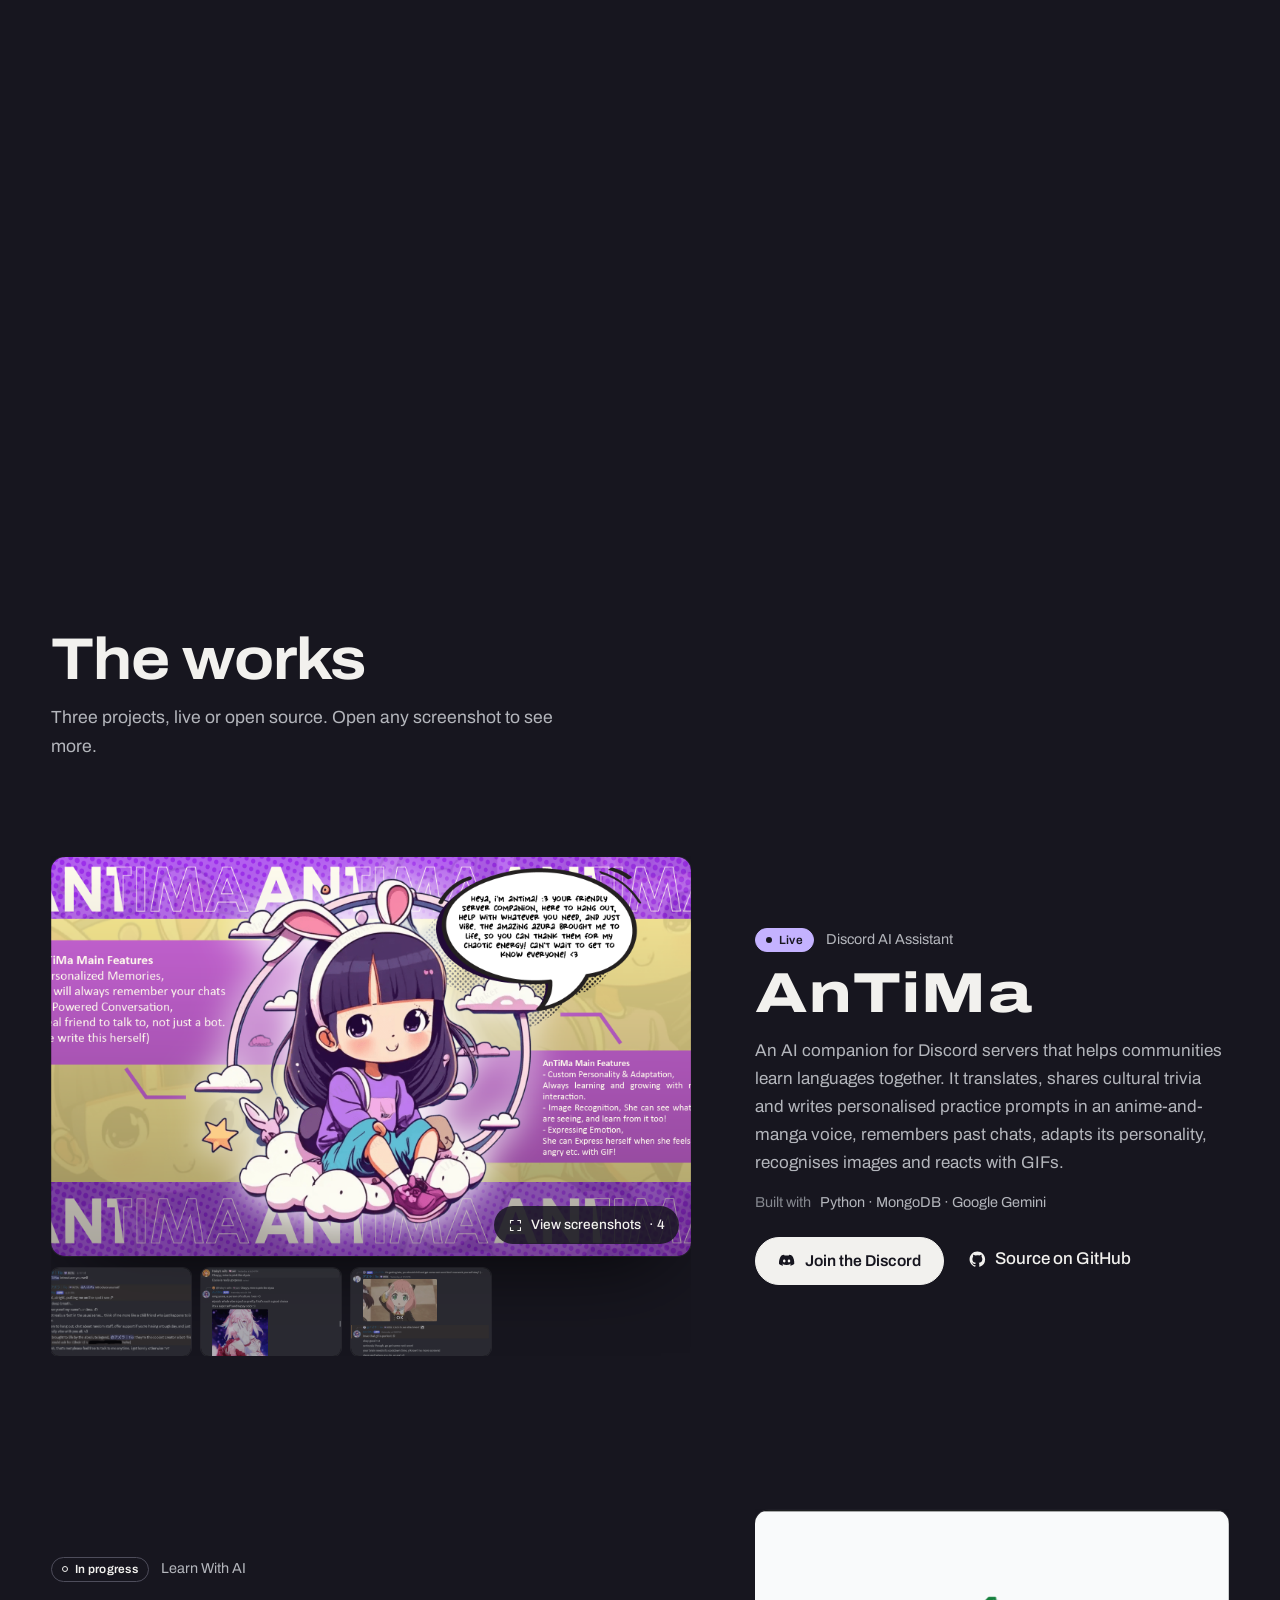
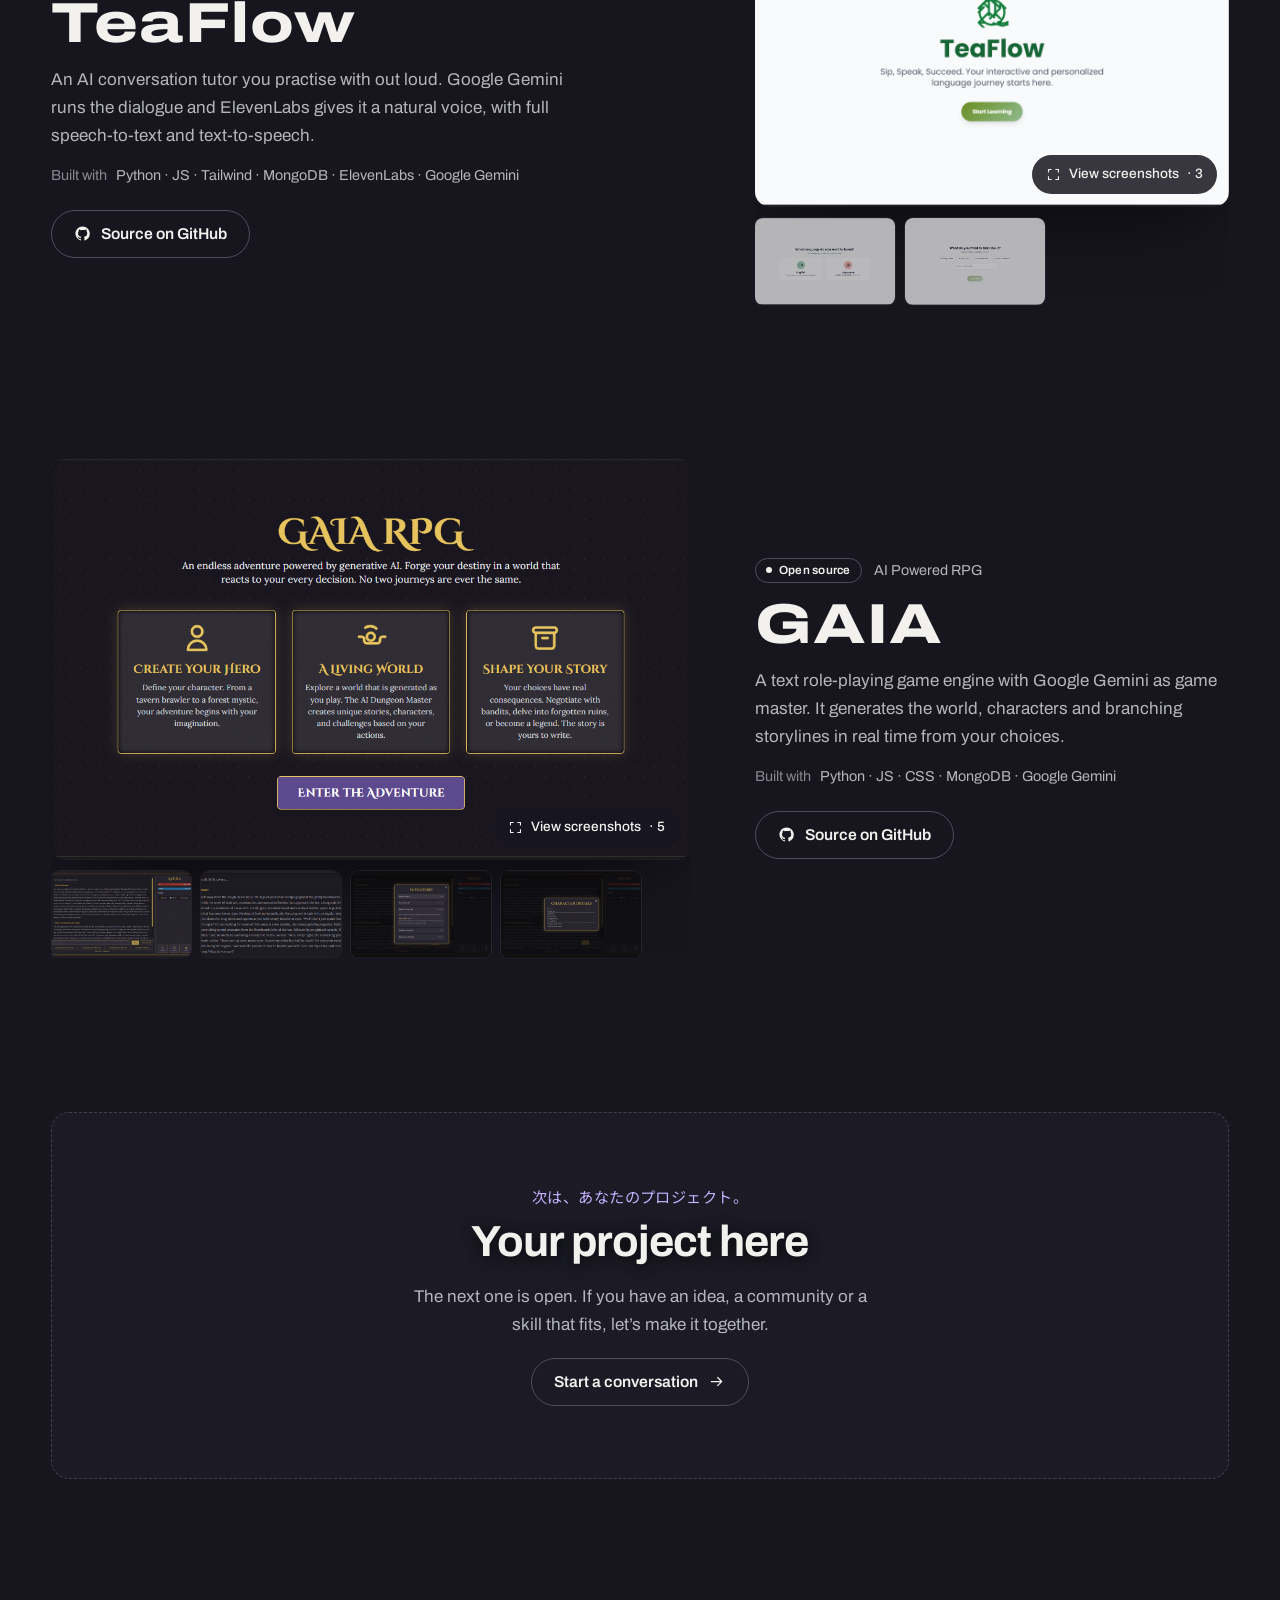
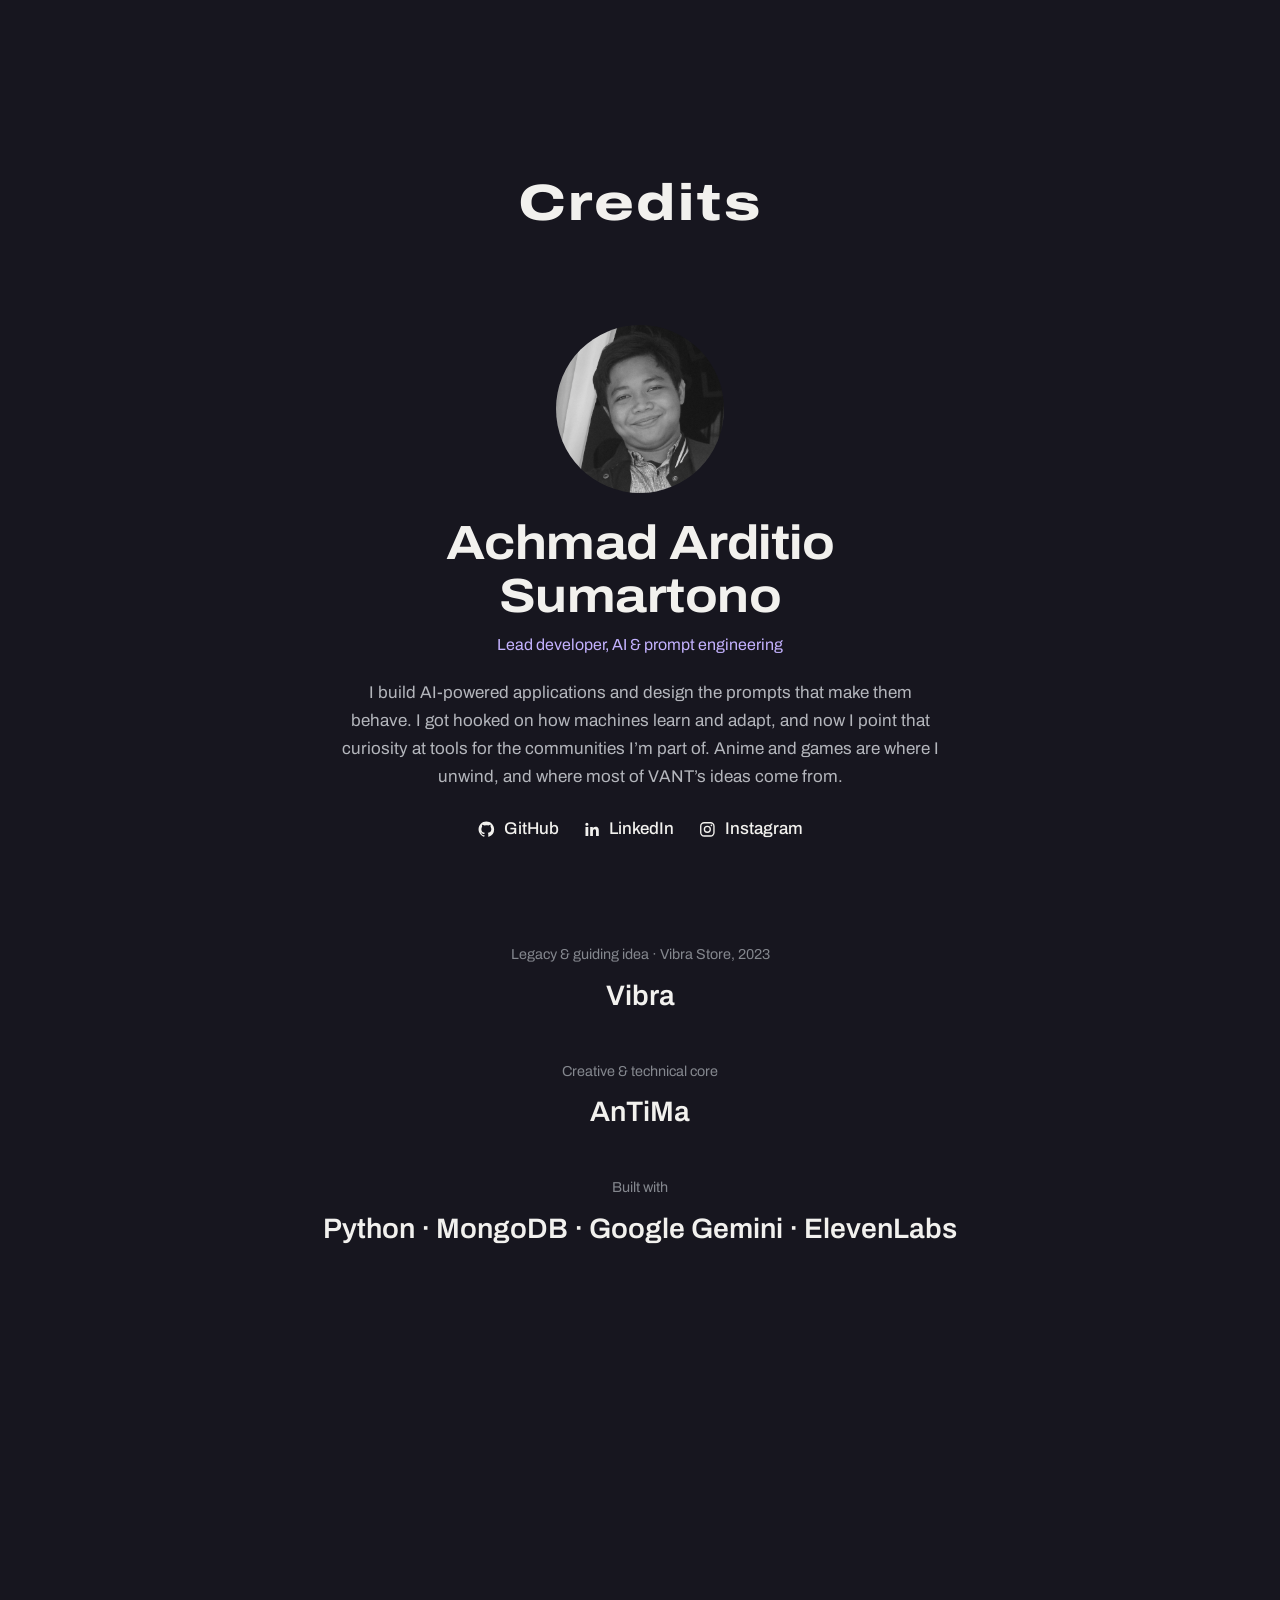
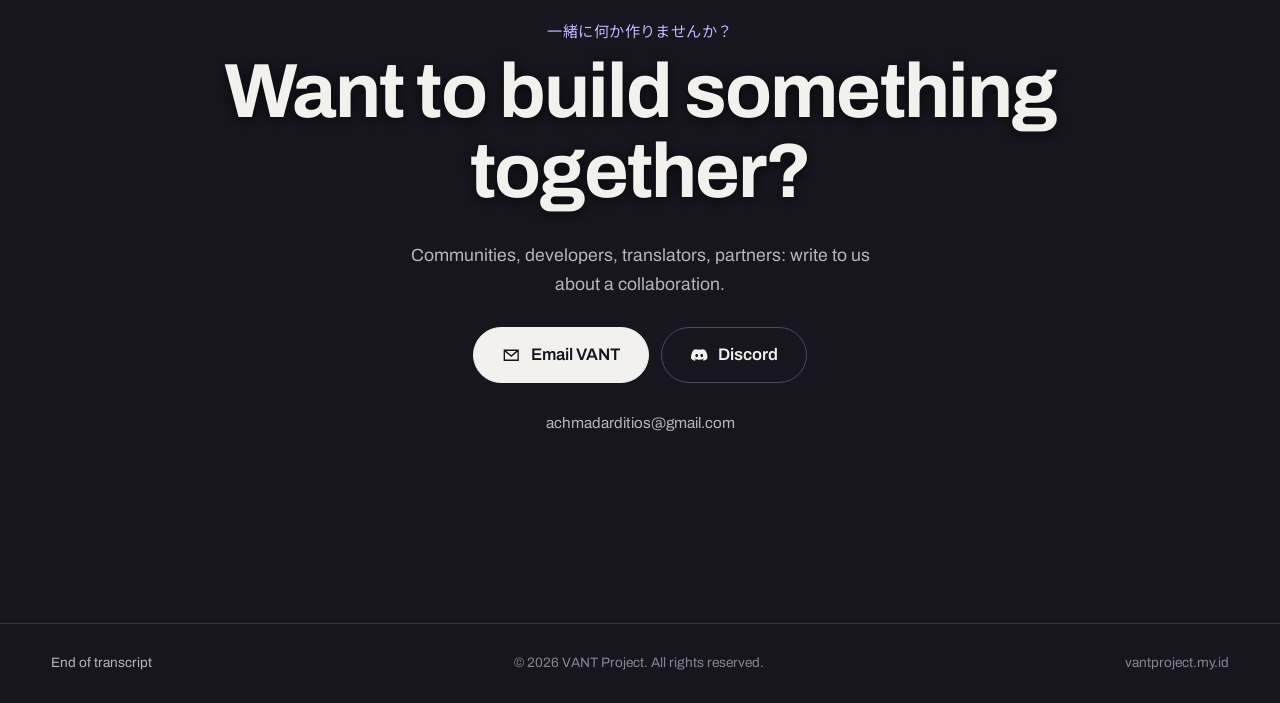
==== commit 513fdd3e: "Redesign the VANT site: subtitle-track theme, kinetic intro, play layer Replace the Tailwind dark-ne" ====
--- a/index.html
+++ b/index.html
@@ -1,312 +1,374 @@
 <!DOCTYPE html>
-<html lang="en" class="scroll-smooth">
+<html lang="en">
 <head>
     <meta charset="UTF-8">
     <meta name="viewport" content="width=device-width, initial-scale=1.0">
-    <title>VANT (Vibra & AnTiMa) Project</title>
-    <script src="https://cdn.tailwindcss.com"></script>
+    <title>VANT Project — Vibra × AnTiMa</title>
+    <meta name="description" content="VANT builds AI tools that teach languages through anime, comics and games: the AnTiMa Discord companion, the TeaFlow speaking tutor and the GAIA text RPG engine.">
+    <meta name="theme-color" content="#17161f">
+    <script>document.documentElement.classList.add('js'); setTimeout(function () { document.documentElement.classList.add('is-ready'); }, 9000);</script>
     <link rel="preconnect" href="https://fonts.googleapis.com">
     <link rel="preconnect" href="https://fonts.gstatic.com" crossorigin>
-    <link href="https://fonts.googleapis.com/css2?family=Inter:wght@400;500;700;900&display=swap" rel="stylesheet">
+    <link href="https://fonts.googleapis.com/css2?family=Archivo:wdth,wght@62..125,300..900&family=JetBrains+Mono:wght@400;500&family=Noto+Sans+JP:wght@400;500;700&display=swap" rel="stylesheet">
     <link rel="stylesheet" href="styles.css">
 </head>
-<body class="antialiased">
-
-    <div id="preloader" class="fixed inset-0 z-[100] bg-[#111827] flex items-center justify-center transition-opacity duration-500 ease-in-out">
-        <h1 class="text-4xl font-black text-white uppercase tracking-tighter animate-pulse">VANT</h1>
+<body>
+    <a class="skip" href="#main" data-i18n="skip">Skip to content</a>
+
+    <div class="ambient" aria-hidden="true"><i class="ambient__a"></i><i class="ambient__b"></i><i class="ambient__c"></i><span class="ambient__spot"></span></div>
+    <div class="grain" aria-hidden="true"></div>
+
+    <svg width="0" height="0" class="sprite" aria-hidden="true" focusable="false">
+        <symbol id="i-arrow" viewBox="0 0 24 24"><path d="M4 12h15M13 6l6 6-6 6" fill="none" stroke="currentColor" stroke-width="1.75"/></symbol>
+        <symbol id="i-down" viewBox="0 0 24 24"><path d="M6 9l6 6 6-6" fill="none" stroke="currentColor" stroke-width="1.75"/></symbol>
+        <symbol id="i-play" viewBox="0 0 24 24"><path d="M7 4.5v15l12-7.5z" fill="currentColor"/></symbol>
+        <symbol id="i-close" viewBox="0 0 24 24"><path d="M5 5l14 14M19 5L5 19" fill="none" stroke="currentColor" stroke-width="1.75"/></symbol>
+        <symbol id="i-left" viewBox="0 0 24 24"><path d="M15 5l-7 7 7 7" fill="none" stroke="currentColor" stroke-width="1.75"/></symbol>
+        <symbol id="i-right" viewBox="0 0 24 24"><path d="M9 5l7 7-7 7" fill="none" stroke="currentColor" stroke-width="1.75"/></symbol>
+        <symbol id="i-expand" viewBox="0 0 24 24"><path d="M4 9V4h5M20 9V4h-5M4 15v5h5M20 15v5h-5" fill="none" stroke="currentColor" stroke-width="1.75"/></symbol>
+        <symbol id="i-mail" viewBox="0 0 24 24"><path d="M3 5.5h18v13H3zM3.5 6l8.5 7 8.5-7" fill="none" stroke="currentColor" stroke-width="1.75"/></symbol>
+        <symbol id="i-github" viewBox="0 0 24 24"><path fill="currentColor" d="M12 2C6.48 2 2 6.48 2 12c0 4.42 2.87 8.17 6.84 9.49.5.09.68-.22.68-.48v-1.7c-2.78.6-3.37-1.34-3.37-1.34-.45-1.16-1.11-1.47-1.11-1.47-.91-.62.07-.6.07-.6 1 .07 1.53 1.03 1.53 1.03.89 1.53 2.34 1.09 2.91.83.09-.65.35-1.09.64-1.34-2.22-.25-4.56-1.11-4.56-4.95 0-1.09.39-1.99 1.03-2.69-.1-.25-.45-1.27.1-2.65 0 0 .84-.27 2.75 1.03A9.56 9.56 0 0 1 12 6.84c.85 0 1.71.12 2.5.34 1.91-1.3 2.75-1.03 2.75-1.03.55 1.38.2 2.4.1 2.65.64.7 1.03 1.6 1.03 2.69 0 3.85-2.34 4.7-4.57 4.94.36.31.68.92.68 1.86v2.75c0 .27.18.58.69.48A10 10 0 0 0 22 12c0-5.52-4.48-10-10-10z"/></symbol>
+        <symbol id="i-insta" viewBox="0 0 24 24"><rect x="3.5" y="3.5" width="17" height="17" rx="4.5" fill="none" stroke="currentColor" stroke-width="1.75"/><circle cx="12" cy="12" r="3.8" fill="none" stroke="currentColor" stroke-width="1.75"/><circle cx="17.2" cy="6.8" r="1.1" fill="currentColor"/></symbol>
+        <symbol id="i-linkedin" viewBox="0 0 24 24"><path fill="currentColor" d="M4.98 3.5a2 2 0 1 1 0 4 2 2 0 0 1 0-4zM3.2 9h3.6v11.5H3.2zM9.2 9h3.4v1.6h.05c.48-.9 1.64-1.85 3.37-1.85 3.6 0 4.27 2.37 4.27 5.45v6.3h-3.55v-5.6c0-1.33-.03-3.05-1.860-3.05-1.86 0-2.14 1.45-2.14 2.95v5.7H9.2z"/></symbol>
+        <symbol id="i-discord" viewBox="0 0 24 24"><path fill="currentColor" d="M19.6 5.3A16.6 16.6 0 0 0 15.5 4l-.5 1a15.3 15.3 0 0 0-6 0l-.5-1a16.6 16.6 0 0 0-4.1 1.3C1.8 9.2 1.1 13 1.4 16.7a16.7 16.7 0 0 0 5 2.5l1.1-1.7c-.6-.2-1.2-.5-1.8-.9l.4-.3a11.9 11.9 0 0 0 11.8 0l.4.3c-.6.4-1.2.7-1.8.9l1.1 1.7a16.6 16.6 0 0 0 5-2.5c.4-4.3-.7-8-3-11.4zM8.7 14.5c-1 0-1.8-.9-1.8-2s.8-2 1.8-2 1.8.9 1.8 2-.8 2-1.8 2zm6.6 0c-1 0-1.8-.9-1.8-2s.8-2 1.8-2 1.8.9 1.8 2-.8 2-1.8 2z"/></symbol>
+    </svg>
+
+    <!-- Opening: a 7-second kinetic title sequence -->
+    <div class="intro" id="intro" aria-hidden="true">
+        <canvas class="intro__bg"></canvas>
+
+        <div class="intro__stage">
+            <div class="sc sc-a">
+                <span class="kanji" lang="ja">語</span>
+                <div class="vant">
+                    <span class="L" style="--c: #c4b2ff"><i></i><em>V</em></span><span class="L" style="--c: #a8e6b8"><i></i><em>A</em></span><span class="L" style="--c: #f2d27a"><i></i><em>N</em></span><span class="L" style="--c: #ffb3d6"><i></i><em>T</em></span>
+                </div>
+                <p class="sc-a__sub">VIBRA × ANTIMA</p>
+            </div>
+
+            <div class="sc sc-b">
+                <p class="sc-b__learn" data-i18n="intro-learn">Learn languages</p>
+                <p class="sc-b__through" data-i18n="intro-through">through</p>
+                <div class="sc-b__slot">
+                    <span style="--c: #c4b2ff" data-i18n="intro-w1">anime</span>
+                    <span style="--c: #a8e6b8" data-i18n="intro-w2">comics</span>
+                    <span style="--c: #f2d27a" data-i18n="intro-w3">games</span>
+                </div>
+                <p class="sc-b__tate" lang="ja">アニメ・マンガ・ゲーム</p>
+            </div>
+
+            <div class="sc sc-c">
+                <div class="panel" style="--c: #c4b2ff"><i class="panel__jp" lang="ja">アンティマ</i><b>AnTiMa</b><span data-i18n="intro-antima">a Discord companion</span></div>
+                <div class="panel" style="--c: #a8e6b8"><i class="panel__jp" lang="ja">ティーフロー</i><b>TeaFlow</b><span data-i18n="intro-teaflow">a speaking tutor</span></div>
+                <div class="panel" style="--c: #f2d27a"><i class="panel__jp" lang="ja">ガイア</i><b>GAIA</b><span data-i18n="intro-gaia">an AI game master</span></div>
+            </div>
+
+            <div class="sc sc-d">
+                <p class="lock">VANT</p>
+                <i class="lock__rule"></i>
+                <p class="lock__tag" data-i18n="intro-tag">Simple. Fun. Powered by AI.</p>
+            </div>
+        </div>
+
+        <div class="intro__progress"><i></i></div>
+        <button type="button" class="intro__skip" id="intro-skip" data-i18n="intro-skip">Skip intro</button>
     </div>
 
-    <div id="lang-loader" class="fixed inset-0 z-[101] bg-[#111827]/80 backdrop-blur-sm flex items-center justify-center transition-opacity duration-300 ease-in-out opacity-0 pointer-events-none">
-        <div class="w-16 h-16 border-4 border-cyan-400 border-t-transparent rounded-full animate-spin"></div>
-    </div>
-
-    <div class="background-animation">
-        <div class="circle"></div>
-        <div class="circle"></div>
-        <div class="circle alt-color"></div>
-        <div class="circle alt-color"></div>
-        <div class="circle"></div>
-        <div id="particles-container"></div>
-        <div id="shooting-stars-container"></div>
-    </div>
-
-    <nav class="fixed top-0 left-0 right-0 z-50 bg-gray-900/50 backdrop-blur-md border-b border-gray-700 transition-transform duration-300">
-        <div class="max-w-7xl mx-auto px-4 sm:px-6 lg:px-8">
-            <div class="flex items-center justify-between h-16">
-                <div class="flex items-center">
-                    <a href="#home" class="text-2xl font-bold tracking-tighter text-white">VANT</a>
-                </div>
-                <div class="hidden md:flex items-center">
-                    <div class="ml-10 flex items-baseline space-x-4">
-                        <a href="#about" data-key="nav-about" class="text-gray-300 hover:bg-gray-700 hover:text-white px-3 py-2 rounded-md text-sm font-medium transition-colors">About VANT</a>
-                        <a href="#vibra" data-key="nav-vibra" class="text-gray-300 hover:bg-gray-700 hover:text-white px-3 py-2 rounded-md text-sm font-medium transition-colors">Vibra</a>
-                        <a href="#antima" data-key="nav-antima" class="text-gray-300 hover:bg-gray-700 hover:text-white px-3 py-2 rounded-md text-sm font-medium transition-colors">AnTiMa</a>
-                        <a href="#projects" data-key="nav-projects" class="text-gray-300 hover:bg-gray-700 hover:text-white px-3 py-2 rounded-md text-sm font-medium transition-colors">Projects</a>
-                        <a href="#developer" data-key="nav-developer" class="text-gray-300 hover:bg-gray-700 hover:text-white px-3 py-2 rounded-md text-sm font-medium transition-colors">The Developer</a>
-                        <a href="#contact" data-key="nav-contact" class="text-gray-300 hover:bg-gray-700 hover:text-white px-3 py-2 rounded-md text-sm font-medium transition-colors">Contact</a>
-                    </div>
-                    <div class="relative ml-4" id="lang-switcher">
-                        <button id="lang-btn" type="button" class="flex items-center text-gray-300 hover:bg-gray-700 hover:text-white px-3 py-2 rounded-md text-sm font-medium transition-colors">
-                            <span id="lang-text" class="font-bold">EN</span>
-                            <svg class="w-4 h-4 ml-1" fill="none" stroke="currentColor" viewBox="0 0 24 24" xmlns="http://www.w3.org/2000/svg"><path stroke-linecap="round" stroke-linejoin="round" stroke-width="2" d="M19 9l-7 7-7-7"></path></svg>
+    <header class="bar" id="top">
+        <a href="#main" class="mark" aria-label="VANT Project, back to start">VANT</a>
+        <div class="jump" id="jump">
+            <button type="button" class="jump__btn" id="jump-btn" aria-expanded="false" aria-controls="jump-menu">
+                <span class="jump__now" id="now" data-i18n="jump-label">Chapters</span>
+                <svg aria-hidden="true"><use href="#i-down"/></svg>
+            </button>
+            <ol class="jump__menu" id="jump-menu" hidden></ol>
+        </div>
+        <nav class="chapters" id="chapters" aria-label="Chapters">
+            <a href="#about"><span class="chapters__tc">01</span><span data-i18n="nav-about">Mission</span></a>
+            <a href="#members"><span class="chapters__tc">02</span><span data-i18n="nav-members">Vibra × AnTiMa</span></a>
+            <a href="#works"><span class="chapters__tc">03</span><span data-i18n="nav-works">Works</span></a>
+            <a href="#credits"><span class="chapters__tc">04</span><span data-i18n="nav-credits">Credits</span></a>
+            <a href="#contact"><span class="chapters__tc">05</span><span data-i18n="nav-contact">Contact</span></a>
+        </nav>
+        <div class="cc" role="group" aria-label="Subtitles">
+            <span class="cc__badge" aria-hidden="true">CC</span>
+            <button type="button" class="cc__btn" data-lang="en" aria-pressed="true">EN</button>
+            <button type="button" class="cc__btn" data-lang="id" aria-pressed="false">ID</button>
+        </div>
+    </header>
+
+    <main id="main">
+        <!-- Opening: what VANT is, and what it has made -->
+        <section class="stage" aria-labelledby="stage-title" data-mood="stage">
+            <div class="wrap stage__grid">
+                <div class="stage__intro">
+                    <p class="stage__jp" lang="ja" aria-hidden="true">アニメ、マンガ、ゲームで言語を学ぶ。</p>
+                    <h1 class="stage__title" id="stage-title" data-i18n="hero-title">Learn languages through the anime, comics and games you already love.</h1>
+                    <p class="stage__lead" data-i18n="hero-lead">VANT builds AI tools for fans who would rather learn from a manga panel than a textbook: a Discord companion, a speaking tutor and a story-driven RPG.</p>
+                    <p class="stage__body" data-i18n="hero-body">It is a joint project of Vibra, which keeps every tool simple, and AnTiMa, the anime-and-AI side that builds them.</p>
+                    <div class="stage__actions">
+                        <a href="#works" class="btn btn--solid"><span data-i18n="hero-cta">See the works</span><svg aria-hidden="true"><use href="#i-arrow"/></svg></a>
+                        <a href="https://discord.gg/bcYPyAzhRt" target="_blank" rel="noopener noreferrer" class="btn btn--ghost"><svg aria-hidden="true"><use href="#i-discord"/></svg><span data-i18n="hero-discord">Join AnTiMa on Discord</span></a>
+                    </div>
+                </div>
+
+                <nav class="index" aria-labelledby="index-h">
+                    <h2 class="index__title" id="index-h" data-i18n="index-title">What we’ve made</h2>
+                    <ol class="index__list">
+                        <li><a href="#work-antima" data-mood-hover="antima">
+                            <span class="index__name">AnTiMa</span>
+                            <span class="index__what" data-i18n="cut-antima">AI companion for Discord communities</span>
+                            <span class="index__status" data-i18n="status-live">Live</span>
+                            <svg class="index__go" aria-hidden="true"><use href="#i-arrow"/></svg>
+                        </a></li>
+                        <li><a href="#work-teaflow" data-mood-hover="teaflow">
+                            <span class="index__name">TeaFlow</span>
+                            <span class="index__what" data-i18n="cut-teaflow">AI tutor you practise speaking with</span>
+                            <span class="index__status" data-i18n="status-wip">In progress</span>
+                            <svg class="index__go" aria-hidden="true"><use href="#i-arrow"/></svg>
+                        </a></li>
+                        <li><a href="#work-gaia" data-mood-hover="gaia">
+                            <span class="index__name">GAIA</span>
+                            <span class="index__what" data-i18n="cut-gaia">AI game master for text RPGs</span>
+                            <span class="index__status" data-i18n="status-oss">Open source</span>
+                            <svg class="index__go" aria-hidden="true"><use href="#i-arrow"/></svg>
+                        </a></li>
+                        <li><a href="#contact" class="index__open" data-mood-hover="next">
+                            <span class="index__name" data-i18n="next-title">Your project here</span>
+                            <span class="index__what" data-i18n="index-open">Open to collaborators</span>
+                            <svg class="index__go" aria-hidden="true"><use href="#i-arrow"/></svg>
+                        </a></li>
+                    </ol>
+                </nav>
+            </div>
+            <a href="#about" class="stage__cue" aria-label="Scroll to mission"><span></span></a>
+        </section>
+
+        <!-- 01 Mission: black-screen subtitles -->
+        <section class="chapter" id="about" aria-label="Mission" data-mood="mission">
+            <div class="pin pin--subs" data-pin>
+                <div class="pin__stage">
+                    <div class="lines">
+                        <p class="sub sub--big" data-sub data-step="0">
+                            <span class="sub__jp" lang="ja">語学は、宿題みたいであるべきじゃない。</span>
+                            <span class="sub__tl"><span class="sr" data-i18n="about-1">Learning a language shouldn’t feel like homework.</span><span class="sub__vis" aria-hidden="true" data-mirror="about-1"></span></span>
+                        </p>
+                        <p class="sub sub--big" data-sub data-step="1">
+                            <span class="sub__jp" lang="ja">教科書のドリルより、マンガのコマから日本語を覚えたい人へ。</span>
+                            <span class="sub__tl"><span class="sr" data-i18n="about-2">VANT is for people who would rather learn Japanese from a manga panel than a textbook drill.</span><span class="sub__vis" aria-hidden="true" data-mirror="about-2"></span></span>
+                        </p>
+                        <p class="sub sub--big" data-sub data-step="2">
+                            <span class="sub__jp" lang="ja">だから、ファンが愛するACGの世界の中に、遊ぶように練習できるツールを作る。</span>
+                            <span class="sub__tl"><span class="sr" data-i18n="about-3">So we build tools inside the anime, comics and games world fans already love, where practice feels like play.</span><span class="sub__vis" aria-hidden="true" data-mirror="about-3"></span></span>
+                        </p>
+                    </div>
+                    <div class="pin__progress" aria-hidden="true"><i></i><i></i><i></i></div>
+                </div>
+            </div>
+
+            <div class="wrap values">
+                <h2 class="values__title" data-i18n="values-title">What every release has to pass</h2>
+                <ol class="values__list">
+                    <li class="reveal"><strong data-i18n="v-fun">Fun</strong><span data-i18n="v-fun-d">If it isn’t enjoyable, it isn’t finished.</span></li>
+                    <li class="reveal"><strong data-i18n="v-access">Accessible</strong><span data-i18n="v-access-d">Easy to start and hassle-free, for any learner.</span></li>
+                    <li class="reveal"><strong data-i18n="v-tech">Technology</strong><span data-i18n="v-tech-d">Modern AI does the heavy lifting so learning feels natural.</span></li>
+                    <li class="reveal"><strong data-i18n="v-comm">Community</strong><span data-i18n="v-comm-d">Built for fan spaces like Discord, where people already learn together.</span></li>
+                </ol>
+            </div>
+        </section>
+
+        <!-- 02 Vibra × AnTiMa: two shots converge -->
+        <section class="chapter" id="members" aria-labelledby="members-h" data-mood="members">
+            <div class="pin pin--converge" data-pin>
+                <div class="pin__stage">
+                    <h2 class="converge__title" id="members-h" data-i18n="members-title">Two projects, one team.</h2>
+                    <div class="converge">
+                        <article class="shot shot--l">
+                            <div class="shot__img shot__img--logo"><img src="img/VB_logo.jpg" alt="Vibra Store logo" width="150" height="150" loading="lazy"></div>
+                            <div class="shot__text">
+                                <h3>Vibra</h3>
+                                <p class="shot__motto" data-i18n="vibra-motto">Simplify.</p>
+                                <p data-i18n="vibra-body">Started in 2023 as Vibra Store, a game-jockey service that took the grind out of games.</p>
+                            </div>
+                        </article>
+                        <span class="converge__x" aria-hidden="true">×</span>
+                        <article class="shot shot--r">
+                            <div class="shot__img"><img src="img/AnTiMa_mascot.png" alt="AnTiMa mascot: a girl with bunny ears sitting on a cloud" width="1024" height="1024" loading="lazy"></div>
+                            <div class="shot__text">
+                                <h3>AnTiMa</h3>
+                                <p class="shot__motto" data-i18n="antima-motto">Anime Translation Manga.</p>
+                                <p data-i18n="antima-body">The creative and technical core of VANT, where anime, language learning and AI meet.</p>
+                            </div>
+                        </article>
+                    </div>
+                </div>
+            </div>
+        </section>
+
+        <!-- 03 Works: one project per scene, read top to bottom -->
+        <section class="chapter works" id="works" aria-labelledby="works-h" data-mood="antima">
+            <div class="wrap">
+                <header class="works__head reveal">
+                    <h2 id="works-h" data-i18n="works-title">The works</h2>
+                    <p data-i18n="works-lead">Three projects, all live or open source. Open any screenshot to see more.</p>
+                </header>
+
+                <article class="work" id="work-antima" data-mood="antima">
+                    <div class="work__media reveal reveal--frame">
+                        <button type="button" class="work__frame" data-gallery="antima" data-index="1">
+                            <img src="img/WEB.png" alt="AnTiMa feature art: the mascot with a list of what the bot can do" width="1920" height="1080" loading="lazy">
+                            <span class="work__open"><svg aria-hidden="true"><use href="#i-expand"/></svg><span data-i18n="view-all">View screenshots</span> · 4</span>
                         </button>
-                        <div id="lang-menu" class="absolute right-0 mt-2 w-32 bg-gray-800 border border-gray-700 rounded-md shadow-lg py-1 hidden opacity-0 transition-opacity duration-200">
-                            <a href="#" class="block px-4 py-2 text-sm text-gray-300 hover:bg-gray-700" data-lang-option="en">English</a>
-                            <a href="#" class="block px-4 py-2 text-sm text-gray-300 hover:bg-gray-700" data-lang-option="id">Indonesia</a>
-                        </div>
-                    </div>
+                        <div class="work__thumbs">
+                            <button type="button" data-gallery="antima" data-index="0" aria-label="AnTiMa screenshot 1"><img src="img/antimabot_1.png" alt="" loading="lazy"></button>
+                            <button type="button" data-gallery="antima" data-index="2" aria-label="AnTiMa screenshot 3"><img src="img/antimabot_2.png" alt="" loading="lazy"></button>
+                            <button type="button" data-gallery="antima" data-index="3" aria-label="AnTiMa screenshot 4"><img src="img/antimabot_3.png" alt="" loading="lazy"></button>
+                        </div>
+                    </div>
+                    <div class="work__info reveal">
+                        <p class="work__meta"><span class="status status--live" data-i18n="status-live">Live</span><span>Discord AI Assistant</span></p>
+                        <h3>AnTiMa</h3>
+                        <p class="work__desc" data-i18n="antima-desc">An AI companion for Discord servers that helps communities learn languages together.</p>
+                        <p class="work__stack"><span data-i18n="built-with">Built with</span> Python · MongoDB · Google Gemini</p>
+                        <div class="work__links">
+                            <a class="btn btn--solid" href="https://discord.gg/bcYPyAzhRt" target="_blank" rel="noopener noreferrer"><svg aria-hidden="true"><use href="#i-discord"/></svg><span data-i18n="link-discord">Join the Discord</span></a>
+                            <a class="tlink" href="https://github.com/Azurakun/AnTiMa" target="_blank" rel="noopener noreferrer"><svg aria-hidden="true"><use href="#i-github"/></svg><span data-i18n="link-repo">Source on GitHub</span></a>
+                        </div>
+                    </div>
+                </article>
+
+                <article class="work work--flip" id="work-teaflow" data-mood="teaflow">
+                    <div class="work__media reveal reveal--frame">
+                        <button type="button" class="work__frame" data-gallery="teaflow" data-index="0">
+                            <img src="img/TeaF_1.png" alt="TeaFlow landing screen" width="1366" height="646" loading="lazy">
+                            <span class="work__open"><svg aria-hidden="true"><use href="#i-expand"/></svg><span data-i18n="view-all">View screenshots</span> · 3</span>
+                        </button>
+                        <div class="work__thumbs">
+                            <button type="button" data-gallery="teaflow" data-index="1" aria-label="TeaFlow screenshot 2"><img src="img/TeaF_3.png" alt="" loading="lazy"></button>
+                            <button type="button" data-gallery="teaflow" data-index="2" aria-label="TeaFlow screenshot 3"><img src="img/TeaF_4.png" alt="" loading="lazy"></button>
+                        </div>
+                    </div>
+                    <div class="work__info reveal">
+                        <p class="work__meta"><span class="status status--wip" data-i18n="status-wip">In progress</span><span>Learn With AI</span></p>
+                        <h3>TeaFlow</h3>
+                        <p class="work__desc" data-i18n="teaflow-desc">An AI conversation tutor you practise with out loud.</p>
+                        <p class="work__stack"><span data-i18n="built-with">Built with</span> Python · JS · Tailwind · MongoDB · ElevenLabs · Google Gemini</p>
+                        <div class="work__links">
+                            <a class="btn btn--ghost" href="https://github.com/Azurakun/TeaFlow-AnTiMa" target="_blank" rel="noopener noreferrer"><svg aria-hidden="true"><use href="#i-github"/></svg><span data-i18n="link-repo">Source on GitHub</span></a>
+                        </div>
+                    </div>
+                </article>
+
+                <article class="work" id="work-gaia" data-mood="gaia">
+                    <div class="work__media reveal reveal--frame">
+                        <button type="button" class="work__frame" data-gallery="gaia" data-index="0">
+                            <img src="img/gaia_thmb.png" alt="GAIA RPG title screen" width="1366" height="647" loading="lazy">
+                            <span class="work__open"><svg aria-hidden="true"><use href="#i-expand"/></svg><span data-i18n="view-all">View screenshots</span> · 5</span>
+                        </button>
+                        <div class="work__thumbs">
+                            <button type="button" data-gallery="gaia" data-index="1" aria-label="GAIA screenshot 2"><img src="img/gaia_1.png" alt="" loading="lazy"></button>
+                            <button type="button" data-gallery="gaia" data-index="2" aria-label="GAIA screenshot 3"><img src="img/gaia_4.png" alt="" loading="lazy"></button>
+                            <button type="button" data-gallery="gaia" data-index="3" aria-label="GAIA screenshot 4"><img src="img/gaia_2.png" alt="" loading="lazy"></button>
+                            <button type="button" data-gallery="gaia" data-index="4" aria-label="GAIA screenshot 5"><img src="img/gaia_3.png" alt="" loading="lazy"></button>
+                        </div>
+                    </div>
+                    <div class="work__info reveal">
+                        <p class="work__meta"><span class="status status--oss" data-i18n="status-oss">Open source</span><span>AI Powered RPG</span></p>
+                        <h3>GAIA</h3>
+                        <p class="work__desc" data-i18n="gaia-desc">A text role-playing game engine with Google Gemini as game master.</p>
+                        <p class="work__stack"><span data-i18n="built-with">Built with</span> Python · JS · CSS · MongoDB · Google Gemini</p>
+                        <div class="work__links">
+                            <a class="btn btn--ghost" href="https://github.com/Azurakun/GAIA-RPG" target="_blank" rel="noopener noreferrer"><svg aria-hidden="true"><use href="#i-github"/></svg><span data-i18n="link-repo">Source on GitHub</span></a>
+                        </div>
+                    </div>
+                </article>
+
+                <aside class="work-next reveal" data-mood="next">
+                    <h3 class="sub sub--end">
+                        <span class="sub__jp" lang="ja">次は、あなたのプロジェクト。</span>
+                        <span class="sub__tl" data-i18n="next-title">Your project here</span>
+                    </h3>
+                    <p data-i18n="next-body">The next one is open. If you have an idea, a community or a skill that fits, let’s make it together.</p>
+                    <a class="btn btn--ghost" href="#contact"><span data-i18n="next-link">Start a conversation</span><svg aria-hidden="true"><use href="#i-arrow"/></svg></a>
+                </aside>
+            </div>
+        </section>
+
+        <!-- 04 Credits -->
+        <section class="chapter credits" id="credits" aria-labelledby="credits-h" data-mood="credits">
+            <div class="wrap credits__inner">
+                <h2 class="credits__title" id="credits-h" data-i18n="credits-title">Credits</h2>
+
+                <div class="credit credit--lead reveal">
+                    <figure class="credit__portrait"><img src="img/IMG_9647.JPG" alt="Portrait of Achmad Arditio Sumartono" width="1030" height="1030" loading="lazy"></figure>
+                    <p class="credit__name">Achmad Arditio Sumartono</p>
+                    <p class="credit__role" data-i18n="cr-lead">Lead developer, AI &amp; prompt engineering</p>
+                    <p class="credit__bio" data-i18n="cr-bio">I build AI-powered applications and design the prompts that make them behave.</p>
+                    <ul class="credit__links">
+                        <li><a class="tlink" href="https://github.com/Azurakun" target="_blank" rel="noopener noreferrer"><svg aria-hidden="true"><use href="#i-github"/></svg>GitHub</a></li>
+                        <li><a class="tlink" href="https://www.linkedin.com/in/achmad-arditio-sumartono/" target="_blank" rel="noopener noreferrer"><svg aria-hidden="true"><use href="#i-linkedin"/></svg>LinkedIn</a></li>
+                        <li><a class="tlink" href="https://www.instagram.com/achmad_arditio/" target="_blank" rel="noopener noreferrer"><svg aria-hidden="true"><use href="#i-insta"/></svg>Instagram</a></li>
+                    </ul>
+                </div>
+
+                <dl class="credit-roll">
+                    <div class="reveal"><dt data-i18n="cr-simplify">Simplicity</dt><dd>Vibra</dd></div>
+                    <div class="reveal"><dt data-i18n="cr-core">Creative &amp; technical core</dt><dd>AnTiMa</dd></div>
+                    <div class="reveal"><dt data-i18n="cr-stack">Built with</dt><dd>Python · MongoDB · Google Gemini · ElevenLabs</dd></div>
+                </dl>
+            </div>
+        </section>
+
+        <!-- 05 Contact -->
+        <section class="chapter contact" id="contact" aria-labelledby="contact-h" data-mood="contact">
+            <div class="wrap contact__inner">
+                <h2 class="sub sub--contact" data-sub>
+                    <span class="sub__jp" lang="ja">一緒に何か作りませんか？</span>
+                    <span class="sub__tl"><span class="sr" id="contact-h" data-i18n="contact-title">Want to build something together?</span><span class="sub__vis" aria-hidden="true" data-mirror="contact-title"></span></span>
+                </h2>
+                <p class="contact__body reveal" data-i18n="contact-body">Communities, developers, translators, partners: write to us about a collaboration.</p>
+                <div class="contact__actions reveal">
+                    <a class="btn btn--solid btn--lg" href="mailto:achmadarditios@gmail.com"><svg aria-hidden="true"><use href="#i-mail"/></svg><span data-i18n="contact-cta">Email VANT</span></a>
+                    <a class="btn btn--ghost btn--lg" href="https://discord.gg/bcYPyAzhRt" target="_blank" rel="noopener noreferrer"><svg aria-hidden="true"><use href="#i-discord"/></svg>Discord</a>
+                </div>
+                <a class="contact__mail reveal" href="mailto:achmadarditios@gmail.com">achmadarditios@gmail.com</a>
+            </div>
+        </section>
+    </main>
+
+    <footer class="foot">
+        <p class="foot__end" data-i18n="footer-end">End of transcript</p>
+        <p data-i18n="footer-text">© 2026 VANT Project. All rights reserved.</p>
+        <p>vantproject.my.id</p>
+    </footer>
+
+    <!-- Chapter dial: reading progress; tap for the top -->
+    <button type="button" class="dial" id="dial" aria-label="Back to top">
+        <svg class="dial__ring" viewBox="0 0 52 52" aria-hidden="true">
+            <circle class="dial__track" cx="26" cy="26" r="22"/>
+            <circle class="dial__progress" cx="26" cy="26" r="22"/>
+            <g class="dial__ticks"></g>
+        </svg>
+        <span class="dial__num mono" aria-hidden="true">00</span>
+        <span class="dial__label" aria-hidden="true">VANT</span>
+    </button>
+
+    <p class="toast" id="toast" role="status" aria-live="polite"></p>
+
+    <dialog class="viewer" id="viewer" aria-labelledby="viewer-cap">
+        <div class="viewer__frame">
+            <img id="viewer-img" src="img/WEB.png" alt="" loading="lazy">
+            <div class="viewer__bar">
+                <p id="viewer-cap" class="mono"></p>
+                <div class="viewer__ctrls">
+                    <button type="button" id="viewer-prev"><svg aria-hidden="true"><use href="#i-left"/></svg><span class="sr" data-i18n="viewer-prev">Previous screenshot</span></button>
+                    <button type="button" id="viewer-next"><svg aria-hidden="true"><use href="#i-right"/></svg><span class="sr" data-i18n="viewer-next">Next screenshot</span></button>
+                    <button type="button" id="viewer-close"><svg aria-hidden="true"><use href="#i-close"/></svg><span class="sr" data-i18n="viewer-close">Close</span></button>
                 </div>
             </div>
         </div>
-    </nav>
-
-    <main>
-        <section id="home" class="h-screen w-screen flex items-center justify-center relative overflow-hidden">
-            <div class="absolute top-0 left-0 w-full h-full bg-gradient-to-br from-gray-900 via-gray-900 to-black"></div>
-            <div id="hero-grid-bg" class="absolute inset-0 -z-10 h-full w-full bg-white bg-[linear-gradient(to_right,#8080800a_1px,transparent_1px),linear-gradient(to_bottom,#8080800a_1px,transparent_1px)] bg-[size:14px_24px]"></div>
-            <div id="hero-radial-bg" class="absolute top-0 left-0 w-full h-full bg-[radial-gradient(circle_at_center,_rgba(22,_163,_74,_0.1),_transparent_40%)]"></div>
-
-            <div class="text-center z-10 px-4">
-                <h1 id="hero-title" data-key="hero-title" class="animated-gradient-text text-5xl md:text-8xl font-black uppercase tracking-tighter mb-4">
-                    VANT Project
-                </h1>
-                <p id="hero-subtitle" data-key="hero-subtitle" class="text-lg md:text-xl text-slate-400 max-w-2xl mx-auto mb-8">
-                    A fusion of Vibra & AnTiMa, pioneering the future through innovative solutions and creative endeavors.
-                </p>
-                <a href="#about" data-key="hero-button" class="hero-button-glow bg-cyan-600 text-white font-bold py-3 px-8 rounded-lg text-lg hover:bg-cyan-500 transition-all duration-300 ease-in-out transform hover:scale-105">
-                    Explore Our Vision
-                </a>
-            </div>
-             <div class="absolute bottom-10 inset-x-0 flex flex-col items-center space-y-2 animate-bounce">
-                <span class="text-sm text-gray-400" data-key="scroll-down">Scroll Down</span>
-                <svg xmlns="http://www.w3.org/2000/svg" class="h-6 w-6 text-gray-400" fill="none" viewBox="0 0 24 24" stroke="currentColor">
-                    <path stroke-linecap="round" stroke-linejoin="round" stroke-width="2" d="M19 9l-7 7-7-7" />
-                </svg>
-            </div>
-        </section>
-
-        <section id="about" class="min-h-screen w-screen flex items-center justify-center bg-transparent py-20 px-4 sm:px-6 lg:px-8">
-            <div class="max-w-6xl mx-auto grid grid-cols-1 md:grid-cols-2 gap-16 items-center">
-                <div class="text-left">
-                    <h2 class="text-4xl md:text-5xl font-bold text-white tracking-tight mb-4" data-key="about-title">Our Mission: Learning, Made Fun.</h2>
-                    <p class="text-slate-300 text-lg mb-6" data-key="about-subtitle">
-                        VANT Project is for those who want to learn languages in a fun and engaging way, especially through the world of Anime, Comics, and Games (ACG).
-                    </p>
-                    <p id="mission-statement" class="text-slate-400 text-base leading-relaxed mb-8" data-key="about-desc">
-                        We believe that learning shouldn't be a chore. Our core mission is to break down the barriers of traditional education by creating immersive and enjoyable experiences. We aim to prove that acquiring new skills, like mastering a language, can be as exciting as exploring your favorite fictional universe.
-                    </p>
-                    <div class="flex items-center gap-4">
-                        <a href="#projects" class="text-cyan-400 font-semibold hover:text-cyan-300 transition-colors text-lg" data-key="about-button">See Our Work →</a>
-                    </div>
-                </div>
-                <div class="grid grid-cols-2 gap-6">
-                    <div class="card-hover-effect bg-gray-800/50 border border-gray-700 p-8 rounded-2xl shadow-lg h-full flex flex-col">
-                        <h3 class="text-xl font-bold text-white mb-2" data-key="mission-fun-title">Fun</h3>
-                        <p class="text-slate-400 flex-grow" data-key="mission-fun-desc">We prioritize enjoyment and engagement in all our learning tools.</p>
-                    </div>
-                    <div class="card-hover-effect bg-gray-800/50 border border-gray-700 p-8 rounded-2xl shadow-lg mt-8 h-full flex flex-col">
-                         <h3 class="text-xl font-bold text-white mb-2" data-key="mission-access-title">Accessibility</h3>
-                        <p class="text-slate-400 flex-grow" data-key="mission-access-desc">Our goal is to make language learning easy to start and hassle-free.</p>
-                    </div>
-                     <div class="card-hover-effect bg-gray-800/50 border border-gray-700 p-8 rounded-2xl shadow-lg h-full flex flex-col">
-                        <h3 class="text-xl font-bold text-white mb-2" data-key="mission-tech-title">Technology</h3>
-                        <p class="text-slate-400 flex-grow" data-key="mission-tech-desc">We leverage smart AI and modern tech to create effective learning experiences.</p>
-                    </div>
-                     <div class="card-hover-effect bg-gray-800/50 border border-gray-700 p-8 rounded-2xl shadow-lg mt-8 h-full flex flex-col">
-                        <h3 class="text-xl font-bold text-white mb-2" data-key="mission-comm-title">Community</h3>
-                        <p class="text-slate-400 flex-grow" data-key="mission-comm-desc">We are building a space for ACG fans to connect and learn together.</p>
-                    </div>
-                </div>
-            </div>
-        </section>
-
-        <div class="section-separator"></div>
-
-        <section id="vibra" class="min-h-screen w-screen flex items-center justify-center bg-transparent py-20 px-4 sm:px-6 lg:px-8">
-            <div class="max-w-6xl mx-auto grid grid-cols-1 md:grid-cols-2 gap-16 items-center">
-                 <div class="relative w-full h-full min-h-[400px]">
-                    <div class="absolute inset-0 bg-cyan-800/30 rounded-3xl transform -rotate-6"></div>
-                    <img src="img/VB_logo.jpg" alt="Vibra Project" class="relative w-full h-full object-cover rounded-2xl shadow-2xl">
-                </div>
-                <div class="text-left">
-                    <h2 class="text-4xl md:text-5xl font-bold text-white tracking-tight mb-4" data-key="vibra-title">The Vibra Initiative</h2>
-                     <p class="text-cyan-400 text-lg mb-6" data-key="vibra-subtitle">Simplifying Experiences, Amplifying Fun.</p>
-                    <p class="text-slate-300 text-base leading-relaxed mb-4" data-key="vibra-desc1">
-                        The Vibra Project, also known as Vibra Store, was founded in 2023 with a clear vision: to "Simplify" how people play games. We started by offering game jockey services, making it easier for players to achieve their in-game goals without the grind.
-                    </p>
-                    <p class="text-slate-400 text-base leading-relaxed" data-key="vibra-desc2">
-                        This philosophy of simplification is the core of Vibra's contribution to the VANT Project. Just as we remove the hassle from gaming, we apply the same principle to language learning. Vibra's role is to ensure our platforms are intuitive, user-friendly, and free of unnecessary complexity. By creating a smooth and seamless user experience, we let learners focus on what truly matters: enjoying the process of discovery and mastering a new language through their favorite anime and manga.
-                    </p>
-                </div>
-            </div>
-        </section>
-
-        <div class="section-separator"></div>
-
-        <section id="antima" class="min-h-screen w-screen flex items-center justify-center bg-transparent py-20 px-4 sm:px-6 lg:px-8">
-            <div class="max-w-6xl mx-auto grid grid-cols-1 md:grid-cols-2 gap-16 items-center">
-                <div class="text-left md:order-2">
-                     <div class="relative w-full h-full min-h-[400px]">
-                        <div class="absolute inset-0 bg-rose-800/30 rounded-3xl transform rotate-6"></div>
-                        <img src="img/AnTiMa_mascot.png" alt="AnTiMa Project" class="relative w-full h-full object-cover rounded-2xl shadow-2xl">
-                    </div>
-                </div>
-                <div class="text-left md:order-1">
-                    <h2 class="text-4xl md:text-5xl font-bold text-white tracking-tight mb-4" data-key="antima-title">The AnTiMa Framework</h2>
-                    <p class="text-rose-400 text-lg mb-6" data-key="antima-subtitle">Where Anime, Language, and Technology Collide.</p>
-                    <p class="text-slate-300 text-base leading-relaxed mb-4" data-key="antima-desc1">
-                       AnTiMa, short for Anime Translation Manga, is the heart of our creative and technical efforts. It's an initiative dedicated to blending the captivating world of anime with language learning and cutting-edge technology.
-                    </p>
-                    <p class="text-slate-400 text-base leading-relaxed" data-key="antima-desc2">
-                        Our mission with AnTiMa is to make cultural discovery and language acquisition fun. By developing anime-inspired tools and intelligent AI features, we're creating a new way to learn. AnTiMa is our first major step towards realizing our vision, and it's a project that continues to evolve and grow.
-                    </p>
-                </div>
-            </div>
-        </section>
-
-        <div class="section-separator"></div>
-
-        <section id="featured" class="w-screen bg-transparent py-20 px-4 sm:px-6 lg:px-8">
-            <div class="max-w-6xl mx-auto">
-                <div class="text-center mb-12">
-                     <h2 class="text-4xl md:text-5xl font-bold text-white tracking-tight mb-4" data-key="featured-title">Featured Project</h2>
-                     <p class="text-slate-300 text-lg max-w-3xl mx-auto" data-key="featured-subtitle">A glimpse into our flagship creation, embodying our commitment to excellence and innovation.</p>
-                </div>
-                <div class="card-hover-effect bg-gray-800 border border-gray-700 rounded-2xl grid grid-cols-1 lg:grid-cols-2 overflow-hidden shadow-2xl shadow-cyan-500/10">
-                    <div class="p-8 md:p-12 flex flex-col justify-center">
-                        <h3 class="text-3xl font-bold text-white mb-3">Discord AI Assistant - AnTiMa</h3>
-                        <div class="flex flex-wrap gap-2 mb-4">
-                             <span class="bg-cyan-500/20 text-cyan-300 text-xs font-semibold px-2.5 py-1 rounded-full">Python</span>
-                             <span class="bg-cyan-500/20 text-cyan-300 text-xs font-semibold px-2.5 py-1 rounded-full">MongoDB</span>
-                             <span class="bg-cyan-500/20 text-cyan-300 text-xs font-semibold px-2.5 py-1 rounded-full">Google Gemini</span>
-                        </div>
-                        <p class="text-slate-400 mb-6 leading-relaxed" data-key="featured-desc">
-                           Our first project is AnTiMa, an AI-powered assistant for Discord. It's designed to help users learn languages in a fun, interactive way within their communities. It features translation tools, cultural trivia, and personalized learning prompts, all inspired by anime and manga culture.
-                        </p>
-                        <button data-project-id="antima" class="open-modal-btn bg-cyan-600 text-white font-bold py-3 px-6 rounded-lg text-base hover:bg-cyan-500 transition-transform transform hover:scale-105 duration-300 ease-in-out self-start" data-key="featured-button">
-                           View Case Study
-                        </button>
-                    </div>
-                    <div class="min-h-[300px] lg:min-h-0">
-                         <img src="img/WEB.png" alt="Featured Project" class="w-full h-full object-cover">
-                    </div>
-                </div>
-            </div>
-        </section>
-
-        <div class="section-separator"></div>
-
-        <section id="projects" class="min-h-screen w-screen flex flex-col items-center justify-center bg-transparent py-20 px-4 sm:px-6 lg:px-8">
-            <div class="max-w-6xl mx-auto text-center">
-                <h2 class="text-4xl md:text-5xl font-bold text-white tracking-tight mb-4" data-key="projects-title">Our Creations</h2>
-                <p class="text-slate-300 text-lg max-w-3xl mx-auto mb-12" data-key="projects-subtitle">
-                    Here are some of the projects we're proud to have built. Each one is a testament to our passion for technology and design.
-                </p>
-            </div>
-            <div id="project-grid" class="max-w-6xl mx-auto grid grid-cols-1 md:grid-cols-2 gap-8 w-full px-4">
-                </div>
-        </section>
-
-        <div class="section-separator"></div>
-
-        <section id="developer" class="h-screen w-screen flex items-center justify-center bg-transparent py-20 px-4 sm:px-6 lg:px-8">
-            <div class="max-w-5xl mx-auto text-center">
-                <div>
-                    <img src="img/IMG_9647.JPG" alt="Developer Portrait" class="w-32 h-32 rounded-full mx-auto mb-6 border-4 border-gray-700 shadow-lg">
-                    <h2 class="text-4xl md:text-5xl font-bold text-white tracking-tight mb-2" data-key="dev-name">Achmad Arditio Sumartono</h2>
-                    <p class="text-cyan-400 text-lg mb-6" data-key="dev-title">Lead Developer & AI Enthusiast</p>
-                    <p class="text-slate-300 max-w-3xl mx-auto text-lg leading-relaxed" data-key="dev-bio">
-                        I Am a passionate AI developer and prompt engineering with a knack for creating innovative solutions. With a background in computer science and a deep love for technology, I specialize in building AI-powered applications that enhance user experiences. My journey began with a fascination for how machines can learn and adapt, leading me to explore various AI frameworks and tools. Over the years, I've honed my skills in Python, machine learning, and natural language processing, allowing me to bring complex ideas to life. When I'm not coding, you'll find me exploring the latest tech trends or indulging in my love for anime and gaming.
-                    </p>
-                     <div class="mt-8 flex justify-center gap-6">
-                         <a href="https://github.com/Azurakun" target="_blank" rel="noopener noreferrer" class="text-gray-400 hover:text-white transition-colors card-hover-effect rounded-full"><svg class="w-8 h-8" fill="currentColor" viewBox="0 0 24 24" aria-hidden="true"><path fill-rule="evenodd" d="M12 2C6.477 2 2 6.477 2 12c0 4.418 2.865 8.165 6.839 9.49.5.092.682-.217.682-.482 0-.237-.009-.868-.014-1.703-2.782.605-3.369-1.343-3.369-1.343-.454-1.158-1.11-1.466-1.11-1.466-.908-.62.069-.608.069-.608 1.003.07 1.531 1.03 1.531 1.03.892 1.53 2.341 1.088 2.91.832.092-.647.35-1.088.636-1.338-2.22-.253-4.555-1.113-4.555-4.951 0-1.093.39-1.988 1.03-2.688-.103-.253-.446-1.272.098-2.65 0 0 .84-.27 2.75 1.026A9.564 9.564 0 0112 6.844c.85.004 1.705.115 2.504.337 1.909-1.296 2.747-1.027 2.747-1.027.546 1.379.203 2.398.1 2.651.64.7 1.028 1.595 1.028 2.688 0 3.848-2.338 4.695-4.566 4.943.359.309.678.92.678 1.855 0 1.338-.012 2.419-.012 2.747 0 .268.18.58.688.482A10.001 10.001 0 0022 12c0-5.523-4.477-10-10-10z" clip-rule="evenodd" /></svg></a>
-                         <a href="https://www.instagram.com/achmad_arditio/" target="_blank" rel="noopener noreferrer" class="text-gray-400 hover:text-white transition-colors card-hover-effect rounded-full"><svg xmlns="http://www.w3.org/2000/svg" class="w-8 h-8" fill="currentColor" viewBox="0 0 24 24" aria-hidden="true"><path fill-rule="evenodd" d="M12 2.163c3.204 0 3.584.012 4.85.07 3.252.148 4.771 1.691 4.919 4.919.058 1.265.069 1.645.069 4.849 0 3.205-.012 3.584-.069 4.849-.149 3.225-1.664 4.771-4.919 4.919-1.266.058-1.644.07-4.85.07-3.204 0-3.584-.012-4.849-.07-3.26-.149-4.771-1.699-4.919-4.92-.058-1.265-.07-1.644-.07-4.849 0-3.204.013-3.583.07-4.849.149-3.227 1.664-4.771 4.919-4.919A48.243 48.243 0 0112 2.163zm0 1.441a46.817 46.817 0 00-4.832.069c-2.413.111-3.564 1.229-3.669 3.669-.057 1.25-.067 1.605-.067 4.782s.01 3.532.067 4.782c.105 2.44 1.256 3.558 3.669 3.669 1.266.057 1.604.067 4.832.067 3.229 0 3.566-.01 4.832-.067 2.413-.111 3.564-1.229 3.669-3.669.057-1.25.067-1.605.067-4.782s-.01-3.532-.067-4.782c-.105-2.44-1.256-3.558-3.669-3.669A46.82 46.82 0 0012 3.604zm0 4.238a4.152 4.152 0 100 8.304 4.152 4.152 0 000-8.304zm0 6.862a2.71 2.71 0 110-5.42 2.71 2.71 0 010 5.42zm4.965-7.73a1.18 1.18 0 10-2.36 0 1.18 1.18 0 002.36 0z" clip-rule="evenodd" /></svg></a>
-                         <a href="https://www.linkedin.com/in/achmad-arditio-sumartono/" target="_blank" rel="noopener noreferrer" class="text-gray-400 hover:text-white transition-colors card-hover-effect rounded-full"><svg class="w-8 h-8" fill="currentColor" viewBox="0 0 24 24" aria-hidden="true"><path fill-rule="evenodd" d="M16.338 16.338H13.67V12.16c0-.995-.017-2.277-1.387-2.277-1.39 0-1.601 1.086-1.601 2.206v4.248H8.014v-8.59h2.559v1.174h.037c.356-.675 1.227-1.387 2.526-1.387 2.703 0 3.203 1.778 3.203 4.092v4.711zM5.005 6.575a1.548 1.548 0 11-.003-3.096 1.548 1.548 0 01.003 3.096zm-1.337 9.763H6.34v-8.59H3.667v8.59zM17.668 1H6.328C3.965 1 2 2.985 2 5.332v13.336C2 21.015 3.965 23 6.328 23h11.34c2.364 0 4.332-1.985 4.332-4.332V5.332C22 2.985 20.032 1 17.668 1z" clip-rule="evenodd" /></svg></a>
-                    </div>
-                </div>
-            </div>
-        </section>
-
-        <section id="contact" class="min-h-[50vh] w-screen flex items-center justify-center bg-transparent py-20 px-4 sm:px-6 lg:px-8 border-t border-gray-700">
-             <div class="text-center">
-                <h2 class="text-4xl font-bold text-white tracking-tight mb-4" data-key="contact-title">Get In Touch</h2>
-                <p class="text-slate-300 max-w-xl mx-auto mb-8" data-key="contact-subtitle">
-                    Have a question or want to collaborate? I'd love to hear from you.
-                </p>
-                <a href="mailto:achmadarditios@gmail.com" target="_blank" rel="noopener noreferrer" class="bg-cyan-600 text-white font-bold py-3 px-8 rounded-lg text-lg hover:bg-cyan-500 transition-transform transform hover:scale-105 duration-300 ease-in-out" data-key="contact-button">
-                    Contact Me
-                </a>
-             </div>
-        </section>
-    </main>
-
-    <footer id="page-footer" class="bg-black py-4 border-t border-gray-800">
-        <div class="max-w-7xl mx-auto px-4 sm:px-6 lg:px-8 text-center text-sm text-gray-500">
-            <p data-key="footer-text">&copy; 2025 VANT Project. All Rights Reserved.</p>
-        </div>
-    </footer>
-
-    <div id="project-modal" class="modal fixed inset-0 z-50 flex items-center justify-center bg-black/80 backdrop-blur-sm p-4 invisible opacity-0">
-        <div class="modal-content bg-gray-900 border border-gray-700 w-full max-w-4xl max-h-[90vh] rounded-2xl shadow-2xl shadow-black/50 overflow-hidden flex flex-col transform scale-95">
-            <div class="flex items-center justify-between p-4 border-b border-gray-700 flex-shrink-0">
-                <h3 id="modal-title" class="text-2xl font-bold text-white"></h3>
-                <button id="close-modal-btn" class="text-gray-400 hover:text-white transition-colors">
-                    <svg xmlns="http://www.w3.org/2000/svg" class="h-8 w-8" fill="none" viewBox="0 0 24 24" stroke="currentColor">
-                        <path stroke-linecap="round" stroke-linejoin="round" stroke-width="2" d="M6 18L18 6M6 6l12 12" />
-                    </svg>
-                </button>
-            </div>
-            <div class="p-6 overflow-y-auto">
-                <div class="relative mb-6">
-                    <div id="modal-image-container" class="aspect-video bg-gray-800 rounded-lg overflow-hidden relative">
-                         </div>
-                    <button id="prev-image-btn" class="absolute top-1/2 left-2 -translate-y-1/2 bg-black/50 text-white p-2 rounded-full hover:bg-black/80 transition-colors">
-                         <svg xmlns="http://www.w3.org/2000/svg" class="h-6 w-6" fill="none" viewBox="0 0 24 24" stroke="currentColor"><path stroke-linecap="round" stroke-linejoin="round" stroke-width="2" d="M15 19l-7-7 7-7" /></svg>
-                    </button>
-                    <button id="next-image-btn" class="absolute top-1/2 right-2 -translate-y-1/2 bg-black/50 text-white p-2 rounded-full hover:bg-black/80 transition-colors">
-                        <svg xmlns="http://www.w3.org/2000/svg" class="h-6 w-6" fill="none" viewBox="0 0 24 24" stroke="currentColor"><path stroke-linecap="round" stroke-linejoin="round" stroke-width="2" d="M9 5l7 7-7 7" /></svg>
-                    </button>
-                </div>
-
-                <div class="grid grid-cols-1 md:grid-cols-3 gap-6">
-                    <div class="md:col-span-2">
-                        <h4 class="text-xl font-bold text-white mb-2" data-key="modal-about-title">About this project</h4>
-                        <p id="modal-description" class="text-slate-300 leading-relaxed"></p>
-                    </div>
-                    <div>
-                        <h4 class="text-xl font-bold text-white mb-2" data-key="modal-tech-title">Technologies Used</h4>
-                        <div id="modal-tags" class="flex flex-wrap gap-2"></div>
-                        <div class="mt-6">
-                           <h4 class="text-xl font-bold text-white mb-3" data-key="modal-links-title">Links</h4>
-                           <div class="flex flex-col space-y-3">
-                             <a id="modal-live-link" href="" target="_blank" rel="noopener noreferrer" class="flex items-center gap-2 text-cyan-400 hover:text-cyan-300">
-                               <svg xmlns="http://www.w3.org/2000/svg" class="h-5 w-5" fill="none" viewBox="0 0 24 24" stroke="currentColor"><path stroke-linecap="round" stroke-linejoin="round" stroke-width="2" d="M10 6H6a2 2 0 00-2 2v10a2 2 0 002 2h10a2 2 0 002-2v-4M14 4h6m0 0v6m0-6L10 14"></path></svg>
-                               <span data-key="modal-live-link">Live Preview</span>
-                             </a>
-                             <a id="modal-repo-link" href="https://github.com/Azurakun/AnTiMa" target="_blank" rel="noopener noreferrer" class="flex items-center gap-2 text-cyan-400 hover:text-cyan-300">
-                               <svg class="w-5 h-5" fill="currentColor" viewBox="0 0 24 24"><path fill-rule="evenodd" d="M12 2C6.477 2 2 6.477 2 12c0 4.418 2.865 8.165 6.839 9.49.5.092.682-.217.682-.482 0-.237-.009-.868-.014-1.703-2.782.605-3.369-1.343-3.369-1.343-.454-1.158-1.11-1.466-1.11-1.466-.908-.62.069-.608.069-.608 1.003.07 1.531 1.03 1.531 1.03.892 1.53 2.341 1.088 2.91.832.092-.647.35-1.088.636-1.338-2.22-.253-4.555-1.113-4.555-4.951 0-1.093.39-1.988 1.03-2.688-.103-.253-.446-1.272.098-2.65 0 0 .84-.27 2.75 1.026A9.564 9.564 0 0112 6.844c.85.004 1.705.115 2.504.337 1.909-1.296 2.747-1.027 2.747-1.027.546 1.379.203 2.398.1 2.651.64.7 1.028 1.595 1.028 2.688 0 3.848-2.338 4.695-4.566 4.943.359.309.678.92.678 1.855 0 1.338-.012 2.419-.012 2.747 0 .268.18.58.688.482A10.001 10.001 0 0022 12c0-5.523-4.477-10-10-10z" clip-rule="evenodd" /></svg>
-                               <span data-key="modal-repo-link">Code Repository</span>
-                             </a>
-                           </div>
-                        </div>
-                    </div>
-                </div>
-            </div>
-        </div>
-    </div>
-
-    <div id="scroll-tracker-container" class="fixed bottom-4 left-0 right-0 w-full h-16 z-40 pointer-events-none flex items-center justify-center">
-        <div class="relative w-full max-w-xs h-10 flex items-center justify-center">
-            <div id="dots-track" class="absolute top-1/2 left-0 w-full h-2 bg-gray-800/50 backdrop-blur-sm border border-gray-700/50 rounded-full transition-opacity duration-500">
-                <div id="dot-left" class="absolute top-1/2 w-3 h-3 bg-cyan-400 rounded-full shadow-[0_0_10px_rgba(22,163,174,0.8)]" style="left: 0px; transform: translateY(-50%)"></div>
-                <div id="dot-right" class="absolute top-1/2 w-3 h-3 bg-rose-400 rounded-full shadow-[0_0_10px_rgba(225,29,72,0.8)]" style="right: 0px; transform: translateY(-50%)"></div>
-            </div>
-            <button id="back-to-top-btn" class="absolute top-1/2 left-1/2 opacity-0 pointer-events-none transition-all duration-300 bg-gray-800/50 border border-gray-700 rounded-full text-gray-300 hover:text-white px-4 py-2 text-sm font-semibold whitespace-nowrap">
-                <span data-key="back-to-top">Back to Top</span>
-            </button>
-        </div>
-    </div>
-
-    <script type="module" src="main.js"></script>
+    </dialog>
+
+    <script type="module" src="app.js"></script>
 </body>
-</html>+</html>
--- a/styles.css
+++ b/styles.css
@@ -1,227 +1,751 @@
+/* VANT — subtitle track */
+
+@property --amb-a { syntax: '<color>'; inherits: true; initial-value: #6b4fd8; }
+@property --amb-b { syntax: '<color>'; inherits: true; initial-value: #4f7fd6; }
+@property --amb-c { syntax: '<color>'; inherits: true; initial-value: #d0569c; }
+@property --accent { syntax: '<color>'; inherits: true; initial-value: #c4b2ff; }
+
+:root {
+    --bg: #17161f;
+    --bg-2: #201f2a;
+    --bg-3: #2a2935;
+    --fg: #f2f1ee;
+    --fg-2: #b4b6bc;
+    --fg-3: #84878e;
+    --rule: #34333f;
+    --rule-2: #4e4d5b;
+
+    --f-text: "Archivo", system-ui, -apple-system, "Segoe UI", sans-serif;
+    --f-jp: "Noto Sans JP", "Hiragino Sans", "Yu Gothic", sans-serif;
+    --f-mono: "JetBrains Mono", ui-monospace, "Cascadia Mono", monospace;
+
+    --bar-h: 64px;
+    --tl-h: 0px;
+    --amb-a: #6b4fd8;
+    --amb-b: #4f7fd6;
+    --amb-c: #d0569c;
+    --accent: #c4b2ff;
+    --gutter: clamp(16px, 4vw, 56px);
+    --max: 1280px;
+    --ease: cubic-bezier(.16, 1, .3, 1);
+    --ease-io: cubic-bezier(.65, 0, .35, 1);
+
+    color-scheme: dark;
+    transition: --amb-a 1.6s var(--ease-io), --amb-b 1.6s var(--ease-io), --amb-c 1.6s var(--ease-io), --accent .8s var(--ease-io);
+}
+
+*, *::before, *::after { box-sizing: border-box; }
+html { scroll-padding-top: var(--bar-h); }
 body {
-    font-family: 'Inter', sans-serif;
-    background-color: #111827; /* Darker, cooler gray */
-    color: #e5e7eb;
-    overflow-x: hidden;
-}
-/* Custom scrollbar for a more modern look */
-::-webkit-scrollbar {
-    width: 8px;
-}
-::-webkit-scrollbar-track {
-    background: #1f2937;
-}
-::-webkit-scrollbar-thumb {
-    background: #4b5563;
-}
-::-webkit-scrollbar-thumb:hover {
-    background: #6b7280;
-}
-/* Refined fade-in animation */
-@keyframes fadeIn {
-    from { opacity: 0; transform: translateY(30px) scale(0.98); }
-    to { opacity: 1; transform: translateY(0) scale(1); }
-}
-.fade-in-section {
-    opacity: 0; /* Initially hidden */
-}
-.fade-in-visible {
-    animation: fadeIn 1s ease-out forwards;
-}
-
-/* Modal styles */
-.modal {
-    transition: opacity 0.3s ease, visibility 0.3s ease;
-}
-.modal-content {
-    transition: transform 0.3s ease;
-}
-
-/* Animated Background */
-.background-animation {
-    position: fixed;
-    top: 0;
-    left: 0;
-    width: 100%;
-    height: 100%;
-    z-index: -1; /* Place it behind everything */
+    margin: 0;
+    background: var(--bg);
+    color: var(--fg);
+    font: 400 1.0625rem/1.65 var(--f-text);
+    font-stretch: 100%;
+    -webkit-font-smoothing: antialiased;
+}
+img { display: block; max-width: 100%; height: auto; }
+a { color: inherit; }
+button { font: inherit; color: inherit; }
+svg { width: 1.1em; height: 1.1em; flex: none; }
+.sprite { position: absolute; }
+.mono { font-family: var(--f-mono); font-variant-numeric: tabular-nums; letter-spacing: 0; }
+
+::selection { background: var(--accent); color: var(--bg); }
+:focus-visible { outline: 2px solid var(--fg); outline-offset: 4px; }
+html { scrollbar-color: var(--rule-2) var(--bg); }
+::-webkit-scrollbar { width: 10px; height: 10px; }
+::-webkit-scrollbar-track { background: var(--bg); }
+::-webkit-scrollbar-thumb { background: var(--rule-2); border: 3px solid var(--bg); border-radius: 10px; }
+
+.sr { position: absolute; width: 1px; height: 1px; overflow: hidden; clip: rect(0 0 0 0); white-space: nowrap; }
+.skip {
+    position: fixed; left: 12px; top: 12px; z-index: 200;
+    background: var(--fg); color: var(--bg); padding: 10px 16px; font-weight: 600; text-decoration: none;
+    transform: translateY(-160%);
+}
+.skip:focus { transform: none; }
+
+.wrap { max-width: calc(var(--max) + 2 * var(--gutter)); margin: 0 auto; padding: 0 var(--gutter); }
+
+/* ---------- Ambient colour: slow light leaks graded per chapter ---------- */
+
+.ambient { position: fixed; inset: 0; z-index: -1; overflow: hidden; pointer-events: none; }
+.ambient i {
+    position: absolute; width: 70vmax; height: 70vmax; border-radius: 50%;
+    opacity: .7; mix-blend-mode: screen;
+    will-change: transform;
+}
+.ambient__a { background: radial-gradient(circle, var(--amb-a) 0%, transparent 66%); left: -22vmax; top: -26vmax; animation: float-a 26s ease-in-out infinite alternate; }
+.ambient__b { background: radial-gradient(circle, var(--amb-b) 0%, transparent 66%); right: -28vmax; top: 10vh; animation: float-b 32s ease-in-out infinite alternate; }
+.ambient__c { background: radial-gradient(circle, var(--amb-c) 0%, transparent 66%); left: 18vw; bottom: -40vmax; opacity: .5; animation: float-c 38s ease-in-out infinite alternate; }
+@keyframes float-a { to { transform: translate(18vw, 22vh) scale(1.15); } }
+@keyframes float-b { to { transform: translate(-22vw, 18vh) scale(.9); } }
+@keyframes float-c { to { transform: translate(14vw, -26vh) scale(1.2); } }
+.grain {
+    position: fixed; inset: -50%; z-index: -1; pointer-events: none; opacity: .07;
+    background-image: url("data:image/svg+xml,%3Csvg xmlns='http://www.w3.org/2000/svg' width='160' height='160'%3E%3Cfilter id='n'%3E%3CfeTurbulence type='fractalNoise' baseFrequency='.9' numOctaves='2' stitchTiles='stitch'/%3E%3C/filter%3E%3Crect width='100%25' height='100%25' filter='url(%23n)'/%3E%3C/svg%3E");
+    animation: grain 1s steps(4) infinite;
+}
+@keyframes grain { 25% { transform: translate(-3%, 2%); } 50% { transform: translate(2%, -3%); } 75% { transform: translate(-1%, -2%); } }
+body { background: var(--bg); }
+main, .foot { position: relative; }
+
+/* ---------- Intro: 7-second kinetic title sequence ---------- */
+
+.intro { display: none; }
+.js .intro {
+    position: fixed; inset: 0; z-index: 150;
+    display: grid; place-items: center; overflow: hidden;
+    background: #08080a;
+    pointer-events: auto;
+}
+.intro__bg { position: absolute; inset: 0; width: 100%; height: 100%; }
+.intro__stage { position: relative; width: 100%; height: 100%; }
+.sc { position: absolute; inset: 0; display: grid; place-items: center; opacity: 0; }
+.sc p { margin: 0; }
+
+/* A: 語 and the VANT punch */
+.kanji {
+    position: absolute; left: 50%; top: 50%; translate: -50% -50%;
+    font: 700 min(62vh, 78vw)/1 var(--f-jp);
+    color: transparent; -webkit-text-stroke: 2px #c4b2ff;
+    opacity: 0; pointer-events: none;
+}
+.vant { position: relative; display: flex; gap: .02em; font: 800 clamp(4rem, 15vw, 11rem)/1 var(--f-text); font-stretch: 125%; letter-spacing: .02em; }
+.L { position: relative; display: block; overflow: hidden; padding: .04em .02em 0; }
+.L i { position: absolute; inset: 0; background: var(--c); transform: scaleY(0); }
+.L em { position: relative; display: block; font-style: normal; transform: translateY(105%); }
+.sc-a__sub {
+    position: absolute; top: calc(50% + clamp(3.4rem, 10vw, 7.4rem));
+    font: 600 clamp(.8rem, 1.3vw, 1rem)/1 var(--f-text); letter-spacing: .24em; color: var(--fg-2); opacity: 0;
+}
+.sc-a { place-items: center; }
+
+/* B: kinetic sentence with a word slot */
+.sc-b { align-content: center; justify-items: start; padding: 0 max(var(--gutter), 8vw); grid-template-rows: auto auto auto; gap: .2em; }
+.sc-b__learn { font: 800 clamp(2.6rem, 8vw, 7rem)/.95 var(--f-text); font-stretch: 112%; letter-spacing: -.03em; clip-path: inset(0 100% 0 0); }
+.sc-b__through { font: 500 clamp(1.1rem, 2.4vw, 2rem)/1.2 var(--f-text); color: var(--fg-2); opacity: 0; padding-left: .2em; }
+.sc-b__slot { position: relative; height: 1.05em; overflow: hidden; font: 800 clamp(3.4rem, 13vw, 11rem)/1.05 var(--f-text); font-stretch: 125%; letter-spacing: .01em; width: 100%; }
+.sc-b__slot span { position: absolute; left: 0; top: 0; color: var(--c); transform: translateY(110%); }
+.sc-b__tate {
+    position: absolute; right: max(var(--gutter), 6vw); top: 50%; translate: 0 -50%;
+    writing-mode: vertical-rl; font: 700 clamp(1rem, 2vw, 1.5rem)/1.6 var(--f-jp); letter-spacing: .3em; color: #c4b2ff;
+    clip-path: inset(0 0 100% 0);
+}
+
+/* C: slanted manga panels */
+.sc-c { display: grid; grid-template-columns: repeat(3, 1fr); gap: 14px; padding: 9vh max(var(--gutter), 3vw); transform: skewX(-8deg); place-items: stretch; }
+.panel {
+    position: relative; overflow: hidden;
+    display: flex; flex-direction: column; justify-content: flex-end; gap: 8px;
+    padding: clamp(18px, 3vw, 36px);
+    background:
+        radial-gradient(circle, color-mix(in srgb, var(--c) 30%, transparent) 1.2px, transparent 1.6px) 0 0 / 9px 9px,
+        linear-gradient(160deg, color-mix(in srgb, var(--c) 18%, #111114), #0d0d10 70%);
+    border: 2px solid color-mix(in srgb, var(--c) 70%, transparent);
+    transform: translateY(-110%);
+}
+.panel > * { transform: skewX(8deg); transform-origin: left bottom; }
+.panel b { font: 800 clamp(1.6rem, 3.3vw, 3.1rem)/1 var(--f-text); white-space: nowrap; font-stretch: 125%; color: transparent; -webkit-text-stroke: 1.5px var(--c); }
+.panel__jp {
+    position: absolute; top: clamp(16px, 3vw, 32px); right: clamp(14px, 2.4vw, 28px);
+    writing-mode: vertical-rl; font: 700 clamp(2rem, 5vw, 4.4rem)/1 var(--f-jp); font-style: normal; letter-spacing: .06em;
+    color: color-mix(in srgb, var(--c) 32%, transparent);
+}
+.panel span { font-size: clamp(.9rem, 1.4vw, 1.15rem); color: var(--fg); opacity: 0; }
+
+/* D: lockup */
+.sc-d { align-content: center; justify-items: center; gap: 18px; }
+.lock { font: 800 clamp(3rem, 10vw, 7.5rem)/.9 var(--f-text); font-stretch: 125%; opacity: 0; }
+.lock__rule { width: min(420px, 60vw); height: 3px; border-radius: 3px; background: linear-gradient(90deg, #c4b2ff, #a8e6b8, #f2d27a, #ffb3d6); transform: scaleX(0); }
+.lock__tag { font-size: clamp(1rem, 1.8vw, 1.4rem); color: var(--fg-2); opacity: 0; }
+
+.intro__progress { position: absolute; left: 50%; bottom: 36px; width: min(200px, 40vw); height: 2px; translate: -50% 0; background: rgba(242, 241, 238, .14); border-radius: 2px; overflow: hidden; }
+.intro__progress i { display: block; height: 100%; background: var(--fg); transform-origin: left; transform: scaleX(0); }
+.intro__skip {
+    position: absolute; right: var(--gutter); bottom: 24px;
+    background: rgba(8, 8, 10, .6); border: 1px solid var(--rule-2); border-radius: 999px;
+    padding: 8px 16px; font-size: .85rem; color: var(--fg-2); cursor: pointer;
+    transition: color .25s, border-color .25s;
+}
+.intro__skip:hover { color: var(--fg); border-color: var(--fg); }
+.intro.is-done { display: none; }
+
+@media (max-width: 899px) {
+    .sc-c { grid-template-columns: 1fr; grid-template-rows: repeat(3, 1fr); gap: 10px; padding: 12vh 8vw 16vh; transform: skewY(-6deg); }
+    .panel > * { transform: skewY(6deg); }
+    .panel__jp { font-size: clamp(1.4rem, 7vw, 2.2rem); }
+    .sc-b__tate { writing-mode: horizontal-tb; top: 22%; left: 6vw; right: auto; translate: 0 0; letter-spacing: .2em; font-size: 1rem; }
+    .sc-b { padding: 0 6vw; }
+    .sc-b__learn { font-size: 10.5vw; white-space: nowrap; }
+    .sc-b__slot { font-size: 16vw; }
+    .intro__progress { bottom: 84px; }
+    .intro__skip { left: 50%; right: auto; translate: -50% 0; }
+}
+
+/* ---------- Top bar ---------- */
+
+.bar {
+    position: fixed; inset: 0 0 auto; z-index: 60;
+    height: var(--bar-h);
+    display: flex; align-items: center; gap: 28px;
+    padding: 0 var(--gutter);
+    background: rgba(23, 22, 31, .66);
+    -webkit-backdrop-filter: blur(16px) saturate(1.2);
+    backdrop-filter: blur(16px) saturate(1.2);
+    border-bottom: 1px solid transparent;
+    transition: border-color .3s;
+}
+.bar.is-scrolled { border-bottom-color: var(--rule); }
+.mark {
+    font: 800 1.35rem/1 var(--f-text); font-stretch: 125%; letter-spacing: .06em;
+    text-decoration: none;
+}
+.chapters { display: flex; gap: 6px; margin-left: auto; }
+.chapters a {
+    position: relative;
+    display: inline-flex; align-items: baseline; gap: 8px;
+    padding: 8px 12px; border-radius: 999px;
+    font-size: .9rem; color: var(--fg-2); text-decoration: none;
+    transition: color .25s, background-color .25s;
+}
+.chapters__tc { font: 500 .72rem var(--f-mono); color: var(--fg-3); transition: color .25s; }
+.chapters a:hover { color: var(--fg); background: var(--bg-3); }
+.chapters a[aria-current="true"] { color: var(--bg); background: var(--accent); }
+.chapters a[aria-current="true"] .chapters__tc { color: var(--bg); }
+
+.cc { display: flex; align-items: center; gap: 2px; border: 1px solid var(--rule-2); border-radius: 999px; padding: 3px; }
+.cc__badge {
+    font: 700 .62rem/1 var(--f-text); letter-spacing: .04em;
+    border: 1.5px solid var(--fg-2); color: var(--fg-2); border-radius: 3px; padding: 2px 3px; margin: 0 6px 0 7px;
+}
+.cc__btn {
+    border: 0; background: none; cursor: pointer; border-radius: 999px;
+    padding: 4px 10px; font-size: .78rem; font-weight: 600; color: var(--fg-2);
+    transition: background-color .25s, color .25s;
+}
+.cc__btn:hover { color: var(--fg); }
+.cc__btn[aria-pressed="true"] { background: var(--fg); color: var(--bg); }
+
+/* ---------- Buttons & links ---------- */
+
+.btn {
+    position: relative; isolation: isolate; overflow: hidden;
+    display: inline-flex; align-items: center; justify-content: center; gap: 10px;
+    min-height: 48px; padding: 0 22px; border-radius: 999px;
+    font-weight: 600; font-size: .98rem; text-decoration: none;
+    border: 1px solid var(--fg);
+    transition: color .45s var(--ease), transform .3s var(--ease);
+}
+.btn::before {
+    content: ""; position: absolute; inset: 0; z-index: -1;
+    transform: scaleX(0); transform-origin: right;
+    transition: transform .5s var(--ease);
+}
+.btn:hover::before { transform: scaleX(1); transform-origin: left; }
+.btn:active { transform: scale(.97); }
+.btn svg { transition: transform .4s var(--ease); }
+.btn:hover svg { transform: translateX(3px); }
+.btn--solid { background: var(--fg); color: var(--bg); }
+.btn--solid::before { background: var(--accent); }
+.btn--solid:hover { color: var(--bg); }
+.btn--ghost { background: transparent; color: var(--fg); border-color: var(--rule-2); }
+.btn--ghost::before { background: var(--accent); }
+.btn--ghost:hover { color: var(--bg); border-color: var(--accent); }
+.btn--lg { min-height: 56px; padding: 0 28px; font-size: 1.05rem; }
+
+.tlink {
+    display: inline-flex; align-items: center; gap: 8px;
+    font-weight: 500; text-decoration: none;
+    background: linear-gradient(var(--accent), var(--accent)) 0 100% / 0 2px no-repeat;
+    padding-bottom: 3px;
+    transition: background-size .45s var(--ease), color .25s;
+}
+.tlink:hover { background-size: 100% 2px; color: var(--accent); }
+
+/* ---------- Subtitles ---------- */
+
+.sub { margin: 0; display: grid; justify-items: center; gap: 10px; text-align: center; }
+.sub__jp { font: 400 .95rem/1.5 var(--f-jp); color: var(--accent); letter-spacing: .03em; }
+.sub__tl { font-weight: 500; color: var(--fg); text-shadow: 0 2px 14px rgba(0, 0, 0, .7); text-wrap: balance; }
+.sub__vis { white-space: pre-wrap; }
+.sub__vis { display: inline-block; }
+.sub__vis.is-entering { animation: sub-in .42s var(--ease) both; }
+@keyframes sub-in { from { opacity: 0; transform: translateY(6px); } to { opacity: 1; transform: none; } }
+
+/* ---------- Stage (first viewport) ---------- */
+
+.stage {
+    position: relative;
+    min-height: 100svh;
+    display: grid; align-items: center;
+    padding: calc(var(--bar-h) + clamp(32px, 6vh, 72px)) 0 clamp(72px, 10vh, 112px);
+}
+.stage__grid { display: grid; grid-template-columns: minmax(0, 1.25fr) minmax(0, 1fr); gap: clamp(32px, 6vw, 96px); align-items: center; }
+.stage__intro { display: grid; gap: 22px; justify-items: start; }
+.stage__jp { margin: 0; font: 500 1rem/1.4 var(--f-jp); color: var(--accent); letter-spacing: .03em; }
+.stage__title {
+    margin: 0; max-width: 17ch;
+    font: 700 clamp(2.4rem, 4.6vw, 4.1rem)/1.04 var(--f-text); font-stretch: 112%; letter-spacing: -.025em;
+    text-wrap: balance;
+}
+.stage__lead { margin: 4px 0 0; max-width: 46ch; font-size: clamp(1.1rem, 1.5vw, 1.3rem); line-height: 1.55; color: var(--fg); }
+.stage__body { margin: 0; max-width: 52ch; color: var(--fg-2); }
+.stage__actions { display: flex; flex-wrap: wrap; gap: 12px; margin-top: 10px; }
+
+/* opening choreography: lines settle in once the intro clears */
+.js .stage__intro > *, .js .index { opacity: 0; transform: translateY(18px); }
+.is-ready .stage__intro > *, .is-ready .index { opacity: 1; transform: none; transition: opacity .9s var(--ease), transform 1s var(--ease); }
+.is-ready .stage__intro > :nth-child(2) { transition-delay: .08s; }
+.is-ready .stage__intro > :nth-child(3) { transition-delay: .16s; }
+.is-ready .stage__intro > :nth-child(4) { transition-delay: .22s; }
+.is-ready .stage__intro > :nth-child(5) { transition-delay: .28s; }
+.is-ready .index { transition-delay: .34s; }
+
+/* project index: the opening's map of the works */
+.index {
+    background: rgba(32, 31, 42, .55);
+    border: 1px solid rgba(242, 241, 238, .1);
+    border-radius: 16px;
+    padding: 22px 8px 8px;
+}
+.index__title { margin: 0 16px 10px; font-size: .9rem; font-weight: 600; color: var(--fg-2); }
+.index__list { list-style: none; margin: 0; padding: 0; }
+.index__list a {
+    position: relative; isolation: isolate;
+    display: grid; grid-template-columns: 1fr auto; grid-template-areas: "name status" "what go";
+    gap: 2px 16px; align-items: baseline;
+    padding: 16px; border-radius: 10px; text-decoration: none;
+    transition: background-color .3s, transform .4s var(--ease);
+}
+.index__list li + li a { border-top: 1px solid rgba(242, 241, 238, .08); }
+.index__list a:hover, .index__list a:focus-visible { background: rgba(242, 241, 238, .06); border-top-color: transparent; }
+.index__list a:hover + a, .index__list li:hover + li a { border-top-color: transparent; }
+.index__name { grid-area: name; font: 800 1.35rem/1.15 var(--f-text); font-stretch: 125%; letter-spacing: .02em; }
+.index__what { grid-area: what; color: var(--fg-2); font-size: .95rem; }
+.index__status { grid-area: status; font-size: .78rem; color: var(--accent); font-weight: 600; }
+.index__go { grid-area: go; justify-self: end; width: 18px; height: 18px; color: var(--fg-3); transition: transform .4s var(--ease), color .3s; }
+.index__list a:hover .index__go { transform: translateX(4px); color: var(--accent); }
+.index__open .index__name { font-stretch: 100%; font-weight: 600; font-size: 1.1rem; letter-spacing: 0; color: var(--fg-2); }
+
+.stage__cue {
+    position: absolute; left: 50%; bottom: 22px; transform: translateX(-50%);
+    width: 26px; height: 42px; border: 1.5px solid var(--rule-2); border-radius: 999px;
+    display: grid; justify-items: center; padding-top: 8px;
+}
+.stage__cue span { width: 3px; height: 8px; border-radius: 3px; background: var(--accent); animation: cue 2s var(--ease-io) infinite; }
+@keyframes cue { 0% { transform: translateY(0); opacity: 1; } 70% { transform: translateY(12px); opacity: 0; } 100% { opacity: 0; } }
+
+/* ---------- Pinned chapters ---------- */
+
+.chapter { position: relative; }
+.pin { position: relative; }
+.pin__stage {
+    position: sticky; top: 0; height: 100svh;
+    display: grid; place-items: center;
+    padding: var(--bar-h) var(--gutter) var(--tl-h);
     overflow: hidden;
 }
 
-.circle {
-    position: absolute;
+.pin--subs { height: 340svh; }
+.lines { display: grid; width: min(1000px, 100%); }
+.lines .sub { grid-area: 1 / 1; align-content: center; }
+.sub--big .sub__tl { font-size: clamp(1.7rem, 4.2vw, 3.4rem); line-height: 1.18; letter-spacing: -.01em; }
+.sub--big .sub__jp { font-size: clamp(.95rem, 1.3vw, 1.1rem); }
+.js .lines .sub { opacity: 0; transform: translateY(18px); filter: blur(8px); transition: opacity .7s var(--ease), transform .9s var(--ease), filter .7s var(--ease); }
+.js .lines .sub.is-active { opacity: 1; transform: none; filter: none; }
+.js .lines .sub.is-past { opacity: 0; transform: translateY(-18px); filter: blur(8px); }
+.pin__progress { position: absolute; bottom: calc(var(--tl-h) + 28px); left: 50%; transform: translateX(-50%); display: flex; gap: 8px; }
+.pin__progress i { width: 36px; height: 2px; background: var(--rule-2); transition: background-color .4s; }
+.pin__progress i.is-on { background: var(--accent); }
+
+/* values */
+.values { padding-top: clamp(40px, 8vw, 96px); padding-bottom: clamp(48px, 6vw, 72px); }
+.values__title { margin: 0 0 28px; font-size: clamp(1.4rem, 2.4vw, 2rem); font-weight: 600; letter-spacing: -.01em; }
+.values__list { list-style: none; margin: 0; padding: 0; border-top: 1px solid rgba(242,241,238,.12); }
+.values__list li {
+    display: grid; grid-template-columns: minmax(180px, .7fr) 2fr; gap: 24px; align-items: baseline;
+    padding: 22px 0; border-bottom: 1px solid rgba(242,241,238,.12);
+    transition: background-color .3s;
+}
+.values__list strong::before { content: ""; display: inline-block; width: 8px; height: 8px; border-radius: 50%; background: var(--accent); margin-right: 14px; vertical-align: .18em; }
+.values__list strong { font-size: clamp(1.2rem, 1.8vw, 1.5rem); font-weight: 600; font-stretch: 112%; }
+.values__list span:last-child { color: var(--fg-2); }
+
+/* converge */
+.pin--converge { height: 260svh; --p: 0; }
+.pin--converge .pin__stage { align-content: center; gap: clamp(24px, 5vh, 56px); }
+.converge__title {
+    margin: 0; text-align: center;
+    font: 700 clamp(2rem, 5vw, 4rem)/1.05 var(--f-text); font-stretch: 112%; letter-spacing: -.02em;
+}
+.converge { display: grid; grid-template-columns: 1fr auto 1fr; align-items: center; gap: clamp(16px, 3vw, 40px); width: min(1180px, 100%); }
+.shot { display: grid; gap: 20px; }
+.shot__img { aspect-ratio: 16 / 10; overflow: hidden; border-radius: 4px; background: #000; display: grid; place-items: center; }
+.shot__img img { width: 100%; height: 100%; object-fit: cover; object-position: 50% 30%; filter: grayscale(1) contrast(1.05); transition: filter 1s var(--ease); }
+.shot__img--logo { border: 1px solid var(--rule); }
+.shot__img--logo img { width: auto; height: 46%; object-fit: contain; }
+.shot__text h3 { margin: 0; font: 800 clamp(1.6rem, 2.6vw, 2.2rem)/1 var(--f-text); font-stretch: 125%; letter-spacing: .03em; }
+.shot__motto { margin: 10px 0 8px; font-size: 1.15rem; font-weight: 600; }
+.shot__text p:last-child { margin: 0; color: var(--fg-2); max-width: 46ch; }
+.converge__x { font: 300 clamp(2.5rem, 5vw, 4.5rem)/1 var(--f-text); color: var(--accent); }
+.js .pin--converge .shot--l { transform: translateX(calc((1 - var(--p)) * -30vw)); opacity: calc(.3 + var(--p) * .7); }
+.js .pin--converge .shot--r { transform: translateX(calc((1 - var(--p)) * 30vw)); opacity: calc(.3 + var(--p) * .7); }
+.js .pin--converge .converge__x { opacity: var(--p); transform: scale(calc(.4 + var(--p) * .6)) rotate(calc((1 - var(--p)) * 90deg)); }
+.pin--converge.is-met .shot__img img { filter: none; }
+
+/* ---------- Works ---------- */
+
+.works { padding: clamp(80px, 12vw, 150px) 0 clamp(64px, 10vw, 120px); }
+.works__head { display: grid; gap: 14px; margin-bottom: clamp(48px, 8vw, 96px); }
+.works__head h2 { margin: 0; font: 700 clamp(2.2rem, 4.6vw, 3.8rem)/1 var(--f-text); font-stretch: 112%; letter-spacing: -.02em; }
+.works__head p { margin: 0; color: var(--fg-2); max-width: 52ch; font-size: 1.1rem; }
+
+.work {
+    display: grid; grid-template-columns: minmax(0, 1.35fr) minmax(0, 1fr);
+    gap: clamp(28px, 5vw, 72px); align-items: center;
+    margin-bottom: clamp(80px, 12vw, 160px);
+}
+.work--flip .work__media { order: 2; }
+.work__media { display: grid; gap: 12px; }
+.work__frame {
+    position: relative; display: block; width: 100%; padding: 0; border: 0; cursor: zoom-in;
+    aspect-ratio: 16 / 10; overflow: hidden; border-radius: 14px; background: #000;
+    box-shadow: 0 30px 80px -30px rgba(0, 0, 0, .8), 0 0 0 1px rgba(242, 241, 238, .08);
+}
+.work__frame img { width: 100%; height: 100%; object-fit: cover; object-position: top center; transform: scale(1.06); transition: transform 1.2s var(--ease); }
+.reveal--frame.is-in .work__frame img { transform: scale(1); }
+.work__frame:hover img { transform: scale(1.03); }
+.work__open {
+    position: absolute; right: 12px; bottom: 12px;
+    display: inline-flex; align-items: center; gap: 8px;
+    padding: 8px 14px; border-radius: 999px;
+    background: rgba(23, 22, 31, .85); color: var(--fg); font-size: .85rem; font-weight: 500;
+    transition: background-color .3s, color .3s;
+}
+.work__frame:hover .work__open { background: var(--accent); color: var(--bg); }
+.work__thumbs { display: flex; gap: 10px; }
+.work__thumbs button {
+    flex: 1 1 0; max-width: 140px; aspect-ratio: 16 / 10; padding: 0; cursor: zoom-in; overflow: hidden;
+    border: 0; border-radius: 8px; background: #000; opacity: .7;
+    box-shadow: 0 0 0 1px rgba(242, 241, 238, .1);
+    transition: opacity .3s, box-shadow .3s, transform .4s var(--ease);
+}
+.work__thumbs button:hover { opacity: 1; transform: translateY(-3px); box-shadow: 0 0 0 2px var(--accent); }
+.work__thumbs img { width: 100%; height: 100%; object-fit: cover; object-position: top; }
+
+.work__info { display: grid; gap: 14px; justify-items: start; }
+.work__meta { margin: 0; display: flex; align-items: center; gap: 12px; color: var(--fg-2); font-size: .9rem; }
+.work h3 { margin: 0; font: 800 clamp(2.4rem, 4.4vw, 3.6rem)/1 var(--f-text); font-stretch: 125%; letter-spacing: .02em; }
+.work__desc { margin: 0; color: var(--fg-2); max-width: 52ch; }
+.work__stack { margin: 0; font-size: .9rem; color: var(--fg-2); }
+.work__stack span { color: var(--fg-3); margin-right: 6px; }
+.work__links { display: flex; flex-wrap: wrap; align-items: center; gap: 12px 24px; margin-top: 8px; }
+
+.work-next {
+    display: grid; justify-items: center; text-align: center; gap: 18px;
+    padding: clamp(40px, 6vw, 72px) var(--gutter);
+    border-radius: 18px;
+    background: rgba(32, 31, 42, .55);
+    border: 1px dashed rgba(242, 241, 238, .18);
+}
+.work-next p { margin: 0; color: var(--fg-2); max-width: 46ch; }
+.sub--end { margin: 0; }
+.sub--end .sub__tl { font-size: clamp(1.8rem, 3.4vw, 3rem); font-weight: 700; letter-spacing: -.02em; line-height: 1.1; }
+
+/* image reveal: the frame opens like a shutter */
+.js .reveal--frame { opacity: 1; transform: none; clip-path: inset(12% 6% 12% 6% round 14px); transition: clip-path 1.2s var(--ease); }
+.js .reveal--frame.is-in { clip-path: inset(0 0 0 0 round 0); }
+
+.status {
+    display: inline-flex; align-items: center; gap: 7px;
+    padding: 3px 10px; border-radius: 999px;
+    font: 600 .74rem/1.4 var(--f-text); letter-spacing: .02em;
+    border: 1px solid var(--rule-2); color: var(--fg);
+}
+.status::before { content: ""; width: 6px; height: 6px; border-radius: 50%; background: currentColor; }
+.status--live { background: var(--accent); color: var(--bg); border-color: var(--accent); }
+.status--wip::before { background: transparent; border: 1.5px solid currentColor; }
+
+/* ---------- Credits ---------- */
+
+.credits { padding: clamp(96px, 14vw, 180px) 0; }
+.credits__inner { display: grid; justify-items: center; text-align: center; gap: clamp(56px, 8vw, 96px); }
+.credits__title { margin: 0; font: 800 clamp(2rem, 4vw, 3.2rem)/1 var(--f-text); font-stretch: 125%; letter-spacing: .04em; }
+.credit { display: grid; justify-items: center; gap: 10px; max-width: 640px; }
+.credit__portrait { margin: 0 0 14px; width: 168px; aspect-ratio: 1; border-radius: 50%; overflow: hidden; }
+.credit__portrait img { width: 100%; height: 100%; object-fit: cover; filter: grayscale(1) contrast(1.05); transition: filter .8s var(--ease), transform .8s var(--ease); }
+.credit__portrait:hover img { filter: none; transform: scale(1.04); }
+.credit__role { margin: 0; font-size: 1rem; color: var(--accent); }
+.credit__name { margin: 0; font: 700 clamp(1.8rem, 4vw, 3rem)/1.1 var(--f-text); font-stretch: 112%; letter-spacing: -.01em; }
+.credit__bio { margin: 10px 0 0; color: var(--fg-2); max-width: 60ch; }
+.credit__links { list-style: none; margin: 14px 0 0; padding: 0; display: flex; gap: 24px; flex-wrap: wrap; justify-content: center; }
+.credit-roll { margin: 0; display: grid; gap: 40px; }
+.credit-roll div { display: grid; gap: 6px; }
+.credit-roll dt { font-size: .9rem; color: var(--fg-3); }
+.credit-roll dd { margin: 0; font-size: clamp(1.3rem, 2.2vw, 1.8rem); font-weight: 600; }
+
+/* ---------- Contact ---------- */
+
+.contact { min-height: 88svh; display: grid; align-items: center; padding: clamp(80px, 12vw, 140px) 0; }
+.contact__inner { display: grid; justify-items: center; text-align: center; gap: 28px; }
+.sub--contact { font-size: inherit; }
+.sub--contact .sub__tl { font-size: clamp(2.2rem, 6vw, 5rem); line-height: 1.05; font-weight: 700; letter-spacing: -.025em; }
+.contact__body { margin: 0; color: var(--fg-2); max-width: 48ch; font-size: 1.1rem; }
+.contact__actions { display: flex; gap: 12px; flex-wrap: wrap; justify-content: center; }
+.contact__mail { color: var(--fg-2); font-size: .95rem; text-decoration: none; }
+.contact__mail:hover { color: var(--fg); }
+
+.foot {
+    border-top: 1px solid var(--rule);
+    padding: 28px var(--gutter);
+    display: flex; flex-wrap: wrap; gap: 8px 28px; align-items: center; justify-content: space-between;
+    font-size: .85rem; color: var(--fg-3);
+}
+.foot p { margin: 0; }
+.foot__end { color: var(--fg-2); }
+
+/* ---------- Reveals ---------- */
+
+.js .reveal { opacity: 0; transform: translateY(22px); transition: opacity .9s var(--ease), transform 1s var(--ease); }
+.js .reveal.is-in { opacity: 1; transform: none; }
+.values__list li:nth-child(2) { transition-delay: .06s; }
+.values__list li:nth-child(3) { transition-delay: .12s; }
+.values__list li:nth-child(4) { transition-delay: .18s; }
+
+/* ---------- Viewer ---------- */
+
+.viewer {
+    width: min(1200px, calc(100vw - 32px)); max-height: calc(100vh - 32px);
+    padding: 0; border: 1px solid var(--rule-2); border-radius: 6px; background: var(--bg-2); color: var(--fg);
+}
+.viewer::backdrop { background: rgba(0, 0, 0, .86); }
+.viewer[open] { animation: pop .45s var(--ease); }
+@keyframes pop { from { opacity: 0; transform: translateY(14px) scale(.98); } }
+.viewer__frame { display: flex; flex-direction: column; max-height: calc(100vh - 36px); }
+.viewer__frame img { min-height: 0; flex: 1 1 auto; width: 100%; object-fit: contain; background: #000; max-height: calc(100vh - 110px); }
+.viewer__bar { display: flex; align-items: center; gap: 16px; padding: 10px 10px 10px 18px; border-top: 1px solid var(--rule); }
+.viewer__bar p { margin: 0; font-size: .85rem; color: var(--fg-2); }
+.viewer__ctrls { margin-left: auto; display: flex; gap: 6px; }
+.viewer__ctrls button {
+    width: 42px; height: 42px; display: grid; place-items: center; cursor: pointer;
+    border: 1px solid var(--rule-2); border-radius: 50%; background: transparent;
+    transition: background-color .2s, color .2s;
+}
+.viewer__ctrls button:hover { background: var(--fg); color: var(--bg); }
+.viewer__ctrls svg { width: 20px; height: 20px; }
+
+/* ---------- Static mode: phones and reduced motion ---------- */
+
+.no-pin .pin--subs, .no-pin .pin--converge { height: auto; }
+.no-pin .pin__stage { position: relative; height: auto; min-height: 0; padding: clamp(96px, 16vw, 140px) var(--gutter) 40px; overflow: visible; }
+.no-pin .lines { gap: 56px; }
+.no-pin .lines .sub { grid-area: auto; }
+.no-pin.js .lines .sub { opacity: 1; transform: none; filter: none; }
+.no-pin .pin__progress { display: none; }
+.no-pin.js .pin--converge .shot--l, .no-pin.js .pin--converge .shot--r { transform: none; opacity: 1; }
+.no-pin.js .pin--converge .converge__x { opacity: 1; transform: none; }
+
+/* chapter menu (phones): the same chapters as the desktop nav, one tap away */
+.jump { display: none; position: relative; margin-left: auto; }
+.jump__btn {
+    display: inline-flex; align-items: center; gap: 8px;
+    min-height: 40px; padding: 0 14px; border-radius: 999px; cursor: pointer;
+    background: rgba(242, 241, 238, .06); border: 1px solid var(--rule-2);
+    font-size: .88rem; font-weight: 600; color: var(--fg);
+    transition: background-color .25s, border-color .25s;
+}
+.jump__btn svg { width: 16px; height: 16px; color: var(--accent); transition: transform .35s var(--ease); }
+.jump.is-open .jump__btn { border-color: var(--accent); }
+.jump.is-open .jump__btn svg { transform: rotate(180deg); }
+.jump__now { max-width: 34vw; overflow: hidden; text-overflow: ellipsis; white-space: nowrap; }
+.jump__menu {
+    position: absolute; right: 0; top: calc(100% + 10px); z-index: 5;
+    list-style: none; margin: 0; padding: 8px; min-width: 220px;
+    background: rgba(32, 31, 42, .97); border: 1px solid var(--rule-2); border-radius: 16px;
+    box-shadow: 0 24px 60px -20px rgba(0, 0, 0, .8);
+    transform-origin: top right; animation: menu-in .35s var(--ease);
+}
+@keyframes menu-in { from { opacity: 0; transform: translateY(-6px) scale(.97); } }
+.jump__menu a {
+    display: flex; align-items: baseline; gap: 12px;
+    padding: 12px 14px; border-radius: 10px; text-decoration: none; font-weight: 500;
+}
+.jump__menu a:active { background: rgba(242, 241, 238, .08); }
+.jump__menu a[aria-current="true"] { background: var(--accent); color: var(--bg); }
+.jump__n { font: 500 .74rem var(--f-mono); color: var(--fg-3); }
+.jump__menu a[aria-current="true"] .jump__n { color: var(--bg); }
+
+/* tap ripple: the touch answer to the desktop cursor ring */
+.tap {
+    position: fixed; z-index: 95; width: 44px; height: 44px; margin: -22px 0 0 -22px; border-radius: 50%;
+    border: 1.5px solid var(--accent); pointer-events: none;
+    animation: tap .6s var(--ease) forwards;
+}
+.tap--link { background: color-mix(in srgb, var(--accent) 22%, transparent); }
+@keyframes tap { from { transform: scale(.3); opacity: .9; } to { transform: scale(1.4); opacity: 0; } }
+
+@media (max-width: 1080px) {
+    .chapters__tc { display: none; }
+    .chapters a { padding: 8px 10px; font-size: .86rem; }
+}
+
+@media (max-width: 899px) {
+    :root { --bar-h: 56px; }
+    .bar { gap: 12px; }
+    .chapters { display: none; }
+    .jump { display: block; }
+    .stage { align-items: start; }
+    .stage__grid { grid-template-columns: 1fr; }
+    .stage__actions { width: 100%; flex-direction: column; }
+    .stage__actions .btn { width: 100%; }
+    .stage__cue { bottom: 14px; }
+    .work, .work--flip { grid-template-columns: 1fr; }
+    .work--flip .work__media { order: 0; }
+    .work__links .btn { width: 100%; }
+    .values__list li { grid-template-columns: 1fr; gap: 4px; }
+    /* the two shots still slide in and meet, stacked as compact rows */
+    .pin--converge .pin__stage { gap: 18px; padding-top: calc(var(--bar-h) + 12px); }
+    .converge__title { font-size: clamp(1.7rem, 7.5vw, 2.2rem); }
+    .converge { grid-template-columns: 1fr; gap: 12px; }
+    .converge__x { justify-self: center; font-size: 2rem; }
+    .shot { grid-template-columns: 96px 1fr; gap: 14px; align-items: start; }
+    .shot__img { aspect-ratio: 1; border-radius: 12px; }
+    .shot__img--logo img { height: 60%; }
+    .shot__text h3 { font-size: 1.4rem; }
+    .shot__motto { margin: 6px 0 4px; font-size: 1rem; }
+    .shot__text p:last-child { font-size: .9rem; line-height: 1.5; }
+    .js .pin--converge .shot--l { transform: translateX(calc((1 - var(--p)) * -70vw)); }
+    .js .pin--converge .shot--r { transform: translateX(calc((1 - var(--p)) * 70vw)); }
+
+    /* mission lines fit a phone screen */
+    .sub--big .sub__tl { font-size: clamp(1.45rem, 6.4vw, 2rem); }
+    .pin__progress { bottom: 28px; }
+}
+
+@media (max-width: 420px) {
+    .cc__badge { display: none; }
+}
+
+@media (prefers-reduced-motion: reduce) {
+    .ambient i, .grain, .stage__cue span { animation: none !important; }
+    .js .reveal--frame { clip-path: none; }
+    *, *::before, *::after { animation-duration: .01ms !important; animation-iteration-count: 1 !important; transition-duration: .01ms !important; }
+}
+
+/* ---------- Play layer: notes, secrets, cursor ---------- */
+
+.toast {
+    position: fixed; left: 50%; top: calc(var(--bar-h) + 14px); z-index: 80;
+    margin: 0; max-width: min(520px, calc(100vw - 32px));
+    padding: 10px 18px; border-radius: 999px;
+    background: var(--accent); color: var(--bg); font-weight: 600; font-size: .9rem; text-align: center;
+    box-shadow: 0 16px 40px -14px rgba(0, 0, 0, .7);
+    transform: translate(-50%, -16px); opacity: 0; pointer-events: none;
+    transition: opacity .35s, transform .5s var(--ease);
+}
+.toast.is-on { opacity: 1; transform: translate(-50%, 0); }
+
+.petals { position: fixed; inset: 0; width: 100%; height: 100%; z-index: 90; pointer-events: none; }
+
+.mark { display: inline-block; }
+.mark.is-wobble { animation: wobble .8s var(--ease); }
+@keyframes wobble { 20% { transform: rotate(-8deg) scale(1.1); } 45% { transform: rotate(6deg); } 70% { transform: rotate(-3deg); } 100% { transform: none; } }
+
+/* "vibra": everything goes quiet and simple for a moment */
+.ambient, .grain { transition: opacity 1s var(--ease-io); }
+.is-simple .ambient, .is-simple .grain { opacity: 0; }
+
+/* cursor ring (mouse only, never replaces the system cursor) */
+.cursor {
+    position: fixed; left: 0; top: 0; z-index: 95; pointer-events: none;
+    width: 0; height: 0;
+}
+.cursor::before {
+    content: ""; position: absolute; left: -16px; top: -16px; width: 32px; height: 32px; border-radius: 50%;
+    border: 1.5px solid var(--accent); opacity: 0;
+    transition: transform .35s var(--ease), opacity .3s, background-color .3s, border-color .3s;
+}
+.cursor.is-on::before { opacity: .7; }
+.cursor.is-link::before { transform: scale(1.5); background: color-mix(in srgb, var(--accent) 16%, transparent); }
+.cursor.is-down::before { transform: scale(.75); }
+.cursor.is-view::before { transform: scale(2.4); background: var(--accent); opacity: .95; border-color: var(--accent); }
+.cursor__label {
+    position: absolute; left: 0; top: 0; transform: translate(-50%, -50%);
+    font-size: .74rem; font-weight: 700; color: var(--bg); white-space: nowrap; opacity: 0; transition: opacity .2s;
+}
+.cursor.is-view .cursor__label { opacity: 1; }
+
+/* magnetic buttons and tilting frames */
+.btn { transition: color .45s var(--ease), transform .3s var(--ease), translate .35s var(--ease); }
+.work__frame { transition: transform .5s var(--ease); transform-style: preserve-3d; }
+.work__frame::after {
+    content: ""; position: absolute; inset: 0; pointer-events: none; border-radius: inherit;
+    background: radial-gradient(circle at var(--gx, 50%) var(--gy, 50%), rgba(255, 255, 255, .14), transparent 45%);
+    opacity: 0; transition: opacity .4s;
+}
+.has-cursor .work__frame:hover::after { opacity: 1; }
+
+@media (max-width: 899px) {
+}
+
+/* ---------- Active light: a spotlight that follows the pointer ---------- */
+
+.ambient__spot {
+    position: absolute; left: 0; top: 0; width: 46vmax; height: 46vmax; margin: -23vmax 0 0 -23vmax;
     border-radius: 50%;
-    background: radial-gradient(circle, rgba(22, 163, 174, 0.15) 0%, rgba(22, 163, 174, 0) 70%);
-    animation: move 25s infinite linear;
-}
-
-.circle.alt-color {
-    background: radial-gradient(circle, rgba(225, 29, 72, 0.1) 0%, rgba(225, 29, 72, 0) 70%);
-}
-
-.circle:nth-child(1) {
-    width: 30vw; height: 30vw; top: 10%; left: 10%; animation-duration: 25s;
-}
-.circle:nth-child(2) {
-    width: 40vw; height: 40vw; bottom: 5%; right: 5%; animation-duration: 30s; animation-delay: -5s;
-}
-.circle:nth-child(3) {
-    width: 25vw; height: 25vw; top: 50%; left: 50%; animation-duration: 35s; animation-delay: -10s;
-}
-.circle:nth-child(4) {
-     width: 20vw; height: 20vw; top: 20%; right: 15%; animation-duration: 40s; animation-delay: -15s;
-}
-.circle:nth-child(5) {
-     width: 35vw; height: 35vw; bottom: 15%; left: 5%; animation-duration: 28s; animation-delay: -20s;
-}
-
-
-@keyframes move {
-    0% { transform: translate(0, 0) rotate(0deg) scale(1); }
-    25% { transform: translate(10vw, -15vh) rotate(90deg) scale(1.1); }
-    50% { transform: translate(-15vw, 10vh) rotate(180deg) scale(0.9); }
-    75% { transform: translate(5vw, 15vh) rotate(270deg) scale(1.2); }
-    100% { transform: translate(0, 0) rotate(360deg) scale(1); }
-}
-
-/* Particles */
-#particles-container {
-    position: absolute;
-    top: 0; left: 0;
-    width: 100%; height: 100%;
-    overflow: hidden;
-    z-index: -1;
-}
-
-.particle {
-    position: absolute;
-    bottom: -10px;
-    background-color: rgba(229, 231, 235, 0.2);
-    border-radius: 50%;
-    animation-name: floatUp;
-    animation-iteration-count: infinite;
-    animation-timing-function: linear;
-}
-
-@keyframes floatUp {
-    from {
-        transform: translateY(0);
-        opacity: 1;
-    }
-    to {
-        transform: translateY(-105vh);
-        opacity: 1;
-    }
-}
-
-/* Shooting Stars */
-.shooting-star {
-    position: absolute;
-    top: 50%;
-    left: 50%;
-    height: 2px;
-    background: linear-gradient(-45deg, rgba(107, 114, 128, 0.8), transparent);
-    border-radius: 999px;
-    filter: drop-shadow(0 0 6px rgba(107, 114, 128, 0.5));
-    animation: tail 3s ease-in-out infinite, shooting 3s ease-in-out infinite;
-}
-
-@keyframes tail {
-    0% { width: 0; }
-    30% { width: 100px; }
-    100% { width: 0; }
-}
-
-@keyframes shooting {
-    0% { transform: translateX(0); }
-    100% { transform: translateX(400px); }
-}
-
-
-/* Section Separator */
-.section-separator {
-    width: 80%;
-    max-width: 400px;
-    height: 1px;
-    background: linear-gradient(to right, transparent, rgba(75, 85, 99, 0.5), transparent);
-    margin: 0 auto;
-}
-
-/* Scroll Tracker and Dots */
-#scroll-tracker-container.morphed #dot-left,
-#scroll-tracker-container.morphed #dot-right {
-    opacity: 0;
-    transform: translateY(-50%) scale(0);
-}
-
-#scroll-tracker-container #dot-left,
-#scroll-tracker-container #dot-right {
-    transition: opacity 0.5s ease, transform 0s, left 0s, right 0s;
-}
-
-#scroll-tracker-container.morphed #back-to-top-btn {
-    opacity: 1;
-    pointer-events: auto;
-    transform: translate(-50%, -50%) scale(1);
-}
-
-#scroll-tracker-container #back-to-top-btn {
-    transform: translate(-50%, -50%) scale(0);
-}
-
-#scroll-tracker-container.morphed #dots-track {
-    opacity: 0;
-}
-#scroll-tracker-container {
-    transition: transform 0.3s ease-in-out;
-}
-
-/* Enhanced Hover Effect */
-.card-hover-effect {
-    transition: transform 0.3s ease, box-shadow 0.3s ease;
-}
-.card-hover-effect:hover {
-    transform: translateY(-8px);
-    box-shadow: 0 0 25px rgba(22, 163, 174, 0.3), 0 0 10px rgba(22, 163, 174, 0.2);
-}
-
-/* Animated Gradient Text for Hero */
-.animated-gradient-text {
-    background: linear-gradient(90deg, #e5e7eb, #67e8f9, #e5e7eb);
-    background-size: 200% auto;
-    background-clip: text;
-    -webkit-background-clip: text;
-    color: transparent;
-    animation: gradient-animation 5s linear infinite;
-}
-
-@keyframes gradient-animation {
-    to {
-        background-position: 200% center;
-    }
-}
-
-/* Hero Button Glow */
-.hero-button-glow:hover {
-    box-shadow: 0 0 20px rgba(22, 163, 174, 0.6), 0 0 10px rgba(22, 163, 174, 0.4);
-}
-
-/* New Hero Background Animations */
-#hero-radial-bg {
-    animation: pulse-gradient 10s infinite ease-in-out;
-}
-
-#hero-grid-bg {
-    animation: move-grid 60s linear infinite alternate;
-}
-
-@keyframes pulse-gradient {
-    0% { transform: scale(0.9); opacity: 0.8; }
-    50% { transform: scale(1.2); opacity: 1; }
-    100% { transform: scale(0.9); opacity: 0.8; }
-}
-
-@keyframes move-grid {
-    from { background-position: 0 0; }
-    to { background-position: -56px -96px; }
-}+    background: radial-gradient(circle, color-mix(in srgb, var(--accent) 34%, transparent), transparent 62%);
+    mix-blend-mode: screen; opacity: 0; transition: opacity 1.2s var(--ease-io);
+    will-change: transform;
+}
+.is-lit .ambient__spot { opacity: .55; }
+.ambient i { transition: translate 0s, scale 0s; }
+
+/* ---------- Chapter dial ---------- */
+
+.dial {
+    position: fixed; right: clamp(14px, 2.5vw, 28px); bottom: clamp(14px, 2.5vw, 28px); z-index: 70;
+    width: 60px; height: 60px; padding: 0; border: 0; border-radius: 50%; cursor: pointer;
+    display: grid; place-items: center;
+    background: rgba(32, 31, 42, .82);
+    -webkit-backdrop-filter: blur(12px); backdrop-filter: blur(12px);
+    box-shadow: 0 14px 34px -14px rgba(0, 0, 0, .6), inset 0 0 0 1px rgba(242, 241, 238, .08);
+    color: var(--fg);
+    opacity: 0; transform: translateY(16px) scale(.9); pointer-events: none;
+    transition: opacity .5s var(--ease), transform .6s var(--ease), box-shadow .3s;
+    -webkit-tap-highlight-color: transparent;
+}
+.dial.is-shown { opacity: 1; transform: none; pointer-events: auto; }
+.dial:hover { box-shadow: 0 18px 40px -14px rgba(0, 0, 0, .7), inset 0 0 0 1px var(--accent); }
+.dial__ring { position: absolute; inset: 4px; width: calc(100% - 8px); height: calc(100% - 8px); transform: rotate(-90deg); overflow: visible; }
+.dial__ring circle { fill: none; stroke-width: 3; }
+.dial__track { stroke: rgba(242, 241, 238, .12); }
+.dial__progress { stroke: var(--accent); stroke-linecap: round; transition: stroke .8s var(--ease-io); }
+.dial__ticks line { stroke: var(--fg-3); stroke-width: 1.5; transform: rotate(90deg); transform-origin: 26px 26px; }
+.dial__num { position: relative; font-size: .82rem; font-weight: 500; transition: transform .4s var(--ease), opacity .3s; }
+.dial__num::after {
+    content: ""; position: absolute; left: 50%; top: 50%; width: 14px; height: 14px; margin: -7px 0 0 -7px;
+    border-left: 2px solid currentColor; border-top: 2px solid currentColor; transform: translateY(3px) rotate(45deg) scale(.7);
+    opacity: 0; transition: opacity .3s, transform .4s var(--ease);
+}
+.dial:hover .dial__num, .dial:focus-visible .dial__num { color: transparent; }
+.dial:hover .dial__num::after, .dial:focus-visible .dial__num::after { opacity: 1; color: var(--fg); transform: translateY(3px) rotate(45deg) scale(1); }
+.dial__label {
+    position: absolute; right: calc(100% + 10px); top: 50%; translate: 0 -50%;
+    white-space: nowrap; padding: 6px 12px; border-radius: 999px;
+    background: rgba(32, 31, 42, .9); border: 1px solid var(--rule-2);
+    font-size: .82rem; font-weight: 600; color: var(--fg);
+    opacity: 0; transform: translateX(6px); pointer-events: none;
+    transition: opacity .25s, transform .35s var(--ease);
+}
+.dial:hover .dial__label, .dial:focus-visible .dial__label { opacity: 1; transform: none; }
+.dial.is-spin { animation: dial-spin 1s var(--ease); }
+@keyframes dial-spin { from { rotate: 0deg; } to { rotate: 720deg; } }
+
+@media (max-width: 899px) {
+    .dial { width: 52px; height: 52px; }
+}
+@media (prefers-reduced-motion: reduce) {
+    .ambient__spot { display: none; }
+}
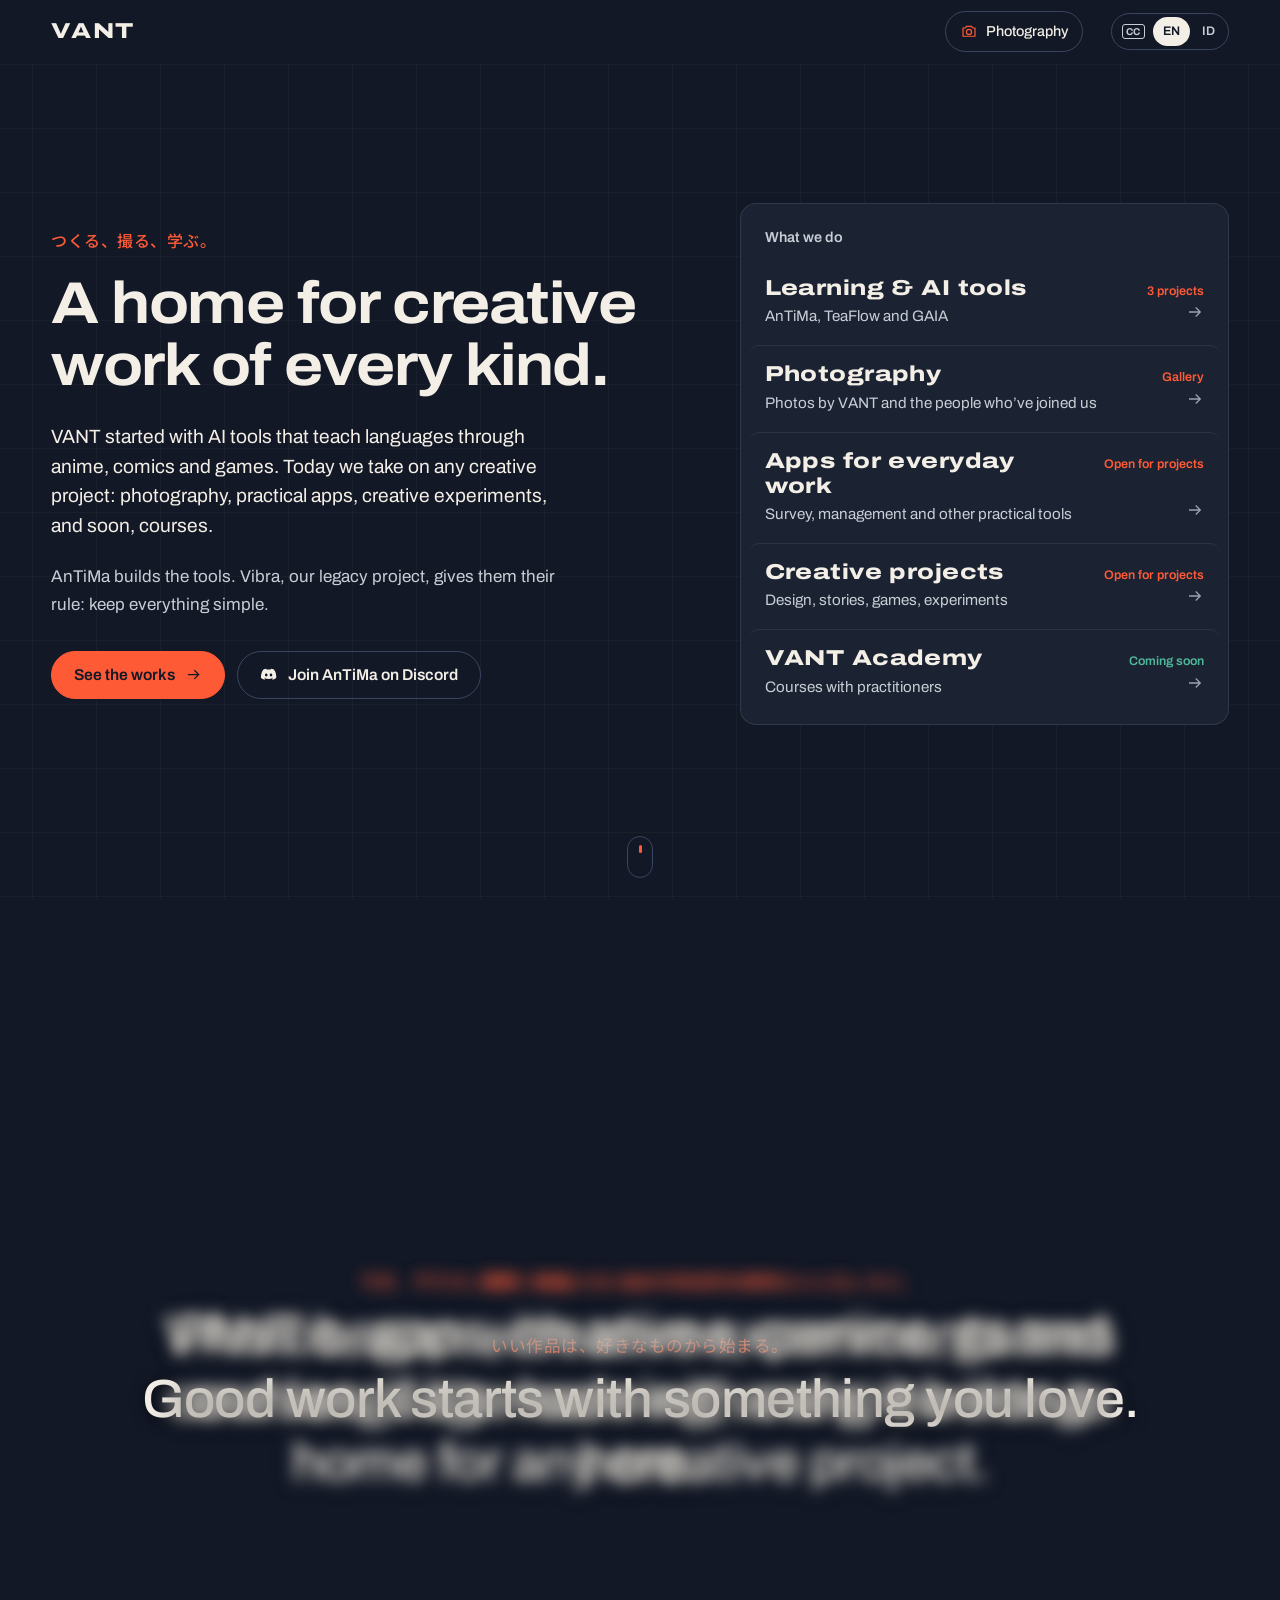
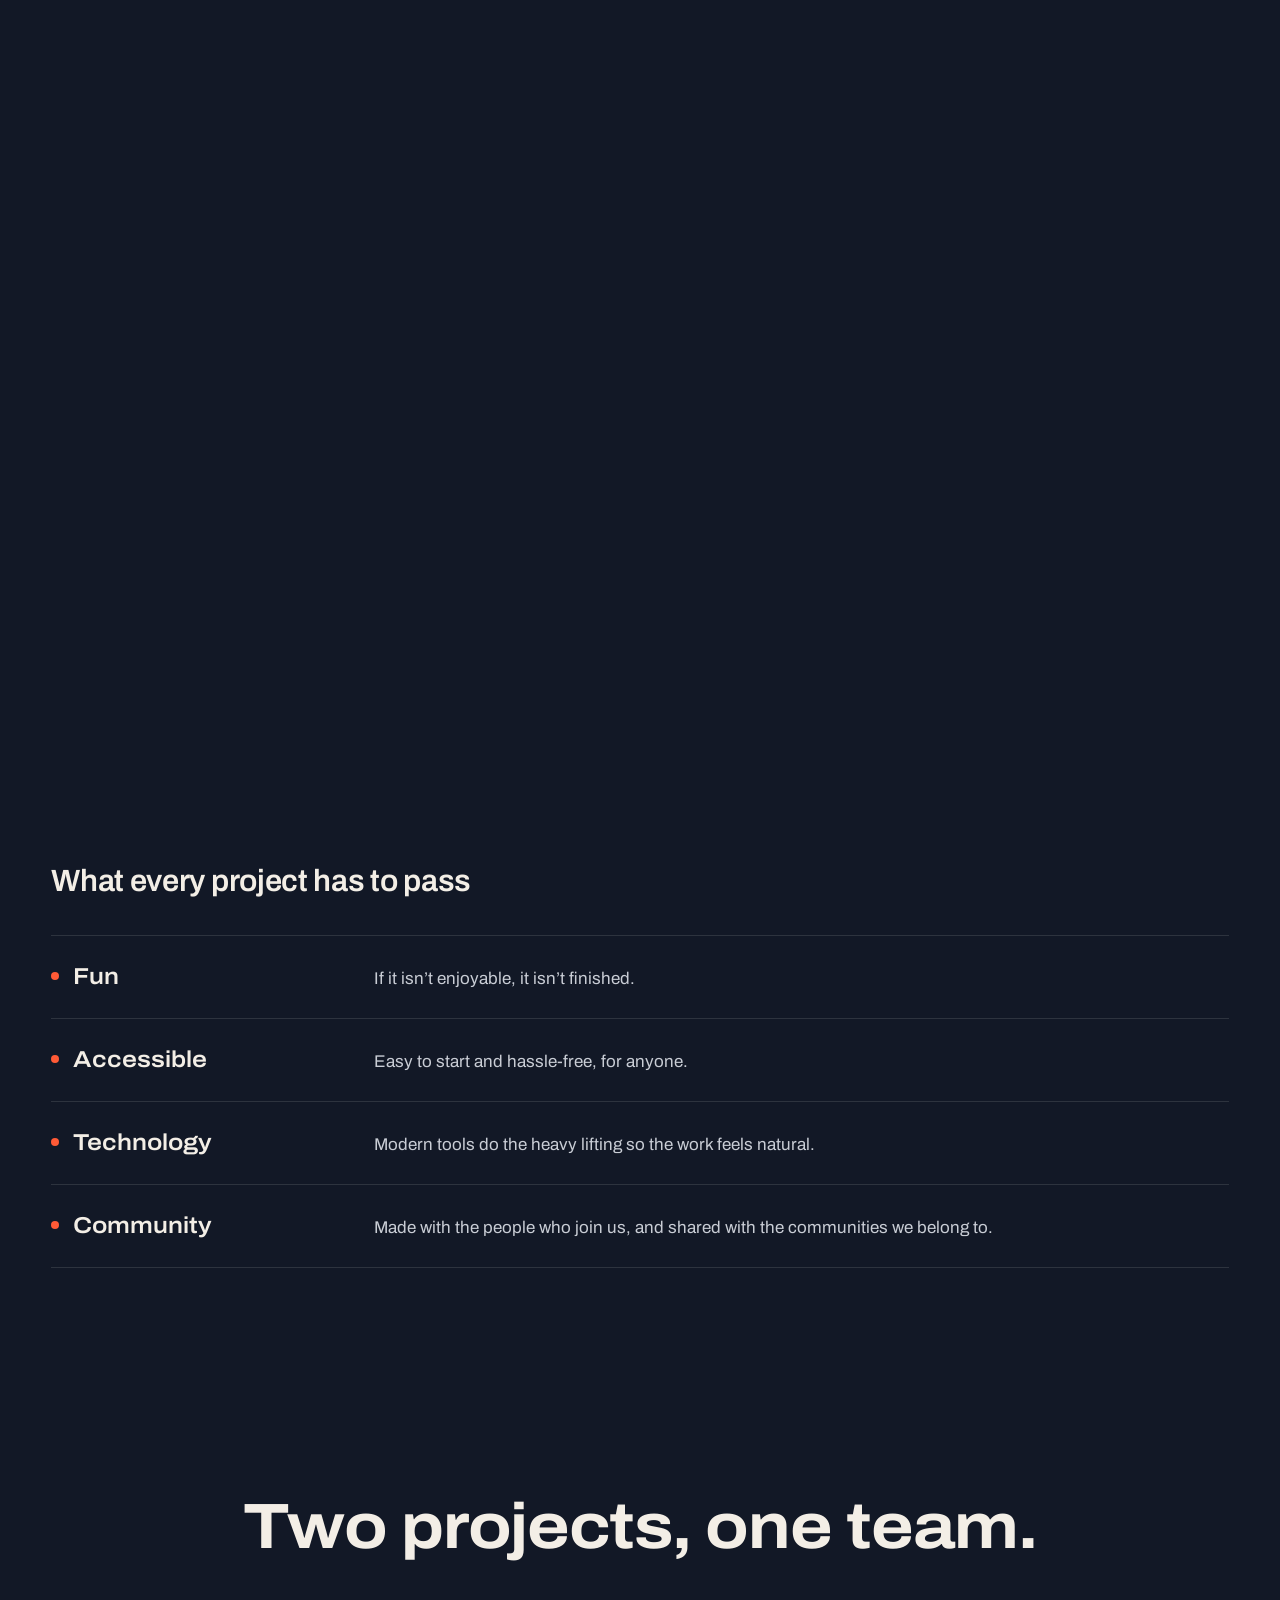
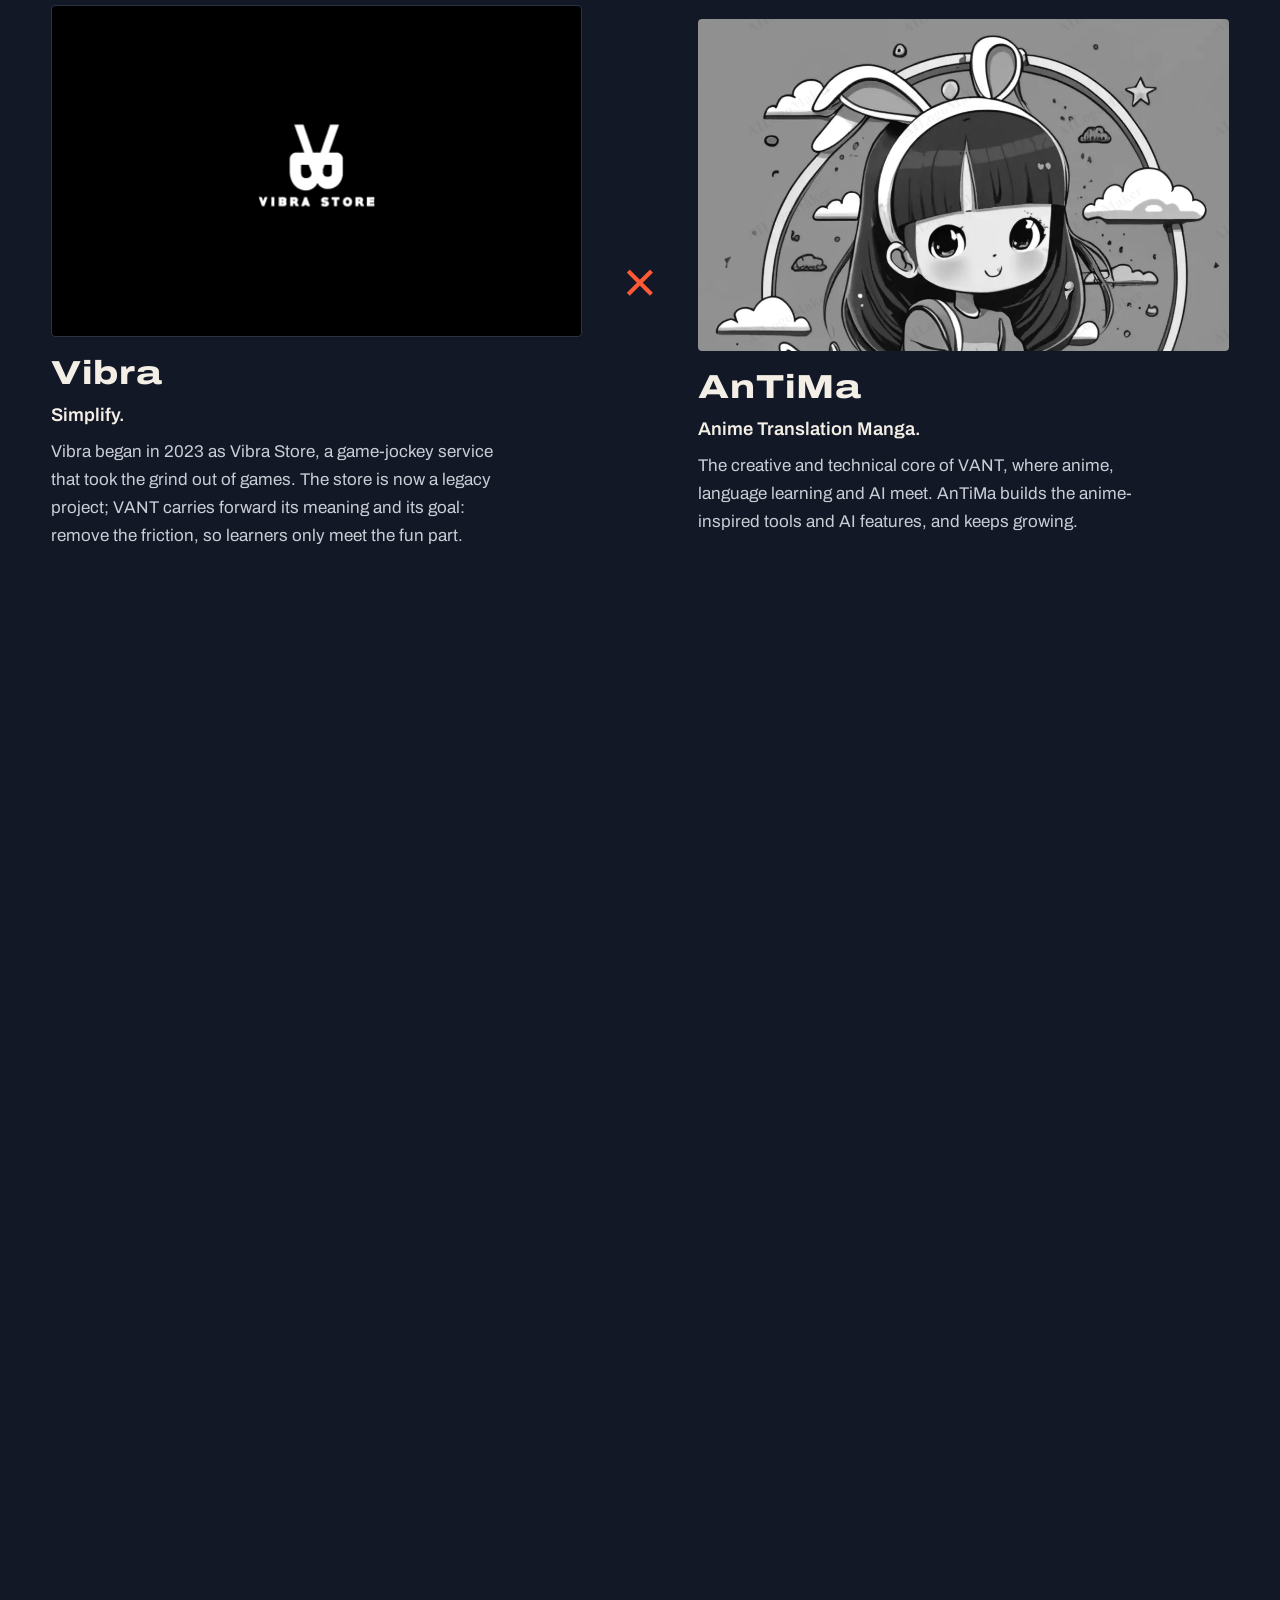
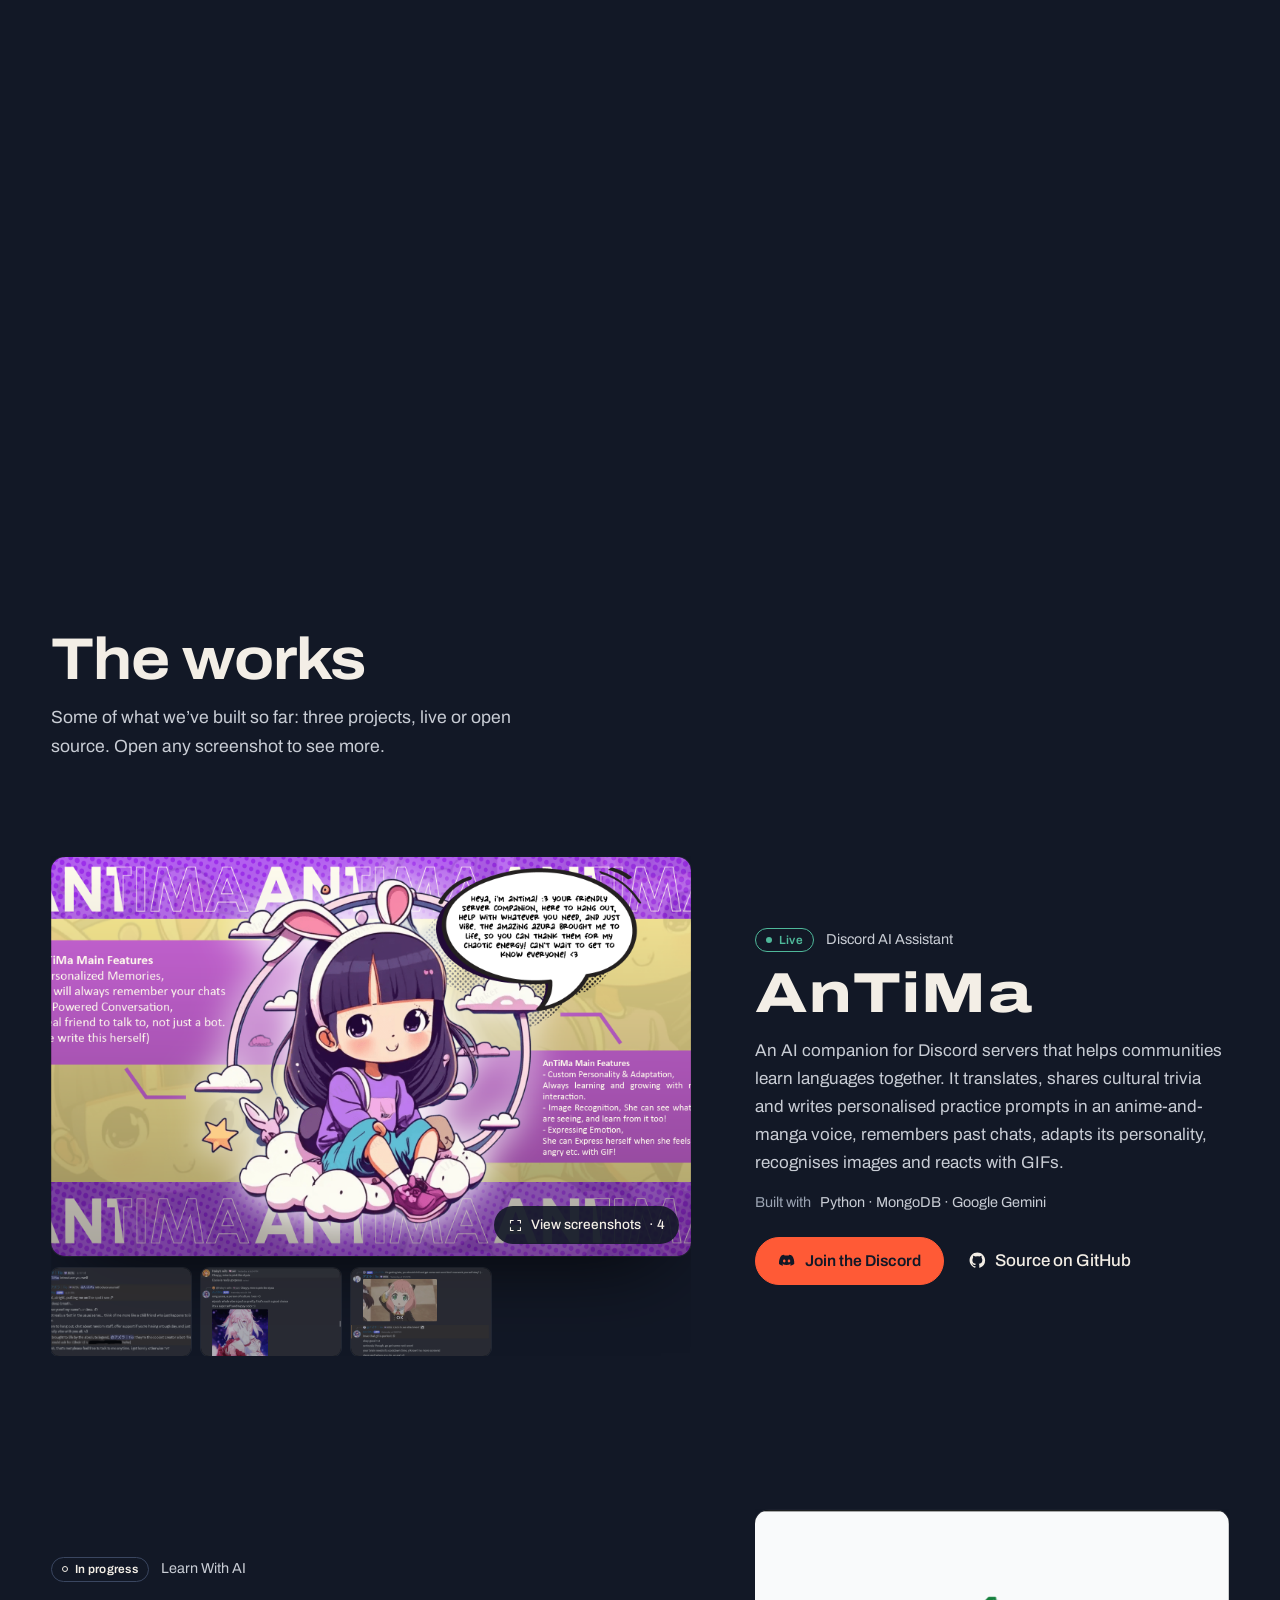
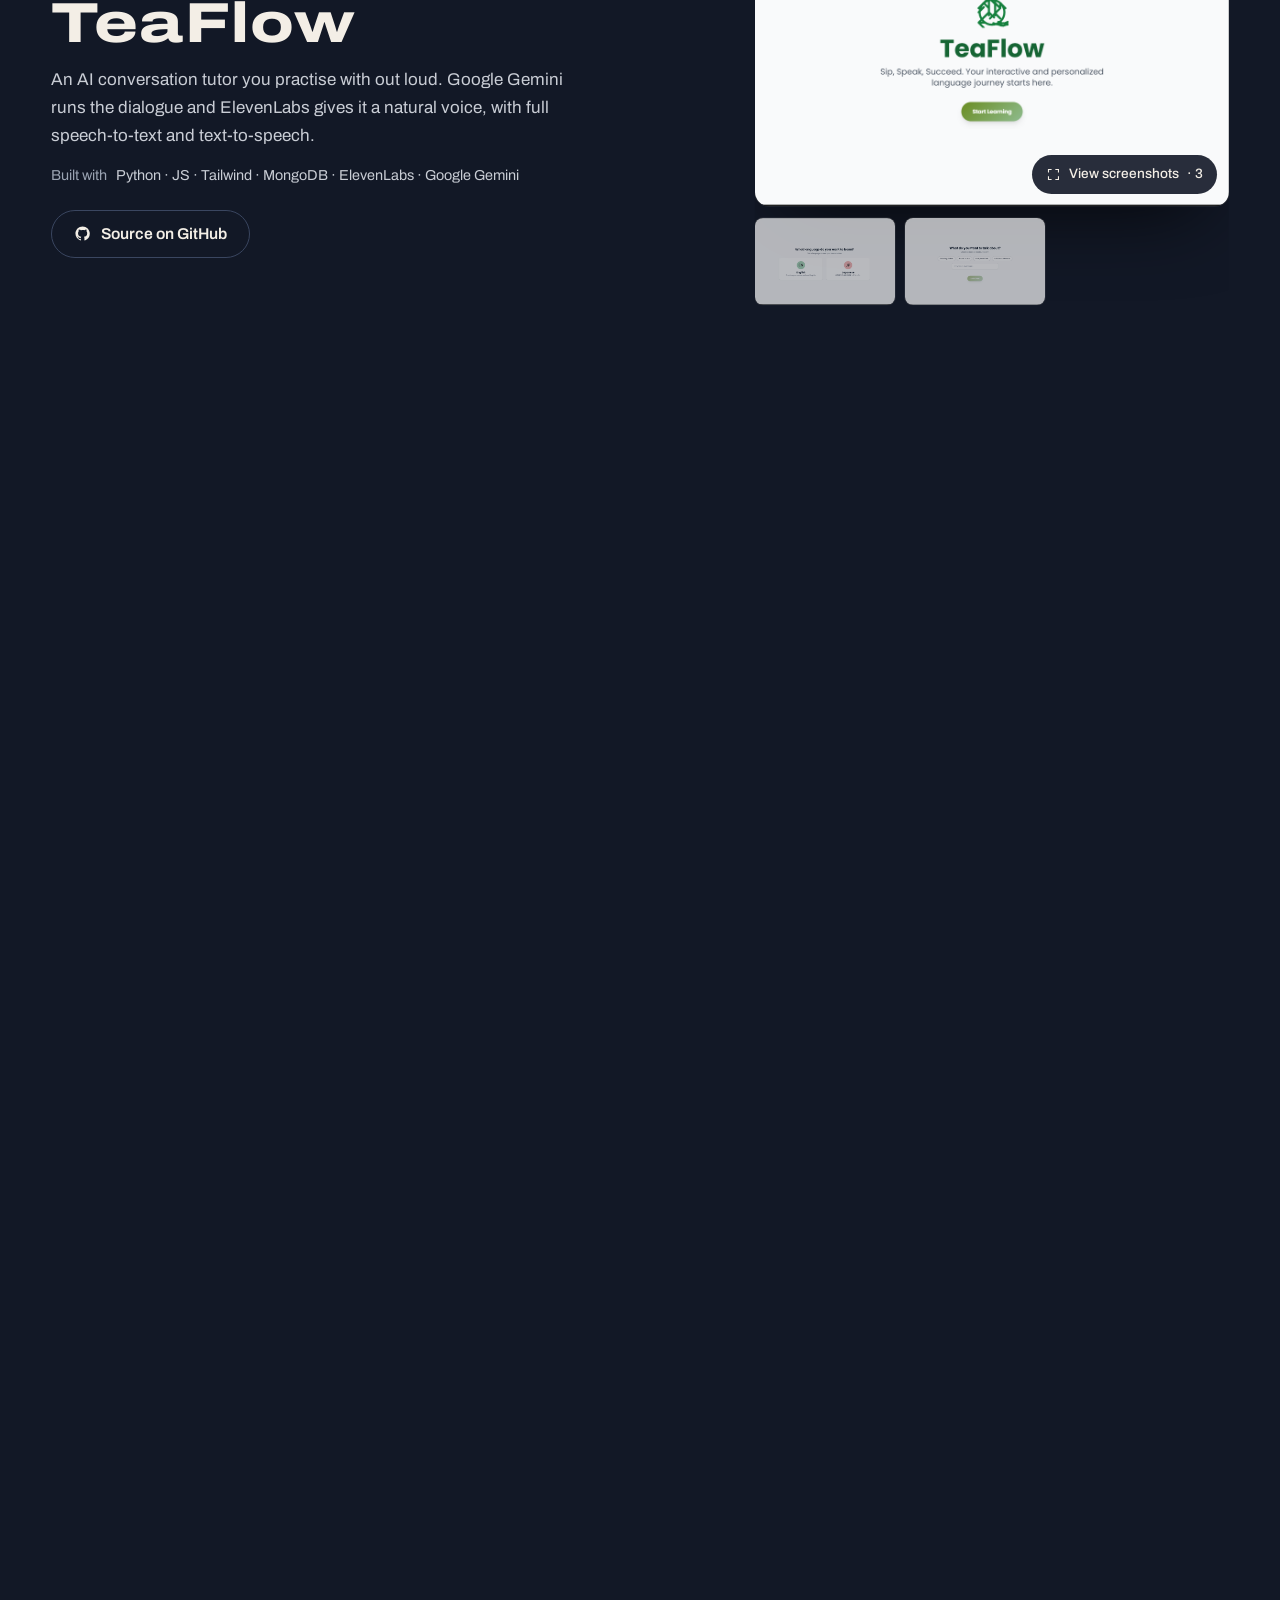
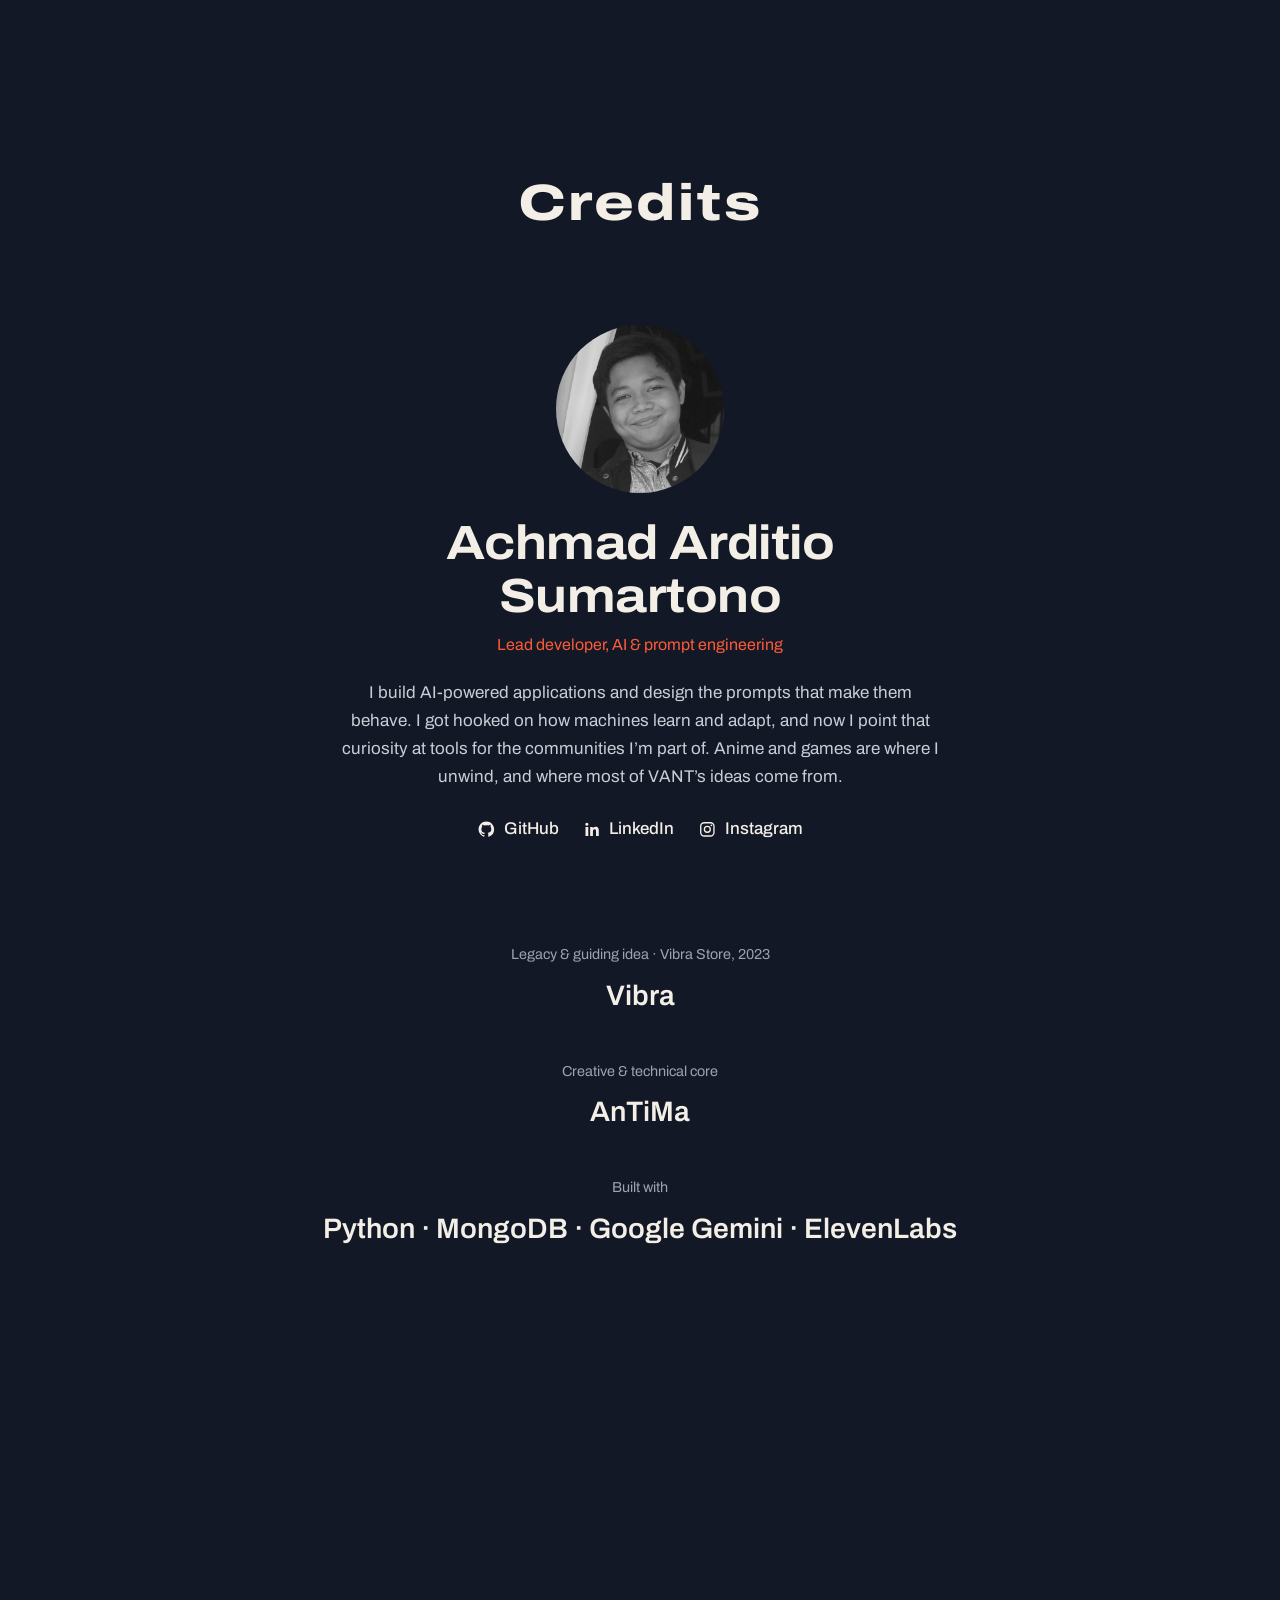
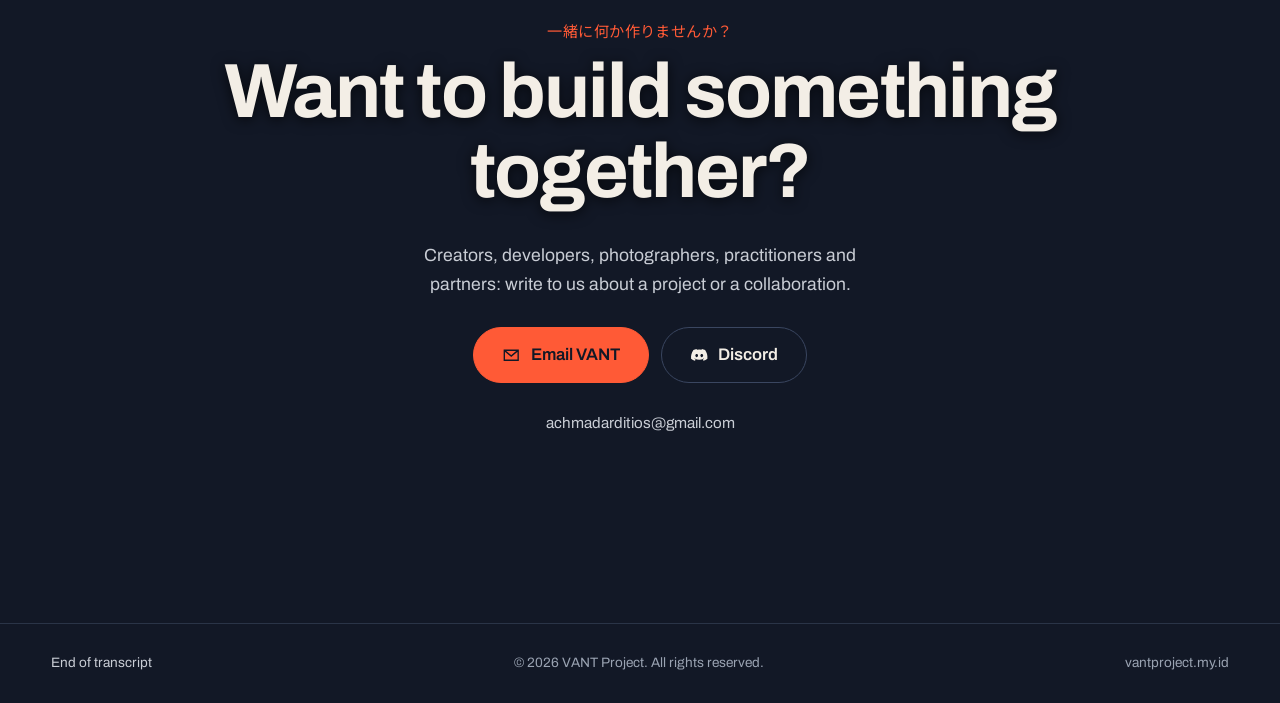
==== commit 30a4ce16: "Broaden VANT to a creative collective; add Photography, Ink & Vermilion palette - Reposition the sit" ====
--- a/index.html
+++ b/index.html
@@ -3,9 +3,9 @@
 <head>
     <meta charset="UTF-8">
     <meta name="viewport" content="width=device-width, initial-scale=1.0">
-    <title>VANT Project — Vibra × AnTiMa</title>
-    <meta name="description" content="VANT builds AI tools that teach languages through anime, comics and games: the AnTiMa Discord companion, the TeaFlow speaking tutor and the GAIA text RPG engine.">
-    <meta name="theme-color" content="#17161f">
+    <title>VANT Project — a creative collective</title>
+    <meta name="description" content="VANT is a creative collective: learning and AI tools (AnTiMa, TeaFlow, GAIA), photography, practical apps, creative projects and, coming soon, VANT Academy courses with practitioners.">
+    <meta name="theme-color" content="#121826">
     <script>document.documentElement.classList.add('js'); setTimeout(function () { document.documentElement.classList.add('is-ready'); }, 9000);</script>
     <link rel="preconnect" href="https://fonts.googleapis.com">
     <link rel="preconnect" href="https://fonts.gstatic.com" crossorigin>
@@ -15,12 +15,11 @@
 <body>
     <a class="skip" href="#main" data-i18n="skip">Skip to content</a>
 
-    <div class="ambient" aria-hidden="true"><i class="ambient__a"></i><i class="ambient__b"></i><i class="ambient__c"></i><span class="ambient__spot"></span></div>
-    <div class="grain" aria-hidden="true"></div>
 
     <svg width="0" height="0" class="sprite" aria-hidden="true" focusable="false">
         <symbol id="i-arrow" viewBox="0 0 24 24"><path d="M4 12h15M13 6l6 6-6 6" fill="none" stroke="currentColor" stroke-width="1.75"/></symbol>
         <symbol id="i-down" viewBox="0 0 24 24"><path d="M6 9l6 6 6-6" fill="none" stroke="currentColor" stroke-width="1.75"/></symbol>
+        <symbol id="i-camera" viewBox="0 0 24 24"><path d="M4 8h3l1.6-2.2h6.8L17 8h3v11H4z" fill="none" stroke="currentColor" stroke-width="1.6"/><circle cx="12" cy="13.2" r="3.4" fill="none" stroke="currentColor" stroke-width="1.6"/></symbol>
         <symbol id="i-play" viewBox="0 0 24 24"><path d="M7 4.5v15l12-7.5z" fill="currentColor"/></symbol>
         <symbol id="i-close" viewBox="0 0 24 24"><path d="M5 5l14 14M19 5L5 19" fill="none" stroke="currentColor" stroke-width="1.75"/></symbol>
         <symbol id="i-left" viewBox="0 0 24 24"><path d="M15 5l-7 7 7 7" fill="none" stroke="currentColor" stroke-width="1.75"/></symbol>
@@ -41,7 +40,7 @@
             <div class="sc sc-a">
                 <span class="kanji" lang="ja">語</span>
                 <div class="vant">
-                    <span class="L" style="--c: #c4b2ff"><i></i><em>V</em></span><span class="L" style="--c: #a8e6b8"><i></i><em>A</em></span><span class="L" style="--c: #f2d27a"><i></i><em>N</em></span><span class="L" style="--c: #ffb3d6"><i></i><em>T</em></span>
+                    <span class="L" style="--c: #FF5A36"><i></i><em>V</em></span><span class="L" style="--c: #4FB89A"><i></i><em>A</em></span><span class="L" style="--c: #F3EEE6"><i></i><em>N</em></span><span class="L" style="--c: #FF5A36"><i></i><em>T</em></span>
                 </div>
                 <p class="sc-a__sub">VIBRA × ANTIMA</p>
             </div>
@@ -50,17 +49,17 @@
                 <p class="sc-b__learn" data-i18n="intro-learn">Learn languages</p>
                 <p class="sc-b__through" data-i18n="intro-through">through</p>
                 <div class="sc-b__slot">
-                    <span style="--c: #c4b2ff" data-i18n="intro-w1">anime</span>
-                    <span style="--c: #a8e6b8" data-i18n="intro-w2">comics</span>
-                    <span style="--c: #f2d27a" data-i18n="intro-w3">games</span>
-                </div>
-                <p class="sc-b__tate" lang="ja">アニメ・マンガ・ゲーム</p>
+                    <span style="--c: #FF5A36" data-i18n="intro-w1">anime</span>
+                    <span style="--c: #4FB89A" data-i18n="intro-w2">comics</span>
+                    <span style="--c: #F3EEE6" data-i18n="intro-w3">games</span>
+                </div>
+                <p class="sc-b__tate" lang="ja">アプリ・写真・講座</p>
             </div>
 
             <div class="sc sc-c">
-                <div class="panel" style="--c: #c4b2ff"><i class="panel__jp" lang="ja">アンティマ</i><b>AnTiMa</b><span data-i18n="intro-antima">a Discord companion</span></div>
-                <div class="panel" style="--c: #a8e6b8"><i class="panel__jp" lang="ja">ティーフロー</i><b>TeaFlow</b><span data-i18n="intro-teaflow">a speaking tutor</span></div>
-                <div class="panel" style="--c: #f2d27a"><i class="panel__jp" lang="ja">ガイア</i><b>GAIA</b><span data-i18n="intro-gaia">an AI game master</span></div>
+                <div class="panel" style="--c: #FF5A36"><i class="panel__jp" lang="ja">ツール</i><b data-i18n="intro-p1">Tools</b><span data-i18n="intro-antima">a Discord companion</span></div>
+                <div class="panel" style="--c: #4FB89A"><i class="panel__jp" lang="ja">シャシン</i><b data-i18n="intro-p2">Photography</b><span data-i18n="intro-teaflow">a speaking tutor</span></div>
+                <div class="panel" style="--c: #F3EEE6"><i class="panel__jp" lang="ja">アカデミー</i><b data-i18n="intro-p3">Academy</b><span data-i18n="intro-gaia">an AI game master</span></div>
             </div>
 
             <div class="sc sc-d">
@@ -90,6 +89,7 @@
             <a href="#credits"><span class="chapters__tc">04</span><span data-i18n="nav-credits">Credits</span></a>
             <a href="#contact"><span class="chapters__tc">05</span><span data-i18n="nav-contact">Contact</span></a>
         </nav>
+        <a href="photography.html" class="bar__photo"><svg aria-hidden="true"><use href="#i-camera"/></svg><span data-i18n="nav-photo">Photography</span></a>
         <div class="cc" role="group" aria-label="Subtitles">
             <span class="cc__badge" aria-hidden="true">CC</span>
             <button type="button" class="cc__btn" data-lang="en" aria-pressed="true">EN</button>
@@ -102,7 +102,7 @@
         <section class="stage" aria-labelledby="stage-title" data-mood="stage">
             <div class="wrap stage__grid">
                 <div class="stage__intro">
-                    <p class="stage__jp" lang="ja" aria-hidden="true">アニメ、マンガ、ゲームで言語を学ぶ。</p>
+                    <p class="stage__jp" lang="ja" aria-hidden="true">つくる、撮る、学ぶ。</p>
                     <h1 class="stage__title" id="stage-title" data-i18n="hero-title">Learn languages through the anime, comics and games you already love.</h1>
                     <p class="stage__lead" data-i18n="hero-lead">VANT builds AI tools for fans who would rather learn from a manga panel than a textbook: a Discord companion, a speaking tutor and a story-driven RPG.</p>
                     <p class="stage__body" data-i18n="hero-body">It is a joint project of Vibra, which keeps every tool simple, and AnTiMa, the anime-and-AI side that builds them.</p>
@@ -115,27 +115,34 @@
                 <nav class="index" aria-labelledby="index-h">
                     <h2 class="index__title" id="index-h" data-i18n="index-title">What we’ve made</h2>
                     <ol class="index__list">
-                        <li><a href="#work-antima" data-mood-hover="antima">
-                            <span class="index__name">AnTiMa</span>
-                            <span class="index__what" data-i18n="cut-antima">AI companion for Discord communities</span>
-                            <span class="index__status" data-i18n="status-live">Live</span>
-                            <svg class="index__go" aria-hidden="true"><use href="#i-arrow"/></svg>
-                        </a></li>
-                        <li><a href="#work-teaflow" data-mood-hover="teaflow">
-                            <span class="index__name">TeaFlow</span>
-                            <span class="index__what" data-i18n="cut-teaflow">AI tutor you practise speaking with</span>
-                            <span class="index__status" data-i18n="status-wip">In progress</span>
-                            <svg class="index__go" aria-hidden="true"><use href="#i-arrow"/></svg>
-                        </a></li>
-                        <li><a href="#work-gaia" data-mood-hover="gaia">
-                            <span class="index__name">GAIA</span>
-                            <span class="index__what" data-i18n="cut-gaia">AI game master for text RPGs</span>
-                            <span class="index__status" data-i18n="status-oss">Open source</span>
-                            <svg class="index__go" aria-hidden="true"><use href="#i-arrow"/></svg>
-                        </a></li>
-                        <li><a href="#contact" class="index__open" data-mood-hover="next">
-                            <span class="index__name" data-i18n="next-title">Your project here</span>
-                            <span class="index__what" data-i18n="index-open">Open to collaborators</span>
+                        <li><a href="#works" data-mood-hover="antima">
+                            <span class="index__name" data-i18n="area-tools">Learning &amp; AI tools</span>
+                            <span class="index__what" data-i18n="area-tools-d">AnTiMa, TeaFlow and GAIA</span>
+                            <span class="index__status" data-i18n="status-works">3 projects</span>
+                            <svg class="index__go" aria-hidden="true"><use href="#i-arrow"/></svg>
+                        </a></li>
+                        <li><a href="photography.html" data-mood-hover="credits">
+                            <span class="index__name" data-i18n="area-photo">Photography</span>
+                            <span class="index__what" data-i18n="area-photo-d">Photos by VANT and the people who’ve joined us</span>
+                            <span class="index__status" data-i18n="status-gallery">Gallery</span>
+                            <svg class="index__go" aria-hidden="true"><use href="#i-arrow"/></svg>
+                        </a></li>
+                        <li><a href="#contact" data-mood-hover="teaflow">
+                            <span class="index__name" data-i18n="area-apps">Apps for everyday work</span>
+                            <span class="index__what" data-i18n="area-apps-d">Survey, management and other practical tools</span>
+                            <span class="index__status" data-i18n="status-open">Open for projects</span>
+                            <svg class="index__go" aria-hidden="true"><use href="#i-arrow"/></svg>
+                        </a></li>
+                        <li><a href="#contact" data-mood-hover="gaia">
+                            <span class="index__name" data-i18n="area-creative">Creative projects</span>
+                            <span class="index__what" data-i18n="area-creative-d">Design, stories, games, experiments</span>
+                            <span class="index__status" data-i18n="status-open">Open for projects</span>
+                            <svg class="index__go" aria-hidden="true"><use href="#i-arrow"/></svg>
+                        </a></li>
+                        <li><a href="#contact" class="index__soon" data-mood-hover="next">
+                            <span class="index__name">VANT Academy</span>
+                            <span class="index__what" data-i18n="area-academy-d">Courses with practitioners</span>
+                            <span class="index__status" data-i18n="status-soon">Coming soon</span>
                             <svg class="index__go" aria-hidden="true"><use href="#i-arrow"/></svg>
                         </a></li>
                     </ol>
@@ -150,15 +157,15 @@
                 <div class="pin__stage">
                     <div class="lines">
                         <p class="sub sub--big" data-sub data-step="0">
-                            <span class="sub__jp" lang="ja">語学は、宿題みたいであるべきじゃない。</span>
+                            <span class="sub__jp" lang="ja">いい作品は、好きなものから始まる。</span>
                             <span class="sub__tl"><span class="sr" data-i18n="about-1">Learning a language shouldn’t feel like homework.</span><span class="sub__vis" aria-hidden="true" data-mirror="about-1"></span></span>
                         </p>
                         <p class="sub sub--big" data-sub data-step="1">
-                            <span class="sub__jp" lang="ja">教科書のドリルより、マンガのコマから日本語を覚えたい人へ。</span>
+                            <span class="sub__jp" lang="ja">アニメと語学から始まり、あらゆる創作の場所になった。</span>
                             <span class="sub__tl"><span class="sr" data-i18n="about-2">VANT is for people who would rather learn Japanese from a manga panel than a textbook drill.</span><span class="sub__vis" aria-hidden="true" data-mirror="about-2"></span></span>
                         </p>
                         <p class="sub sub--big" data-sub data-step="2">
-                            <span class="sub__jp" lang="ja">だから、ファンが愛するACGの世界の中に、遊ぶように練習できるツールを作る。</span>
+                            <span class="sub__jp" lang="ja">写真、アプリ、実験、講座。心を込めて作ったものなら、ここにある。</span>
                             <span class="sub__tl"><span class="sr" data-i18n="about-3">So we build tools inside the anime, comics and games world fans already love, where practice feels like play.</span><span class="sub__vis" aria-hidden="true" data-mirror="about-3"></span></span>
                         </p>
                     </div>
--- a/styles.css
+++ b/styles.css
@@ -1,19 +1,17 @@
-/* VANT — subtitle track */
-
-@property --amb-a { syntax: '<color>'; inherits: true; initial-value: #6b4fd8; }
-@property --amb-b { syntax: '<color>'; inherits: true; initial-value: #4f7fd6; }
-@property --amb-c { syntax: '<color>'; inherits: true; initial-value: #d0569c; }
-@property --accent { syntax: '<color>'; inherits: true; initial-value: #c4b2ff; }
+/* VANT — Ink & Vermilion. Flat colour, no gradients or glows. */
 
 :root {
-    --bg: #17161f;
-    --bg-2: #201f2a;
-    --bg-3: #2a2935;
-    --fg: #f2f1ee;
-    --fg-2: #b4b6bc;
-    --fg-3: #84878e;
-    --rule: #34333f;
-    --rule-2: #4e4d5b;
+    --bg: #121826;      /* ink navy */
+    --bg-2: #1b2333;    /* surface */
+    --bg-3: #242e42;    /* raised surface */
+    --fg: #f3eee6;      /* warm paper */
+    --fg-2: #c9cdd5;
+    --fg-3: #9aa3b2;    /* muted */
+    --rule: #2a3447;
+    --rule-2: #3a4660;
+    --accent: #FF5A36;     /* vermilion, the one accent */
+    --accent-ink: #121826;
+    --support: #4FB89A;    /* jade, for status and secondary marks */
 
     --f-text: "Archivo", system-ui, -apple-system, "Segoe UI", sans-serif;
     --f-jp: "Noto Sans JP", "Hiragino Sans", "Yu Gothic", sans-serif;
@@ -21,17 +19,12 @@
 
     --bar-h: 64px;
     --tl-h: 0px;
-    --amb-a: #6b4fd8;
-    --amb-b: #4f7fd6;
-    --amb-c: #d0569c;
-    --accent: #c4b2ff;
     --gutter: clamp(16px, 4vw, 56px);
     --max: 1280px;
     --ease: cubic-bezier(.16, 1, .3, 1);
     --ease-io: cubic-bezier(.65, 0, .35, 1);
 
     color-scheme: dark;
-    transition: --amb-a 1.6s var(--ease-io), --amb-b 1.6s var(--ease-io), --amb-c 1.6s var(--ease-io), --accent .8s var(--ease-io);
 }
 
 *, *::before, *::after { box-sizing: border-box; }
@@ -68,27 +61,15 @@
 
 .wrap { max-width: calc(var(--max) + 2 * var(--gutter)); margin: 0 auto; padding: 0 var(--gutter); }
 
-/* ---------- Ambient colour: slow light leaks graded per chapter ---------- */
-
-.ambient { position: fixed; inset: 0; z-index: -1; overflow: hidden; pointer-events: none; }
-.ambient i {
-    position: absolute; width: 70vmax; height: 70vmax; border-radius: 50%;
-    opacity: .7; mix-blend-mode: screen;
-    will-change: transform;
-}
-.ambient__a { background: radial-gradient(circle, var(--amb-a) 0%, transparent 66%); left: -22vmax; top: -26vmax; animation: float-a 26s ease-in-out infinite alternate; }
-.ambient__b { background: radial-gradient(circle, var(--amb-b) 0%, transparent 66%); right: -28vmax; top: 10vh; animation: float-b 32s ease-in-out infinite alternate; }
-.ambient__c { background: radial-gradient(circle, var(--amb-c) 0%, transparent 66%); left: 18vw; bottom: -40vmax; opacity: .5; animation: float-c 38s ease-in-out infinite alternate; }
-@keyframes float-a { to { transform: translate(18vw, 22vh) scale(1.15); } }
-@keyframes float-b { to { transform: translate(-22vw, 18vh) scale(.9); } }
-@keyframes float-c { to { transform: translate(14vw, -26vh) scale(1.2); } }
-.grain {
-    position: fixed; inset: -50%; z-index: -1; pointer-events: none; opacity: .07;
-    background-image: url("data:image/svg+xml,%3Csvg xmlns='http://www.w3.org/2000/svg' width='160' height='160'%3E%3Cfilter id='n'%3E%3CfeTurbulence type='fractalNoise' baseFrequency='.9' numOctaves='2' stitchTiles='stitch'/%3E%3C/filter%3E%3Crect width='100%25' height='100%25' filter='url(%23n)'/%3E%3C/svg%3E");
-    animation: grain 1s steps(4) infinite;
-}
-@keyframes grain { 25% { transform: translate(-3%, 2%); } 50% { transform: translate(2%, -3%); } 75% { transform: translate(-1%, -2%); } }
 body { background: var(--bg); }
+/* Layout grid: fine hairlines every 64px, one static SVG tile on a fixed layer */
+body::before {
+    content: ""; position: fixed; inset: 0; z-index: -1; pointer-events: none;
+    background-image: url("data:image/svg+xml,%3Csvg xmlns='http://www.w3.org/2000/svg' width='64' height='64'%3E%3Cpath d='M64 0H0V64' fill='none' stroke='%23f3eee6' stroke-width='1'/%3E%3C/svg%3E");
+    background-size: 64px 64px;
+    background-position: center top;
+    opacity: .07;
+}
 main, .foot { position: relative; }
 
 /* ---------- Intro: 7-second kinetic title sequence ---------- */
@@ -97,7 +78,7 @@
 .js .intro {
     position: fixed; inset: 0; z-index: 150;
     display: grid; place-items: center; overflow: hidden;
-    background: #08080a;
+    background: #0e1320;
     pointer-events: auto;
 }
 .intro__bg { position: absolute; inset: 0; width: 100%; height: 100%; }
@@ -109,7 +90,7 @@
 .kanji {
     position: absolute; left: 50%; top: 50%; translate: -50% -50%;
     font: 700 min(62vh, 78vw)/1 var(--f-jp);
-    color: transparent; -webkit-text-stroke: 2px #c4b2ff;
+    color: transparent; -webkit-text-stroke: 2px var(--accent);
     opacity: 0; pointer-events: none;
 }
 .vant { position: relative; display: flex; gap: .02em; font: 800 clamp(4rem, 15vw, 11rem)/1 var(--f-text); font-stretch: 125%; letter-spacing: .02em; }
@@ -130,7 +111,7 @@
 .sc-b__slot span { position: absolute; left: 0; top: 0; color: var(--c); transform: translateY(110%); }
 .sc-b__tate {
     position: absolute; right: max(var(--gutter), 6vw); top: 50%; translate: 0 -50%;
-    writing-mode: vertical-rl; font: 700 clamp(1rem, 2vw, 1.5rem)/1.6 var(--f-jp); letter-spacing: .3em; color: #c4b2ff;
+    writing-mode: vertical-rl; font: 700 clamp(1rem, 2vw, 1.5rem)/1.6 var(--f-jp); letter-spacing: .3em; color: var(--accent);
     clip-path: inset(0 0 100% 0);
 }
 
@@ -140,14 +121,12 @@
     position: relative; overflow: hidden;
     display: flex; flex-direction: column; justify-content: flex-end; gap: 8px;
     padding: clamp(18px, 3vw, 36px);
-    background:
-        radial-gradient(circle, color-mix(in srgb, var(--c) 30%, transparent) 1.2px, transparent 1.6px) 0 0 / 9px 9px,
-        linear-gradient(160deg, color-mix(in srgb, var(--c) 18%, #111114), #0d0d10 70%);
+    background: var(--bg-2);
     border: 2px solid color-mix(in srgb, var(--c) 70%, transparent);
     transform: translateY(-110%);
 }
 .panel > * { transform: skewX(8deg); transform-origin: left bottom; }
-.panel b { font: 800 clamp(1.6rem, 3.3vw, 3.1rem)/1 var(--f-text); white-space: nowrap; font-stretch: 125%; color: transparent; -webkit-text-stroke: 1.5px var(--c); }
+.panel b { font: 800 clamp(1.4rem, 2.5vw, 2.4rem)/1 var(--f-text); white-space: nowrap; font-stretch: 125%; color: transparent; -webkit-text-stroke: 1.5px var(--c); }
 .panel__jp {
     position: absolute; top: clamp(16px, 3vw, 32px); right: clamp(14px, 2.4vw, 28px);
     writing-mode: vertical-rl; font: 700 clamp(2rem, 5vw, 4.4rem)/1 var(--f-jp); font-style: normal; letter-spacing: .06em;
@@ -158,14 +137,14 @@
 /* D: lockup */
 .sc-d { align-content: center; justify-items: center; gap: 18px; }
 .lock { font: 800 clamp(3rem, 10vw, 7.5rem)/.9 var(--f-text); font-stretch: 125%; opacity: 0; }
-.lock__rule { width: min(420px, 60vw); height: 3px; border-radius: 3px; background: linear-gradient(90deg, #c4b2ff, #a8e6b8, #f2d27a, #ffb3d6); transform: scaleX(0); }
+.lock__rule { width: min(420px, 60vw); height: 3px; border-radius: 3px; background: var(--accent); transform: scaleX(0); }
 .lock__tag { font-size: clamp(1rem, 1.8vw, 1.4rem); color: var(--fg-2); opacity: 0; }
 
 .intro__progress { position: absolute; left: 50%; bottom: 36px; width: min(200px, 40vw); height: 2px; translate: -50% 0; background: rgba(242, 241, 238, .14); border-radius: 2px; overflow: hidden; }
 .intro__progress i { display: block; height: 100%; background: var(--fg); transform-origin: left; transform: scaleX(0); }
 .intro__skip {
     position: absolute; right: var(--gutter); bottom: 24px;
-    background: rgba(8, 8, 10, .6); border: 1px solid var(--rule-2); border-radius: 999px;
+    background: var(--bg-2); border: 1px solid var(--rule-2); border-radius: 999px;
     padding: 8px 16px; font-size: .85rem; color: var(--fg-2); cursor: pointer;
     transition: color .25s, border-color .25s;
 }
@@ -191,9 +170,7 @@
     height: var(--bar-h);
     display: flex; align-items: center; gap: 28px;
     padding: 0 var(--gutter);
-    background: rgba(23, 22, 31, .66);
-    -webkit-backdrop-filter: blur(16px) saturate(1.2);
-    backdrop-filter: blur(16px) saturate(1.2);
+    background: var(--bg);
     border-bottom: 1px solid transparent;
     transition: border-color .3s;
 }
@@ -247,9 +224,9 @@
 .btn:active { transform: scale(.97); }
 .btn svg { transition: transform .4s var(--ease); }
 .btn:hover svg { transform: translateX(3px); }
-.btn--solid { background: var(--fg); color: var(--bg); }
-.btn--solid::before { background: var(--accent); }
-.btn--solid:hover { color: var(--bg); }
+.btn--solid { background: var(--accent); color: var(--accent-ink); border-color: var(--accent); }
+.btn--solid::before { background: var(--fg); }
+.btn--solid:hover { color: var(--bg); border-color: var(--fg); }
 .btn--ghost { background: transparent; color: var(--fg); border-color: var(--rule-2); }
 .btn--ghost::before { background: var(--accent); }
 .btn--ghost:hover { color: var(--bg); border-color: var(--accent); }
@@ -257,12 +234,12 @@
 
 .tlink {
     display: inline-flex; align-items: center; gap: 8px;
-    font-weight: 500; text-decoration: none;
-    background: linear-gradient(var(--accent), var(--accent)) 0 100% / 0 2px no-repeat;
-    padding-bottom: 3px;
-    transition: background-size .45s var(--ease), color .25s;
-}
-.tlink:hover { background-size: 100% 2px; color: var(--accent); }
+    font-weight: 500;
+    text-decoration: underline; text-decoration-thickness: 2px; text-underline-offset: 6px;
+    text-decoration-color: transparent;
+    transition: text-decoration-color .3s, color .25s;
+}
+.tlink:hover { text-decoration-color: var(--accent); color: var(--accent); }
 
 /* ---------- Subtitles ---------- */
 
@@ -305,7 +282,7 @@
 
 /* project index: the opening's map of the works */
 .index {
-    background: rgba(32, 31, 42, .55);
+    background: var(--bg-2);
     border: 1px solid rgba(242, 241, 238, .1);
     border-radius: 16px;
     padding: 22px 8px 8px;
@@ -327,6 +304,7 @@
 .index__status { grid-area: status; font-size: .78rem; color: var(--accent); font-weight: 600; }
 .index__go { grid-area: go; justify-self: end; width: 18px; height: 18px; color: var(--fg-3); transition: transform .4s var(--ease), color .3s; }
 .index__list a:hover .index__go { transform: translateX(4px); color: var(--accent); }
+.index__soon .index__status { color: var(--support); }
 .index__open .index__name { font-stretch: 100%; font-weight: 600; font-size: 1.1rem; letter-spacing: 0; color: var(--fg-2); }
 
 .stage__cue {
@@ -421,7 +399,7 @@
     position: absolute; right: 12px; bottom: 12px;
     display: inline-flex; align-items: center; gap: 8px;
     padding: 8px 14px; border-radius: 999px;
-    background: rgba(23, 22, 31, .85); color: var(--fg); font-size: .85rem; font-weight: 500;
+    background: rgba(18, 24, 38, .9); color: var(--fg); font-size: .85rem; font-weight: 500;
     transition: background-color .3s, color .3s;
 }
 .work__frame:hover .work__open { background: var(--accent); color: var(--bg); }
@@ -447,7 +425,7 @@
     display: grid; justify-items: center; text-align: center; gap: 18px;
     padding: clamp(40px, 6vw, 72px) var(--gutter);
     border-radius: 18px;
-    background: rgba(32, 31, 42, .55);
+    background: var(--bg-2);
     border: 1px dashed rgba(242, 241, 238, .18);
 }
 .work-next p { margin: 0; color: var(--fg-2); max-width: 46ch; }
@@ -465,7 +443,7 @@
     border: 1px solid var(--rule-2); color: var(--fg);
 }
 .status::before { content: ""; width: 6px; height: 6px; border-radius: 50%; background: currentColor; }
-.status--live { background: var(--accent); color: var(--bg); border-color: var(--accent); }
+.status--live { background: transparent; color: var(--support); border-color: var(--support); }
 .status--wip::before { background: transparent; border: 1.5px solid currentColor; }
 
 /* ---------- Credits ---------- */
@@ -547,6 +525,22 @@
 .no-pin.js .pin--converge .shot--l, .no-pin.js .pin--converge .shot--r { transform: none; opacity: 1; }
 .no-pin.js .pin--converge .converge__x { opacity: 1; transform: none; }
 
+/* chapter links stay in the markup (the dial and the phone menu read them) but are not shown in the bar */
+.bar .chapters { display: none; }
+.bar__photo { margin-left: auto; }
+@media (max-width: 899px) { .bar__photo { margin-left: 0; } }
+
+/* link to the Photography page */
+.bar__photo {
+    display: inline-flex; align-items: center; gap: 8px; flex: none;
+    padding: 8px 14px; border-radius: 999px; text-decoration: none;
+    font-size: .9rem; font-weight: 500; color: var(--fg);
+    border: 1px solid var(--rule-2);
+    transition: border-color .25s, background-color .25s, color .25s;
+}
+.bar__photo svg { width: 18px; height: 18px; color: var(--accent); transition: color .25s; }
+.bar__photo:hover { border-color: var(--accent); background: rgba(242, 241, 238, .06); }
+
 /* chapter menu (phones): the same chapters as the desktop nav, one tap away */
 .jump { display: none; position: relative; margin-left: auto; }
 .jump__btn {
@@ -563,7 +557,7 @@
 .jump__menu {
     position: absolute; right: 0; top: calc(100% + 10px); z-index: 5;
     list-style: none; margin: 0; padding: 8px; min-width: 220px;
-    background: rgba(32, 31, 42, .97); border: 1px solid var(--rule-2); border-radius: 16px;
+    background: var(--bg-2); border: 1px solid var(--rule-2); border-radius: 16px;
     box-shadow: 0 24px 60px -20px rgba(0, 0, 0, .8);
     transform-origin: top right; animation: menu-in .35s var(--ease);
 }
@@ -596,6 +590,11 @@
     .bar { gap: 12px; }
     .chapters { display: none; }
     .jump { display: block; }
+    .index__list a { grid-template-columns: 1fr auto; grid-template-areas: "name go" "what go" "status go"; row-gap: 4px; }
+    .index__go { align-self: center; }
+    .index__name { font-size: 1.2rem; }
+    .bar__photo { padding: 8px 10px; }
+    .bar__photo span { display: none; }
     .stage { align-items: start; }
     .stage__grid { grid-template-columns: 1fr; }
     .stage__actions { width: 100%; flex-direction: column; }
@@ -629,7 +628,7 @@
 }
 
 @media (prefers-reduced-motion: reduce) {
-    .ambient i, .grain, .stage__cue span { animation: none !important; }
+    .stage__cue span { animation: none !important; }
     .js .reveal--frame { clip-path: none; }
     *, *::before, *::after { animation-duration: .01ms !important; animation-iteration-count: 1 !important; transition-duration: .01ms !important; }
 }
@@ -654,53 +653,14 @@
 @keyframes wobble { 20% { transform: rotate(-8deg) scale(1.1); } 45% { transform: rotate(6deg); } 70% { transform: rotate(-3deg); } 100% { transform: none; } }
 
 /* "vibra": everything goes quiet and simple for a moment */
-.ambient, .grain { transition: opacity 1s var(--ease-io); }
-.is-simple .ambient, .is-simple .grain { opacity: 0; }
-
-/* cursor ring (mouse only, never replaces the system cursor) */
-.cursor {
-    position: fixed; left: 0; top: 0; z-index: 95; pointer-events: none;
-    width: 0; height: 0;
-}
-.cursor::before {
-    content: ""; position: absolute; left: -16px; top: -16px; width: 32px; height: 32px; border-radius: 50%;
-    border: 1.5px solid var(--accent); opacity: 0;
-    transition: transform .35s var(--ease), opacity .3s, background-color .3s, border-color .3s;
-}
-.cursor.is-on::before { opacity: .7; }
-.cursor.is-link::before { transform: scale(1.5); background: color-mix(in srgb, var(--accent) 16%, transparent); }
-.cursor.is-down::before { transform: scale(.75); }
-.cursor.is-view::before { transform: scale(2.4); background: var(--accent); opacity: .95; border-color: var(--accent); }
-.cursor__label {
-    position: absolute; left: 0; top: 0; transform: translate(-50%, -50%);
-    font-size: .74rem; font-weight: 700; color: var(--bg); white-space: nowrap; opacity: 0; transition: opacity .2s;
-}
-.cursor.is-view .cursor__label { opacity: 1; }
+.is-simple main { filter: grayscale(1); transition: filter .6s var(--ease-io); }
 
 /* magnetic buttons and tilting frames */
 .btn { transition: color .45s var(--ease), transform .3s var(--ease), translate .35s var(--ease); }
 .work__frame { transition: transform .5s var(--ease); transform-style: preserve-3d; }
-.work__frame::after {
-    content: ""; position: absolute; inset: 0; pointer-events: none; border-radius: inherit;
-    background: radial-gradient(circle at var(--gx, 50%) var(--gy, 50%), rgba(255, 255, 255, .14), transparent 45%);
-    opacity: 0; transition: opacity .4s;
-}
-.has-cursor .work__frame:hover::after { opacity: 1; }
 
 @media (max-width: 899px) {
 }
-
-/* ---------- Active light: a spotlight that follows the pointer ---------- */
-
-.ambient__spot {
-    position: absolute; left: 0; top: 0; width: 46vmax; height: 46vmax; margin: -23vmax 0 0 -23vmax;
-    border-radius: 50%;
-    background: radial-gradient(circle, color-mix(in srgb, var(--accent) 34%, transparent), transparent 62%);
-    mix-blend-mode: screen; opacity: 0; transition: opacity 1.2s var(--ease-io);
-    will-change: transform;
-}
-.is-lit .ambient__spot { opacity: .55; }
-.ambient i { transition: translate 0s, scale 0s; }
 
 /* ---------- Chapter dial ---------- */
 
@@ -708,8 +668,7 @@
     position: fixed; right: clamp(14px, 2.5vw, 28px); bottom: clamp(14px, 2.5vw, 28px); z-index: 70;
     width: 60px; height: 60px; padding: 0; border: 0; border-radius: 50%; cursor: pointer;
     display: grid; place-items: center;
-    background: rgba(32, 31, 42, .82);
-    -webkit-backdrop-filter: blur(12px); backdrop-filter: blur(12px);
+    background: var(--bg-2);
     box-shadow: 0 14px 34px -14px rgba(0, 0, 0, .6), inset 0 0 0 1px rgba(242, 241, 238, .08);
     color: var(--fg);
     opacity: 0; transform: translateY(16px) scale(.9); pointer-events: none;
@@ -734,7 +693,7 @@
 .dial__label {
     position: absolute; right: calc(100% + 10px); top: 50%; translate: 0 -50%;
     white-space: nowrap; padding: 6px 12px; border-radius: 999px;
-    background: rgba(32, 31, 42, .9); border: 1px solid var(--rule-2);
+    background: var(--bg-2); border: 1px solid var(--rule-2);
     font-size: .82rem; font-weight: 600; color: var(--fg);
     opacity: 0; transform: translateX(6px); pointer-events: none;
     transition: opacity .25s, transform .35s var(--ease);
@@ -746,6 +705,4 @@
 @media (max-width: 899px) {
     .dial { width: 52px; height: 52px; }
 }
-@media (prefers-reduced-motion: reduce) {
-    .ambient__spot { display: none; }
-}
+
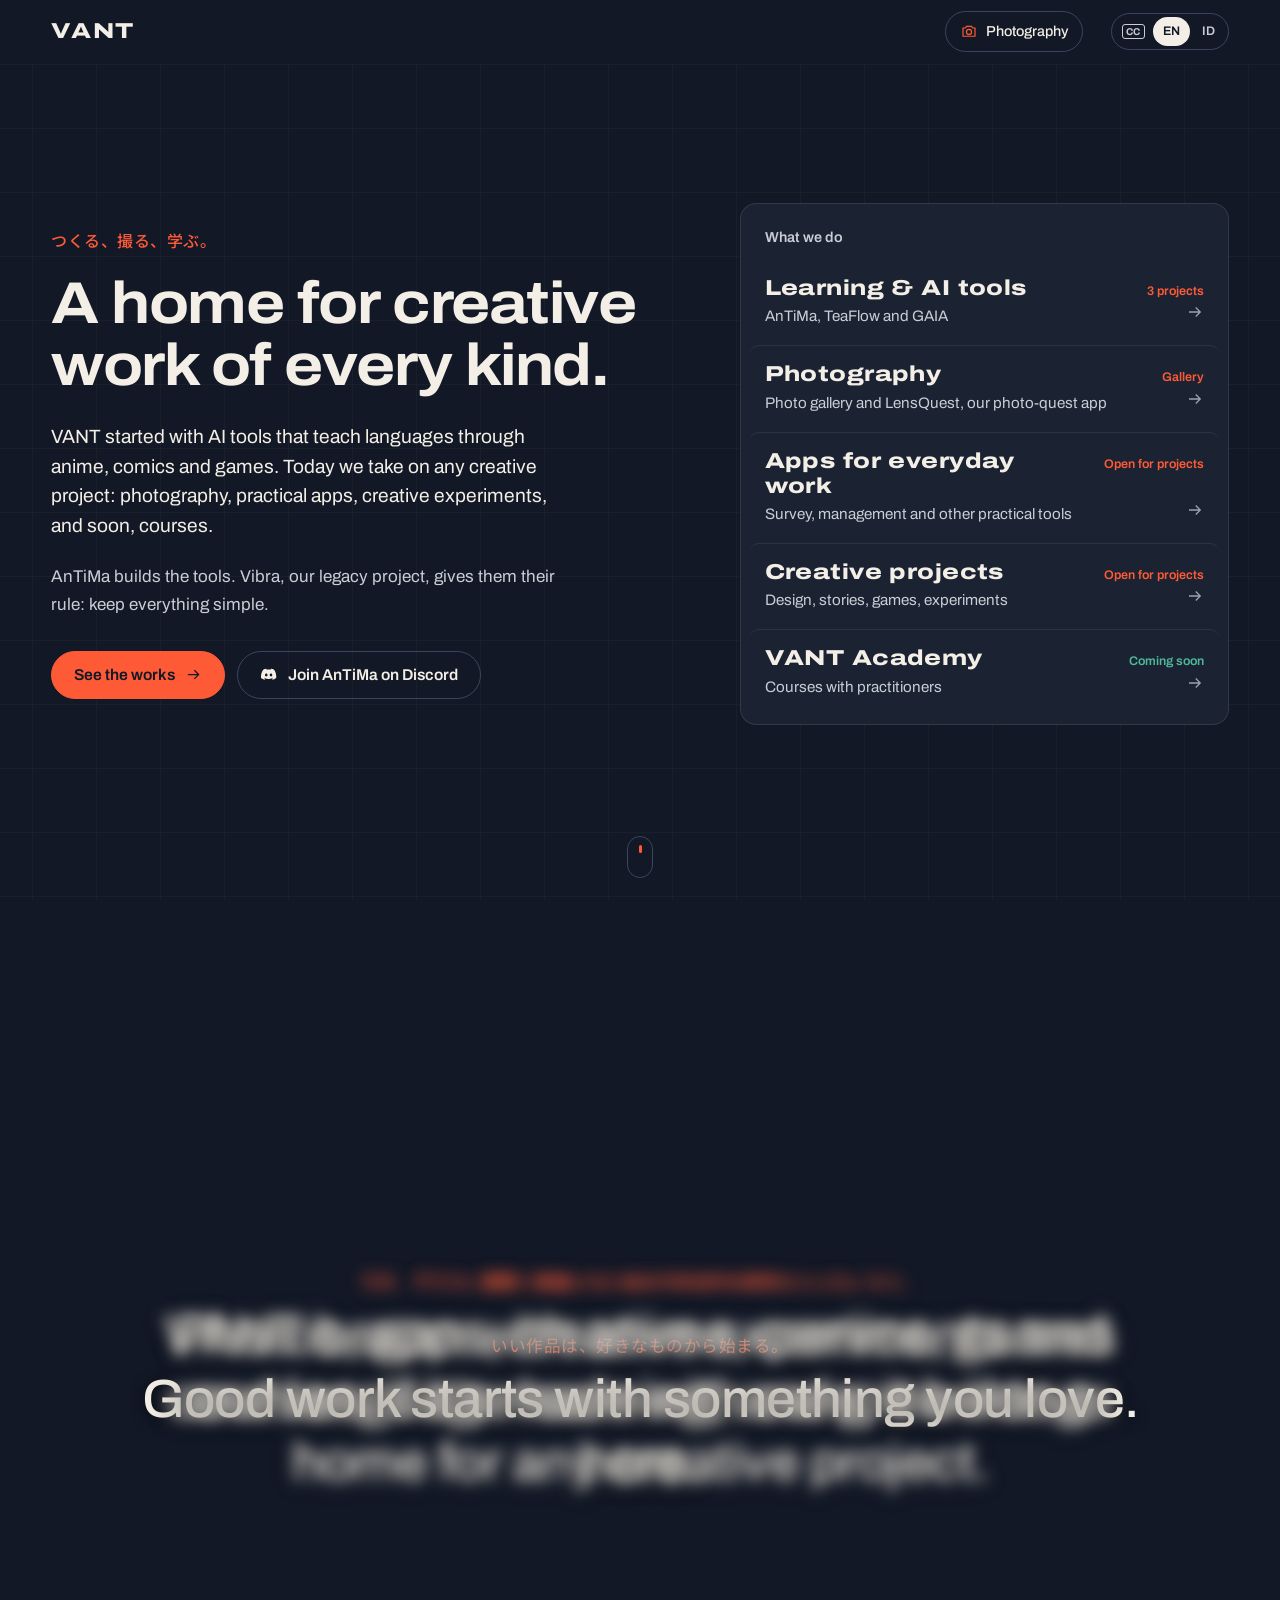
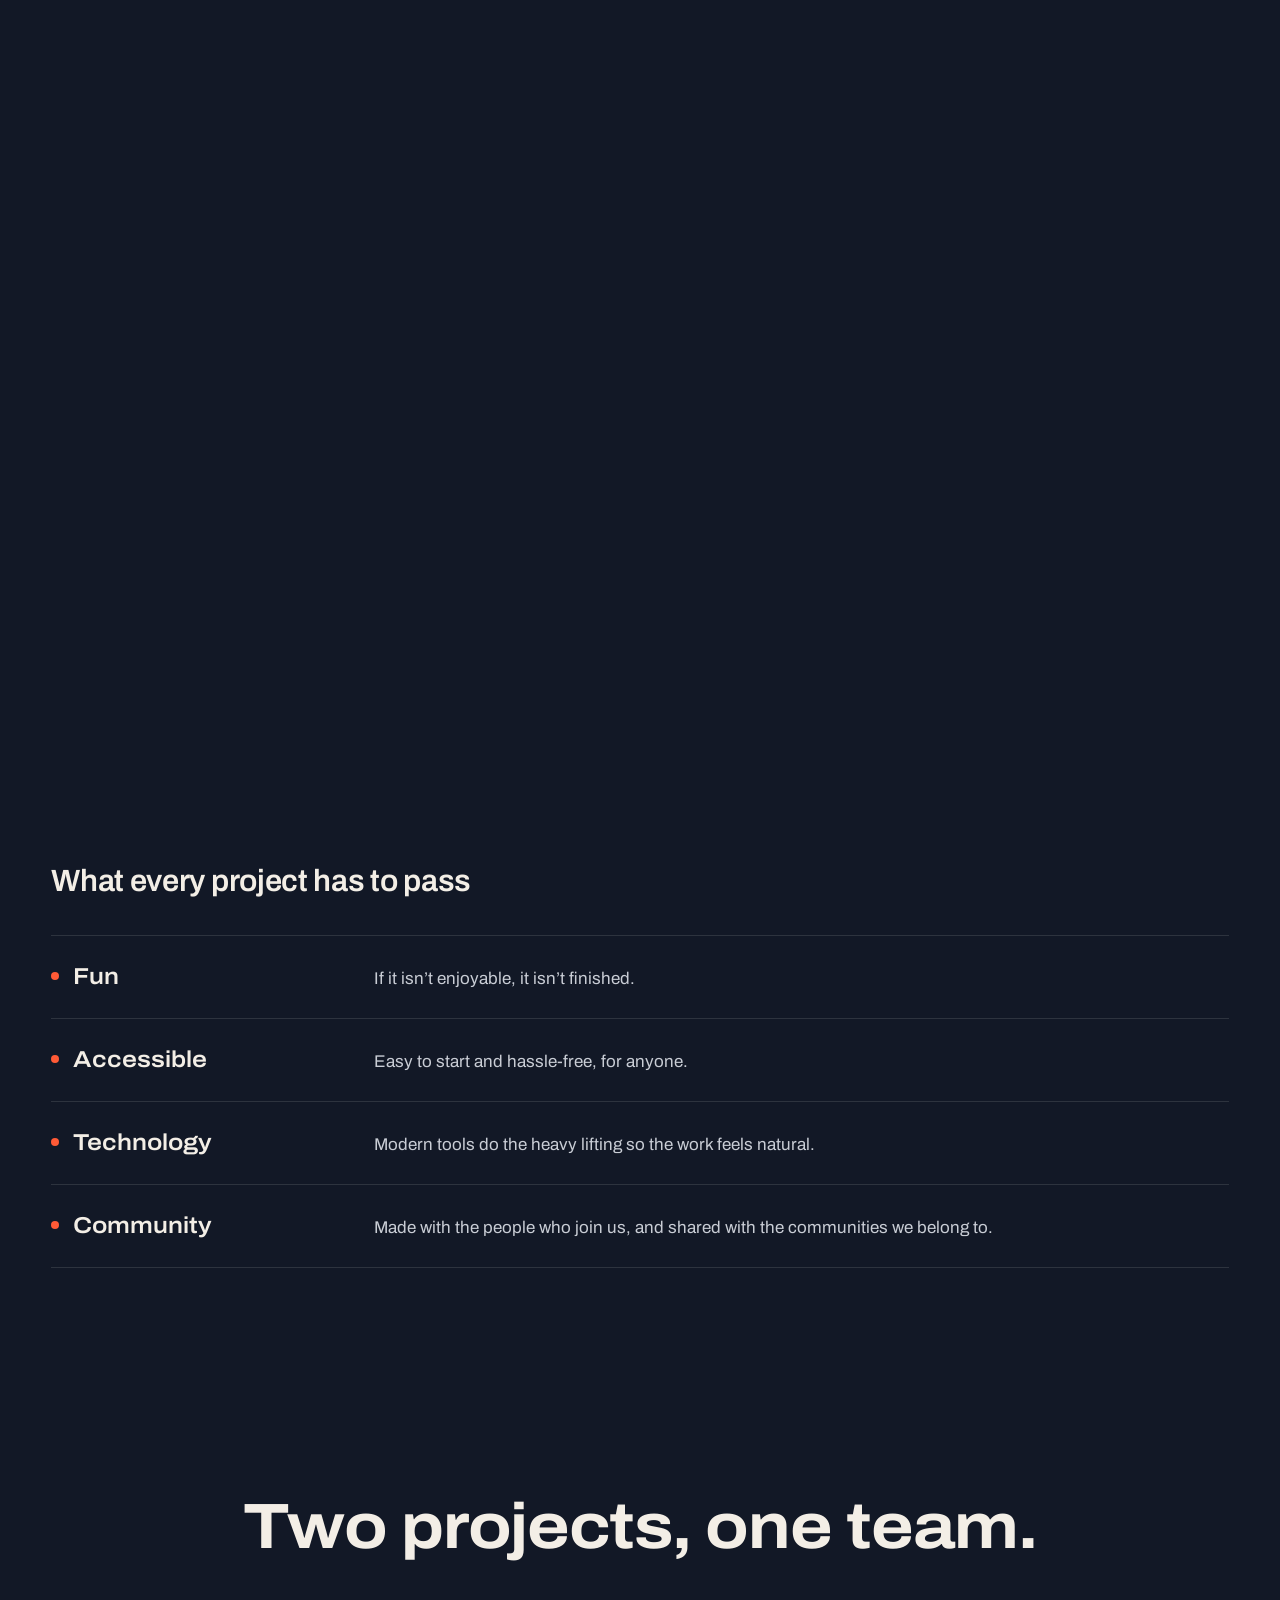
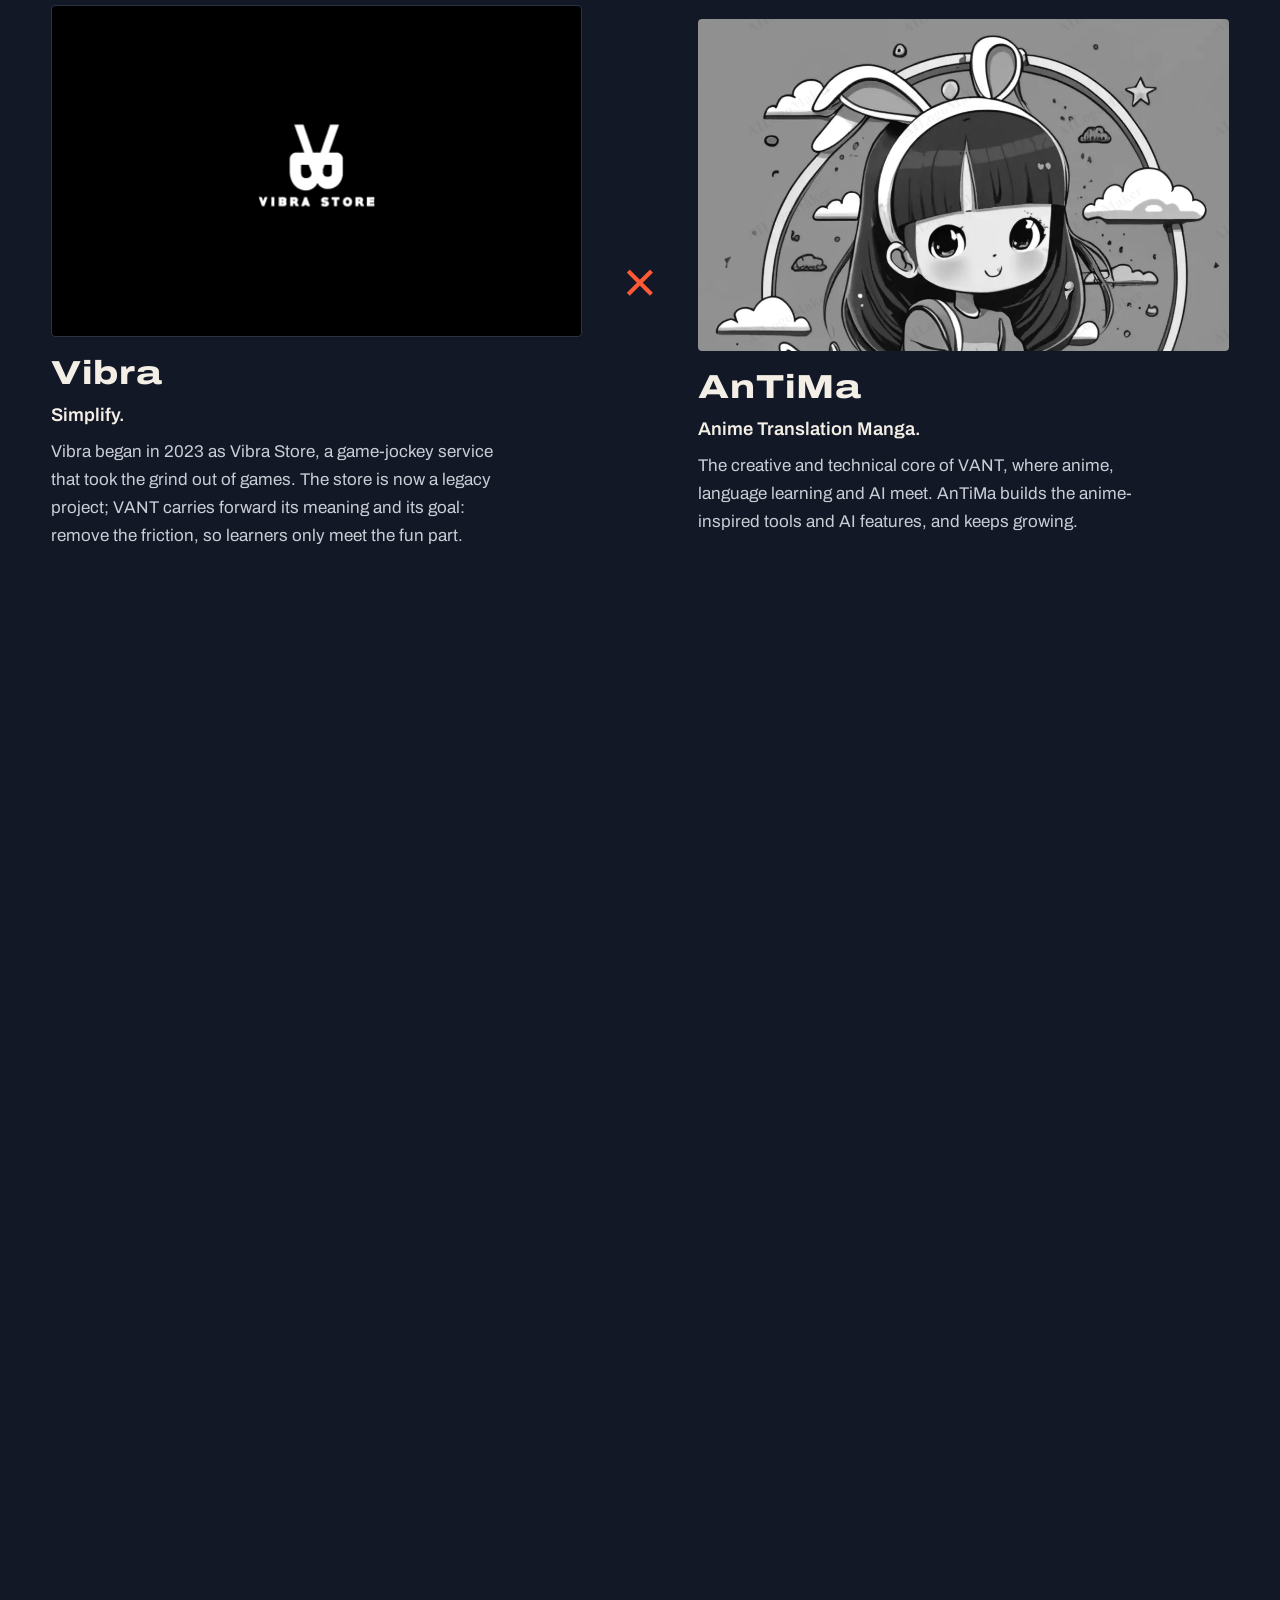
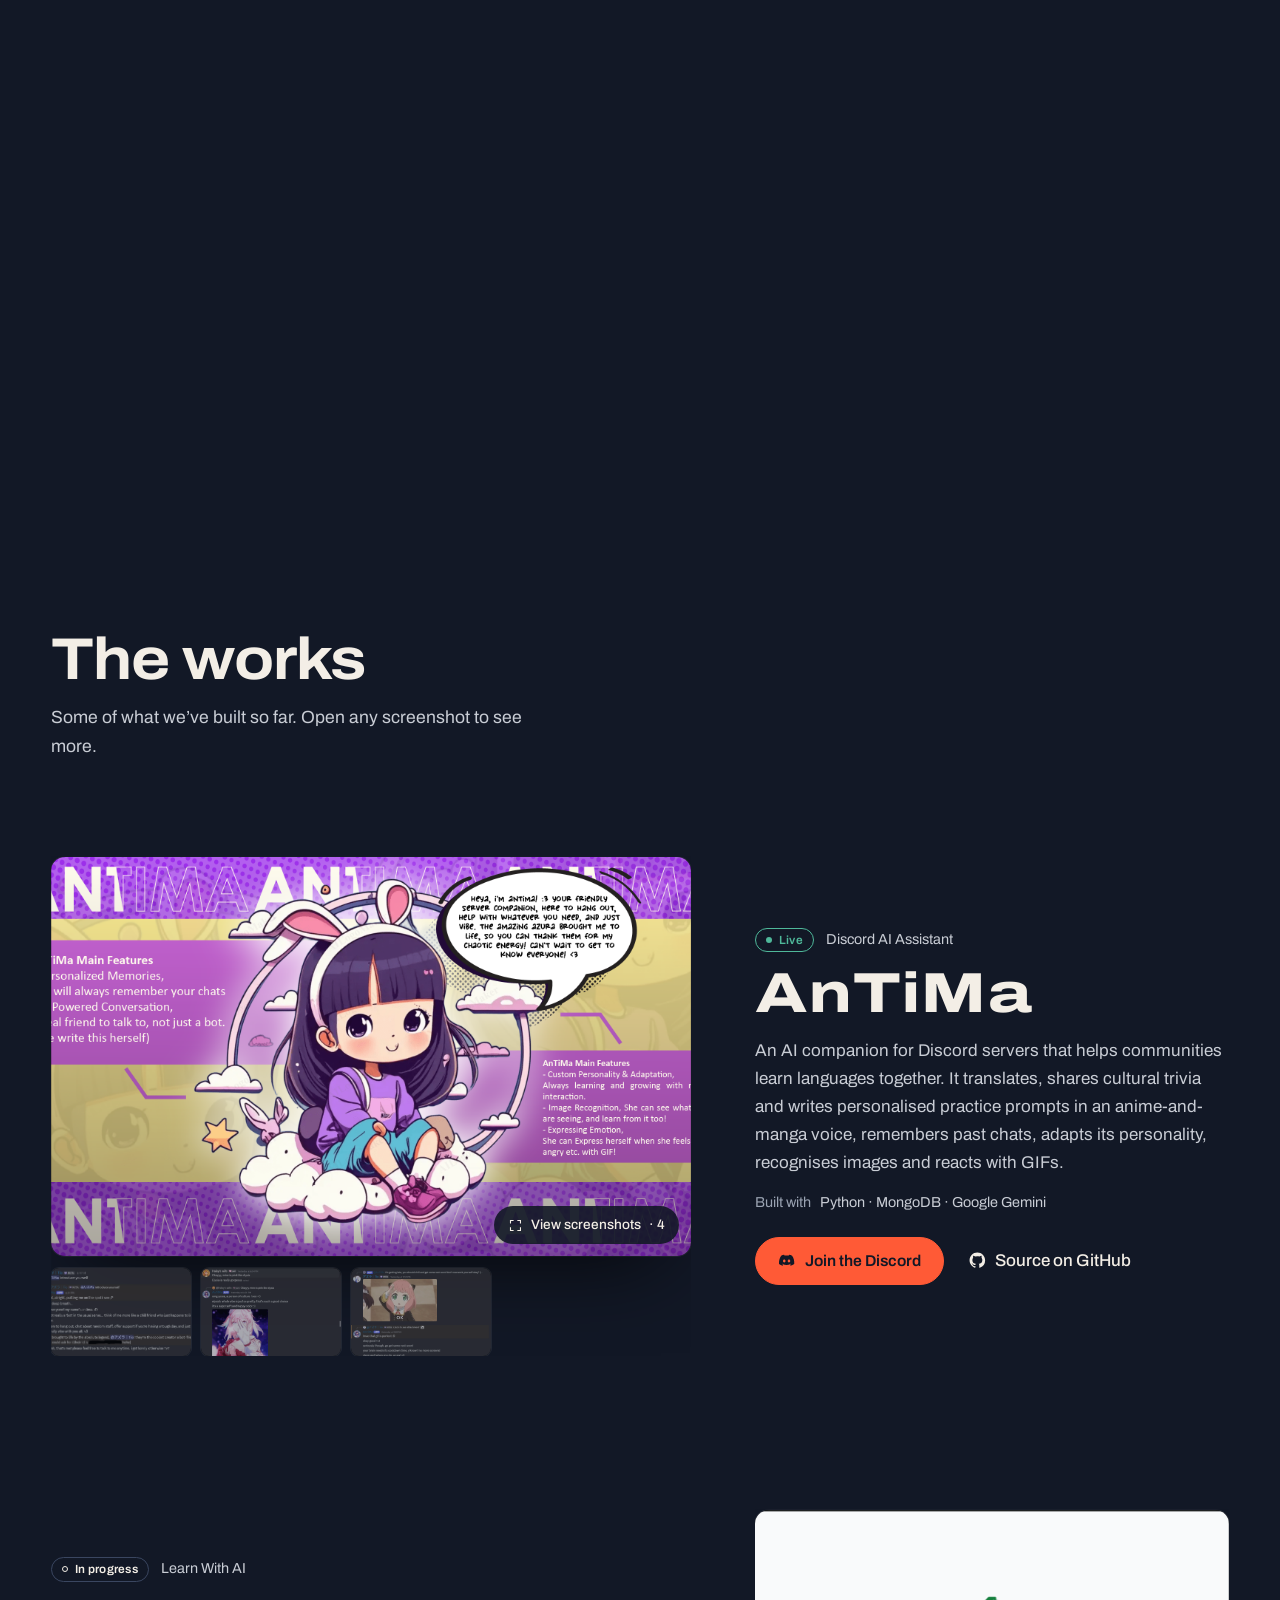
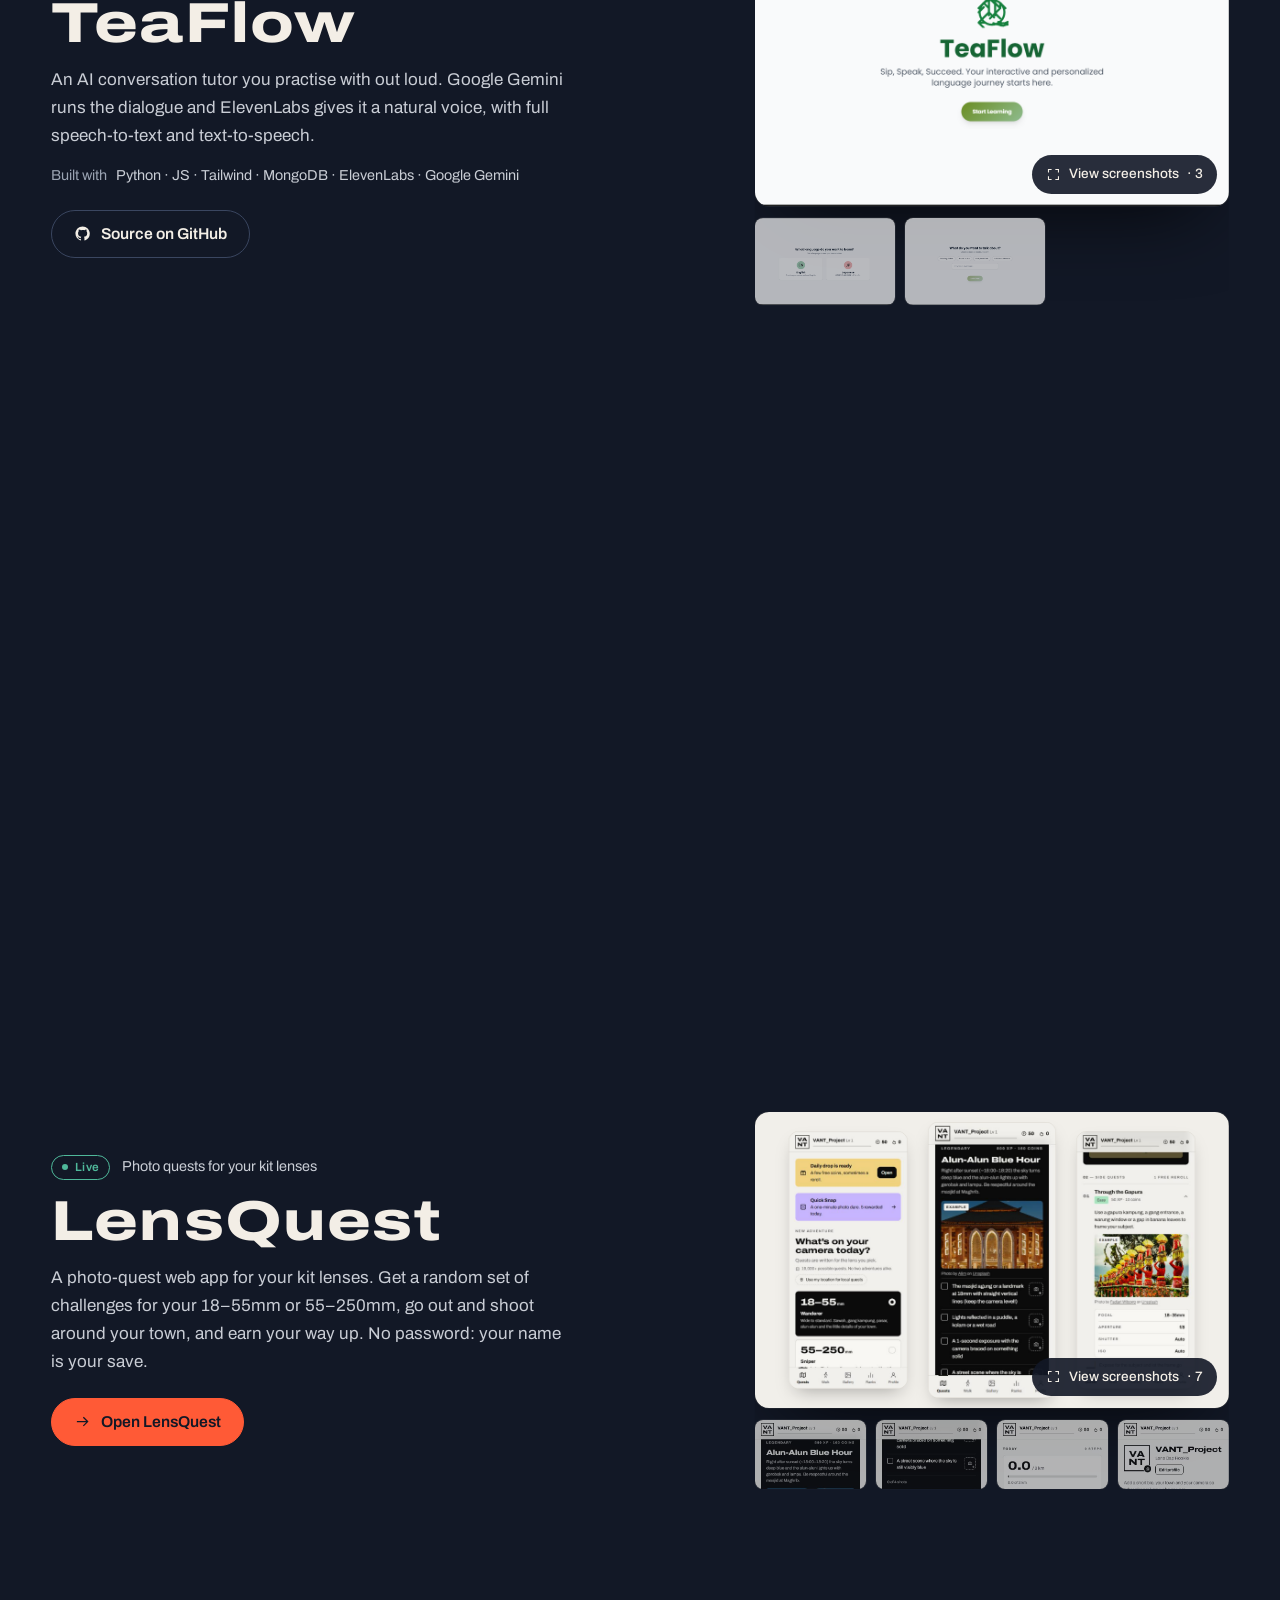
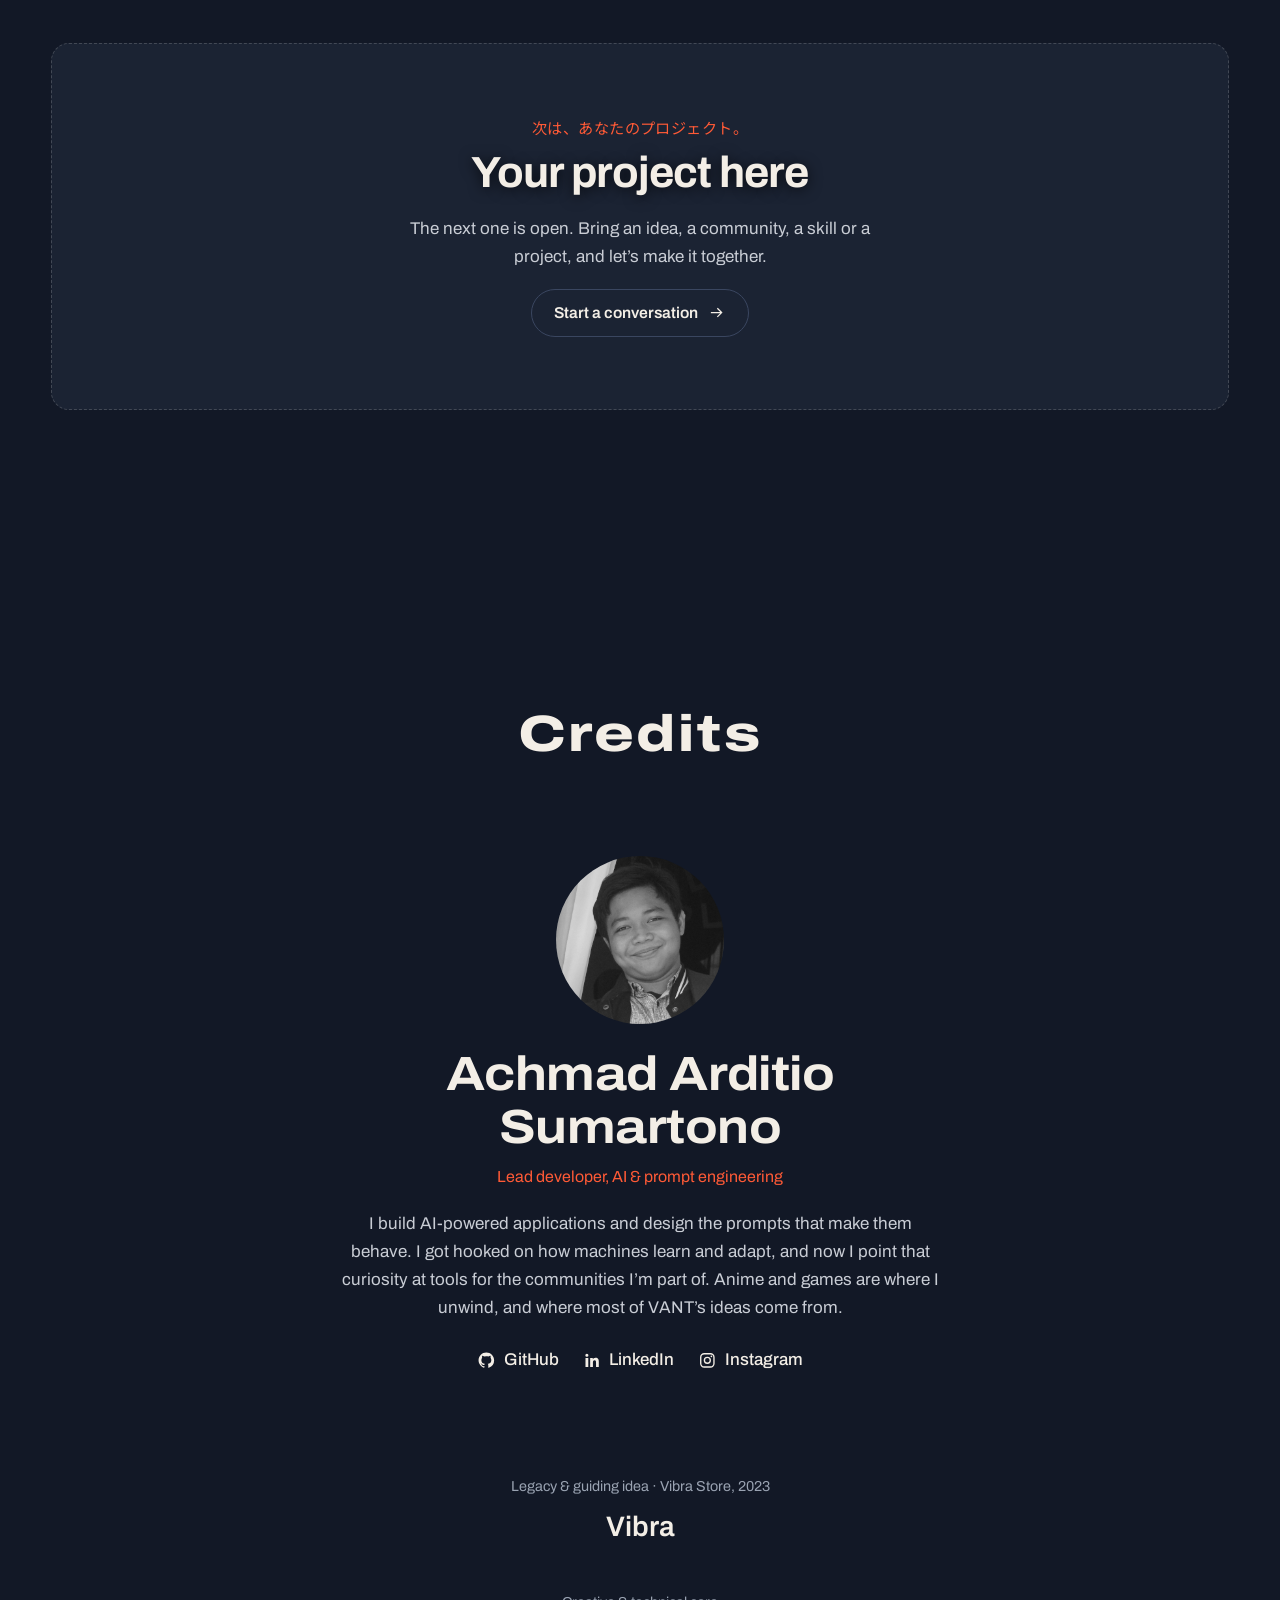
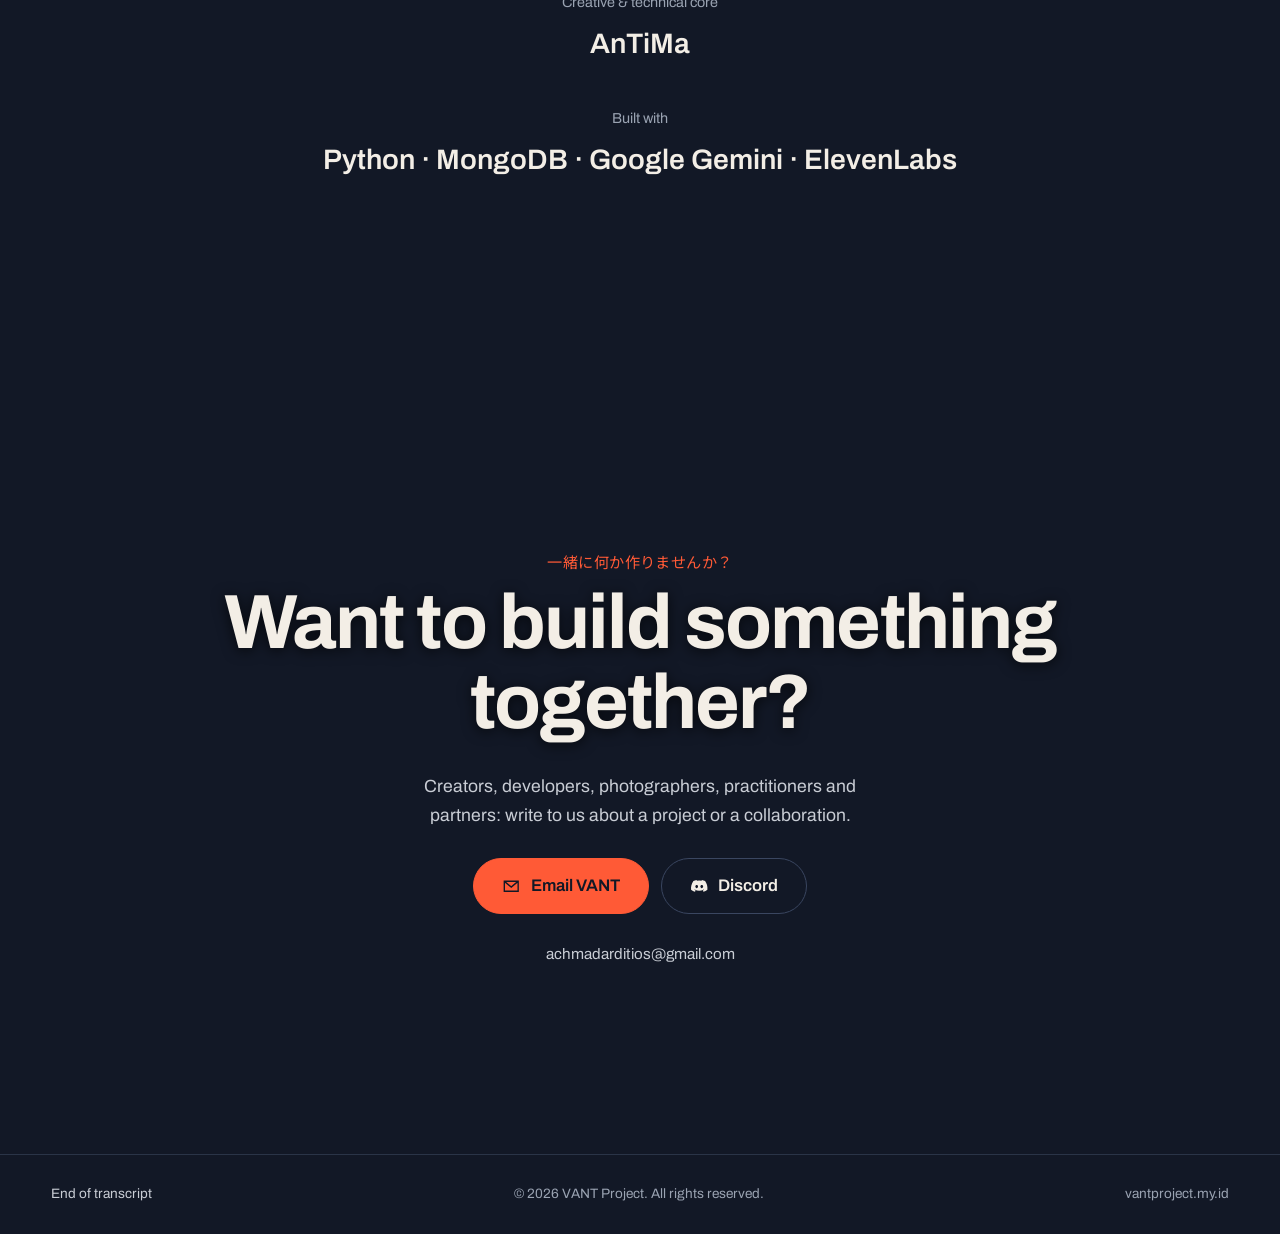
==== commit 9c149600: "Add LensQuest to the project list with app screenshots" ====
--- a/index.html
+++ b/index.html
@@ -290,6 +290,29 @@
                     </div>
                 </article>
 
+                <article class="work work--flip" id="work-lensquest" data-mood="lensquest">
+                    <div class="work__media reveal reveal--frame">
+                        <button type="button" class="work__frame" data-gallery="lensquest" data-index="0">
+                            <img src="img/lensquest_hero.png" alt="LensQuest on a phone: choosing a lens, a Legendary main quest with a shot checklist, and a side quest with suggested camera settings" width="1366" height="646" loading="lazy">
+                            <span class="work__open"><svg aria-hidden="true"><use href="#i-expand"/></svg><span data-i18n="view-all">View screenshots</span> · 7</span>
+                        </button>
+                        <div class="work__thumbs">
+                            <button type="button" data-gallery="lensquest" data-index="1" aria-label="LensQuest screenshot 2, main quest"><img src="img/lensquest_m3.jpg" alt="" loading="lazy"></button>
+                            <button type="button" data-gallery="lensquest" data-index="2" aria-label="LensQuest screenshot 3, side quests"><img src="img/lensquest_m4.jpg" alt="" loading="lazy"></button>
+                            <button type="button" data-gallery="lensquest" data-index="4" aria-label="LensQuest screenshot 5, walking route"><img src="img/lensquest_m6.jpg" alt="" loading="lazy"></button>
+                            <button type="button" data-gallery="lensquest" data-index="5" aria-label="LensQuest screenshot 6, profile"><img src="img/lensquest_m7.jpg" alt="" loading="lazy"></button>
+                        </div>
+                    </div>
+                    <div class="work__info reveal">
+                        <p class="work__meta"><span class="status status--live" data-i18n="status-live">Live</span><span data-i18n="lensquest-sub">Photo quests for your kit lenses</span></p>
+                        <h3>LensQuest</h3>
+                        <p class="work__desc" data-i18n="lensquest-desc">A photo-quest web app for your kit lenses.</p>
+                        <div class="work__links">
+                            <a class="btn btn--solid" href="https://lensquest.vantproject.my.id" target="_blank" rel="noopener noreferrer"><svg aria-hidden="true"><use href="#i-arrow"/></svg><span data-i18n="link-app">Open LensQuest</span></a>
+                        </div>
+                    </div>
+                </article>
+
                 <aside class="work-next reveal" data-mood="next">
                     <h3 class="sub sub--end">
                         <span class="sub__jp" lang="ja">次は、あなたのプロジェクト。</span>
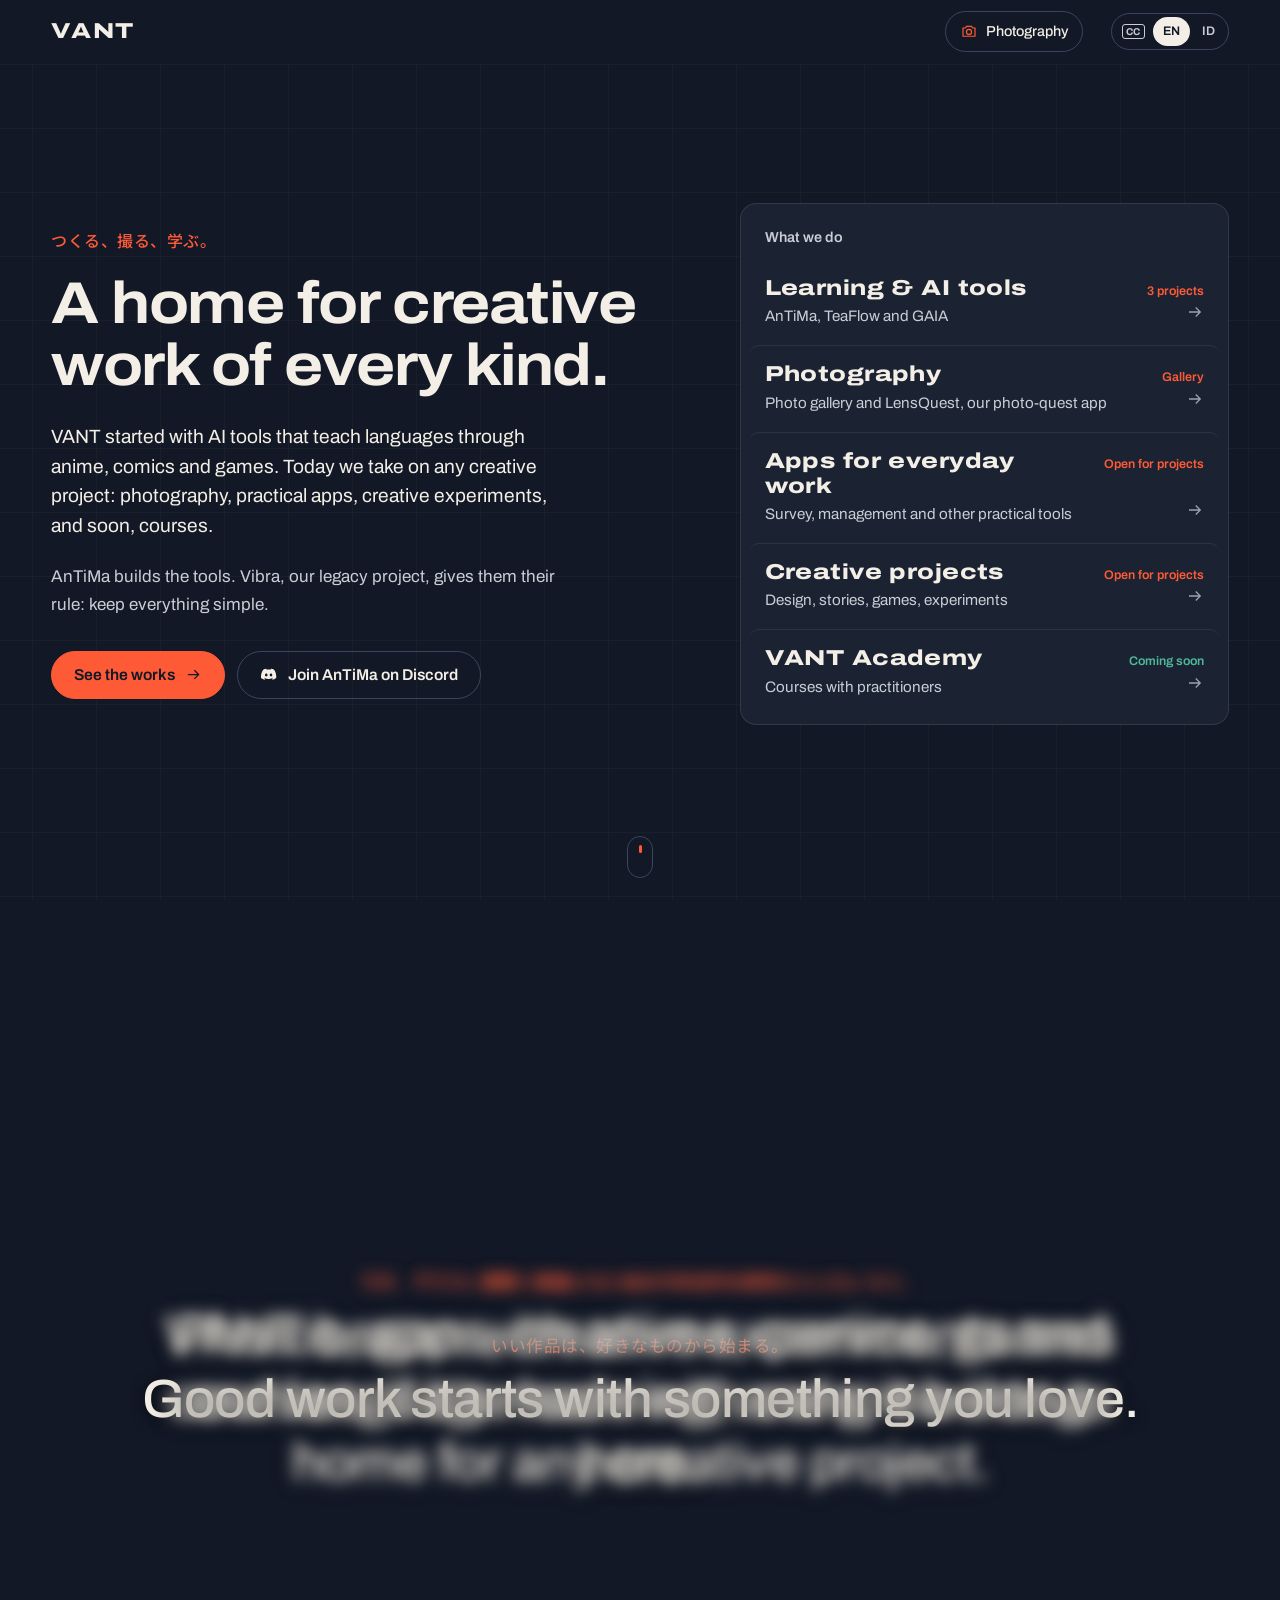
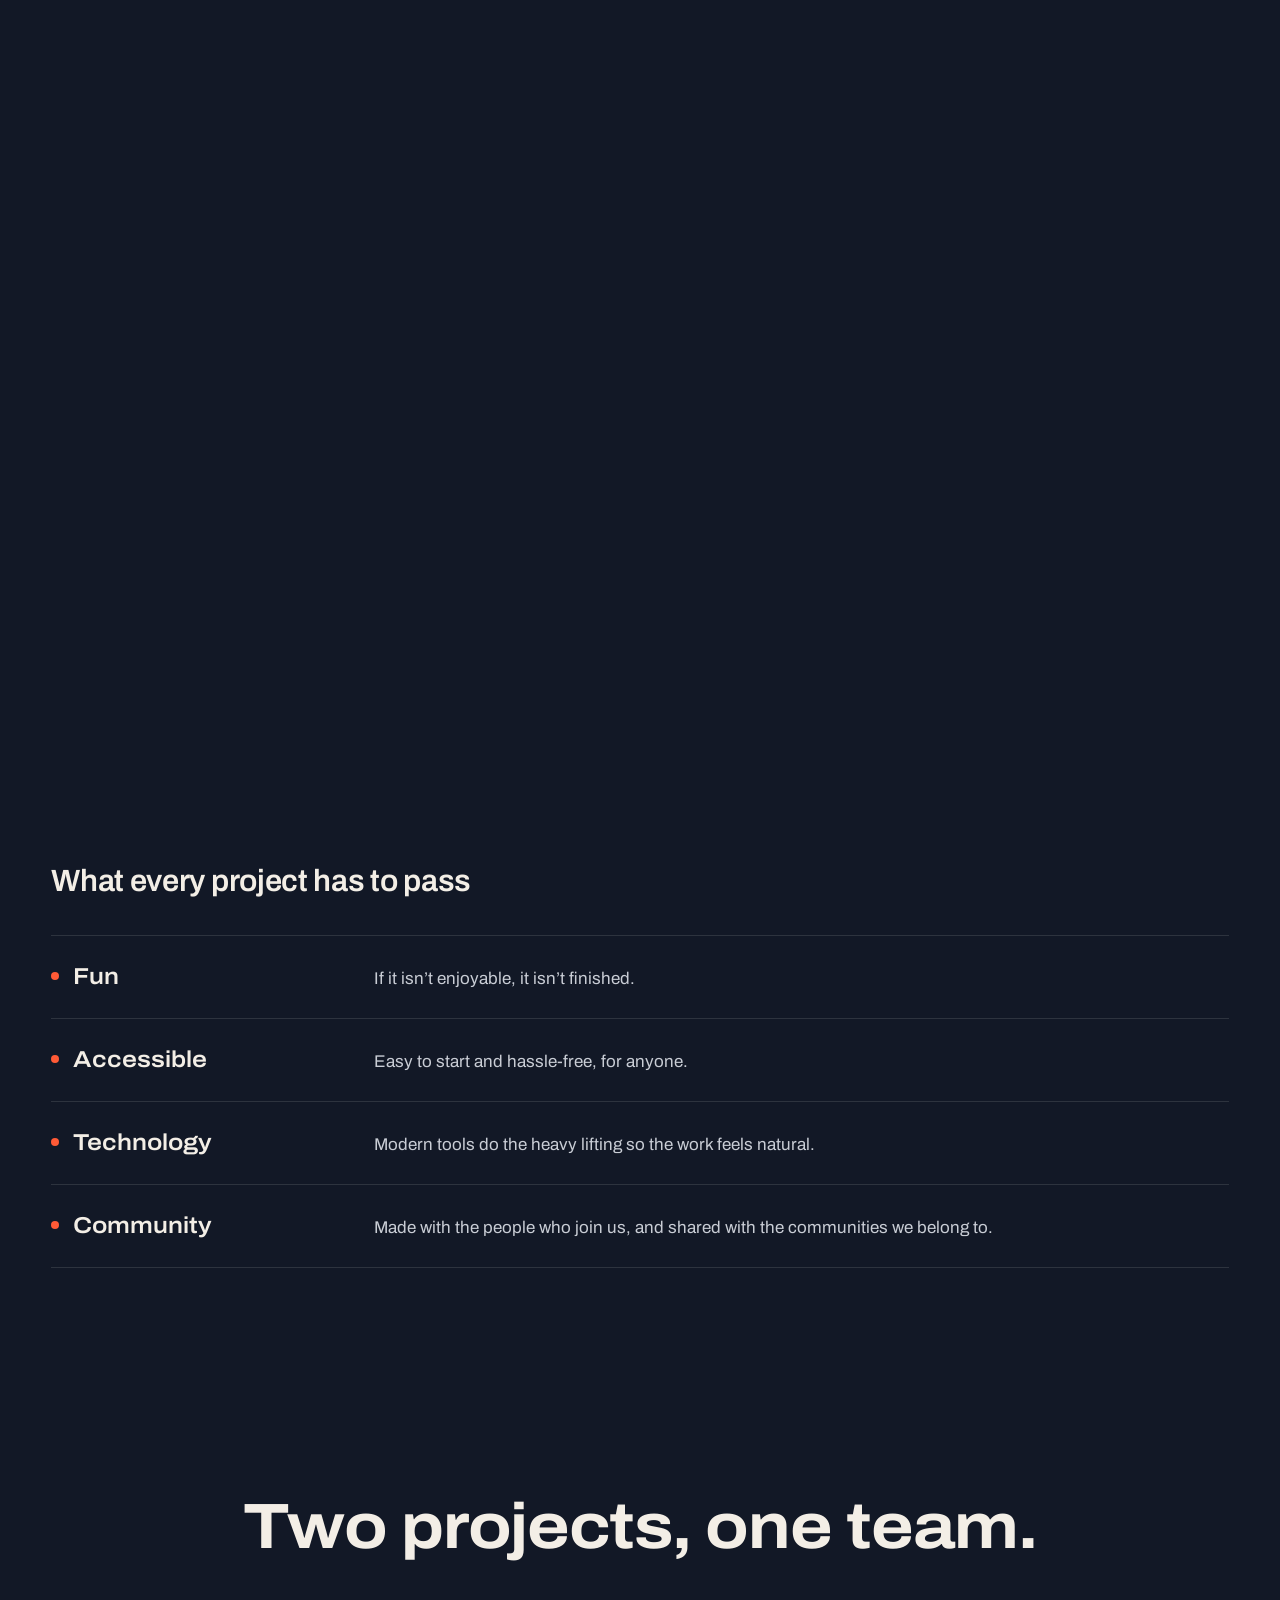
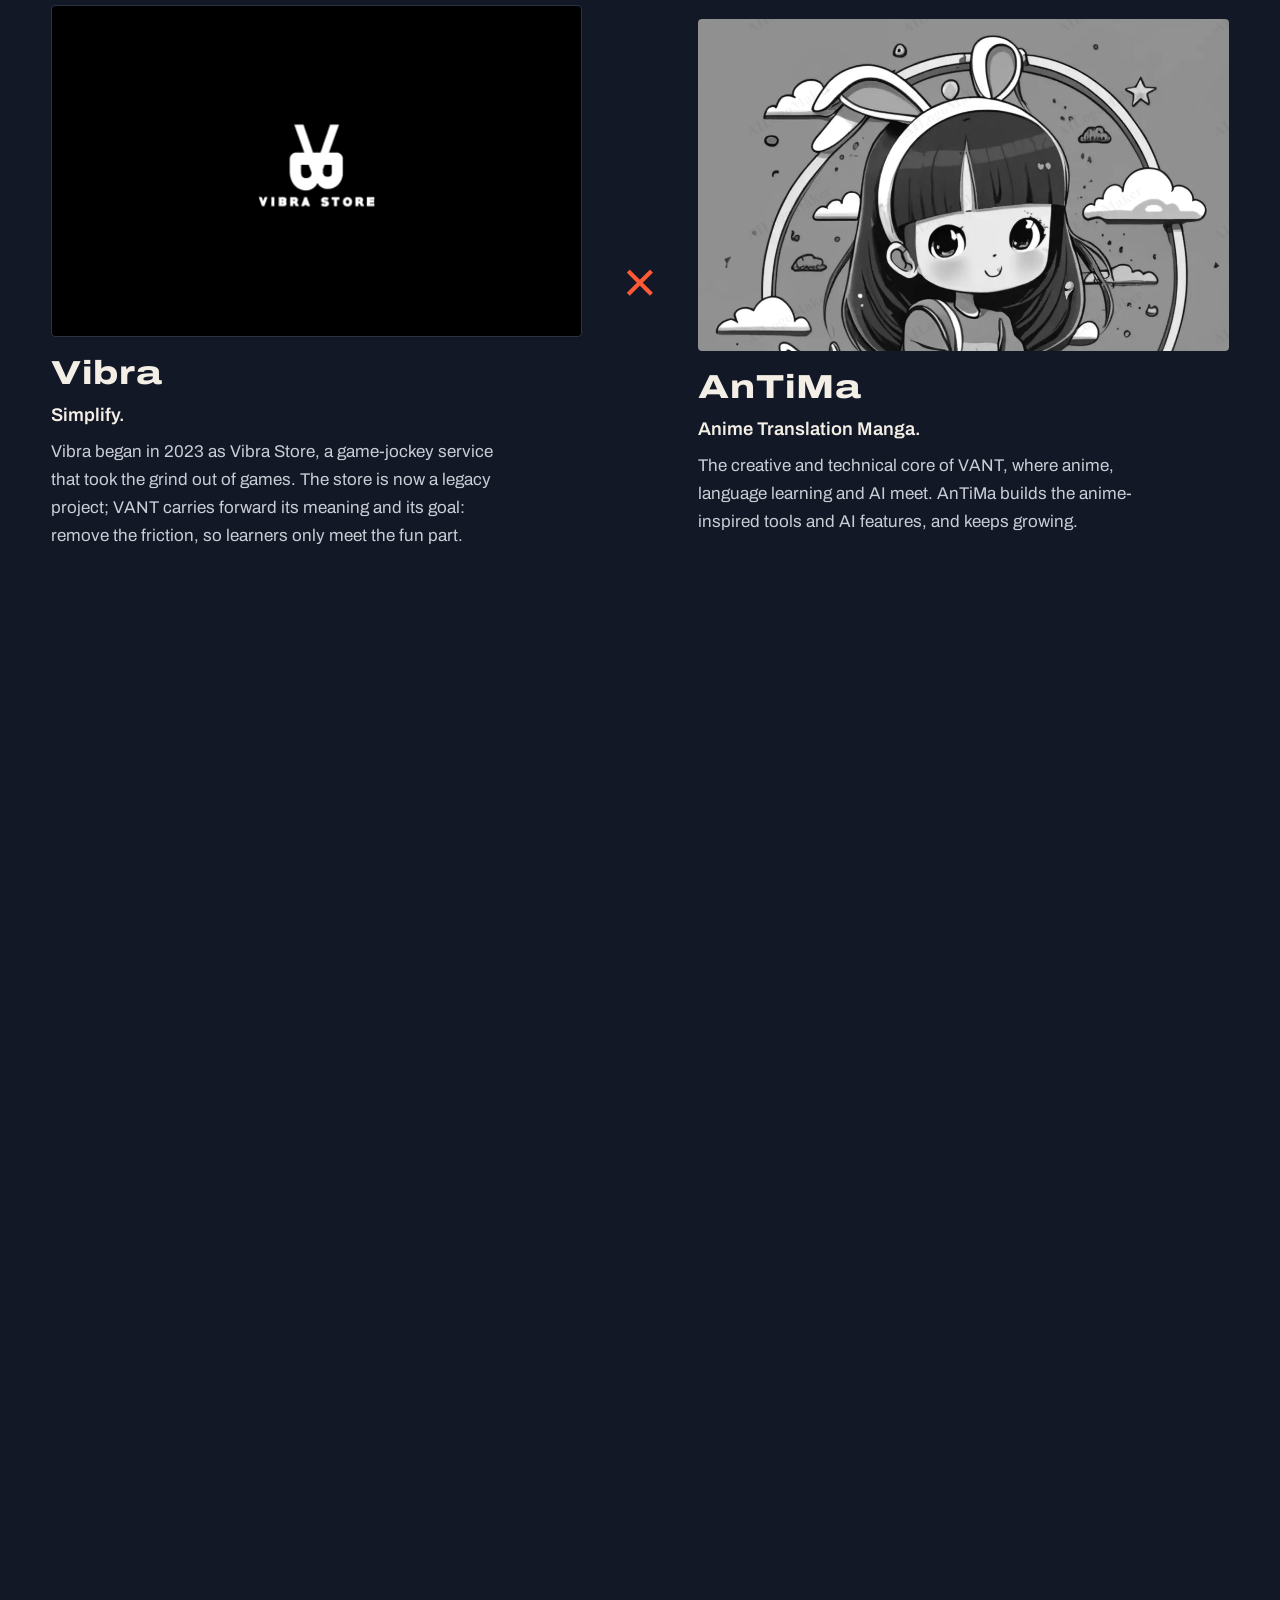
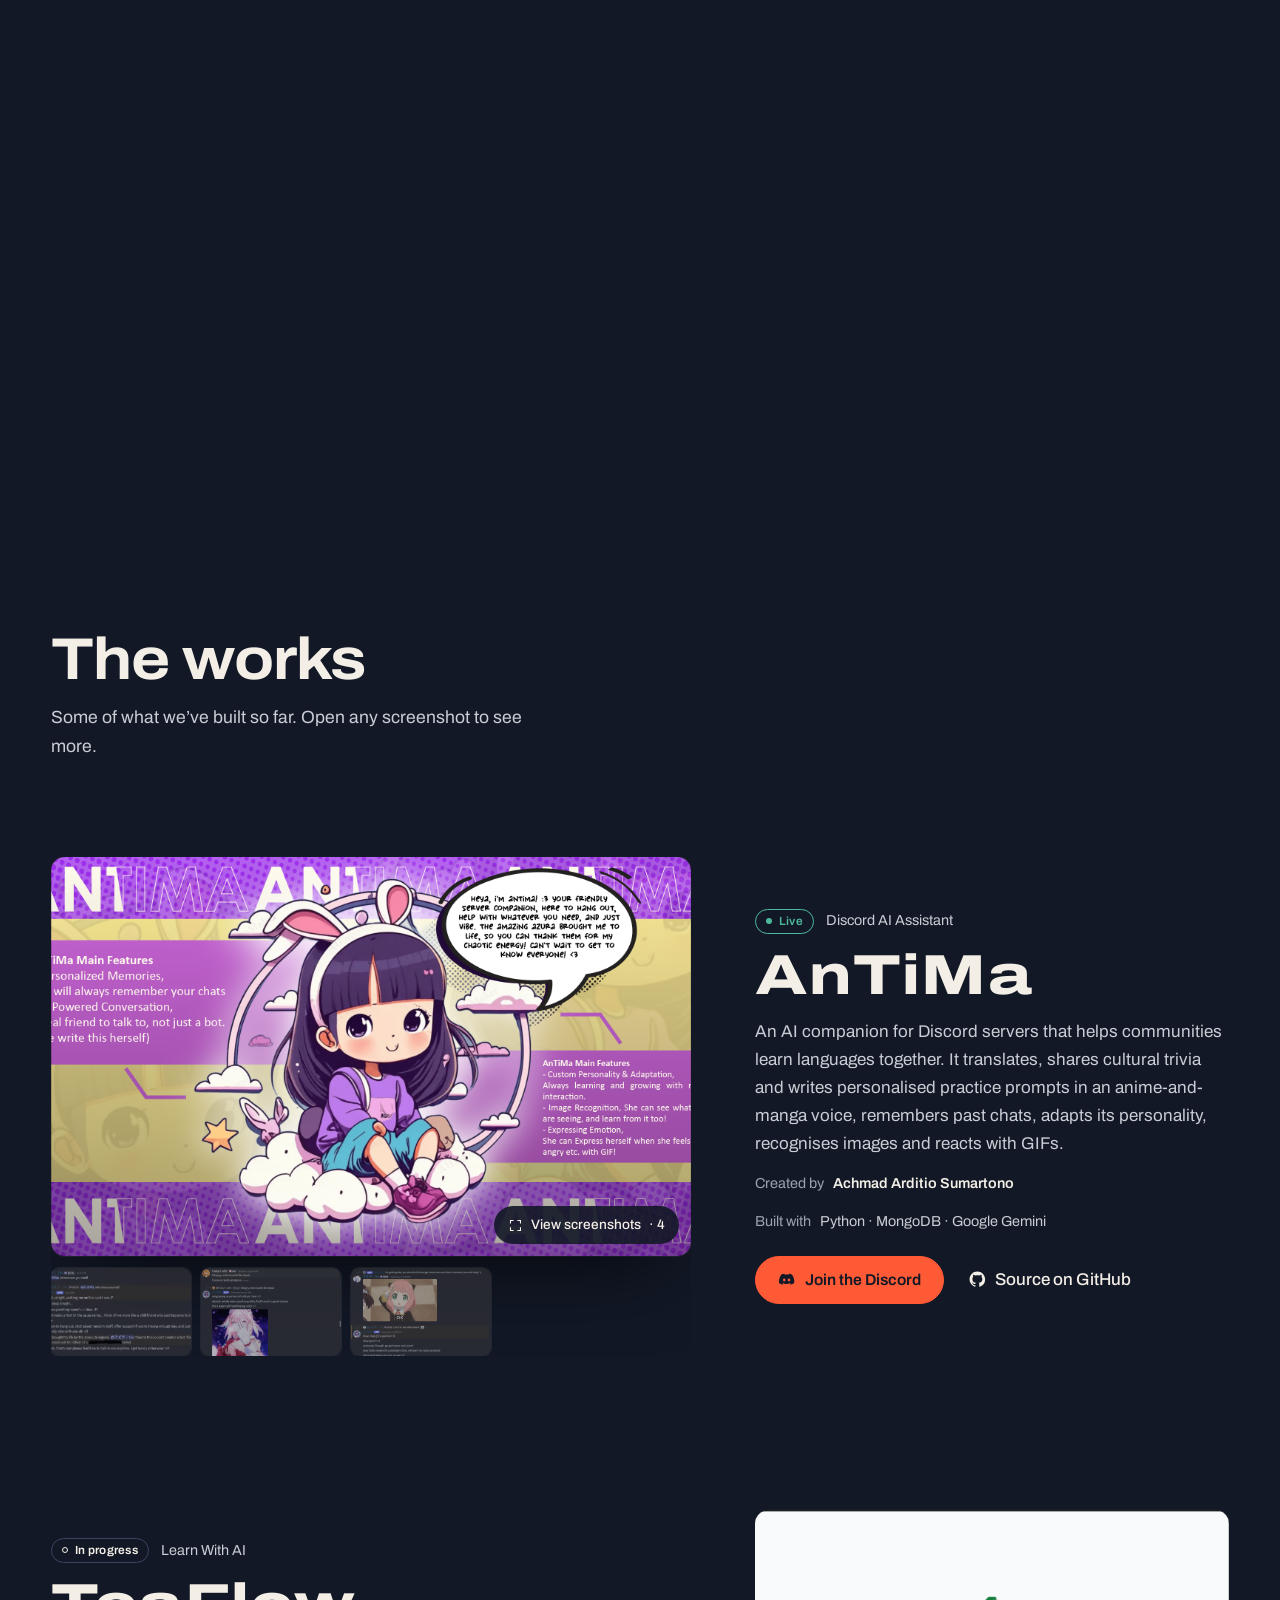
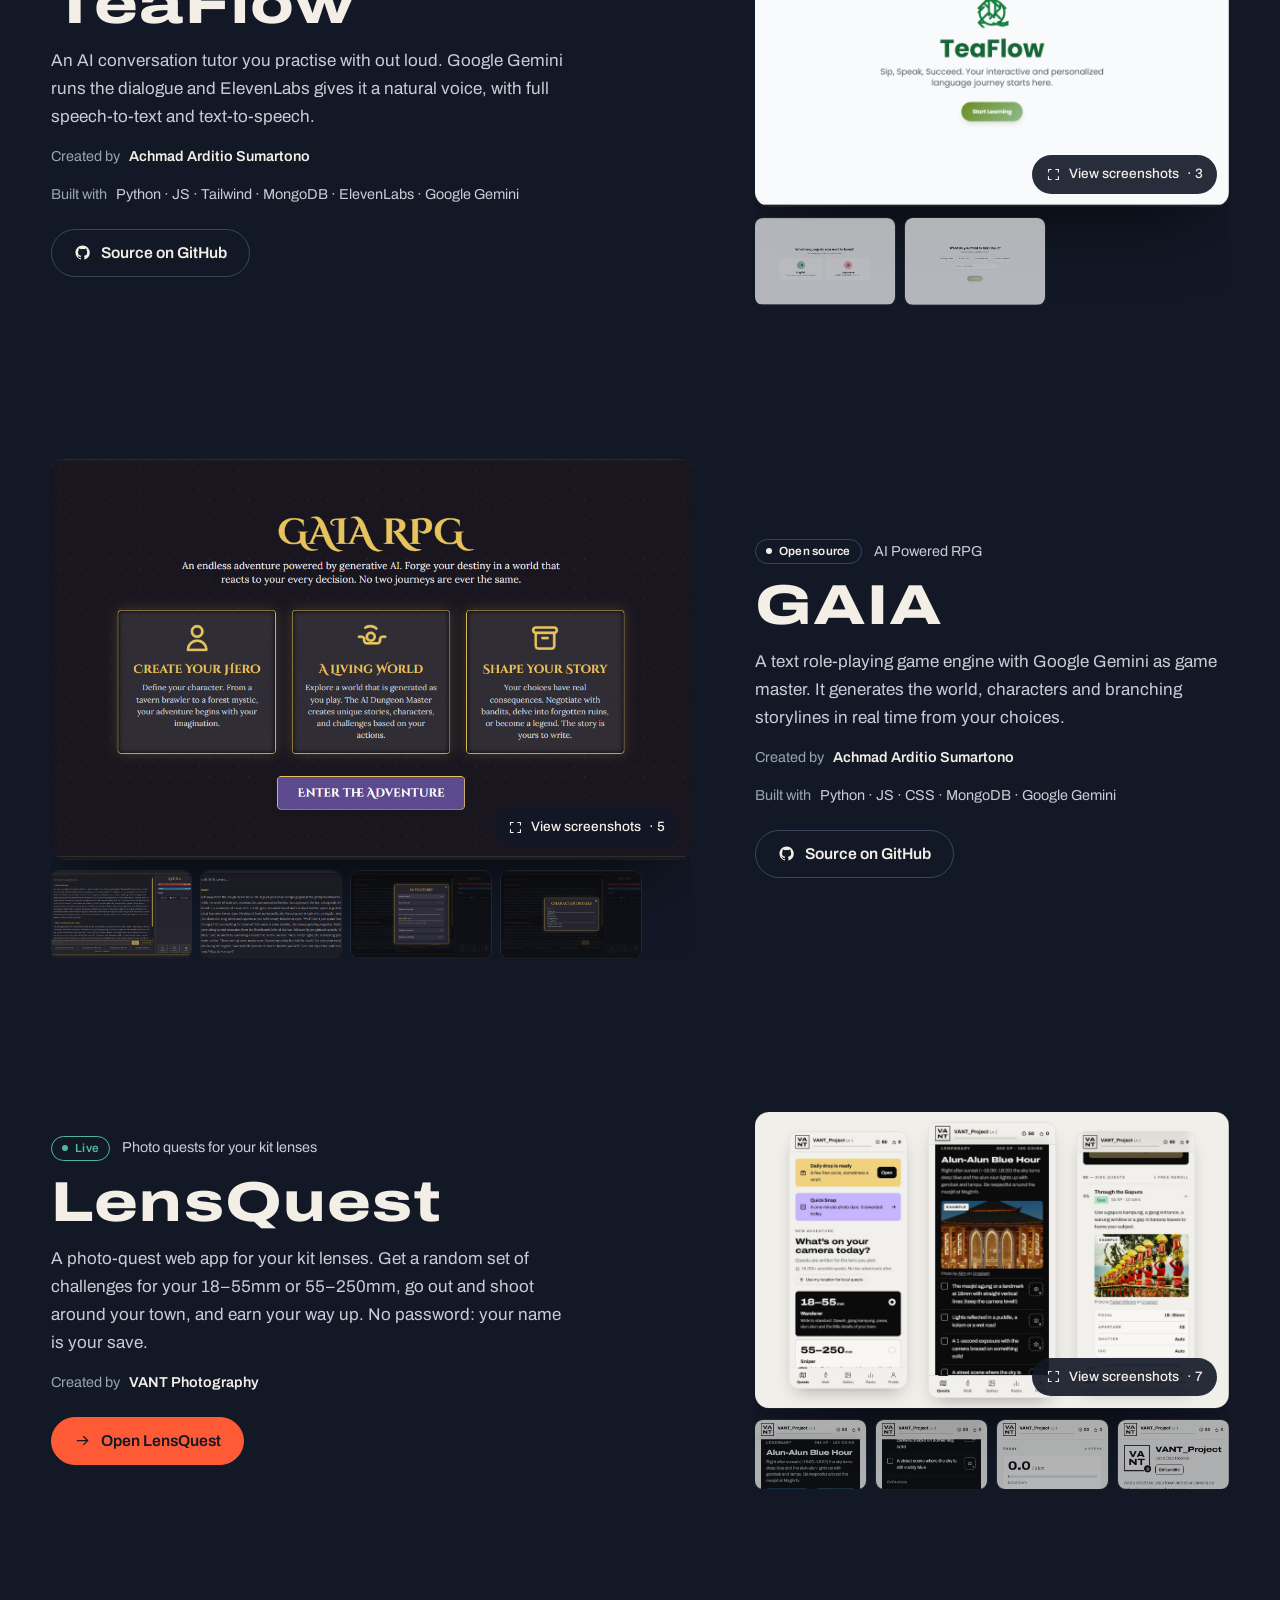
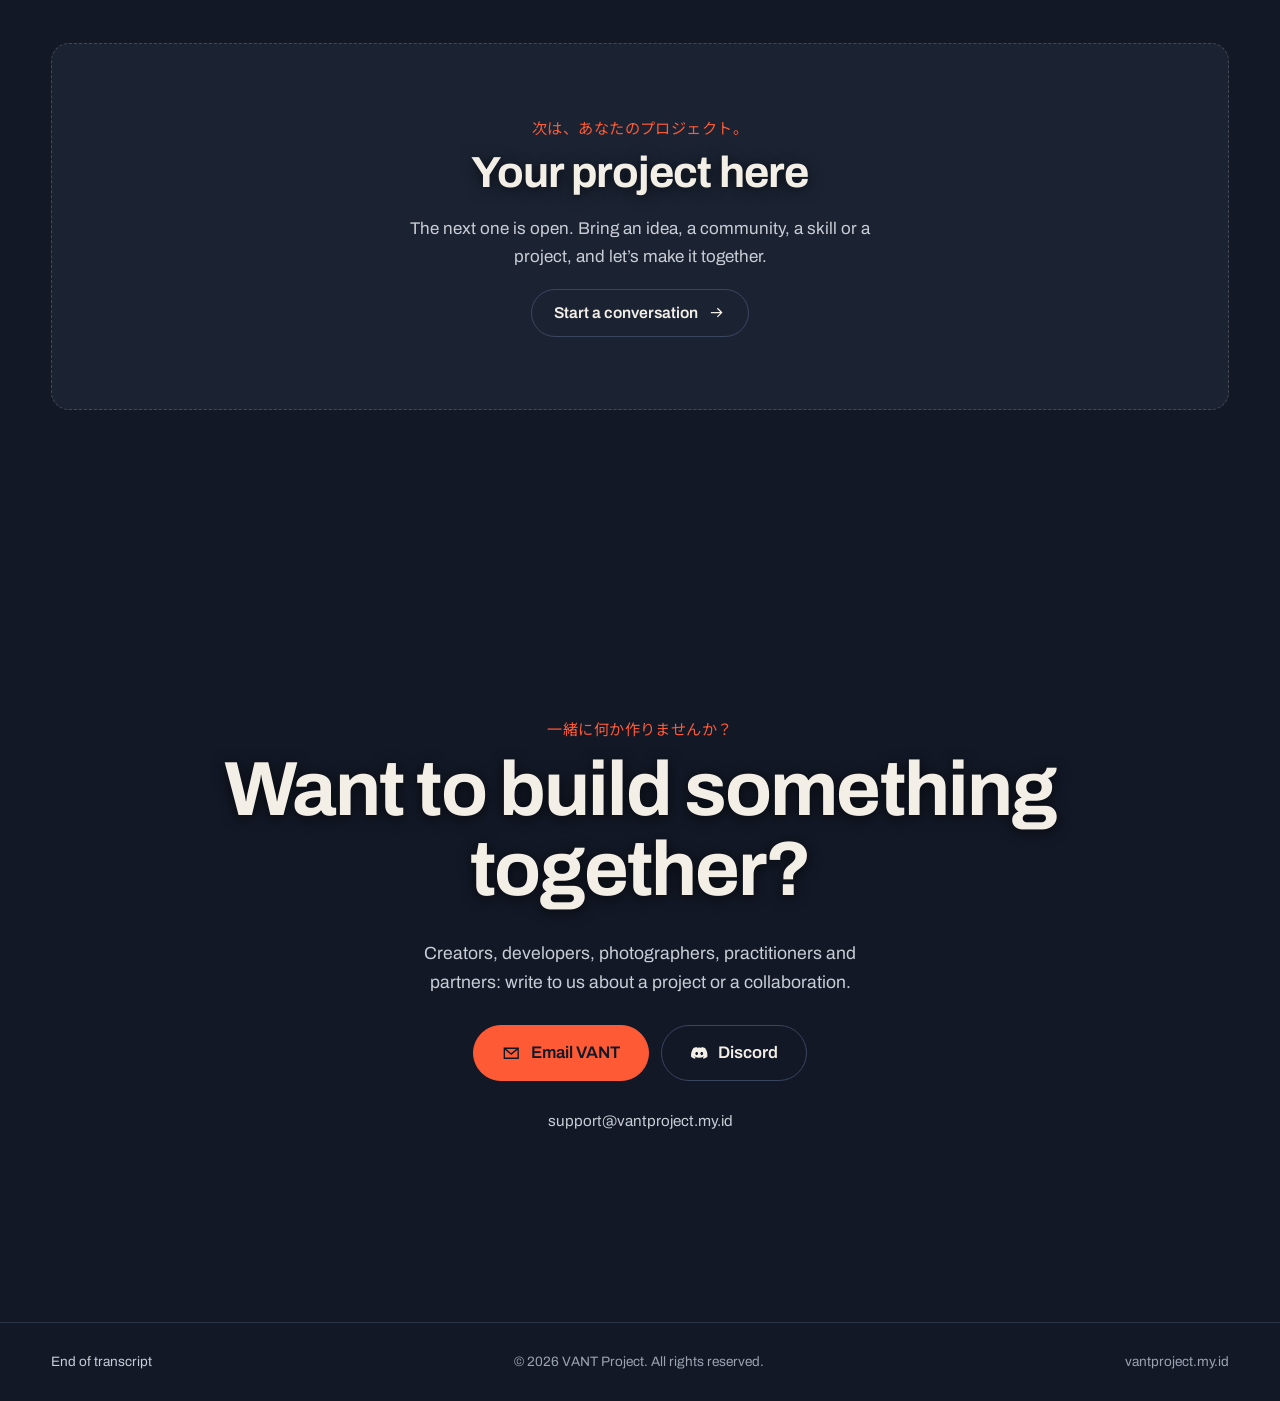
==== commit 0be3f934: "Replace Credits section with per-project 'Created by' lines; use support@ contact email" ====
--- a/index.html
+++ b/index.html
@@ -86,8 +86,7 @@
             <a href="#about"><span class="chapters__tc">01</span><span data-i18n="nav-about">Mission</span></a>
             <a href="#members"><span class="chapters__tc">02</span><span data-i18n="nav-members">Vibra × AnTiMa</span></a>
             <a href="#works"><span class="chapters__tc">03</span><span data-i18n="nav-works">Works</span></a>
-            <a href="#credits"><span class="chapters__tc">04</span><span data-i18n="nav-credits">Credits</span></a>
-            <a href="#contact"><span class="chapters__tc">05</span><span data-i18n="nav-contact">Contact</span></a>
+            <a href="#contact"><span class="chapters__tc">04</span><span data-i18n="nav-contact">Contact</span></a>
         </nav>
         <a href="photography.html" class="bar__photo"><svg aria-hidden="true"><use href="#i-camera"/></svg><span data-i18n="nav-photo">Photography</span></a>
         <div class="cc" role="group" aria-label="Subtitles">
@@ -121,7 +120,7 @@
                             <span class="index__status" data-i18n="status-works">3 projects</span>
                             <svg class="index__go" aria-hidden="true"><use href="#i-arrow"/></svg>
                         </a></li>
-                        <li><a href="photography.html" data-mood-hover="credits">
+                        <li><a href="photography.html">
                             <span class="index__name" data-i18n="area-photo">Photography</span>
                             <span class="index__what" data-i18n="area-photo-d">Photos by VANT and the people who’ve joined us</span>
                             <span class="index__status" data-i18n="status-gallery">Gallery</span>
@@ -236,6 +235,7 @@
                         <p class="work__meta"><span class="status status--live" data-i18n="status-live">Live</span><span>Discord AI Assistant</span></p>
                         <h3>AnTiMa</h3>
                         <p class="work__desc" data-i18n="antima-desc">An AI companion for Discord servers that helps communities learn languages together.</p>
+                        <p class="work__credit"><span data-i18n="created-by">Created by</span> <b>Achmad Arditio Sumartono</b></p>
                         <p class="work__stack"><span data-i18n="built-with">Built with</span> Python · MongoDB · Google Gemini</p>
                         <div class="work__links">
                             <a class="btn btn--solid" href="https://discord.gg/bcYPyAzhRt" target="_blank" rel="noopener noreferrer"><svg aria-hidden="true"><use href="#i-discord"/></svg><span data-i18n="link-discord">Join the Discord</span></a>
@@ -259,6 +259,7 @@
                         <p class="work__meta"><span class="status status--wip" data-i18n="status-wip">In progress</span><span>Learn With AI</span></p>
                         <h3>TeaFlow</h3>
                         <p class="work__desc" data-i18n="teaflow-desc">An AI conversation tutor you practise with out loud.</p>
+                        <p class="work__credit"><span data-i18n="created-by">Created by</span> <b>Achmad Arditio Sumartono</b></p>
                         <p class="work__stack"><span data-i18n="built-with">Built with</span> Python · JS · Tailwind · MongoDB · ElevenLabs · Google Gemini</p>
                         <div class="work__links">
                             <a class="btn btn--ghost" href="https://github.com/Azurakun/TeaFlow-AnTiMa" target="_blank" rel="noopener noreferrer"><svg aria-hidden="true"><use href="#i-github"/></svg><span data-i18n="link-repo">Source on GitHub</span></a>
@@ -283,6 +284,7 @@
                         <p class="work__meta"><span class="status status--oss" data-i18n="status-oss">Open source</span><span>AI Powered RPG</span></p>
                         <h3>GAIA</h3>
                         <p class="work__desc" data-i18n="gaia-desc">A text role-playing game engine with Google Gemini as game master.</p>
+                        <p class="work__credit"><span data-i18n="created-by">Created by</span> <b>Achmad Arditio Sumartono</b></p>
                         <p class="work__stack"><span data-i18n="built-with">Built with</span> Python · JS · CSS · MongoDB · Google Gemini</p>
                         <div class="work__links">
                             <a class="btn btn--ghost" href="https://github.com/Azurakun/GAIA-RPG" target="_blank" rel="noopener noreferrer"><svg aria-hidden="true"><use href="#i-github"/></svg><span data-i18n="link-repo">Source on GitHub</span></a>
@@ -307,6 +309,7 @@
                         <p class="work__meta"><span class="status status--live" data-i18n="status-live">Live</span><span data-i18n="lensquest-sub">Photo quests for your kit lenses</span></p>
                         <h3>LensQuest</h3>
                         <p class="work__desc" data-i18n="lensquest-desc">A photo-quest web app for your kit lenses.</p>
+                        <p class="work__credit"><span data-i18n="created-by">Created by</span> <b>VANT Photography</b></p>
                         <div class="work__links">
                             <a class="btn btn--solid" href="https://lensquest.vantproject.my.id" target="_blank" rel="noopener noreferrer"><svg aria-hidden="true"><use href="#i-arrow"/></svg><span data-i18n="link-app">Open LensQuest</span></a>
                         </div>
@@ -324,32 +327,7 @@
             </div>
         </section>
 
-        <!-- 04 Credits -->
-        <section class="chapter credits" id="credits" aria-labelledby="credits-h" data-mood="credits">
-            <div class="wrap credits__inner">
-                <h2 class="credits__title" id="credits-h" data-i18n="credits-title">Credits</h2>
-
-                <div class="credit credit--lead reveal">
-                    <figure class="credit__portrait"><img src="img/IMG_9647.JPG" alt="Portrait of Achmad Arditio Sumartono" width="1030" height="1030" loading="lazy"></figure>
-                    <p class="credit__name">Achmad Arditio Sumartono</p>
-                    <p class="credit__role" data-i18n="cr-lead">Lead developer, AI &amp; prompt engineering</p>
-                    <p class="credit__bio" data-i18n="cr-bio">I build AI-powered applications and design the prompts that make them behave.</p>
-                    <ul class="credit__links">
-                        <li><a class="tlink" href="https://github.com/Azurakun" target="_blank" rel="noopener noreferrer"><svg aria-hidden="true"><use href="#i-github"/></svg>GitHub</a></li>
-                        <li><a class="tlink" href="https://www.linkedin.com/in/achmad-arditio-sumartono/" target="_blank" rel="noopener noreferrer"><svg aria-hidden="true"><use href="#i-linkedin"/></svg>LinkedIn</a></li>
-                        <li><a class="tlink" href="https://www.instagram.com/achmad_arditio/" target="_blank" rel="noopener noreferrer"><svg aria-hidden="true"><use href="#i-insta"/></svg>Instagram</a></li>
-                    </ul>
-                </div>
-
-                <dl class="credit-roll">
-                    <div class="reveal"><dt data-i18n="cr-simplify">Simplicity</dt><dd>Vibra</dd></div>
-                    <div class="reveal"><dt data-i18n="cr-core">Creative &amp; technical core</dt><dd>AnTiMa</dd></div>
-                    <div class="reveal"><dt data-i18n="cr-stack">Built with</dt><dd>Python · MongoDB · Google Gemini · ElevenLabs</dd></div>
-                </dl>
-            </div>
-        </section>
-
-        <!-- 05 Contact -->
+        <!-- 04 Contact -->
         <section class="chapter contact" id="contact" aria-labelledby="contact-h" data-mood="contact">
             <div class="wrap contact__inner">
                 <h2 class="sub sub--contact" data-sub>
@@ -358,10 +336,10 @@
                 </h2>
                 <p class="contact__body reveal" data-i18n="contact-body">Communities, developers, translators, partners: write to us about a collaboration.</p>
                 <div class="contact__actions reveal">
-                    <a class="btn btn--solid btn--lg" href="mailto:achmadarditios@gmail.com"><svg aria-hidden="true"><use href="#i-mail"/></svg><span data-i18n="contact-cta">Email VANT</span></a>
+                    <a class="btn btn--solid btn--lg" href="mailto:support@vantproject.my.id"><svg aria-hidden="true"><use href="#i-mail"/></svg><span data-i18n="contact-cta">Email VANT</span></a>
                     <a class="btn btn--ghost btn--lg" href="https://discord.gg/bcYPyAzhRt" target="_blank" rel="noopener noreferrer"><svg aria-hidden="true"><use href="#i-discord"/></svg>Discord</a>
                 </div>
-                <a class="contact__mail reveal" href="mailto:achmadarditios@gmail.com">achmadarditios@gmail.com</a>
+                <a class="contact__mail reveal" href="mailto:support@vantproject.my.id">support@vantproject.my.id</a>
             </div>
         </section>
     </main>
--- a/styles.css
+++ b/styles.css
@@ -446,23 +446,10 @@
 .status--live { background: transparent; color: var(--support); border-color: var(--support); }
 .status--wip::before { background: transparent; border: 1.5px solid currentColor; }
 
-/* ---------- Credits ---------- */
-
-.credits { padding: clamp(96px, 14vw, 180px) 0; }
-.credits__inner { display: grid; justify-items: center; text-align: center; gap: clamp(56px, 8vw, 96px); }
-.credits__title { margin: 0; font: 800 clamp(2rem, 4vw, 3.2rem)/1 var(--f-text); font-stretch: 125%; letter-spacing: .04em; }
-.credit { display: grid; justify-items: center; gap: 10px; max-width: 640px; }
-.credit__portrait { margin: 0 0 14px; width: 168px; aspect-ratio: 1; border-radius: 50%; overflow: hidden; }
-.credit__portrait img { width: 100%; height: 100%; object-fit: cover; filter: grayscale(1) contrast(1.05); transition: filter .8s var(--ease), transform .8s var(--ease); }
-.credit__portrait:hover img { filter: none; transform: scale(1.04); }
-.credit__role { margin: 0; font-size: 1rem; color: var(--accent); }
-.credit__name { margin: 0; font: 700 clamp(1.8rem, 4vw, 3rem)/1.1 var(--f-text); font-stretch: 112%; letter-spacing: -.01em; }
-.credit__bio { margin: 10px 0 0; color: var(--fg-2); max-width: 60ch; }
-.credit__links { list-style: none; margin: 14px 0 0; padding: 0; display: flex; gap: 24px; flex-wrap: wrap; justify-content: center; }
-.credit-roll { margin: 0; display: grid; gap: 40px; }
-.credit-roll div { display: grid; gap: 6px; }
-.credit-roll dt { font-size: .9rem; color: var(--fg-3); }
-.credit-roll dd { margin: 0; font-size: clamp(1.3rem, 2.2vw, 1.8rem); font-weight: 600; }
+/* "Created by" credit on each project */
+.work__credit { margin: 0; font-size: .9rem; color: var(--fg-2); }
+.work__credit span { color: var(--fg-3); margin-right: 6px; }
+.work__credit b { font-weight: 600; color: var(--fg); }
 
 /* ---------- Contact ---------- */
 
